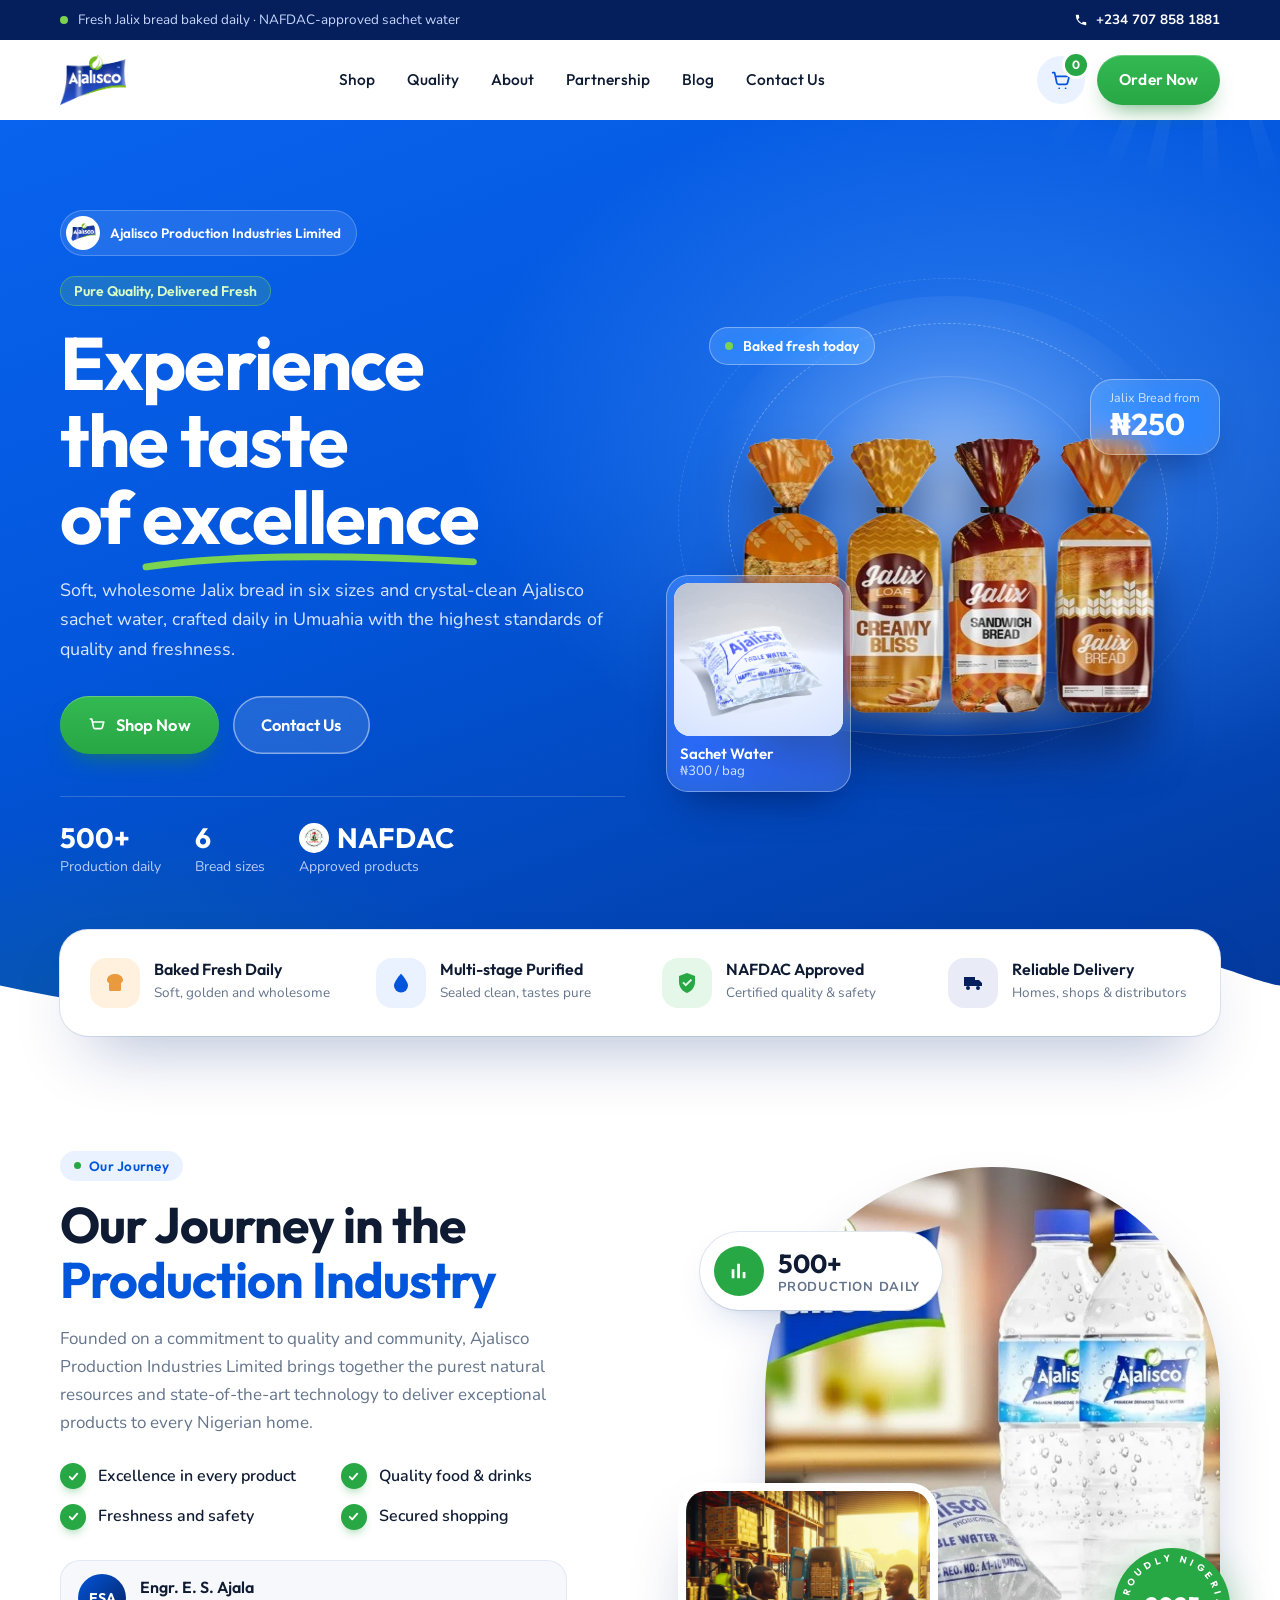
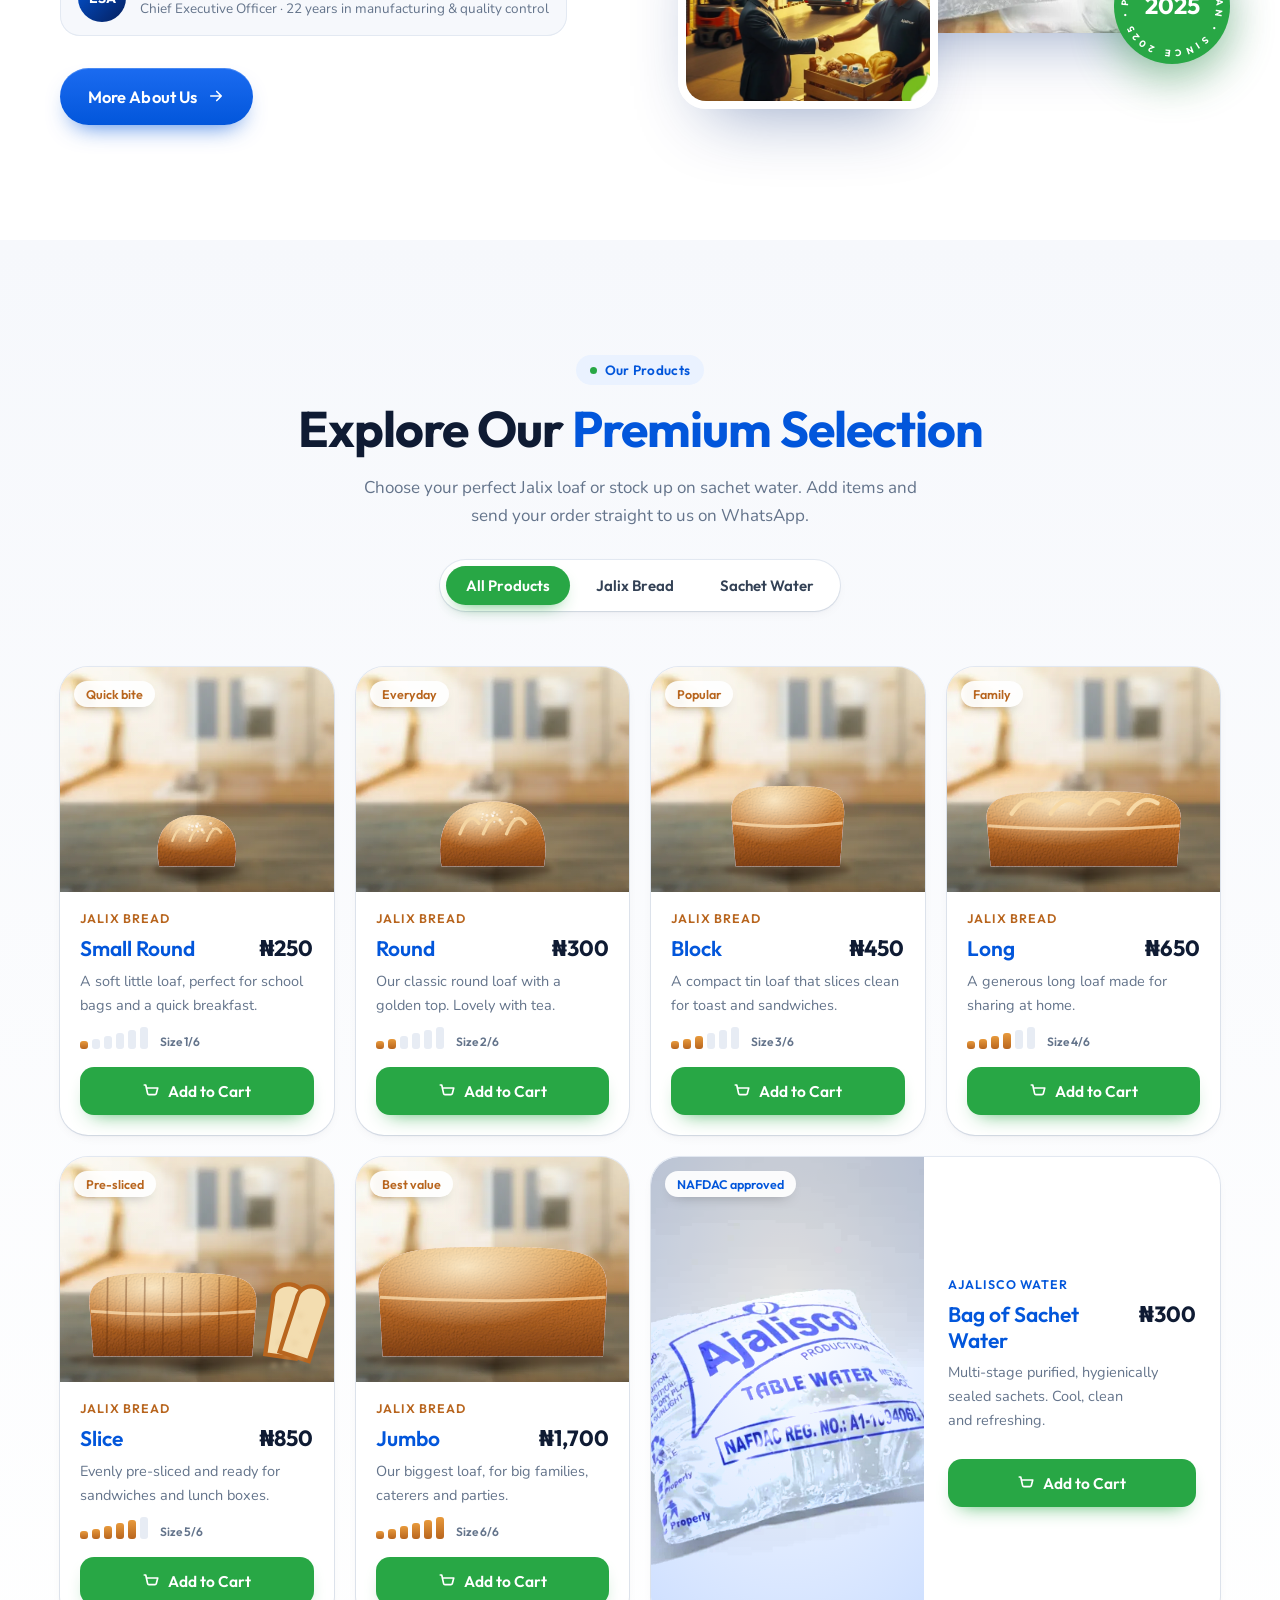
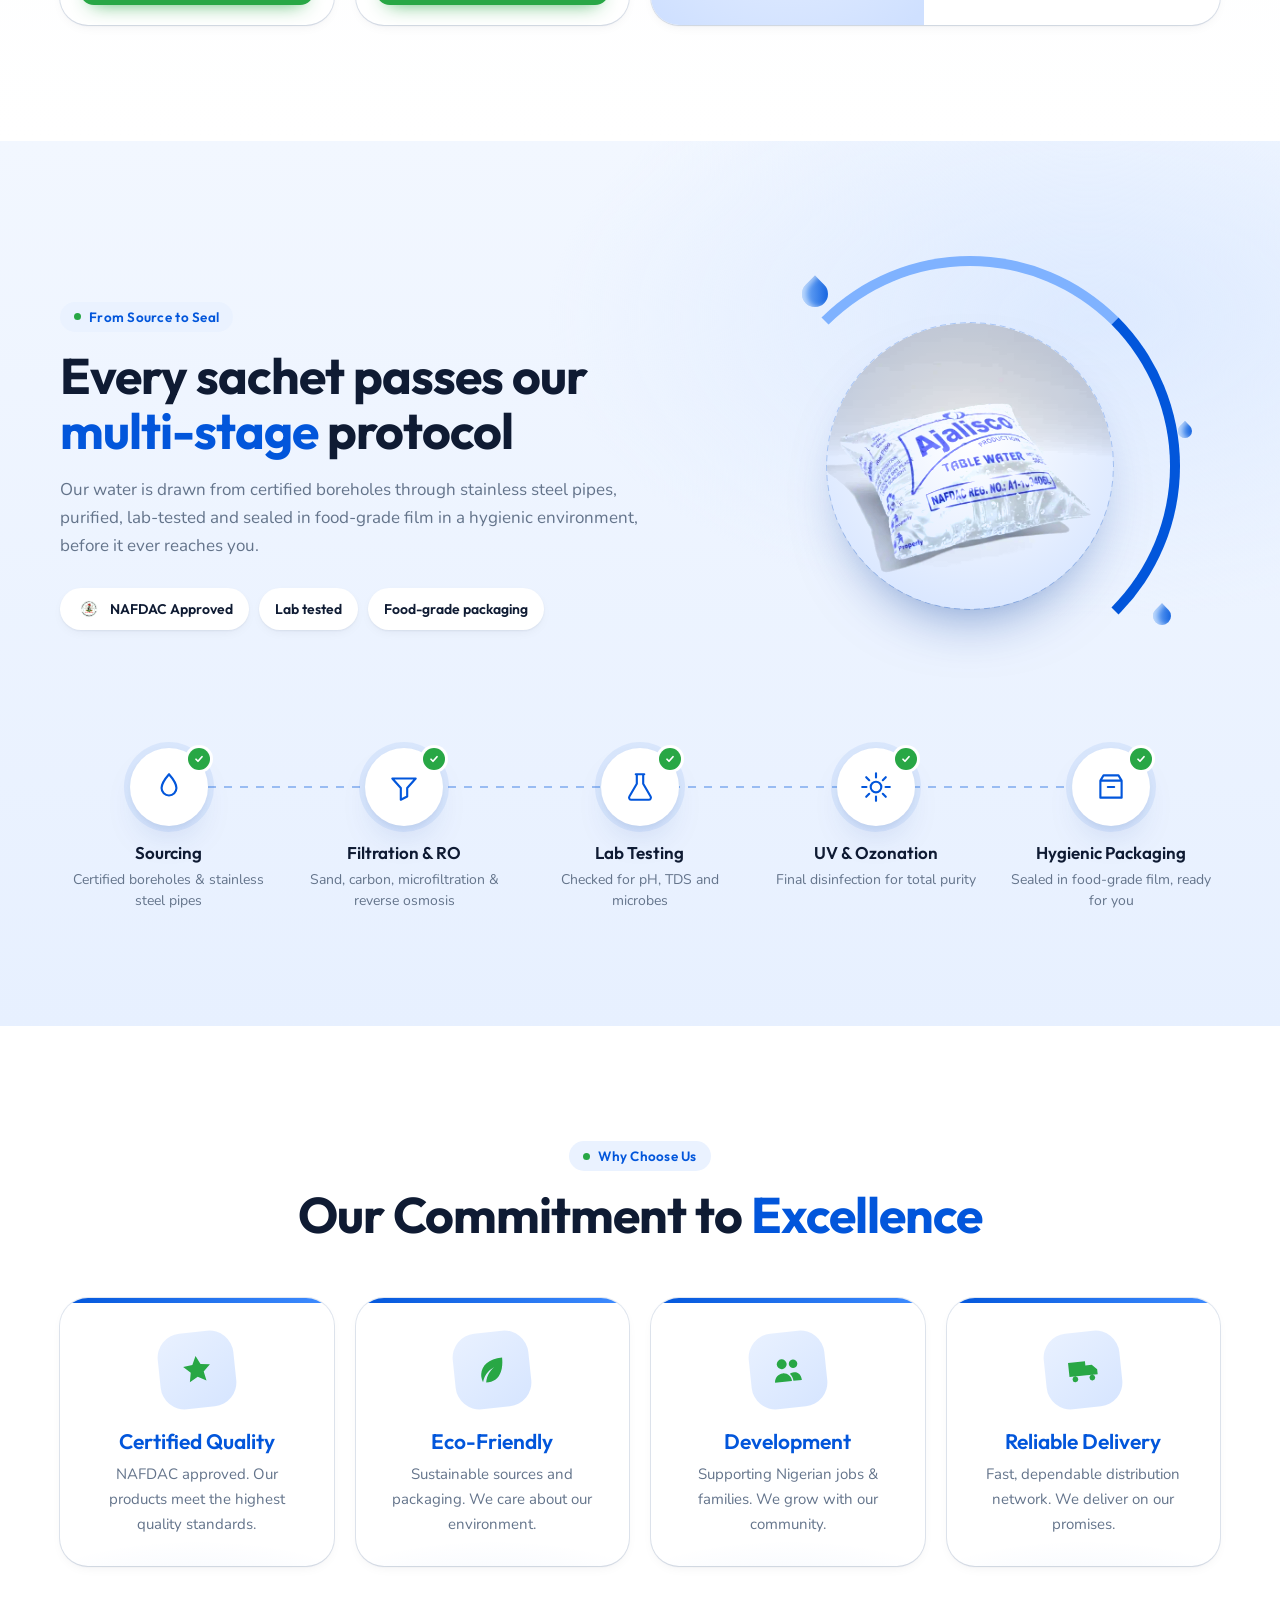
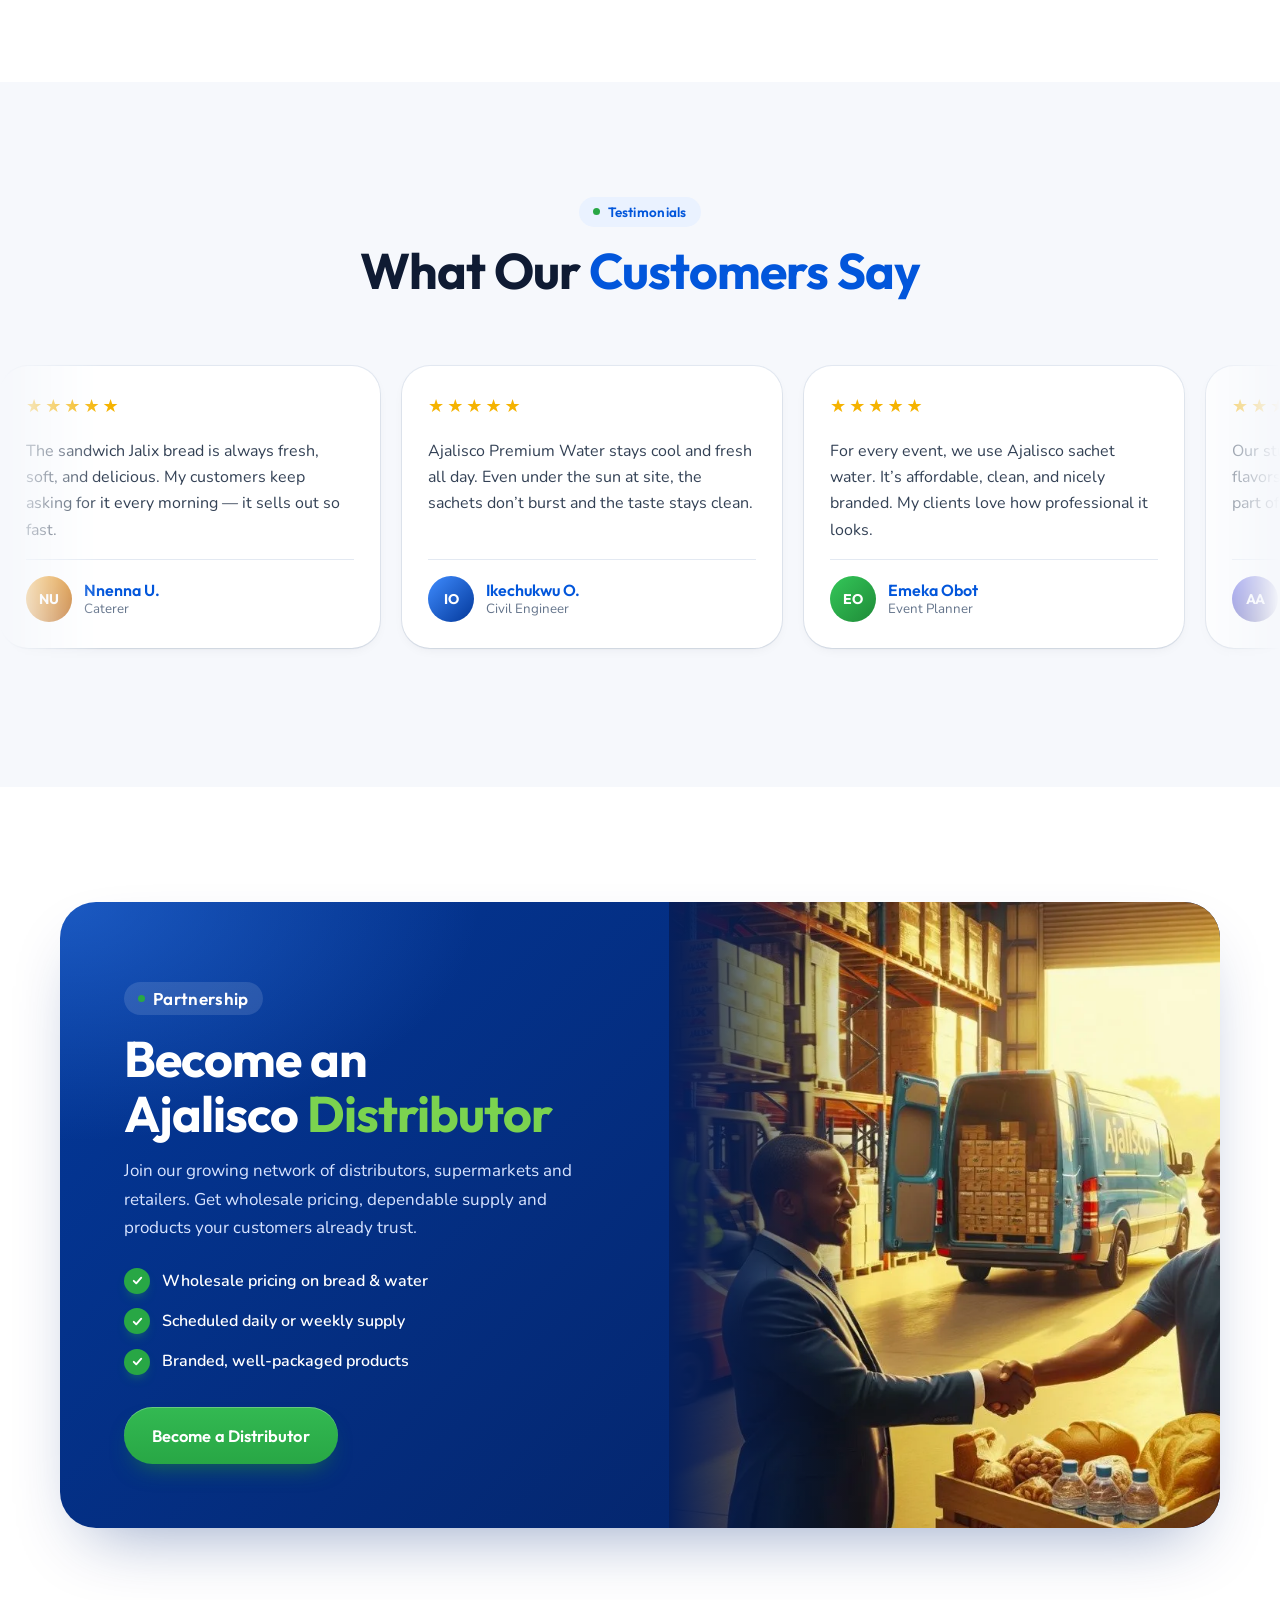
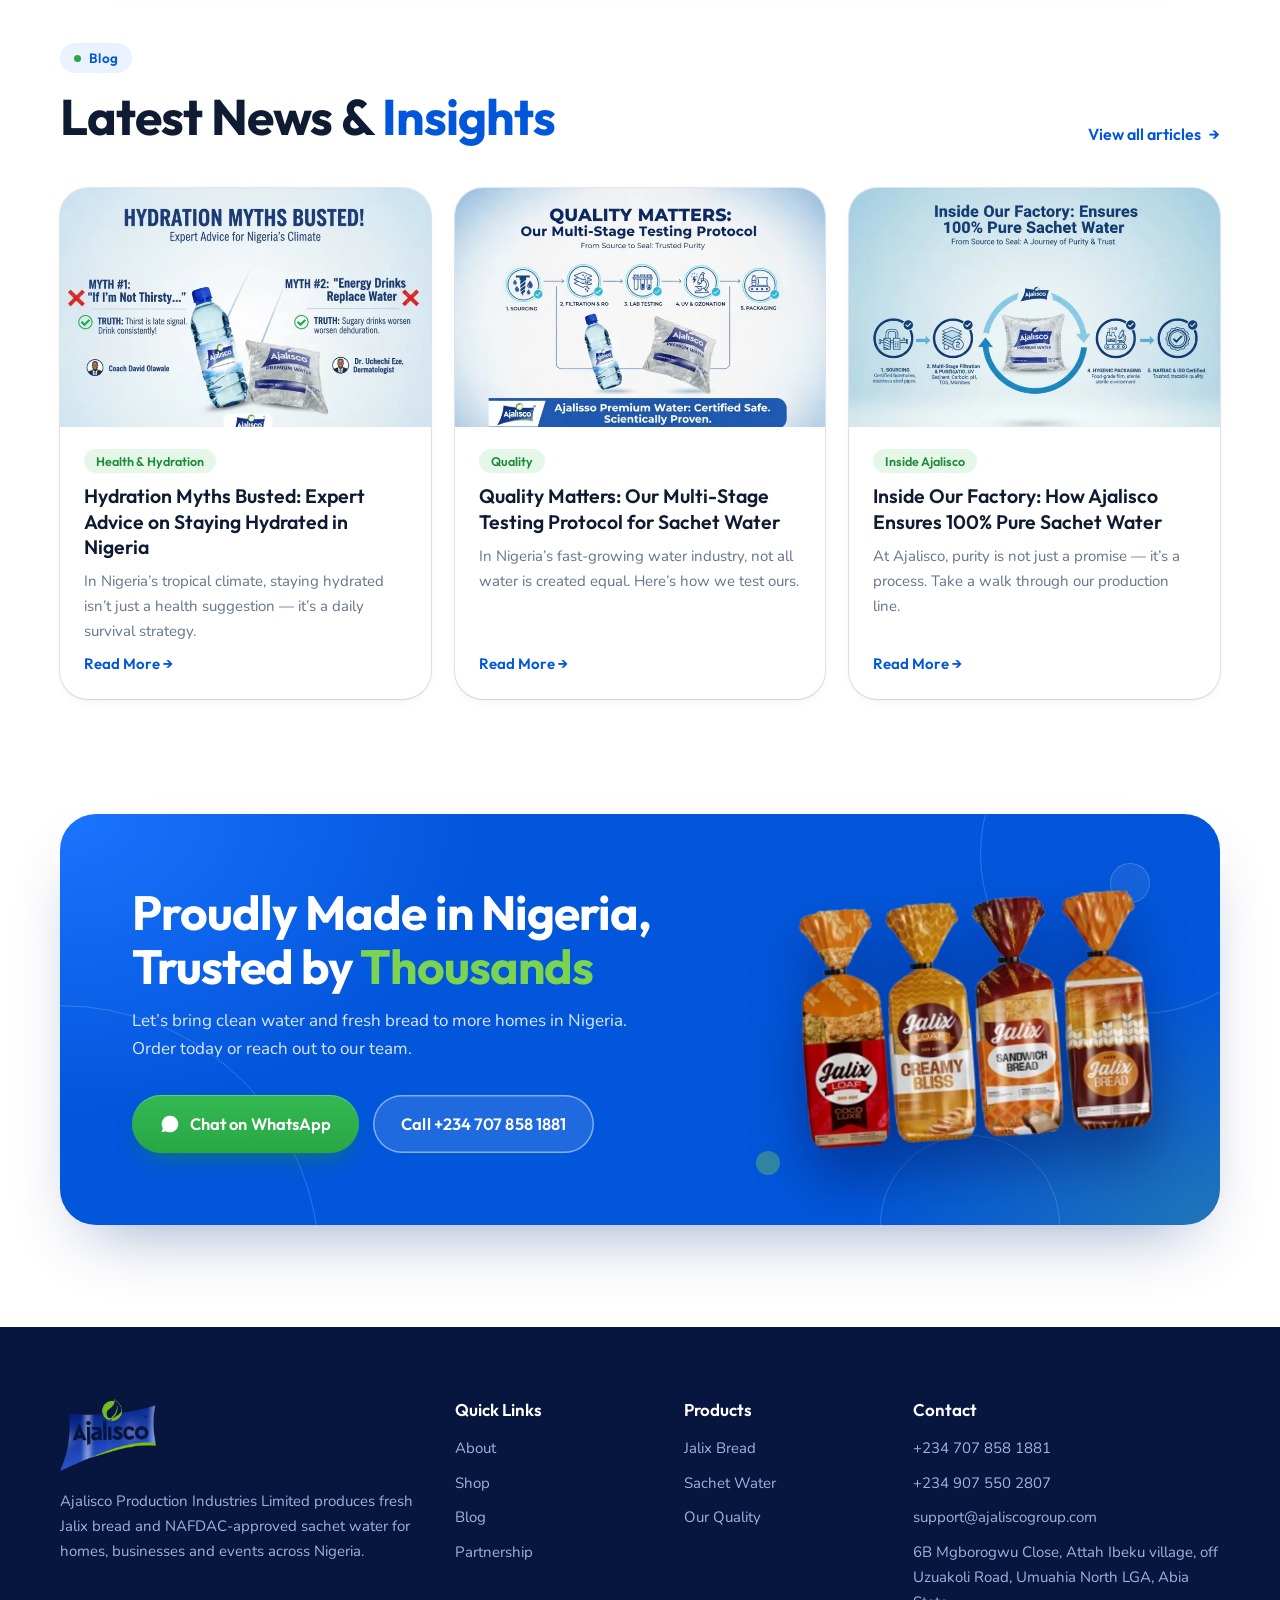
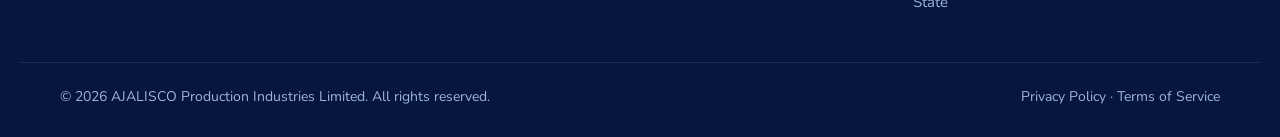
==== index.html @ 4e28567f "Concept 2: familiar Ajalisco layout, elevated design; keep concept 1 at /concept-1/ Co-Authored-By: " ====
<!doctype html>
<html lang="en">
<head>
  <meta charset="utf-8">
  <meta name="viewport" content="width=device-width, initial-scale=1">
  <title>Ajalisco Production Industries Limited — Pure Quality, Delivered Fresh</title>
  <meta name="description" content="Fresh Jalix bread in six sizes and NAFDAC-approved Ajalisco sachet water, produced daily in Umuahia, Abia State.">
  <meta name="theme-color" content="#0256DB">
  <link rel="icon" href="assets/logo-sm.png">
  <link rel="preconnect" href="https://fonts.googleapis.com">
  <link rel="preconnect" href="https://fonts.gstatic.com" crossorigin>
  <link href="https://fonts.googleapis.com/css2?family=Outfit:wght@400;500;600;700;800&family=Nunito:wght@400;500;600;700;800&display=swap" rel="stylesheet">
  <link rel="stylesheet" href="styles.css">
</head>
<body>
  <a class="skip" href="#main">Skip to content</a>

  <!-- Announcement -->
  <div class="topbar">
    <div class="wrap topbar__inner">
      <p><span class="live-dot" aria-hidden="true"></span> Fresh Jalix bread baked daily · NAFDAC-approved sachet water</p>
      <a href="tel:+2347078581881" class="topbar__phone">
        <svg width="14" height="14" viewBox="0 0 24 24" aria-hidden="true"><path fill="currentColor" d="M6.6 10.8a15.1 15.1 0 0 0 6.6 6.6l2.2-2.2c.3-.3.7-.4 1-.2 1.1.4 2.3.6 3.6.6.6 0 1 .4 1 1V20c0 .6-.4 1-1 1A17 17 0 0 1 3 4c0-.6.4-1 1-1h3.5c.6 0 1 .4 1 1 0 1.3.2 2.5.6 3.6.1.3 0 .7-.2 1l-2.3 2.2Z"/></svg>
        +234 707 858 1881
      </a>
    </div>
  </div>

  <!-- Nav -->
  <header class="nav" data-nav>
    <div class="wrap nav__inner">
      <a class="brand" href="#top" aria-label="Ajalisco home"><img src="assets/logo.webp" alt="Ajalisco" width="64" height="48"></a>
      <nav class="nav__links" aria-label="Primary" data-menu>
        <a href="#products">Shop</a>
        <a href="#quality">Quality</a>
        <a href="#about">About</a>
        <a href="#partnership">Partnership</a>
        <a href="#insights">Blog</a>
        <a href="#contact">Contact Us</a>
      </nav>
      <div class="nav__actions">
        <button class="cart-btn" type="button" data-open-order aria-label="Open your order">
          <svg width="22" height="22" viewBox="0 0 24 24" aria-hidden="true"><path fill="none" stroke="currentColor" stroke-width="1.9" stroke-linecap="round" stroke-linejoin="round" d="M3 4h2l2.4 11.2a2 2 0 0 0 2 1.6h7.7a2 2 0 0 0 2-1.5L21 8H6.2M10 21h.01M17 21h.01"/></svg>
          <span class="cart-btn__count" data-count>0</span>
        </button>
        <a class="btn btn--green nav__cta" href="#products">Order Now</a>
        <button class="menu-btn" type="button" aria-label="Open menu" aria-expanded="false" data-menu-btn><span></span><span></span></button>
      </div>
    </div>
  </header>

  <main id="main">
    <!-- HERO -->
    <section class="hero" id="top">
      <div class="hero__bg" aria-hidden="true">
        <div class="hero__rays"></div>
        <div class="bubbles"><i></i><i></i><i></i><i></i><i></i><i></i><i></i><i></i><i></i><i></i><i></i><i></i></div>
      </div>

      <div class="wrap hero__grid">
        <div class="hero__copy">
          <p class="company-pill reveal"><img src="assets/logo-sm.png" alt="" width="28" height="21"> Ajalisco Production Industries Limited</p>
          <p class="tag-pill reveal">Pure Quality, Delivered Fresh</p>
          <h1 class="hero__title reveal">Experience the taste of <span class="swoosh">excellence<svg viewBox="0 0 300 24" preserveAspectRatio="none" aria-hidden="true"><path d="M4 17C70 6 160 3 296 12" fill="none" stroke="#7BD34F" stroke-width="7" stroke-linecap="round"/></svg></span></h1>
          <p class="hero__lede reveal">Soft, wholesome Jalix bread in six sizes and crystal-clean Ajalisco sachet water, crafted daily in Umuahia with the highest standards of quality and freshness.</p>
          <div class="hero__cta reveal">
            <a class="btn btn--green btn--lg" href="#products">
              <svg width="18" height="18" viewBox="0 0 24 24" aria-hidden="true"><path fill="none" stroke="currentColor" stroke-width="2.2" stroke-linecap="round" stroke-linejoin="round" d="M3 4h2l2.4 11.2a2 2 0 0 0 2 1.6h7.7a2 2 0 0 0 2-1.5L21 8H6.2"/></svg>
              Shop Now
            </a>
            <a class="btn btn--glass btn--lg" href="#contact">Contact Us</a>
          </div>
          <dl class="hero__stats reveal">
            <div><dt>500+</dt><dd>Production daily</dd></div>
            <div><dt>6</dt><dd>Bread sizes</dd></div>
            <div><dt><img src="assets/nafdac.png" alt="" width="30" height="30"> NAFDAC</dt><dd>Approved products</dd></div>
          </dl>
        </div>

        <div class="hero__art reveal" aria-hidden="true">
          <div class="halo"><span></span><span></span><span></span></div>
          <div class="podium"></div>
          <img class="hero__loaves" src="assets/loaves.webp" alt="" width="401" height="277">
          <figure class="glass glass--sachet">
            <div class="glass__img"><img src="assets/sachet.webp" alt=""></div>
            <figcaption><b>Sachet Water</b><small>₦300 / bag</small></figcaption>
          </figure>
          <div class="glass glass--price"><small>Jalix Bread from</small><b>₦250</b></div>
          <div class="glass glass--fresh"><span class="live-dot"></span> Baked fresh today</div>
        </div>
      </div>

      <svg class="hero__wave" viewBox="0 0 1440 120" preserveAspectRatio="none" aria-hidden="true"><path d="M0 64c180 40 360 56 560 40S980 18 1180 22s200 30 260 42v56H0Z" fill="#fff"/></svg>
    </section>

    <!-- FEATURE STRIP -->
    <section class="wrap features-wrap" aria-label="Highlights">
      <ul class="features">
        <li class="reveal"><span class="ficon ficon--amber"><svg viewBox="0 0 24 24"><path d="M12 3c-4.5 0-8 2.6-8 6 0 1.4.8 2.4 2 3v6.5c0 .8.7 1.5 1.5 1.5h9c.8 0 1.5-.7 1.5-1.5V12c1.2-.6 2-1.6 2-3 0-3.4-3.5-6-8-6Z"/></svg></span><div><b>Baked Fresh Daily</b><small>Soft, golden and wholesome</small></div></li>
        <li class="reveal"><span class="ficon ficon--blue"><svg viewBox="0 0 24 24"><path d="M12 2.7S5 10.2 5 14.6A7 7 0 0 0 19 14.6C19 10.2 12 2.7 12 2.7Z"/></svg></span><div><b>Multi-stage Purified</b><small>Sealed clean, tastes pure</small></div></li>
        <li class="reveal"><span class="ficon ficon--green"><svg viewBox="0 0 24 24"><path d="M12 2 4 5v6c0 5 3.4 9.4 8 11 4.6-1.6 8-6 8-11V5l-8-3Zm-1.2 13.6-3.5-3.5 1.4-1.4 2.1 2.1 4.9-4.9 1.4 1.4-6.3 6.3Z"/></svg></span><div><b>NAFDAC Approved</b><small>Certified quality &amp; safety</small></div></li>
        <li class="reveal"><span class="ficon ficon--navy"><svg viewBox="0 0 24 24"><path d="M3 6h11v9H3zM14 9h4l3 3v3h-7zM7 19a2 2 0 1 1 0-4 2 2 0 0 1 0 4Zm10 0a2 2 0 1 1 0-4 2 2 0 0 1 0 4Z"/></svg></span><div><b>Reliable Delivery</b><small>Homes, shops &amp; distributors</small></div></li>
      </ul>
    </section>

    <!-- JOURNEY -->
    <section class="section journey" id="about">
      <div class="wrap journey__grid">
        <div class="journey__copy">
          <p class="kicker reveal">Our Journey</p>
          <h2 class="title reveal">Our Journey in the <span class="hl">Production Industry</span></h2>
          <p class="lede reveal">Founded on a commitment to quality and community, Ajalisco Production Industries Limited brings together the purest natural resources and state-of-the-art technology to deliver exceptional products to every Nigerian home.</p>
          <ul class="checks reveal">
            <li>Excellence in every product</li>
            <li>Quality food &amp; drinks</li>
            <li>Freshness and safety</li>
            <li>Secured shopping</li>
          </ul>
          <div class="leader reveal">
            <span class="leader__avatar">ESA</span>
            <p><b>Engr. E. S. Ajala</b><small>Chief Executive Officer · 22 years in manufacturing &amp; quality control</small></p>
          </div>
          <a class="btn btn--blue btn--lg reveal" href="#quality">More About Us
            <svg width="18" height="18" viewBox="0 0 24 24" aria-hidden="true"><path fill="none" stroke="currentColor" stroke-width="2.2" stroke-linecap="round" stroke-linejoin="round" d="M5 12h14m-6-6 6 6-6 6"/></svg>
          </a>
        </div>

        <div class="journey__art reveal">
          <div class="journey__main"><img src="assets/kitchen.webp" alt="Ajalisco bottled and sachet water on a kitchen counter" loading="lazy" width="1080" height="800"></div>
          <div class="journey__sub"><img src="assets/partner.webp" alt="Ajalisco team delivering a crate of bread and water" loading="lazy"></div>
          <div class="stat-card">
            <span class="stat-card__icon"><svg viewBox="0 0 24 24" width="22" height="22" aria-hidden="true"><path fill="currentColor" d="M4 20V10h3v10H4Zm6 0V4h3v16h-3Zm6 0v-7h3v7h-3Z"/></svg></span>
            <p><b>500+</b><small>Production daily</small></p>
          </div>
          <svg class="est-badge" viewBox="0 0 120 120" aria-hidden="true">
            <defs><path id="estPath" d="M60,60 m-45,0 a45,45 0 1,1 90,0 a45,45 0 1,1 -90,0"/></defs>
            <circle cx="60" cy="60" r="59" fill="#28A745"/>
            <text><textPath href="#estPath" textLength="276" lengthAdjust="spacing">PROUDLY NIGERIAN • SINCE 2025 •</textPath></text>
            <text x="60" y="68" text-anchor="middle" class="est-badge__yr">2025</text>
          </svg>
        </div>
      </div>
    </section>

    <!-- PRODUCTS -->
    <section class="section products" id="products">
      <div class="wrap">
        <div class="head-center">
          <p class="kicker kicker--center reveal">Our Products</p>
          <h2 class="title reveal">Explore Our <span class="hl">Premium Selection</span></h2>
          <p class="lede reveal">Choose your perfect Jalix loaf or stock up on sachet water. Add items and send your order straight to us on WhatsApp.</p>
          <div class="tabs reveal" role="tablist" aria-label="Filter products">
            <button role="tab" aria-selected="true" data-filter="all">All Products</button>
            <button role="tab" aria-selected="false" data-filter="bread">Jalix Bread</button>
            <button role="tab" aria-selected="false" data-filter="water">Sachet Water</button>
          </div>
        </div>

        <div class="product-grid" data-products></div>
        <noscript>
          <p class="noscript">Small Round ₦250 · Round ₦300 · Block ₦450 · Long ₦650 · Slice ₦850 · Jumbo ₦1,700 · Bag of sachet water ₦300</p>
        </noscript>
      </div>
    </section>

    <!-- QUALITY / PROCESS -->
    <section class="section quality" id="quality">
      <div class="wrap">
        <div class="quality__grid">
          <div>
            <p class="kicker reveal">From Source to Seal</p>
            <h2 class="title reveal">Every sachet passes our <span class="hl">multi-stage</span> protocol</h2>
            <p class="lede reveal">Our water is drawn from certified boreholes through stainless steel pipes, purified, lab-tested and sealed in food-grade film in a hygienic environment, before it ever reaches you.</p>
            <div class="quality__badges reveal">
              <span><img src="assets/nafdac.png" alt="" width="26" height="26"> NAFDAC Approved</span>
              <span>Lab tested</span>
              <span>Food-grade packaging</span>
            </div>
          </div>
          <div class="quality__visual reveal" aria-hidden="true">
            <div class="orbit"><span></span></div>
            <div class="quality__sachet"><img src="assets/sachet.webp" alt=""></div>
            <span class="drop drop--1"></span><span class="drop drop--2"></span><span class="drop drop--3"></span>
          </div>
        </div>

        <ol class="process">
          <li class="reveal" style="--i:0"><span class="process__icon"><svg viewBox="0 0 32 32"><path d="M16 4s-7 8-7 13a7 7 0 0 0 14 0c0-5-7-13-7-13Z"/></svg></span><b>Sourcing</b><p>Certified boreholes &amp; stainless steel pipes</p></li>
          <li class="reveal" style="--i:1"><span class="process__icon"><svg viewBox="0 0 32 32"><path d="M5 8h22l-8 9v8l-6 3V17Z"/></svg></span><b>Filtration &amp; RO</b><p>Sand, carbon, microfiltration &amp; reverse osmosis</p></li>
          <li class="reveal" style="--i:2"><span class="process__icon"><svg viewBox="0 0 32 32"><path d="M12 4h8M13 4v9L6 25a2 2 0 0 0 1.8 3h16.4a2 2 0 0 0 1.8-3l-7-12V4"/></svg></span><b>Lab Testing</b><p>Checked for pH, TDS and microbes</p></li>
          <li class="reveal" style="--i:3"><span class="process__icon"><svg viewBox="0 0 32 32"><path d="M16 3v4M16 25v4M3 16h4M25 16h4M6.8 6.8l2.8 2.8M22.4 22.4l2.8 2.8M6.8 25.2l2.8-2.8M22.4 9.6l2.8-2.8M16 11a5 5 0 1 0 0 10 5 5 0 0 0 0-10Z"/></svg></span><b>UV &amp; Ozonation</b><p>Final disinfection for total purity</p></li>
          <li class="reveal" style="--i:4"><span class="process__icon"><svg viewBox="0 0 32 32"><path d="M6 10h20v16H6zM6 10l3-5h14l3 5M13 16h6"/></svg></span><b>Hygienic Packaging</b><p>Sealed in food-grade film, ready for you</p></li>
        </ol>
      </div>
    </section>

    <!-- COMMITMENT -->
    <section class="section commitment">
      <div class="wrap">
        <div class="head-center">
          <p class="kicker kicker--center reveal">Why Choose Us</p>
          <h2 class="title reveal">Our Commitment to <span class="hl">Excellence</span></h2>
        </div>
        <div class="values">
          <article class="value reveal" style="--i:0">
            <span class="value__icon"><svg viewBox="0 0 24 24"><path d="m12 2 2.9 6.1 6.6.8-4.9 4.6 1.3 6.6L12 16.8 6.1 20.1l1.3-6.6L2.5 8.9l6.6-.8Z"/></svg></span>
            <h3>Certified Quality</h3>
            <p>NAFDAC approved. Our products meet the highest quality standards.</p>
          </article>
          <article class="value reveal" style="--i:1">
            <span class="value__icon"><svg viewBox="0 0 24 24"><path d="M20 4C9 4 4 9.5 4 16c0 1.4.3 2.7.8 4 1.3-4.6 4.6-8.3 9.2-10-3.8 2.4-6.3 6-7 10.3C15 21 20 15 20 4Z"/></svg></span>
            <h3>Eco-Friendly</h3>
            <p>Sustainable sources and packaging. We care about our environment.</p>
          </article>
          <article class="value reveal" style="--i:2">
            <span class="value__icon"><svg viewBox="0 0 24 24"><path d="M8 11a3.5 3.5 0 1 0 0-7 3.5 3.5 0 0 0 0 7Zm8 0a3 3 0 1 0 0-6 3 3 0 0 0 0 6ZM2 20c0-3.3 2.7-6 6-6s6 2.7 6 6Zm13 0c0-2-.7-3.9-2-5.3.9-.4 1.9-.7 3-.7 3 0 5 2.4 5 6Z"/></svg></span>
            <h3>Development</h3>
            <p>Supporting Nigerian jobs &amp; families. We grow with our community.</p>
          </article>
          <article class="value reveal" style="--i:3">
            <span class="value__icon"><svg viewBox="0 0 24 24"><path d="M2 6h12v10H2zM14 9h4.5L22 12.5V16h-8zM6 20a2 2 0 1 1 0-4 2 2 0 0 1 0 4Zm12 0a2 2 0 1 1 0-4 2 2 0 0 1 0 4Z"/></svg></span>
            <h3>Reliable Delivery</h3>
            <p>Fast, dependable distribution network. We deliver on our promises.</p>
          </article>
        </div>
      </div>
    </section>

    <!-- TESTIMONIALS -->
    <section class="section testimonials">
      <div class="wrap head-center">
        <p class="kicker kicker--center reveal">Testimonials</p>
        <h2 class="title reveal">What Our <span class="hl">Customers Say</span></h2>
      </div>
      <div class="t-marquee" aria-label="Customer testimonials">
        <div class="t-track" data-track>
          <figure class="t-card">
            <div class="stars" aria-label="5 out of 5 stars">★★★★★</div>
            <blockquote>The sandwich Jalix bread is always fresh, soft, and delicious. My customers keep asking for it every morning — it sells out so fast.</blockquote>
            <figcaption><span class="t-av t-av--a">NU</span><span><b>Nnenna U.</b><small>Caterer</small></span></figcaption>
          </figure>
          <figure class="t-card">
            <div class="stars" aria-label="5 out of 5 stars">★★★★★</div>
            <blockquote>Ajalisco Premium Water stays cool and fresh all day. Even under the sun at site, the sachets don’t burst and the taste stays clean.</blockquote>
            <figcaption><span class="t-av t-av--b">IO</span><span><b>Ikechukwu O.</b><small>Civil Engineer</small></span></figcaption>
          </figure>
          <figure class="t-card">
            <div class="stars" aria-label="5 out of 5 stars">★★★★★</div>
            <blockquote>For every event, we use Ajalisco sachet water. It’s affordable, clean, and nicely branded. My clients love how professional it looks.</blockquote>
            <figcaption><span class="t-av t-av--c">EO</span><span><b>Emeka Obot</b><small>Event Planner</small></span></figcaption>
          </figure>
          <figure class="t-card">
            <div class="stars" aria-label="5 out of 5 stars">★★★★★</div>
            <blockquote>Our students and staff enjoy all Jalix bread flavors. Fruit and milk especially go fast. It’s part of our school’s daily breakfast plan.</blockquote>
            <figcaption><span class="t-av t-av--d">AA</span><span><b>Adebayo A.</b><small>School Administrator</small></span></figcaption>
          </figure>
        </div>
      </div>
    </section>

    <!-- PARTNERSHIP -->
    <section class="section partnership" id="partnership">
      <div class="wrap">
        <div class="partner reveal">
          <div class="partner__copy">
            <p class="kicker kicker--light">Partnership</p>
            <h2 class="title title--light">Become an Ajalisco <span class="hl hl--green">Distributor</span></h2>
            <p>Join our growing network of distributors, supermarkets and retailers. Get wholesale pricing, dependable supply and products your customers already trust.</p>
            <ul class="checks checks--light">
              <li>Wholesale pricing on bread &amp; water</li>
              <li>Scheduled daily or weekly supply</li>
              <li>Branded, well-packaged products</li>
            </ul>
            <a class="btn btn--green btn--lg" target="_blank" rel="noopener" href="https://wa.me/2347078581881?text=Hello%20Ajalisco%2C%20I%27d%20like%20to%20become%20a%20distributor.">Become a Distributor</a>
          </div>
          <div class="partner__img"><img src="assets/partner.webp" alt="Ajalisco distributor handshake at the warehouse" loading="lazy"></div>
        </div>
      </div>
    </section>

    <!-- BLOG -->
    <section class="section insights" id="insights">
      <div class="wrap">
        <div class="head-split">
          <div>
            <p class="kicker reveal">Blog</p>
            <h2 class="title reveal">Latest News &amp; <span class="hl">Insights</span></h2>
          </div>
          <a class="link-arrow reveal" href="https://ajaliscogroup.com/" target="_blank" rel="noopener">View all articles <span aria-hidden="true">→</span></a>
        </div>
        <div class="posts">
          <a class="post reveal" style="--i:0" href="https://ajaliscogroup.com/hydration-myths-busted-expert-advice-on-staying-hydrated-in-nigeria/" target="_blank" rel="noopener">
            <div class="post__img"><img src="assets/blog-hydration.webp" alt="" loading="lazy"></div>
            <div class="post__body">
              <span class="post__tag">Health &amp; Hydration</span>
              <h3>Hydration Myths Busted: Expert Advice on Staying Hydrated in Nigeria</h3>
              <p>In Nigeria’s tropical climate, staying hydrated isn’t just a health suggestion — it’s a daily survival strategy.</p>
              <span class="post__more">Read More <span aria-hidden="true">→</span></span>
            </div>
          </a>
          <a class="post reveal" style="--i:1" href="https://ajaliscogroup.com/quality-matters-our-multi%e2%80%91stage-testing-protocol-for-sachet-and-bottled-water/" target="_blank" rel="noopener">
            <div class="post__img"><img src="assets/blog-quality.webp" alt="" loading="lazy"></div>
            <div class="post__body">
              <span class="post__tag">Quality</span>
              <h3>Quality Matters: Our Multi-Stage Testing Protocol for Sachet Water</h3>
              <p>In Nigeria’s fast-growing water industry, not all water is created equal. Here’s how we test ours.</p>
              <span class="post__more">Read More <span aria-hidden="true">→</span></span>
            </div>
          </a>
          <a class="post reveal" style="--i:2" href="https://ajaliscogroup.com/inside-our-factory-how-ajalisco-ensures-100-pure-sachet-water/" target="_blank" rel="noopener">
            <div class="post__img"><img src="assets/blog-factory.webp" alt="" loading="lazy"></div>
            <div class="post__body">
              <span class="post__tag">Inside Ajalisco</span>
              <h3>Inside Our Factory: How Ajalisco Ensures 100% Pure Sachet Water</h3>
              <p>At Ajalisco, purity is not just a promise — it’s a process. Take a walk through our production line.</p>
              <span class="post__more">Read More <span aria-hidden="true">→</span></span>
            </div>
          </a>
        </div>
      </div>
    </section>

    <!-- CTA -->
    <section class="wrap cta-wrap" id="contact">
      <div class="cta reveal">
        <div class="cta__bubbles" aria-hidden="true"><i></i><i></i><i></i><i></i><i></i><i></i></div>
        <div class="cta__copy">
          <h2>Proudly Made in Nigeria, Trusted by <span>Thousands</span></h2>
          <p>Let’s bring clean water and fresh bread to more homes in Nigeria. Order today or reach out to our team.</p>
          <div class="hero__cta">
            <a class="btn btn--green btn--lg" target="_blank" rel="noopener" href="https://wa.me/2347078581881">
              <svg width="20" height="20" viewBox="0 0 24 24" aria-hidden="true"><path fill="currentColor" d="M12 2a10 10 0 0 0-8.6 15.1L2 22l5-1.3A10 10 0 1 0 12 2Zm4.5 12.1c-.2-.1-1.5-.7-1.7-.8-.2-.1-.4-.1-.6.1l-.8 1c-.1.2-.3.2-.5.1a6.7 6.7 0 0 1-3.3-2.9c-.3-.4.3-.4.7-1.3.1-.2 0-.3 0-.4l-.8-1.8c-.2-.5-.4-.4-.6-.4h-.5a1 1 0 0 0-.7.3 3 3 0 0 0-.9 2.2 5.2 5.2 0 0 0 1.1 2.7 11.8 11.8 0 0 0 4.5 4c1.7.7 2.3.8 3.2.6.5-.1 1.5-.6 1.7-1.2.2-.6.2-1.1.2-1.2l-.5-.3Z"/></svg>
              Chat on WhatsApp
            </a>
            <a class="btn btn--glass btn--lg" href="tel:+2347078581881">Call +234 707 858 1881</a>
          </div>
        </div>
        <img class="cta__img" src="assets/loaves.webp" alt="" loading="lazy" aria-hidden="true">
      </div>
    </section>
  </main>

  <footer class="footer">
    <div class="wrap footer__grid">
      <div class="footer__brand">
        <img src="assets/logo.webp" alt="Ajalisco" width="96" height="72" loading="lazy">
        <p>Ajalisco Production Industries Limited produces fresh Jalix bread and NAFDAC-approved sachet water for homes, businesses and events across Nigeria.</p>
      </div>
      <div>
        <h4>Quick Links</h4>
        <ul><li><a href="#about">About</a></li><li><a href="#products">Shop</a></li><li><a href="#insights">Blog</a></li><li><a href="#partnership">Partnership</a></li></ul>
      </div>
      <div>
        <h4>Products</h4>
        <ul><li><a href="#products" data-jump="bread">Jalix Bread</a></li><li><a href="#products" data-jump="water">Sachet Water</a></li><li><a href="#quality">Our Quality</a></li></ul>
      </div>
      <div>
        <h4>Contact</h4>
        <ul class="footer__contact">
          <li><a href="tel:+2347078581881">+234 707 858 1881</a></li>
          <li><a href="tel:+2349075502807">+234 907 550 2807</a></li>
          <li><a href="mailto:support@ajaliscogroup.com">support@ajaliscogroup.com</a></li>
          <li>6B Mgborogwu Close, Attah Ibeku village, off Uzuakoli Road, Umuahia North LGA, Abia State</li>
        </ul>
      </div>
    </div>
    <div class="wrap footer__bottom">
      <p>© <span data-year>2026</span> AJALISCO Production Industries Limited. All rights reserved.</p>
      <p><a href="https://ajaliscogroup.com/privacy-policy" target="_blank" rel="noopener">Privacy Policy</a> · <a href="https://ajaliscogroup.com/terms-of-service" target="_blank" rel="noopener">Terms of Service</a></p>
    </div>
  </footer>

  <!-- Floating cart bar -->
  <div class="orderbar" data-orderbar hidden>
    <span class="orderbar__icon" aria-hidden="true"><svg width="20" height="20" viewBox="0 0 24 24"><path fill="none" stroke="currentColor" stroke-width="2" stroke-linecap="round" stroke-linejoin="round" d="M3 4h2l2.4 11.2a2 2 0 0 0 2 1.6h7.7a2 2 0 0 0 2-1.5L21 8H6.2"/></svg></span>
    <p><b><span data-count>0</span> <span data-items-label>items</span></b><small data-total>₦0</small></p>
    <button class="btn btn--green" type="button" data-open-order>View Cart</button>
  </div>

  <!-- Cart sheet -->
  <dialog class="sheet" data-sheet aria-labelledby="sheetTitle">
    <form method="dialog" class="sheet__inner" data-order-form>
      <div class="sheet__head">
        <h2 id="sheetTitle" tabindex="-1" autofocus>Your Cart</h2>
        <button class="icon-btn" value="close" aria-label="Close">
          <svg width="20" height="20" viewBox="0 0 24 24" aria-hidden="true"><path d="M6 6l12 12M18 6 6 18" stroke="currentColor" stroke-width="2.2" stroke-linecap="round"/></svg>
        </button>
      </div>
      <ul class="sheet__items" data-sheet-items></ul>
      <div class="sheet__empty" data-sheet-empty>
        <p>Your cart is empty.</p>
        <a class="btn btn--blue" href="#products" data-close>Browse products</a>
      </div>
      <div class="sheet__total" data-sheet-total><span>Total</span><b data-total>₦0</b></div>
      <fieldset class="sheet__fields" data-fields>
        <label>Full name<input name="name" autocomplete="name" required placeholder="e.g. Chioma Okafor"></label>
        <label>Phone number<input name="phone" type="tel" autocomplete="tel" required placeholder="080…"></label>
        <label class="full">Delivery address (or pickup)<input name="address" autocomplete="street-address" placeholder="Street, area, town"></label>
      </fieldset>
      <button class="btn btn--whatsapp btn--lg btn--block" type="submit" value="send" data-send>
        <svg width="20" height="20" viewBox="0 0 24 24" aria-hidden="true"><path fill="currentColor" d="M12 2a10 10 0 0 0-8.6 15.1L2 22l5-1.3A10 10 0 1 0 12 2Zm4.5 12.1c-.2-.1-1.5-.7-1.7-.8-.2-.1-.4-.1-.6.1l-.8 1c-.1.2-.3.2-.5.1a6.7 6.7 0 0 1-3.3-2.9c-.3-.4.3-.4.7-1.3.1-.2 0-.3 0-.4l-.8-1.8c-.2-.5-.4-.4-.6-.4h-.5a1 1 0 0 0-.7.3 3 3 0 0 0-.9 2.2 5.2 5.2 0 0 0 1.1 2.7 11.8 11.8 0 0 0 4.5 4c1.7.7 2.3.8 3.2.6.5-.1 1.5-.6 1.7-1.2.2-.6.2-1.1.2-1.2l-.5-.3Z"/></svg>
        Send Order on WhatsApp
      </button>
      <p class="sheet__fine">We’ll confirm availability, delivery and payment with you on WhatsApp.</p>
    </form>
  </dialog>

  <script src="app.js" defer></script>
</body>
</html>
---- styles.css ----
:root {
  --blue: #0256DB;
  --blue-600: #0147BC;
  --blue-700: #03389A;
  --blue-900: #051F5C;
  --sky: #EAF2FF;
  --sky-2: #F4F8FF;
  --green: #28A745;
  --green-600: #1F8B38;
  --lime: #7BD34F;
  --leaf: #56A428;
  --amber: #E89A3C;
  --crust: #B8651E;
  --ink: #0F1B33;
  --ink-2: #334155;
  --muted: #64748B;
  --line: #E3E9F2;
  --bg: #FFFFFF;
  --soft: #F6F8FC;
  --r-sm: 12px;
  --r-md: 20px;
  --r-lg: 28px;
  --shadow-sm: 0 1px 2px rgba(15,27,51,.06), 0 4px 14px -6px rgba(15,27,51,.10);
  --shadow-md: 0 2px 4px rgba(15,27,51,.04), 0 18px 40px -18px rgba(2,56,154,.28);
  --shadow-lg: 0 30px 70px -30px rgba(2,40,120,.45);
  --f-head: "Outfit", system-ui, -apple-system, "Segoe UI", sans-serif;
  --f-body: "Nunito", system-ui, -apple-system, "Segoe UI", sans-serif;
  --ease: cubic-bezier(.2,.8,.2,1);
  color-scheme: light;
}

*, *::before, *::after { box-sizing: border-box; }
html { scroll-behavior: smooth; scroll-padding-top: 90px; }
body { margin: 0; font-family: var(--f-body); font-size: 16px; line-height: 1.65; color: var(--ink-2); background: var(--bg); -webkit-font-smoothing: antialiased; overflow-x: hidden; }
img { max-width: 100%; display: block; }
a { color: inherit; }
h1, h2, h3, h4, p { margin: 0; }
button { font: inherit; color: inherit; cursor: pointer; }
:focus-visible { outline: 3px solid #5B9BFF; outline-offset: 3px; border-radius: 10px; }
[hidden] { display: none !important; }
.wrap { width: min(1240px, 100%); margin-inline: auto; padding-inline: clamp(16px, 4vw, 40px); }
.skip { position: absolute; left: -9999px; z-index: 200; background: var(--ink); color: #fff; padding: 10px 14px; border-radius: 10px; }
.skip:focus { left: 10px; top: 10px; }

/* ---------- Buttons ---------- */
.btn {
  display: inline-flex; align-items: center; justify-content: center; gap: 10px;
  padding: 12px 22px; border-radius: 999px; border: 0; text-decoration: none; white-space: nowrap;
  font-family: var(--f-head); font-weight: 600; font-size: 15.5px; letter-spacing: .005em;
  transition: transform .25s var(--ease), box-shadow .25s var(--ease), background-color .25s;
}
.btn:hover { transform: translateY(-2px); }
.btn:active { transform: translateY(0) scale(.98); }
.btn--lg { padding: 15px 28px; font-size: 16.5px; }
.btn--block { width: 100%; }
.btn--green { background: linear-gradient(180deg, #33B952, var(--green)); color: #fff; box-shadow: inset 0 1px 0 rgba(255,255,255,.25), 0 12px 24px -12px rgba(31,139,56,.8); }
.btn--green:hover { box-shadow: inset 0 1px 0 rgba(255,255,255,.25), 0 18px 30px -12px rgba(31,139,56,.85); }
.btn--blue { background: linear-gradient(180deg, #1B6BF0, var(--blue)); color: #fff; box-shadow: inset 0 1px 0 rgba(255,255,255,.2), 0 12px 24px -12px rgba(2,86,219,.8); }
.btn--glass { background: rgba(255,255,255,.12); color: #fff; box-shadow: inset 0 0 0 1.5px rgba(255,255,255,.45); backdrop-filter: blur(8px); -webkit-backdrop-filter: blur(8px); }
.btn--glass:hover { background: rgba(255,255,255,.2); }
.btn--whatsapp { background: #1FAF5A; color: #fff; box-shadow: 0 14px 28px -14px rgba(31,175,90,.9); }

/* ---------- Topbar & nav ---------- */
.topbar { background: var(--blue-900); color: #C8D8FF; font-size: 13.5px; }
.topbar__inner { display: flex; align-items: center; justify-content: space-between; gap: 16px; min-height: 40px; }
.topbar__inner p { display: flex; align-items: center; gap: 10px; }
.topbar__phone { display: inline-flex; align-items: center; gap: 8px; text-decoration: none; font-weight: 700; color: #fff; }
.live-dot { width: 8px; height: 8px; border-radius: 50%; background: var(--lime); box-shadow: 0 0 0 0 rgba(123,211,79,.7); animation: live 2s infinite; flex: none; display: inline-block; }
@keyframes live { 70% { box-shadow: 0 0 0 8px rgba(123,211,79,0); } 100% { box-shadow: 0 0 0 0 rgba(123,211,79,0); } }

.nav { position: sticky; top: 0; z-index: 60; background: rgba(255,255,255,.9); backdrop-filter: saturate(1.6) blur(16px); -webkit-backdrop-filter: saturate(1.6) blur(16px); transition: box-shadow .3s; }
.nav.is-stuck { box-shadow: 0 1px 0 var(--line), 0 12px 30px -20px rgba(15,27,51,.25); }
.nav__inner { display: flex; align-items: center; gap: 28px; height: 80px; }
.brand img { height: 50px; width: auto; }
.nav__links { display: flex; align-items: center; gap: 4px; margin-inline: auto; }
.nav__links a { position: relative; text-decoration: none; font-family: var(--f-head); font-weight: 500; font-size: 15.5px; color: var(--ink); padding: 8px 14px; border-radius: 999px; transition: color .2s, background .2s; }
.nav__links a:hover { color: var(--blue); background: var(--sky); }
.nav__actions { display: flex; align-items: center; gap: 12px; }
.cart-btn { position: relative; width: 48px; height: 48px; border-radius: 50%; border: 0; background: var(--sky); color: var(--blue); display: grid; place-items: center; transition: background .2s; }
.cart-btn:hover { background: #DCE8FF; }
.cart-btn__count { position: absolute; top: -2px; right: -2px; min-width: 22px; height: 22px; padding: 0 6px; border-radius: 999px; background: var(--green); color: #fff; font: 700 12px/22px var(--f-head); text-align: center; box-shadow: 0 0 0 3px #fff; }
.pop { animation: pop .45s var(--ease); }
@keyframes pop { 35% { scale: 1.25; } }
.menu-btn { display: none; width: 48px; height: 48px; border-radius: 14px; border: 0; background: var(--ink); position: relative; }
.menu-btn span { position: absolute; left: 14px; right: 14px; height: 2px; border-radius: 2px; background: #fff; transition: transform .3s var(--ease), top .3s var(--ease); }
.menu-btn span:first-child { top: 19px; }
.menu-btn span:last-child { top: 27px; }
.nav.is-open .menu-btn span:first-child { top: 23px; transform: rotate(45deg); }
.nav.is-open .menu-btn span:last-child { top: 23px; transform: rotate(-45deg); }

/* ---------- Hero ---------- */
.hero { position: relative; overflow: hidden; color: #fff; isolation: isolate; padding-block: clamp(48px, 7vw, 96px) clamp(120px, 12vw, 170px);
  background:
    radial-gradient(900px 600px at 78% 35%, rgba(88,160,255,.55), transparent 60%),
    radial-gradient(700px 500px at 10% 110%, rgba(40,167,69,.22), transparent 60%),
    linear-gradient(160deg, #0A63EE 0%, var(--blue) 42%, var(--blue-700) 100%);
}
.hero__bg { position: absolute; inset: 0; z-index: -1; pointer-events: none; }
.hero__rays { position: absolute; inset: -20% -10% auto auto; width: 80%; height: 140%;
  background: repeating-conic-gradient(from 200deg at 80% 0%, rgba(255,255,255,.09) 0deg 4deg, transparent 4deg 14deg);
  -webkit-mask-image: radial-gradient(closest-side at 80% 10%, #000, transparent); mask-image: radial-gradient(closest-side at 80% 10%, #000, transparent);
  animation: rays 18s ease-in-out infinite alternate; }
@keyframes rays { to { transform: rotate(6deg) translateX(-3%); } }
.bubbles i { position: absolute; bottom: -60px; width: var(--s); aspect-ratio: 1; border-radius: 50%;
  background: radial-gradient(circle at 32% 28%, rgba(255,255,255,.95) 0 8%, rgba(255,255,255,.18) 22%, rgba(255,255,255,.04) 60%);
  box-shadow: inset 0 0 0 1px rgba(255,255,255,.35), inset -4px -6px 12px rgba(255,255,255,.12);
  animation: rise var(--d) linear infinite; animation-delay: var(--dl); }
.bubbles i:nth-child(1)  { left: 4%;  --s: 26px; --d: 17s; --dl: -3s; }
.bubbles i:nth-child(2)  { left: 13%; --s: 12px; --d: 12s; --dl: -8s; }
.bubbles i:nth-child(3)  { left: 22%; --s: 40px; --d: 22s; --dl: -14s; }
.bubbles i:nth-child(4)  { left: 34%; --s: 16px; --d: 14s; --dl: -2s; }
.bubbles i:nth-child(5)  { left: 46%; --s: 54px; --d: 26s; --dl: -18s; }
.bubbles i:nth-child(6)  { left: 55%; --s: 10px; --d: 11s; --dl: -6s; }
.bubbles i:nth-child(7)  { left: 63%; --s: 30px; --d: 19s; --dl: -11s; }
.bubbles i:nth-child(8)  { left: 72%; --s: 18px; --d: 15s; --dl: -1s; }
.bubbles i:nth-child(9)  { left: 81%; --s: 46px; --d: 24s; --dl: -9s; }
.bubbles i:nth-child(10) { left: 88%; --s: 14px; --d: 13s; --dl: -5s; }
.bubbles i:nth-child(11) { left: 94%; --s: 24px; --d: 18s; --dl: -15s; }
.bubbles i:nth-child(12) { left: 40%; --s: 8px;  --d: 10s; --dl: -4s; }
@keyframes rise { 0% { transform: translate(0, 0); opacity: 0; } 10% { opacity: 1; } 100% { transform: translate(24px, -115vh); opacity: .2; } }

.hero__grid { position: relative; display: grid; grid-template-columns: 1.02fr .98fr; gap: clamp(24px, 4vw, 56px); align-items: center; }
.company-pill { display: inline-flex; align-items: center; gap: 10px; padding: 6px 16px 6px 6px; border-radius: 999px; background: rgba(255,255,255,.1); box-shadow: inset 0 0 0 1px rgba(255,255,255,.22); font: 600 13.5px var(--f-head); }
.company-pill img { width: 34px; height: 34px; object-fit: contain; background: #fff; border-radius: 50%; padding: 4px; }
.tag-pill { width: fit-content; margin-top: 18px; padding: 6px 14px; border-radius: 999px; background: rgba(123,211,79,.18); color: #D9FFC6; box-shadow: inset 0 0 0 1px rgba(123,211,79,.45); font: 600 14px var(--f-head); }
.hero__title { font-family: var(--f-head); font-weight: 700; font-size: clamp(42px, 5.8vw, 76px); line-height: 1.04; letter-spacing: -.025em; color: #fff; margin: 18px 0 20px; text-wrap: balance; }
.swoosh { position: relative; white-space: nowrap; color: #fff; }
.swoosh svg { position: absolute; left: 0; bottom: -.14em; width: 100%; height: .32em; z-index: -1; }
.hero__lede { max-width: 50ch; font-size: clamp(16.5px, 1.4vw, 18.5px); color: #DCE7FF; }
.hero__cta { display: flex; flex-wrap: wrap; gap: 14px; margin-top: 32px; }
.hero__stats { display: flex; flex-wrap: wrap; gap: 14px 34px; margin: 42px 0 0; padding-top: 26px; border-top: 1px solid rgba(255,255,255,.18); }
.hero__stats div { display: grid; gap: 2px; }
.hero__stats dt { display: flex; align-items: center; gap: 8px; font: 700 28px/1.1 var(--f-head); color: #fff; }
.hero__stats dt img { width: 30px; height: 30px; border-radius: 50%; background: #fff; }
.hero__stats dd { margin: 0; font-size: 14px; color: #B9CCF7; }

.hero__art { position: relative; aspect-ratio: 1 / .95; width: 100%; max-width: 600px; justify-self: end; }
.halo { position: absolute; inset: 2% 4% 12% 4%; border-radius: 50%; background: radial-gradient(circle at 50% 45%, rgba(255,255,255,.55), rgba(160,200,255,.25) 38%, transparent 68%); }
.halo span { position: absolute; inset: var(--in); border-radius: 50%; border: 1.5px dashed rgba(255,255,255,.28); animation: spin var(--t) linear infinite; }
.halo span:nth-child(1) { --in: 6%; --t: 60s; }
.halo span:nth-child(2) { --in: 18%; --t: 45s; border-style: solid; border-color: rgba(255,255,255,.14); animation-direction: reverse; }
.halo span:nth-child(3) { --in: -4%; --t: 90s; border-color: rgba(255,255,255,.12); }
@keyframes spin { to { transform: rotate(360deg); } }
.podium { position: absolute; left: 14%; right: 14%; bottom: 13%; height: 13%; border-radius: 50%;
  background: radial-gradient(closest-side, rgba(255,255,255,.55), rgba(255,255,255,.12) 70%, transparent);
  box-shadow: 0 0 0 1px rgba(255,255,255,.25), 0 30px 60px -10px rgba(0,20,80,.6); }
.hero__loaves { position: absolute; left: 50%; bottom: 17%; width: 76%; transform: translateX(-50%); filter: drop-shadow(0 30px 24px rgba(0,20,70,.5)); animation: hover 7s ease-in-out infinite; }
@keyframes hover { 50% { transform: translate(-50%, -10px); } }

.glass { position: absolute; background: rgba(255,255,255,.16); backdrop-filter: blur(14px) saturate(1.4); -webkit-backdrop-filter: blur(14px) saturate(1.4); box-shadow: inset 0 0 0 1px rgba(255,255,255,.35), 0 24px 40px -20px rgba(0,16,70,.6); border-radius: 22px; color: #fff; }
.glass--sachet { left: -2%; bottom: 2%; width: 34%; margin: 0; padding: 8px 8px 12px; animation: float 8s ease-in-out infinite; }
.glass__img { border-radius: 16px; overflow: hidden; background: radial-gradient(90% 80% at 50% 35%, #fff, #D4E2FF); }
.glass__img img { width: 100%; aspect-ratio: 1.1; object-fit: cover; mix-blend-mode: multiply; filter: brightness(1.55) contrast(1.06) saturate(1.2); }
.glass figcaption { display: grid; padding: 8px 6px 0; line-height: 1.25; }
.glass figcaption b { font: 600 15px var(--f-head); }
.glass figcaption small { color: #D5E3FF; }
.glass--price { right: 0; top: 18%; display: grid; padding: 12px 20px; line-height: 1.15; animation: float 7s ease-in-out infinite reverse; }
.glass--price small { font-size: 12.5px; color: #D5E3FF; }
.glass--price b { font: 700 30px var(--f-head); }
.glass--fresh { left: 6%; top: 8%; display: flex; align-items: center; gap: 10px; padding: 10px 16px; font: 600 14px var(--f-head); animation: float 9s ease-in-out infinite; }
@keyframes float { 50% { transform: translateY(-12px); } }
.hero__wave { position: absolute; left: 0; right: 0; bottom: -1px; width: 100%; height: clamp(60px, 8vw, 120px); }

/* ---------- Features ---------- */
.features-wrap { position: relative; z-index: 5; margin-top: clamp(-110px, -8vw, -70px); }
.features { list-style: none; margin: 0; padding: 12px; display: grid; grid-template-columns: repeat(4, 1fr); gap: 8px; background: #fff; border-radius: var(--r-lg); box-shadow: var(--shadow-lg), 0 0 0 1px var(--line); }
.features li { display: flex; align-items: center; gap: 14px; padding: 16px 18px; border-radius: var(--r-md); transition: background .25s; }
.features li:hover { background: var(--soft); }
.features b { display: block; font: 600 16px var(--f-head); color: var(--ink); }
.features small { color: var(--muted); font-size: 13.5px; }
.ficon { flex: none; width: 50px; height: 50px; border-radius: 16px; display: grid; place-items: center; }
.ficon svg { width: 24px; height: 24px; fill: currentColor; }
.ficon--amber { background: #FFF1DE; color: var(--amber); }
.ficon--blue { background: var(--sky); color: var(--blue); }
.ficon--green { background: #E4F7E8; color: var(--green); }
.ficon--navy { background: #E9ECF7; color: var(--blue-900); }

/* ---------- Section commons ---------- */
.section { padding-block: clamp(72px, 9vw, 120px); position: relative; }
.kicker { display: inline-flex; align-items: center; gap: 8px; padding: 6px 14px; border-radius: 999px; background: var(--sky); color: var(--blue); font: 600 13.5px var(--f-head); letter-spacing: .02em; margin-bottom: 16px; }
.kicker::before { content: ""; width: 7px; height: 7px; border-radius: 50%; background: var(--green); }
.kicker--light { background: rgba(255,255,255,.12); color: #fff; }
.title { font-family: var(--f-head); font-weight: 700; font-size: clamp(32px, 4.2vw, 50px); line-height: 1.1; letter-spacing: -.02em; color: var(--ink); text-wrap: balance; }
.title--light { color: #fff; }
.hl { color: var(--blue); position: relative; }
.hl--green { color: var(--lime); }
.lede { margin-top: 18px; font-size: 17px; color: var(--muted); max-width: 58ch; }
.head-center { text-align: center; display: grid; justify-items: center; margin-bottom: clamp(36px, 5vw, 56px); }
.head-center .lede { margin-inline: auto; }
.head-split { display: flex; align-items: end; justify-content: space-between; gap: 20px; flex-wrap: wrap; margin-bottom: 44px; }
.checks { list-style: none; padding: 0; margin: 26px 0 0; display: grid; grid-template-columns: 1fr 1fr; gap: 14px 20px; }
.checks li { display: flex; align-items: center; gap: 12px; font-weight: 600; color: var(--ink); }
.checks li::before { content: ""; flex: none; width: 26px; height: 26px; border-radius: 50%; background: var(--green) url("data:image/svg+xml,%3Csvg xmlns='http://www.w3.org/2000/svg' viewBox='0 0 24 24'%3E%3Cpath d='m6 12.5 4 4 8-9' fill='none' stroke='%23fff' stroke-width='3' stroke-linecap='round' stroke-linejoin='round'/%3E%3C/svg%3E") center/15px no-repeat; box-shadow: 0 6px 12px -6px rgba(40,167,69,.8); }
.checks--light li { color: #fff; }

/* ---------- Journey ---------- */
.journey { padding-top: clamp(80px, 9vw, 120px); }
.journey__grid { display: grid; grid-template-columns: 1fr 1fr; gap: clamp(40px, 6vw, 88px); align-items: center; }
.leader { display: flex; align-items: center; gap: 14px; margin: 30px 0 32px; padding: 14px 18px; border-radius: var(--r-md); background: var(--soft); box-shadow: inset 0 0 0 1px var(--line); width: fit-content; }
.leader__avatar { flex: none; width: 48px; height: 48px; border-radius: 50%; display: grid; place-items: center; background: linear-gradient(135deg, var(--blue), var(--blue-900)); color: #fff; font: 700 14px var(--f-head); }
.leader p { line-height: 1.35; }
.leader b { font-family: var(--f-head); font-weight: 600; color: var(--ink); }
.leader small { display: block; color: var(--muted); font-size: 13.5px; }

.journey__art { position: relative; aspect-ratio: 1 / 1; max-width: 600px; width: 100%; justify-self: end; }
.journey__main { position: absolute; top: 0; right: 0; width: 84%; height: 86%; border-radius: 240px 240px var(--r-lg) var(--r-lg); overflow: hidden; box-shadow: var(--shadow-lg); }
.journey__main img { width: 100%; height: 100%; object-fit: cover; object-position: 60% 50%; }
.journey__sub { position: absolute; left: 0; bottom: 0; width: 48%; aspect-ratio: 1.15; border-radius: var(--r-lg); overflow: hidden; border: 8px solid #fff; box-shadow: var(--shadow-lg); }
.journey__sub img { width: 100%; height: 100%; object-fit: cover; object-position: 70% 40%; }
.stat-card { position: absolute; left: 4%; top: 12%; display: flex; align-items: center; gap: 14px; padding: 14px 22px 14px 14px; background: #fff; border-radius: 999px; box-shadow: var(--shadow-md), 0 0 0 1px var(--line); animation: float 8s ease-in-out infinite; }
.stat-card__icon { width: 50px; height: 50px; border-radius: 50%; display: grid; place-items: center; background: var(--green); color: #fff; }
.stat-card p { line-height: 1.15; }
.stat-card b { font: 700 26px var(--f-head); color: var(--ink); }
.stat-card small { display: block; font-size: 13px; color: var(--muted); text-transform: uppercase; letter-spacing: .06em; font-weight: 700; }
.est-badge { position: absolute; right: -2%; bottom: 8%; width: 118px; filter: drop-shadow(0 14px 22px rgba(31,139,56,.45)); }
.est-badge text { font: 700 9.6px var(--f-head); letter-spacing: .12em; fill: #fff; }
.est-badge textPath { animation: none; }
.est-badge .est-badge__yr { font-size: 24px; letter-spacing: 0; }
.est-badge > text:first-of-type { transform-origin: 60px 60px; animation: spin 24s linear infinite; }

/* ---------- Products ---------- */
.products { background: linear-gradient(180deg, var(--soft), #fff); }
.tabs { display: inline-flex; flex-wrap: wrap; justify-content: center; gap: 6px; margin-top: 30px; padding: 6px; background: #fff; border-radius: 999px; box-shadow: var(--shadow-sm), 0 0 0 1px var(--line); }
.tabs button { border: 0; background: transparent; padding: 10px 20px; border-radius: 999px; font: 600 15px var(--f-head); color: var(--ink-2); transition: background .25s, color .25s; }
.tabs button:hover { color: var(--blue); }
.tabs button[aria-selected="true"] { background: var(--green); color: #fff; box-shadow: 0 8px 18px -10px rgba(40,167,69,.9); }

.product-grid { display: grid; grid-template-columns: repeat(4, 1fr); gap: 22px; }
.card { position: relative; display: flex; flex-direction: column; background: #fff; border-radius: var(--r-lg); overflow: hidden; box-shadow: var(--shadow-sm), 0 0 0 1px var(--line); transition: transform .45s var(--ease), box-shadow .45s var(--ease); }
.card:hover { transform: translateY(-8px); box-shadow: var(--shadow-md), 0 0 0 1px var(--line); }
.card.is-in { box-shadow: var(--shadow-md), 0 0 0 2px var(--green); }
.card__media { position: relative; aspect-ratio: 1.22; overflow: hidden; }
.card__media--bread { background: url("assets/table.webp") center 70% / cover no-repeat; }
.card__media--bread::after { content: ""; position: absolute; inset: 0; background: linear-gradient(180deg, rgba(255,248,235,.25), transparent 40%, rgba(40,20,5,.12)); pointer-events: none; }
.loaf-svg { position: absolute; left: 0; right: 0; bottom: 2%; width: 100%; height: auto; transition: transform .6s var(--ease); z-index: 1; }
.loaf-svg ellipse { filter: blur(3px); }
.card:hover .loaf-svg { transform: translateY(-4px) scale(1.04); }
.card--water { grid-column: span 2; flex-direction: row; }
.card--water .card__media { aspect-ratio: auto; flex: 1.1; min-height: 100%; }
.card--water .card__body { flex: 1; padding: 26px 24px; justify-content: center; }
.card--water .card__desc { flex: none; margin-bottom: 14px; }
.card__media--water { background: radial-gradient(90% 80% at 50% 30%, #FFFFFF, #CFE0FF); }
.card__sachet { position: absolute; inset: 0; }
.card__sachet img { width: 100%; height: 100%; object-fit: cover; mix-blend-mode: multiply; filter: brightness(1.55) contrast(1.06) saturate(1.2); transition: transform .6s var(--ease); }
.card:hover .card__sachet img { transform: scale(1.06) rotate(-2deg); }
.card__badge { position: absolute; z-index: 2; top: 14px; left: 14px; padding: 5px 12px; border-radius: 999px; background: rgba(255,255,255,.92); color: var(--crust); font: 600 12.5px var(--f-head); box-shadow: 0 6px 14px -8px rgba(0,0,0,.35); }
.card__badge--blue { color: var(--blue); }
.card__body { display: flex; flex-direction: column; gap: 8px; padding: 18px 20px 20px; flex: 1; }
.card__cat { font: 600 12.5px var(--f-head); letter-spacing: .08em; text-transform: uppercase; color: var(--crust); }
.card__cat--blue { color: var(--blue); }
.card__row { display: flex; align-items: baseline; justify-content: space-between; gap: 10px; }
.card h3 { font: 600 21px/1.2 var(--f-head); color: var(--blue); }
.card__price { font: 700 22px var(--f-head); color: var(--ink); white-space: nowrap; }
.card__price--blue { color: var(--ink); }
.card__desc { font-size: 14.5px; color: var(--muted); flex: 1; text-wrap: pretty; }
.meter { display: flex; align-items: end; gap: 4px; height: 22px; margin: 2px 0 6px; }
.meter i { width: 8px; border-radius: 3px; background: #E7ECF4; }
.meter i.on { background: linear-gradient(180deg, var(--amber), var(--crust)); }
.meter span { margin-left: 8px; font: 600 12px var(--f-head); color: var(--muted); }
.card__ctrl { margin-top: 4px; }
.add { width: 100%; height: 48px; display: inline-flex; align-items: center; justify-content: center; gap: 8px; border: 0; border-radius: 14px; background: var(--green); color: #fff; font: 600 15.5px var(--f-head); transition: background .2s, transform .2s var(--ease); box-shadow: 0 10px 20px -12px rgba(40,167,69,.9); }
.add:hover { background: var(--green-600); }
.add:active { transform: scale(.98); }
.qty { display: grid; grid-template-columns: 44px 1fr 44px; align-items: center; height: 48px; padding: 3px; border-radius: 14px; background: #E8F7EC; box-shadow: inset 0 0 0 1.5px rgba(40,167,69,.4); }
.qty button { height: 42px; border: 0; border-radius: 11px; background: #fff; color: var(--green-600); font: 600 22px/1 var(--f-head); box-shadow: 0 2px 6px -2px rgba(15,27,51,.2); }
.qty button:active { transform: scale(.92); }
.qty output { text-align: center; font: 600 15px var(--f-head); color: var(--green-600); }
.noscript { text-align: center; font-size: 18px; }

/* ---------- Quality ---------- */
.quality { background: radial-gradient(900px 500px at 85% 20%, #DDEAFF, transparent 60%), linear-gradient(180deg, #F2F7FF, #E7F0FF); overflow: hidden; }
.quality__grid { display: grid; grid-template-columns: 1.1fr .9fr; gap: 48px; align-items: center; }
.quality__badges { display: flex; flex-wrap: wrap; gap: 10px; margin-top: 28px; }
.quality__badges span { display: inline-flex; align-items: center; gap: 8px; padding: 8px 16px; border-radius: 999px; background: #fff; box-shadow: var(--shadow-sm); font: 600 14px var(--f-head); color: var(--ink); }
.quality__badges img { width: 26px; height: 26px; border-radius: 50%; }
.quality__visual { position: relative; aspect-ratio: 1; max-width: 420px; width: 100%; justify-self: center; }
.orbit { position: absolute; inset: 0; border-radius: 50%; border: 10px solid transparent; border-top-color: #7FB2FF; border-right-color: var(--blue); animation: spin 14s linear infinite; }
.orbit span { position: absolute; inset: 14%; border-radius: 50%; border: 2px dashed rgba(2,86,219,.25); }
.quality__sachet { position: absolute; inset: 16%; border-radius: 50%; overflow: hidden; background: radial-gradient(circle at 50% 40%, #fff, #CFE0FF); box-shadow: 0 30px 60px -30px rgba(2,56,154,.6); }
.quality__sachet img { width: 100%; height: 100%; object-fit: cover; mix-blend-mode: multiply; filter: brightness(1.55) contrast(1.06) saturate(1.2); }
.drop { position: absolute; width: 26px; height: 26px; border-radius: 50% 0 50% 50%; transform: rotate(-45deg); background: linear-gradient(135deg, #8FC1FF, var(--blue)); box-shadow: inset 3px 3px 5px rgba(255,255,255,.5); animation: float 6s ease-in-out infinite; }
.drop--1 { top: 6%; left: 10%; }
.drop--2 { bottom: 12%; right: 2%; width: 18px; height: 18px; animation-delay: -2s; }
.drop--3 { top: 40%; right: -3%; width: 14px; height: 14px; animation-delay: -4s; }

.process { list-style: none; padding: 0; margin: clamp(48px, 6vw, 72px) 0 0; display: grid; grid-template-columns: repeat(5, 1fr); gap: 18px; position: relative; }
.process::before { content: ""; position: absolute; top: 38px; left: 10%; right: 10%; height: 2px; background: repeating-linear-gradient(90deg, rgba(2,86,219,.35) 0 8px, transparent 8px 16px); background-size: 16px 2px; animation: dash 1.2s linear infinite; }
@keyframes dash { to { background-position: 16px 0; } }
.process li { position: relative; text-align: center; display: grid; justify-items: center; align-content: start; gap: 6px; padding: 0 6px; }
.process__icon { position: relative; width: 78px; height: 78px; border-radius: 50%; display: grid; place-items: center; background: #fff; color: var(--blue); box-shadow: 0 0 0 6px rgba(2,86,219,.08), var(--shadow-md); margin-bottom: 10px; }
.process__icon::after { content: ""; position: absolute; right: -2px; top: 0; width: 22px; height: 22px; border-radius: 50%; background: var(--green) url("data:image/svg+xml,%3Csvg xmlns='http://www.w3.org/2000/svg' viewBox='0 0 24 24'%3E%3Cpath d='m6 12.5 4 4 8-9' fill='none' stroke='%23fff' stroke-width='3.4' stroke-linecap='round' stroke-linejoin='round'/%3E%3C/svg%3E") center/12px no-repeat; box-shadow: 0 0 0 3px #fff; }
.process__icon svg { width: 34px; height: 34px; fill: none; stroke: currentColor; stroke-width: 2; stroke-linecap: round; stroke-linejoin: round; }
.process b { font: 600 17px var(--f-head); color: var(--ink); }
.process p { font-size: 14px; color: var(--muted); line-height: 1.5; }

/* ---------- Values ---------- */
.values { display: grid; grid-template-columns: repeat(4, 1fr); gap: 22px; }
.value { position: relative; padding: 34px 26px 30px; border-radius: var(--r-lg); background: #fff; box-shadow: var(--shadow-sm), 0 0 0 1px var(--line); text-align: center; overflow: hidden; transition: transform .45s var(--ease), box-shadow .45s var(--ease); }
.value::before { content: ""; position: absolute; inset: 0 0 auto; height: 5px; background: linear-gradient(90deg, var(--blue), #3F8CFF); }
.value::after { content: ""; position: absolute; inset: auto -30% -60% -30%; height: 70%; border-radius: 50%; background: radial-gradient(closest-side, rgba(2,86,219,.08), transparent); transition: transform .5s var(--ease); }
.value:hover { transform: translateY(-8px); box-shadow: var(--shadow-md), 0 0 0 1px var(--line); }
.value:hover::after { transform: translateY(-30%); }
.value__icon { width: 76px; height: 76px; margin: 0 auto 20px; border-radius: 24px; display: grid; place-items: center; background: linear-gradient(145deg, #E9F1FF, #D6E5FF); color: var(--green); transform: rotate(-6deg); transition: transform .45s var(--ease); }
.value:hover .value__icon { transform: rotate(0) scale(1.05); }
.value__icon svg { width: 34px; height: 34px; fill: currentColor; }
.value h3 { font: 600 21px var(--f-head); color: var(--blue); margin-bottom: 8px; }
.value p { font-size: 15px; color: var(--muted); }

/* ---------- Testimonials ---------- */
.testimonials { background: var(--soft); overflow: hidden; }
.t-marquee { -webkit-mask-image: linear-gradient(90deg, transparent, #000 8%, #000 92%, transparent); mask-image: linear-gradient(90deg, transparent, #000 8%, #000 92%, transparent); }
.t-track { display: flex; gap: 22px; width: max-content; padding-block: 12px 24px; animation: marquee 50s linear infinite; }
.t-marquee:hover .t-track { animation-play-state: paused; }
@keyframes marquee { to { transform: translateX(calc(-50% - 11px)); } }
.t-card { margin: 0; width: 380px; padding: 26px; border-radius: var(--r-lg); background: #fff; box-shadow: var(--shadow-sm), 0 0 0 1px var(--line); display: flex; flex-direction: column; gap: 16px; }
.stars { color: #F5B301; letter-spacing: 3px; font-size: 18px; }
.t-card blockquote { margin: 0; flex: 1; font-size: 16px; color: var(--ink-2); }
.t-card figcaption { display: flex; align-items: center; gap: 12px; padding-top: 16px; border-top: 1px solid var(--line); line-height: 1.3; }
.t-card b { font: 600 16px var(--f-head); color: var(--blue); }
.t-card small { display: block; color: var(--muted); }
.t-av { width: 46px; height: 46px; border-radius: 50%; display: grid; place-items: center; color: #fff; font: 700 14px var(--f-head); }
.t-av--a { background: linear-gradient(135deg, #F59E0B, #B8651E); }
.t-av--b { background: linear-gradient(135deg, #3F8CFF, var(--blue-700)); }
.t-av--c { background: linear-gradient(135deg, #34C759, var(--green-600)); }
.t-av--d { background: linear-gradient(135deg, #6366F1, #312E81); }

/* ---------- Partnership ---------- */
.partner { display: grid; grid-template-columns: 1.05fr .95fr; border-radius: 36px; overflow: hidden; background: radial-gradient(700px 400px at 0% 0%, rgba(63,140,255,.4), transparent 60%), linear-gradient(135deg, var(--blue-700), var(--blue-900)); box-shadow: var(--shadow-lg); }
.partner__copy { padding: clamp(32px, 5vw, 64px); color: #D7E3FF; }
.partner__copy > p { margin-top: 16px; font-size: 17px; max-width: 48ch; }
.partner__copy .checks { grid-template-columns: 1fr; margin-bottom: 32px; }
.partner__img { position: relative; min-height: 360px; }
.partner__img { overflow: hidden; }
.partner__img img { position: absolute; inset: 0; width: 100%; height: 100%; object-fit: cover; object-position: 55% 35%; transform: scale(1.1); transform-origin: 30% 20%; }
.partner__img::before { content: ""; position: absolute; inset: 0; z-index: 1; background: linear-gradient(90deg, var(--blue-900), transparent 35%); }

/* ---------- Blog ---------- */
.insights { padding-top: 0; }
.link-arrow { font: 600 16px var(--f-head); color: var(--blue); text-decoration: none; display: inline-flex; gap: 8px; }
.link-arrow span { transition: transform .25s var(--ease); }
.link-arrow:hover span { transform: translateX(4px); }
.posts { display: grid; grid-template-columns: repeat(3, 1fr); gap: 24px; }
.post { display: flex; flex-direction: column; text-decoration: none; border-radius: var(--r-lg); overflow: hidden; background: #fff; box-shadow: var(--shadow-sm), 0 0 0 1px var(--line); transition: transform .45s var(--ease), box-shadow .45s var(--ease); }
.post:hover { transform: translateY(-6px); box-shadow: var(--shadow-md), 0 0 0 1px var(--line); }
.post__img { aspect-ratio: 1.55; overflow: hidden; background: var(--sky); }
.post__img img { width: 100%; height: 100%; object-fit: cover; object-position: top; transition: transform .7s var(--ease); }
.post:hover .post__img img { transform: scale(1.06); }
.post__body { padding: 22px 24px 26px; display: flex; flex-direction: column; gap: 10px; flex: 1; }
.post__tag { width: fit-content; padding: 4px 12px; border-radius: 999px; background: #E4F7E8; color: var(--green-600); font: 600 12.5px var(--f-head); }
.post h3 { font: 600 19.5px/1.3 var(--f-head); color: var(--ink); }
.post p { font-size: 15px; color: var(--muted); flex: 1; }
.post__more { font: 600 15px var(--f-head); color: var(--blue); }

/* ---------- CTA ---------- */
.cta-wrap { padding-bottom: clamp(64px, 8vw, 110px); }
.cta { position: relative; overflow: hidden; isolation: isolate; border-radius: 36px; padding: clamp(36px, 6vw, 72px); display: grid; grid-template-columns: 1.3fr .7fr; align-items: center; gap: 24px; color: #DCE7FF;
  background: radial-gradient(600px 400px at 100% 100%, rgba(123,211,79,.25), transparent 60%), radial-gradient(700px 500px at 0% 0%, #1B74FF, transparent 60%), var(--blue); box-shadow: var(--shadow-lg); }
.cta h2 { font: 700 clamp(30px, 4vw, 48px)/1.12 var(--f-head); color: #fff; letter-spacing: -.02em; text-wrap: balance; }
.cta h2 span { color: var(--lime); }
.cta p { margin-top: 14px; font-size: 17px; max-width: 52ch; }
.cta__img { width: 100%; max-width: 380px; justify-self: end; filter: drop-shadow(0 30px 30px rgba(0,20,80,.5)); transform: rotate(-4deg); }
.cta__bubbles { position: absolute; inset: 0; z-index: -1; }
.cta__bubbles i { position: absolute; border-radius: 50%; border: 1.5px solid rgba(255,255,255,.18); }
.cta__bubbles i:nth-child(1) { width: 320px; height: 320px; right: -80px; top: -120px; }
.cta__bubbles i:nth-child(2) { width: 180px; height: 180px; right: 160px; bottom: -90px; }
.cta__bubbles i:nth-child(3) { width: 40px; height: 40px; right: 6%; top: 12%; background: rgba(255,255,255,.08); }
.cta__bubbles i:nth-child(4) { width: 16px; height: 16px; left: 8%; bottom: 18%; background: rgba(255,255,255,.2); }
.cta__bubbles i:nth-child(5) { width: 520px; height: 520px; left: -260px; bottom: -300px; }
.cta__bubbles i:nth-child(6) { width: 24px; height: 24px; left: 60%; bottom: 12%; background: rgba(123,211,79,.4); border: 0; }

/* ---------- Footer ---------- */
.footer { background: #06163F; color: #9FB3E0; padding-top: 72px; }
.footer__grid { display: grid; grid-template-columns: 1.5fr .8fr .8fr 1.3fr; gap: 40px; padding-bottom: 48px; }
.footer__brand img { width: 96px; height: auto; margin-bottom: 18px; }
.footer__brand p { max-width: 40ch; font-size: 15px; }
.footer h4 { font: 600 17px var(--f-head); color: #fff; margin-bottom: 16px; }
.footer ul { list-style: none; padding: 0; margin: 0; display: grid; gap: 10px; font-size: 15px; }
.footer a { text-decoration: none; transition: color .2s; }
.footer a:hover { color: #fff; }
.footer__bottom { display: flex; flex-wrap: wrap; justify-content: space-between; gap: 10px 24px; padding-block: 22px 28px; border-top: 1px solid rgba(255,255,255,.1); font-size: 14px; }
body.has-cart .footer__bottom { padding-bottom: 110px; }

/* ---------- Cart bar & sheet ---------- */
.orderbar { position: fixed; z-index: 70; right: 24px; bottom: max(20px, env(safe-area-inset-bottom)); display: flex; align-items: center; gap: 14px; padding: 8px 8px 8px 10px; border-radius: 20px; background: var(--ink); color: #fff; box-shadow: 0 24px 50px -16px rgba(5,31,92,.7); animation: up .5s var(--ease); }
.orderbar__icon { width: 42px; height: 42px; border-radius: 14px; display: grid; place-items: center; background: rgba(255,255,255,.1); }
.orderbar p { line-height: 1.2; font-family: var(--f-head); }
.orderbar small { display: block; color: var(--lime); font-weight: 600; font-size: 14px; }
@keyframes up { from { translate: 0 140%; } }

.sheet { border: 0; padding: 0; width: min(520px, calc(100% - 24px)); max-height: calc(100dvh - 24px); border-radius: 28px; color: var(--ink-2); background: #fff; box-shadow: 0 40px 90px -30px rgba(5,31,92,.6); }
.sheet::backdrop { background: rgba(5,22,63,.5); backdrop-filter: blur(4px); }
.sheet[open] { animation: sheetIn .35s var(--ease); }
@keyframes sheetIn { from { opacity: 0; transform: translateY(24px) scale(.98); } }
.sheet__inner { padding: 24px; display: grid; gap: 16px; }
.sheet__head { display: flex; align-items: center; justify-content: space-between; }
.sheet__head h2 { font: 700 26px var(--f-head); color: var(--ink); outline: none; }
.icon-btn { width: 42px; height: 42px; border: 0; border-radius: 50%; background: var(--soft); display: grid; place-items: center; }
.sheet__items { list-style: none; margin: 0; padding: 0; display: grid; gap: 10px; }
.sheet__items li { display: grid; grid-template-columns: 44px 1fr 150px; align-items: center; gap: 12px; padding: 10px; border-radius: 16px; background: var(--soft); }
.sheet__thumb { width: 44px; height: 44px; border-radius: 12px; display: grid; place-items: center; background: #FFF1DE; font-size: 22px; }
.sheet__thumb.is-water { background: var(--sky); }
.sheet__name { font: 600 15.5px/1.3 var(--f-head); color: var(--ink); }
.sheet__name small { display: block; font-family: var(--f-body); font-weight: 500; font-size: 13px; color: var(--muted); }
.sheet__name small b { color: var(--ink); }
.sheet__items .add { height: 42px; font-size: 14px; }
.sheet__items .qty { height: 42px; grid-template-columns: 38px 1fr 38px; }
.sheet__items .qty button { height: 36px; font-size: 19px; }
.sheet__items .qty output { font-size: 13.5px; }
.sheet__empty { display: grid; justify-items: center; gap: 14px; padding: 20px 0; text-align: center; }
.sheet__total { display: flex; justify-content: space-between; align-items: baseline; padding-top: 14px; border-top: 1px dashed var(--line); font: 600 16px var(--f-head); }
.sheet__total b { font-size: 30px; color: var(--ink); }
.sheet__fields { border: 0; padding: 0; margin: 0; display: grid; grid-template-columns: 1fr 1fr; gap: 12px; }
.sheet__fields label { display: grid; gap: 6px; font: 600 13.5px var(--f-head); color: var(--ink); }
.sheet__fields .full { grid-column: 1 / -1; }
.sheet__fields input { font: 500 16px var(--f-body); padding: 12px 14px; border-radius: 12px; border: 1.5px solid var(--line); background: #fff; color: var(--ink); }
.sheet__fields input:focus { outline: none; border-color: var(--blue); box-shadow: 0 0 0 4px rgba(2,86,219,.14); }
.sheet__fine { text-align: center; font-size: 13px; color: var(--muted); }

/* ---------- Reveal ---------- */
.reveal { opacity: 0; transform: translateY(24px); transition: opacity .8s var(--ease), transform .8s var(--ease); transition-delay: calc(var(--i, 0) * 80ms); }
.reveal.in { opacity: 1; transform: none; }
.card.reveal.in:hover, .value.reveal.in:hover { transform: translateY(-8px); }
.post.reveal.in:hover { transform: translateY(-6px); }

/* ---------- Responsive ---------- */
@media (max-width: 1100px) {
  .product-grid { grid-template-columns: repeat(3, 1fr); }
  .card--water { grid-column: span 3; }
  .features { grid-template-columns: repeat(2, 1fr); }
  .values { grid-template-columns: repeat(2, 1fr); }
  .footer__grid { grid-template-columns: 1fr 1fr; }
}
@media (max-width: 960px) {
  .nav__links { position: absolute; top: 100%; left: 0; right: 0; margin: 0; flex-direction: column; align-items: stretch; gap: 2px; padding: 10px 16px 18px; background: #fff; box-shadow: 0 20px 40px -20px rgba(15,27,51,.3); border-top: 1px solid var(--line); transform: translateY(-8px); opacity: 0; visibility: hidden; transition: all .3s var(--ease); }
  .nav.is-open .nav__links { transform: none; opacity: 1; visibility: visible; }
  .nav__links a { padding: 14px 16px; border-radius: 12px; font-size: 17px; }
  .menu-btn { display: block; }
  .nav__inner { justify-content: space-between; }
  .hero__grid, .journey__grid, .quality__grid, .partner, .cta { grid-template-columns: 1fr; }
  .hero__art { justify-self: center; max-width: 520px; }
  .journey__art { justify-self: center; }
  .process { grid-template-columns: repeat(3, 1fr); row-gap: 36px; }
  .process::before { display: none; }
  .posts { grid-template-columns: 1fr 1fr; }
  .partner__img { min-height: 300px; order: -1; }
  .partner__img::before { background: linear-gradient(0deg, var(--blue-900), transparent 40%); }
  .cta__img { justify-self: start; max-width: 300px; }
}
@media (max-width: 640px) {
  .topbar__inner p { display: none; }
  .topbar__inner { justify-content: center; }
  .nav__inner { height: 68px; gap: 12px; }
  .brand img { height: 42px; }
  .nav__cta { display: none; }
  .hero { padding-top: 36px; }
  .hero__cta .btn { flex: 1 1 auto; }
  .hero__stats { gap: 14px 22px; }
  .hero__stats dt { font-size: 22px; }
  .glass--price b { font-size: 22px; }
  .glass--fresh { font-size: 12.5px; padding: 8px 12px; }
  .features { grid-template-columns: 1fr; padding: 8px; }
  .features li { padding: 12px; }
  .checks { grid-template-columns: 1fr; }
  .tabs { flex-wrap: nowrap; gap: 2px; padding: 4px; }
  .tabs button { padding: 9px 13px; font-size: 13.5px; white-space: nowrap; }
  .product-grid { grid-template-columns: 1fr 1fr; gap: 12px; }
  .card { border-radius: 20px; }
  .card__badge { top: 8px; left: 8px; font-size: 10.5px; padding: 3px 8px; }
  .card__body { padding: 12px 12px 14px; gap: 4px; }
  .card__cat { font-size: 10.5px; }
  .card__row { flex-direction: column; align-items: flex-start; gap: 0; }
  .card h3 { font-size: 17px; }
  .card__price { font-size: 18px; }
  .card__desc { display: none; }
  .meter i { width: 6px; }
  .meter span { font-size: 10.5px; margin-left: 4px; }
  .add { height: 42px; font-size: 14px; border-radius: 12px; }
  .add svg { display: none; }
  .qty { height: 42px; grid-template-columns: 34px 1fr 34px; border-radius: 12px; }
  .qty button { height: 36px; font-size: 18px; border-radius: 9px; }
  .qty output { font-size: 12.5px; }
  .card--water { grid-column: 1 / -1; flex-direction: column; }
  .card--water .card__media { aspect-ratio: 1.8; flex: none; min-height: 0; }
  .card--water .card__body { padding: 14px; }
  .card--water .card__desc { display: block; }
  .values { grid-template-columns: 1fr 1fr; gap: 12px; }
  .value { padding: 24px 14px 20px; }
  .value__icon { width: 58px; height: 58px; border-radius: 18px; }
  .value__icon svg { width: 26px; height: 26px; }
  .value h3 { font-size: 17px; }
  .value p { font-size: 13.5px; }
  .process { grid-template-columns: 1fr 1fr; }
  .t-card { width: 300px; padding: 22px; }
  .posts { grid-template-columns: 1fr; }
  .footer__grid { grid-template-columns: 1fr; gap: 28px; }
  .orderbar { left: 16px; right: 16px; }
  .orderbar .btn { margin-left: auto; }
  .sheet { width: 100%; max-width: 100%; margin: auto 0 0; border-radius: 26px 26px 0 0; max-height: 92dvh; }
  .sheet__items li { grid-template-columns: 40px 1fr; }
  .sheet__items .card__ctrl, .sheet__items .qty, .sheet__items .add { grid-column: 1 / -1; }
  .sheet__fields { grid-template-columns: 1fr; }
  .journey__art { aspect-ratio: .95; }
  .est-badge { width: 92px; right: 0; bottom: 4%; }
  .stat-card { padding: 10px 16px 10px 10px; }
  .stat-card b { font-size: 20px; }
  .stat-card__icon { width: 40px; height: 40px; }
}

@media (prefers-reduced-motion: reduce) {
  *, *::before, *::after { animation: none !important; transition: none !important; scroll-behavior: auto !important; }
  .reveal { opacity: 1; transform: none; }
}
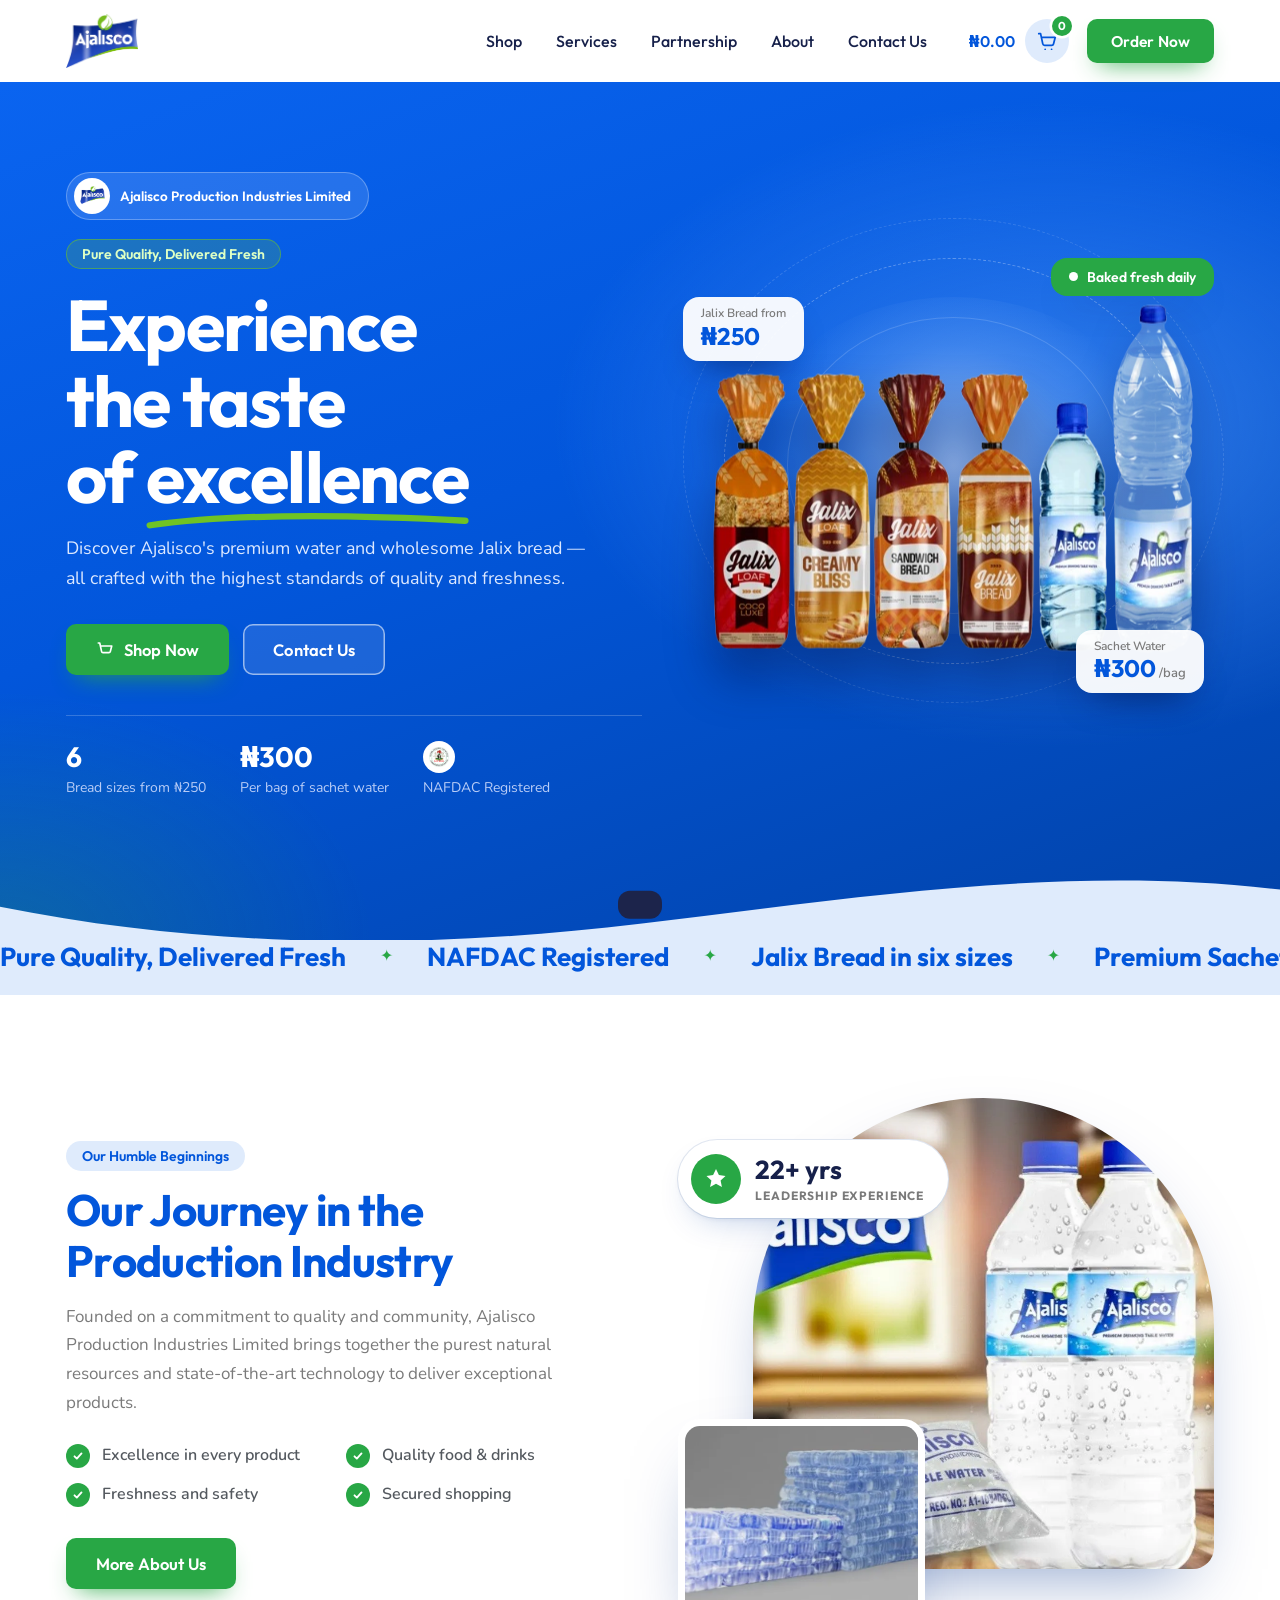
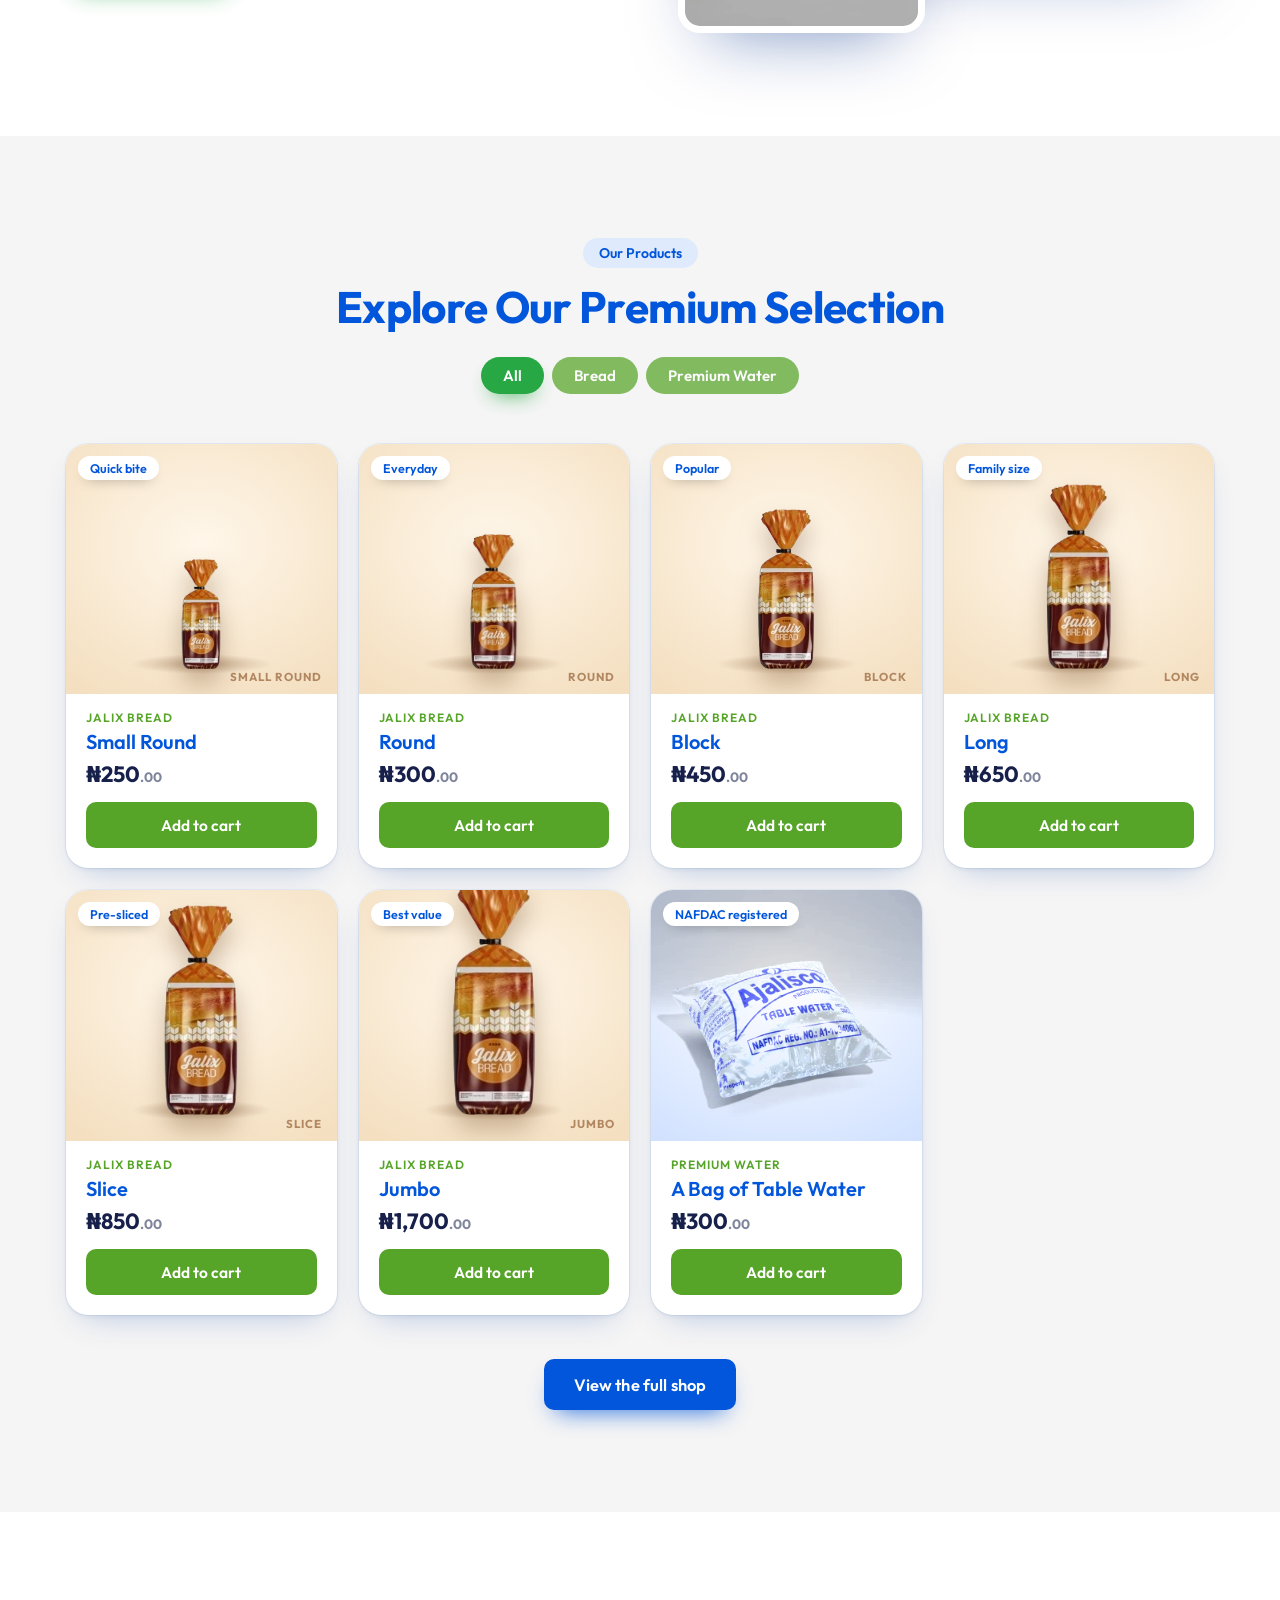
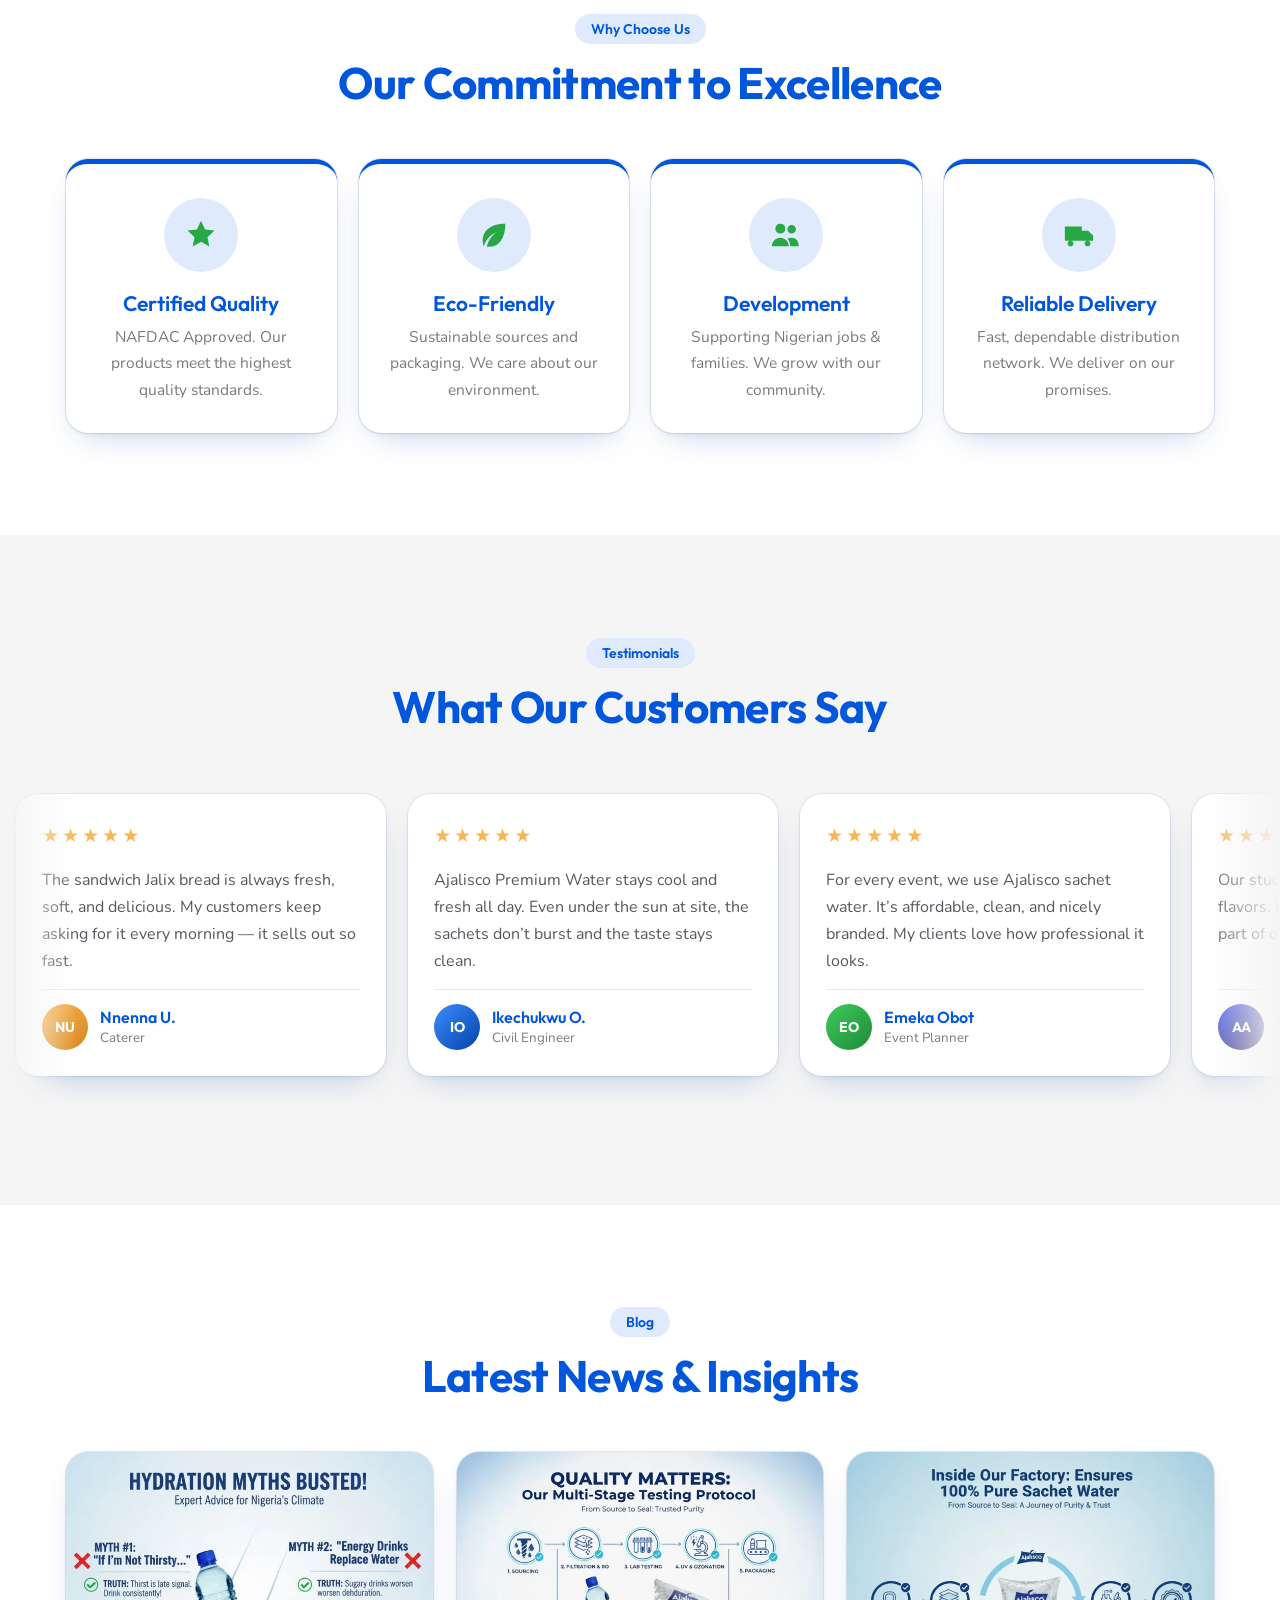
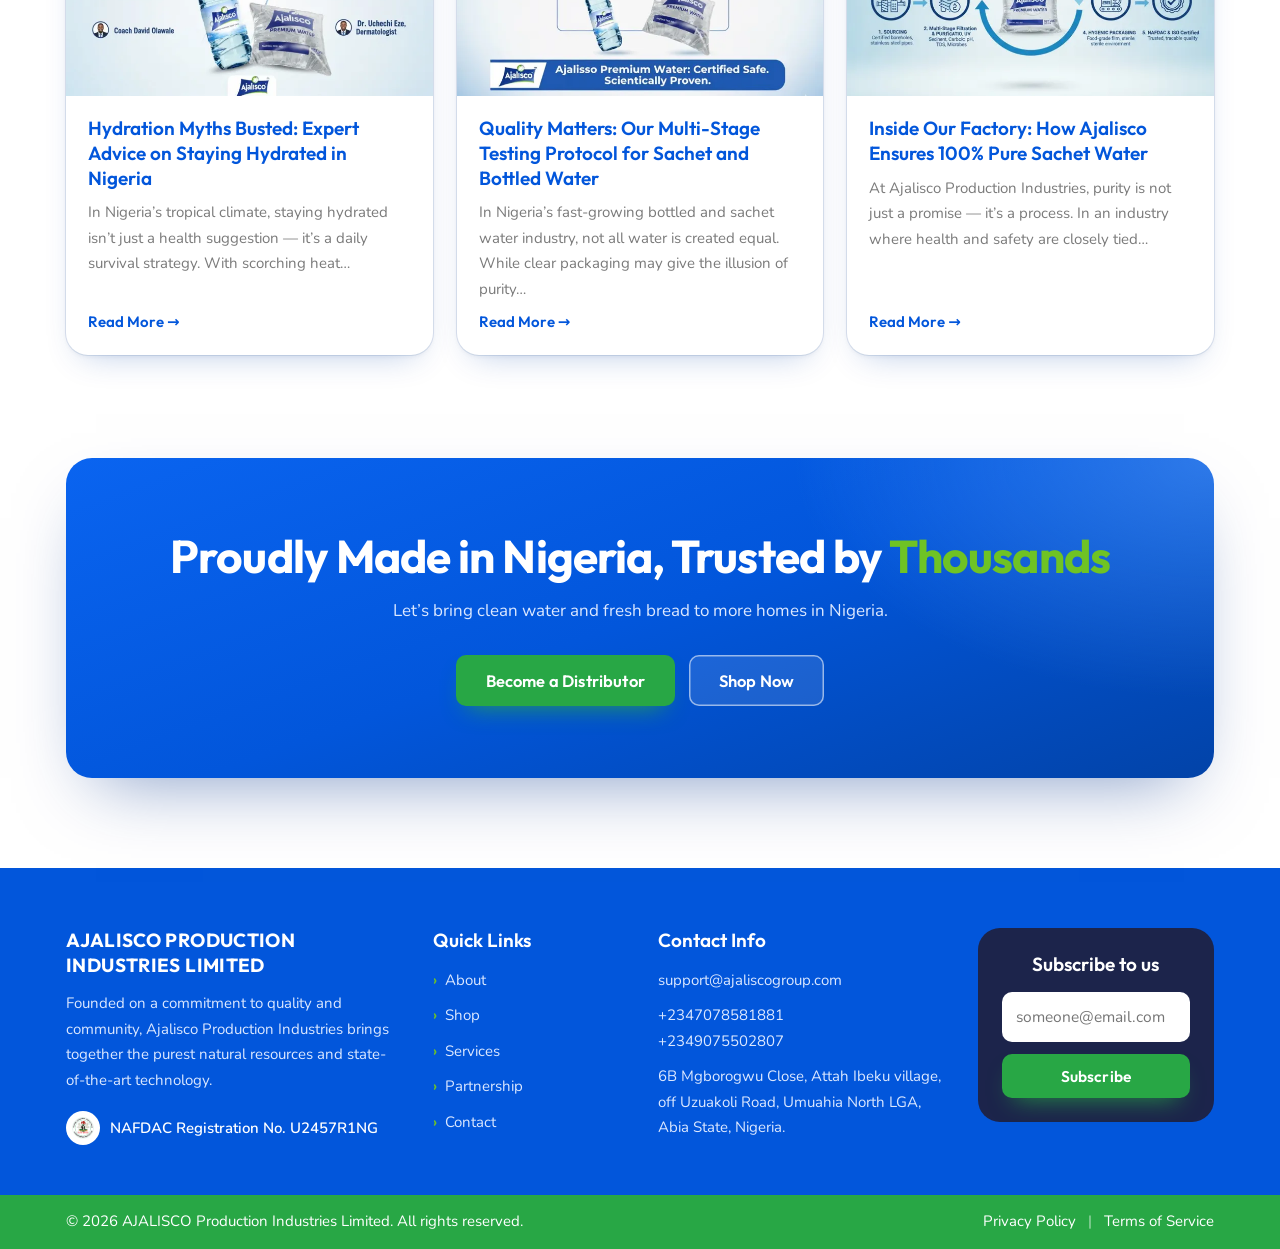
==== commit 8fc2a955: "Rebuild site to mirror ajaliscogroup.com page by page with the brand blue and green Shop, Services, " ====
--- a/index.html
+++ b/index.html
@@ -4,398 +4,470 @@
   <meta charset="utf-8">
   <meta name="viewport" content="width=device-width, initial-scale=1">
   <title>Ajalisco Production Industries Limited — Pure Quality, Delivered Fresh</title>
-  <meta name="description" content="Fresh Jalix bread in six sizes and NAFDAC-approved Ajalisco sachet water, produced daily in Umuahia, Abia State.">
+  <meta name="description" content="Ajalisco Production Industries Limited — fresh Jalix bread in six sizes and NAFDAC-registered premium sachet water, produced in Umuahia, Abia State, Nigeria.">
   <meta name="theme-color" content="#0256DB">
+  <meta property="og:title" content="Ajalisco — Pure Quality, Delivered Fresh">
+  <meta property="og:description" content="Fresh Jalix bread and premium sachet water from Umuahia.">
+  <meta property="og:image" content="assets/lineup.webp">
   <link rel="icon" href="assets/logo-sm.png">
-  <link rel="preconnect" href="https://fonts.googleapis.com">
-  <link rel="preconnect" href="https://fonts.gstatic.com" crossorigin>
-  <link href="https://fonts.googleapis.com/css2?family=Outfit:wght@400;500;600;700;800&family=Nunito:wght@400;500;600;700;800&display=swap" rel="stylesheet">
+  <link rel="preload" href="assets/fonts/outfit-latin.woff2" as="font" type="font/woff2" crossorigin>
+  <link rel="stylesheet" href="fonts.css">
   <link rel="stylesheet" href="styles.css">
+  <script>document.documentElement.className = "js";</script>
 </head>
 <body>
   <a class="skip" href="#main">Skip to content</a>
-
-  <!-- Announcement -->
-  <div class="topbar">
-    <div class="wrap topbar__inner">
-      <p><span class="live-dot" aria-hidden="true"></span> Fresh Jalix bread baked daily · NAFDAC-approved sachet water</p>
-      <a href="tel:+2347078581881" class="topbar__phone">
-        <svg width="14" height="14" viewBox="0 0 24 24" aria-hidden="true"><path fill="currentColor" d="M6.6 10.8a15.1 15.1 0 0 0 6.6 6.6l2.2-2.2c.3-.3.7-.4 1-.2 1.1.4 2.3.6 3.6.6.6 0 1 .4 1 1V20c0 .6-.4 1-1 1A17 17 0 0 1 3 4c0-.6.4-1 1-1h3.5c.6 0 1 .4 1 1 0 1.3.2 2.5.6 3.6.1.3 0 .7-.2 1l-2.3 2.2Z"/></svg>
-        +234 707 858 1881
-      </a>
+  <div class="progress" id="progress" aria-hidden="true"></div>
+
+  <!-- Loader -->
+  <div class="loader" id="loader" aria-hidden="true">
+    <div class="loader__box">
+      <img src="assets/logo.webp" alt="" width="120" height="90">
+      <div class="loader__bar"><i id="loaderBar"></i></div>
+      <p><span id="loaderNum">0</span>%</p>
     </div>
   </div>
 
-  <!-- Nav -->
-  <header class="nav" data-nav>
+  <!-- Header -->
+  <header class="nav" id="nav">
     <div class="wrap nav__inner">
-      <a class="brand" href="#top" aria-label="Ajalisco home"><img src="assets/logo.webp" alt="Ajalisco" width="64" height="48"></a>
-      <nav class="nav__links" aria-label="Primary" data-menu>
-        <a href="#products">Shop</a>
-        <a href="#quality">Quality</a>
-        <a href="#about">About</a>
-        <a href="#partnership">Partnership</a>
-        <a href="#insights">Blog</a>
-        <a href="#contact">Contact Us</a>
+      <a class="brand" href="#/" aria-label="Ajalisco — home"><img src="assets/logo.webp" alt="Ajalisco" width="66" height="50"></a>
+      <nav class="nav__links" id="navLinks" aria-label="Primary">
+        <a href="#/shop" data-route="shop">Shop</a>
+        <a href="#/services" data-route="services">Services</a>
+        <a href="#/partnership" data-route="partnership">Partnership</a>
+        <a href="#/about" data-route="about">About</a>
+        <a href="#/contact" data-route="contact">Contact Us</a>
+        <a class="nav__mobile-cta" href="#/shop">Order Now</a>
       </nav>
       <div class="nav__actions">
-        <button class="cart-btn" type="button" data-open-order aria-label="Open your order">
-          <svg width="22" height="22" viewBox="0 0 24 24" aria-hidden="true"><path fill="none" stroke="currentColor" stroke-width="1.9" stroke-linecap="round" stroke-linejoin="round" d="M3 4h2l2.4 11.2a2 2 0 0 0 2 1.6h7.7a2 2 0 0 0 2-1.5L21 8H6.2M10 21h.01M17 21h.01"/></svg>
-          <span class="cart-btn__count" data-count>0</span>
+        <button class="cart-btn" type="button" data-open-cart aria-label="Open cart">
+          <span class="cart-btn__total" data-total>₦0.00</span>
+          <span class="cart-btn__icon">
+            <svg width="22" height="22" viewBox="0 0 24 24" aria-hidden="true"><path fill="none" stroke="currentColor" stroke-width="1.9" stroke-linecap="round" stroke-linejoin="round" d="M3 4h2l2.4 11.2a2 2 0 0 0 2 1.6h7.7a2 2 0 0 0 2-1.5L21 8H6.2M10 21h.01M17 21h.01"/></svg>
+            <b data-count>0</b>
+          </span>
         </button>
-        <a class="btn btn--green nav__cta" href="#products">Order Now</a>
-        <button class="menu-btn" type="button" aria-label="Open menu" aria-expanded="false" data-menu-btn><span></span><span></span></button>
+        <a class="btn btn--green nav__cta" href="#/shop">Order Now</a>
+        <button class="burger" id="burger" type="button" aria-label="Open menu" aria-expanded="false"><span></span><span></span></button>
       </div>
     </div>
   </header>
 
   <main id="main">
-    <!-- HERO -->
-    <section class="hero" id="top">
-      <div class="hero__bg" aria-hidden="true">
-        <div class="hero__rays"></div>
-        <div class="bubbles"><i></i><i></i><i></i><i></i><i></i><i></i><i></i><i></i><i></i><i></i><i></i><i></i></div>
-      </div>
-
-      <div class="wrap hero__grid">
-        <div class="hero__copy">
-          <p class="company-pill reveal"><img src="assets/logo-sm.png" alt="" width="28" height="21"> Ajalisco Production Industries Limited</p>
-          <p class="tag-pill reveal">Pure Quality, Delivered Fresh</p>
-          <h1 class="hero__title reveal">Experience the taste of <span class="swoosh">excellence<svg viewBox="0 0 300 24" preserveAspectRatio="none" aria-hidden="true"><path d="M4 17C70 6 160 3 296 12" fill="none" stroke="#7BD34F" stroke-width="7" stroke-linecap="round"/></svg></span></h1>
-          <p class="hero__lede reveal">Soft, wholesome Jalix bread in six sizes and crystal-clean Ajalisco sachet water, crafted daily in Umuahia with the highest standards of quality and freshness.</p>
-          <div class="hero__cta reveal">
-            <a class="btn btn--green btn--lg" href="#products">
-              <svg width="18" height="18" viewBox="0 0 24 24" aria-hidden="true"><path fill="none" stroke="currentColor" stroke-width="2.2" stroke-linecap="round" stroke-linejoin="round" d="M3 4h2l2.4 11.2a2 2 0 0 0 2 1.6h7.7a2 2 0 0 0 2-1.5L21 8H6.2"/></svg>
-              Shop Now
+
+    <!-- ================= HOME ================= -->
+    <section class="page" id="page-home" data-title="Ajalisco Production Industries Limited — Pure Quality, Delivered Fresh">
+      <div class="hero">
+        <div class="bubbles" aria-hidden="true"><i></i><i></i><i></i><i></i><i></i><i></i><i></i><i></i><i></i><i></i></div>
+        <div class="wrap hero__grid">
+          <div class="hero__copy">
+            <p class="brand-pill rv"><img src="assets/logo-sm.png" alt="" width="30" height="23"> Ajalisco Production Industries Limited</p>
+            <p class="tag-pill rv">Pure Quality, Delivered Fresh</p>
+            <h1 class="hero__title rv">Experience the taste of <span class="swoosh">excellence<svg viewBox="0 0 300 24" preserveAspectRatio="none" aria-hidden="true"><path d="M4 17C70 6 160 3 296 12" fill="none" stroke="#6FC324" stroke-width="7" stroke-linecap="round"/></svg></span></h1>
+            <p class="hero__lede rv">Discover Ajalisco's premium water and wholesome Jalix bread — all crafted with the highest standards of quality and freshness.</p>
+            <div class="btn-row rv">
+              <a class="btn btn--green btn--lg" href="#/shop">
+                <svg width="18" height="18" viewBox="0 0 24 24" aria-hidden="true"><path fill="none" stroke="currentColor" stroke-width="2.2" stroke-linecap="round" stroke-linejoin="round" d="M3 4h2l2.4 11.2a2 2 0 0 0 2 1.6h7.7a2 2 0 0 0 2-1.5L21 8H6.2"/></svg>
+                Shop Now</a>
+              <a class="btn btn--ghost-light btn--lg" href="#/contact">Contact Us</a>
+            </div>
+            <dl class="hero__facts rv">
+              <div><dt>6</dt><dd>Bread sizes from ₦250</dd></div>
+              <div><dt>₦300</dt><dd>Per bag of sachet water</dd></div>
+              <div><dt><img src="assets/nafdac.png" alt="" width="30" height="30"></dt><dd>NAFDAC Registered</dd></div>
+            </dl>
+          </div>
+          <div class="hero__art rv" aria-hidden="true">
+            <div class="rings"><i></i><i></i><i></i></div>
+            <div class="glow"></div>
+            <img class="hero__lineup" src="assets/lineup.webp" alt="" width="600" height="349">
+            <div class="chip chip--a"><small>Jalix Bread from</small><b>₦250</b></div>
+            <div class="chip chip--b"><span class="dot"></span> Baked fresh daily</div>
+            <div class="chip chip--c"><small>Sachet Water</small><b>₦300<em>/bag</em></b></div>
+          </div>
+        </div>
+        <svg class="hero__wave" viewBox="0 0 1440 90" preserveAspectRatio="none" aria-hidden="true"><path d="M0 50c240 50 480 50 720 20S1200 0 1440 30v60H0Z" fill="#DFEBFC"/></svg>
+      </div>
+
+      <div class="ticker" aria-hidden="true">
+        <div class="ticker__track">
+          <span>Pure Quality, Delivered Fresh</span><i>✦</i><span>NAFDAC Registered</span><i>✦</i><span>Jalix Bread in six sizes</span><i>✦</i><span>Premium Sachet Water</span><i>✦</i><span>Proudly Made in Nigeria</span><i>✦</i>
+        </div>
+      </div>
+
+      <section class="section journey">
+        <div class="wrap journey__grid">
+          <div class="journey__copy">
+            <p class="kicker rv">Our Humble Beginnings</p>
+            <h2 class="title rv">Our Journey in the Production Industry</h2>
+            <p class="lede rv">Founded on a commitment to quality and community, Ajalisco Production Industries Limited brings together the purest natural resources and state-of-the-art technology to deliver exceptional products.</p>
+            <ul class="ticks rv">
+              <li>Excellence in every product</li>
+              <li>Quality food &amp; drinks</li>
+              <li>Freshness and safety</li>
+              <li>Secured shopping</li>
+            </ul>
+            <a class="btn btn--green btn--lg rv" href="#/about">More About Us</a>
+          </div>
+          <div class="journey__art rv">
+            <div class="journey__main"><img src="assets/kitchen.webp" alt="Ajalisco bottled water and sachet on a kitchen counter" loading="lazy" width="1080" height="800"></div>
+            <div class="journey__sub"><img src="assets/stacks.webp" alt="Stacked bags of Ajalisco sachet water" loading="lazy"></div>
+            <div class="stat"><span class="stat__icon"><svg viewBox="0 0 24 24" width="24" height="24" aria-hidden="true"><path fill="currentColor" d="m12 2 2.9 6.1 6.6.8-4.9 4.6 1.3 6.6L12 16.8 6.1 20.1l1.3-6.6L2.5 8.9l6.6-.8Z"/></svg></span><p><b>22+ yrs</b><small>Leadership experience</small></p></div>
+          </div>
+        </div>
+      </section>
+
+      <section class="section section--gray" id="home-products">
+        <div class="wrap">
+          <div class="head-center">
+            <p class="kicker kicker--center rv">Our Products</p>
+            <h2 class="title rv">Explore Our Premium Selection</h2>
+            <div class="tabs rv" role="tablist" aria-label="Filter products" data-tabs="home">
+              <button role="tab" aria-selected="true" data-filter="all">All</button>
+              <button role="tab" aria-selected="false" data-filter="bread">Bread</button>
+              <button role="tab" aria-selected="false" data-filter="water">Premium Water</button>
+            </div>
+          </div>
+          <div class="grid" data-grid="home"></div>
+          <div class="center rv"><a class="btn btn--blue btn--lg" href="#/shop">View the full shop</a></div>
+        </div>
+      </section>
+
+      <section class="section">
+        <div class="wrap">
+          <div class="head-center">
+            <p class="kicker kicker--center rv">Why Choose Us</p>
+            <h2 class="title rv">Our Commitment to Excellence</h2>
+          </div>
+          <div class="values">
+            <article class="value rv" style="--i:0"><span class="value__icon"><svg viewBox="0 0 24 24"><path d="m12 2 2.9 6.1 6.6.8-4.9 4.6 1.3 6.6L12 16.8 6.1 20.1l1.3-6.6L2.5 8.9l6.6-.8Z"/></svg></span><h3>Certified Quality</h3><p>NAFDAC Approved. Our products meet the highest quality standards.</p></article>
+            <article class="value rv" style="--i:1"><span class="value__icon"><svg viewBox="0 0 24 24"><path d="M20 4C9 4 4 9.5 4 16c0 1.4.3 2.7.8 4 1.3-4.6 4.6-8.3 9.2-10-3.8 2.4-6.3 6-7 10.3C15 21 20 15 20 4Z"/></svg></span><h3>Eco-Friendly</h3><p>Sustainable sources and packaging. We care about our environment.</p></article>
+            <article class="value rv" style="--i:2"><span class="value__icon"><svg viewBox="0 0 24 24"><path d="M8 11a3.5 3.5 0 1 0 0-7 3.5 3.5 0 0 0 0 7Zm8 0a3 3 0 1 0 0-6 3 3 0 0 0 0 6ZM2 20c0-3.3 2.7-6 6-6s6 2.7 6 6Zm13 0c0-2-.7-3.9-2-5.3.9-.4 1.9-.7 3-.7 3 0 5 2.4 5 6Z"/></svg></span><h3>Development</h3><p>Supporting Nigerian jobs &amp; families. We grow with our community.</p></article>
+            <article class="value rv" style="--i:3"><span class="value__icon"><svg viewBox="0 0 24 24"><path d="M2 6h12v10H2zM14 9h4.5L22 12.5V16h-8zM6 20a2 2 0 1 1 0-4 2 2 0 0 1 0 4Zm12 0a2 2 0 1 1 0-4 2 2 0 0 1 0 4Z"/></svg></span><h3>Reliable Delivery</h3><p>Fast, dependable distribution network. We deliver on our promises.</p></article>
+          </div>
+        </div>
+      </section>
+
+      <section class="section section--gray">
+        <div class="head-center wrap">
+          <p class="kicker kicker--center rv">Testimonials</p>
+          <h2 class="title rv">What Our Customers Say</h2>
+        </div>
+        <div class="reviews" aria-label="Customer testimonials">
+          <div class="reviews__track" id="reviewsTrack">
+            <figure class="review"><div class="stars" aria-label="5 out of 5 stars">★★★★★</div><blockquote>The sandwich Jalix bread is always fresh, soft, and delicious. My customers keep asking for it every morning — it sells out so fast.</blockquote><figcaption><span class="av av--1">NU</span><span><b>Nnenna U.</b><small>Caterer</small></span></figcaption></figure>
+            <figure class="review"><div class="stars" aria-label="5 out of 5 stars">★★★★★</div><blockquote>Ajalisco Premium Water stays cool and fresh all day. Even under the sun at site, the sachets don’t burst and the taste stays clean.</blockquote><figcaption><span class="av av--2">IO</span><span><b>Ikechukwu O.</b><small>Civil Engineer</small></span></figcaption></figure>
+            <figure class="review"><div class="stars" aria-label="5 out of 5 stars">★★★★★</div><blockquote>For every event, we use Ajalisco sachet water. It’s affordable, clean, and nicely branded. My clients love how professional it looks.</blockquote><figcaption><span class="av av--3">EO</span><span><b>Emeka Obot</b><small>Event Planner</small></span></figcaption></figure>
+            <figure class="review"><div class="stars" aria-label="5 out of 5 stars">★★★★★</div><blockquote>Our students and staff enjoy all Jalix bread flavors. Fruit and milk especially go fast. It’s part of our school’s daily breakfast plan.</blockquote><figcaption><span class="av av--4">AA</span><span><b>Adebayo A.</b><small>School Administrator</small></span></figcaption></figure>
+          </div>
+        </div>
+      </section>
+
+      <section class="section">
+        <div class="wrap">
+          <div class="head-center">
+            <p class="kicker kicker--center rv">Blog</p>
+            <h2 class="title rv">Latest News &amp; Insights</h2>
+          </div>
+          <div class="posts">
+            <a class="post rv" style="--i:0" href="https://ajaliscogroup.com/hydration-myths-busted-expert-advice-on-staying-hydrated-in-nigeria/" target="_blank" rel="noopener">
+              <div class="post__img"><img src="assets/blog-hydration.webp" alt="" loading="lazy"></div>
+              <div class="post__body"><h3>Hydration Myths Busted: Expert Advice on Staying Hydrated in Nigeria</h3><p>In Nigeria’s tropical climate, staying hydrated isn’t just a health suggestion — it’s a daily survival strategy. With scorching heat…</p><span class="more">Read More <b aria-hidden="true">→</b></span></div>
             </a>
-            <a class="btn btn--glass btn--lg" href="#contact">Contact Us</a>
-          </div>
-          <dl class="hero__stats reveal">
-            <div><dt>500+</dt><dd>Production daily</dd></div>
-            <div><dt>6</dt><dd>Bread sizes</dd></div>
-            <div><dt><img src="assets/nafdac.png" alt="" width="30" height="30"> NAFDAC</dt><dd>Approved products</dd></div>
-          </dl>
-        </div>
-
-        <div class="hero__art reveal" aria-hidden="true">
-          <div class="halo"><span></span><span></span><span></span></div>
-          <div class="podium"></div>
-          <img class="hero__loaves" src="assets/loaves.webp" alt="" width="401" height="277">
-          <figure class="glass glass--sachet">
-            <div class="glass__img"><img src="assets/sachet.webp" alt=""></div>
-            <figcaption><b>Sachet Water</b><small>₦300 / bag</small></figcaption>
-          </figure>
-          <div class="glass glass--price"><small>Jalix Bread from</small><b>₦250</b></div>
-          <div class="glass glass--fresh"><span class="live-dot"></span> Baked fresh today</div>
-        </div>
-      </div>
-
-      <svg class="hero__wave" viewBox="0 0 1440 120" preserveAspectRatio="none" aria-hidden="true"><path d="M0 64c180 40 360 56 560 40S980 18 1180 22s200 30 260 42v56H0Z" fill="#fff"/></svg>
-    </section>
-
-    <!-- FEATURE STRIP -->
-    <section class="wrap features-wrap" aria-label="Highlights">
-      <ul class="features">
-        <li class="reveal"><span class="ficon ficon--amber"><svg viewBox="0 0 24 24"><path d="M12 3c-4.5 0-8 2.6-8 6 0 1.4.8 2.4 2 3v6.5c0 .8.7 1.5 1.5 1.5h9c.8 0 1.5-.7 1.5-1.5V12c1.2-.6 2-1.6 2-3 0-3.4-3.5-6-8-6Z"/></svg></span><div><b>Baked Fresh Daily</b><small>Soft, golden and wholesome</small></div></li>
-        <li class="reveal"><span class="ficon ficon--blue"><svg viewBox="0 0 24 24"><path d="M12 2.7S5 10.2 5 14.6A7 7 0 0 0 19 14.6C19 10.2 12 2.7 12 2.7Z"/></svg></span><div><b>Multi-stage Purified</b><small>Sealed clean, tastes pure</small></div></li>
-        <li class="reveal"><span class="ficon ficon--green"><svg viewBox="0 0 24 24"><path d="M12 2 4 5v6c0 5 3.4 9.4 8 11 4.6-1.6 8-6 8-11V5l-8-3Zm-1.2 13.6-3.5-3.5 1.4-1.4 2.1 2.1 4.9-4.9 1.4 1.4-6.3 6.3Z"/></svg></span><div><b>NAFDAC Approved</b><small>Certified quality &amp; safety</small></div></li>
-        <li class="reveal"><span class="ficon ficon--navy"><svg viewBox="0 0 24 24"><path d="M3 6h11v9H3zM14 9h4l3 3v3h-7zM7 19a2 2 0 1 1 0-4 2 2 0 0 1 0 4Zm10 0a2 2 0 1 1 0-4 2 2 0 0 1 0 4Z"/></svg></span><div><b>Reliable Delivery</b><small>Homes, shops &amp; distributors</small></div></li>
-      </ul>
-    </section>
-
-    <!-- JOURNEY -->
-    <section class="section journey" id="about">
-      <div class="wrap journey__grid">
-        <div class="journey__copy">
-          <p class="kicker reveal">Our Journey</p>
-          <h2 class="title reveal">Our Journey in the <span class="hl">Production Industry</span></h2>
-          <p class="lede reveal">Founded on a commitment to quality and community, Ajalisco Production Industries Limited brings together the purest natural resources and state-of-the-art technology to deliver exceptional products to every Nigerian home.</p>
-          <ul class="checks reveal">
-            <li>Excellence in every product</li>
-            <li>Quality food &amp; drinks</li>
-            <li>Freshness and safety</li>
-            <li>Secured shopping</li>
-          </ul>
-          <div class="leader reveal">
-            <span class="leader__avatar">ESA</span>
-            <p><b>Engr. E. S. Ajala</b><small>Chief Executive Officer · 22 years in manufacturing &amp; quality control</small></p>
-          </div>
-          <a class="btn btn--blue btn--lg reveal" href="#quality">More About Us
-            <svg width="18" height="18" viewBox="0 0 24 24" aria-hidden="true"><path fill="none" stroke="currentColor" stroke-width="2.2" stroke-linecap="round" stroke-linejoin="round" d="M5 12h14m-6-6 6 6-6 6"/></svg>
-          </a>
-        </div>
-
-        <div class="journey__art reveal">
-          <div class="journey__main"><img src="assets/kitchen.webp" alt="Ajalisco bottled and sachet water on a kitchen counter" loading="lazy" width="1080" height="800"></div>
-          <div class="journey__sub"><img src="assets/partner.webp" alt="Ajalisco team delivering a crate of bread and water" loading="lazy"></div>
-          <div class="stat-card">
-            <span class="stat-card__icon"><svg viewBox="0 0 24 24" width="22" height="22" aria-hidden="true"><path fill="currentColor" d="M4 20V10h3v10H4Zm6 0V4h3v16h-3Zm6 0v-7h3v7h-3Z"/></svg></span>
-            <p><b>500+</b><small>Production daily</small></p>
-          </div>
-          <svg class="est-badge" viewBox="0 0 120 120" aria-hidden="true">
-            <defs><path id="estPath" d="M60,60 m-45,0 a45,45 0 1,1 90,0 a45,45 0 1,1 -90,0"/></defs>
-            <circle cx="60" cy="60" r="59" fill="#28A745"/>
-            <text><textPath href="#estPath" textLength="276" lengthAdjust="spacing">PROUDLY NIGERIAN • SINCE 2025 •</textPath></text>
-            <text x="60" y="68" text-anchor="middle" class="est-badge__yr">2025</text>
-          </svg>
-        </div>
-      </div>
-    </section>
-
-    <!-- PRODUCTS -->
-    <section class="section products" id="products">
-      <div class="wrap">
-        <div class="head-center">
-          <p class="kicker kicker--center reveal">Our Products</p>
-          <h2 class="title reveal">Explore Our <span class="hl">Premium Selection</span></h2>
-          <p class="lede reveal">Choose your perfect Jalix loaf or stock up on sachet water. Add items and send your order straight to us on WhatsApp.</p>
-          <div class="tabs reveal" role="tablist" aria-label="Filter products">
-            <button role="tab" aria-selected="true" data-filter="all">All Products</button>
-            <button role="tab" aria-selected="false" data-filter="bread">Jalix Bread</button>
-            <button role="tab" aria-selected="false" data-filter="water">Sachet Water</button>
-          </div>
-        </div>
-
-        <div class="product-grid" data-products></div>
-        <noscript>
-          <p class="noscript">Small Round ₦250 · Round ₦300 · Block ₦450 · Long ₦650 · Slice ₦850 · Jumbo ₦1,700 · Bag of sachet water ₦300</p>
-        </noscript>
-      </div>
-    </section>
-
-    <!-- QUALITY / PROCESS -->
-    <section class="section quality" id="quality">
-      <div class="wrap">
-        <div class="quality__grid">
-          <div>
-            <p class="kicker reveal">From Source to Seal</p>
-            <h2 class="title reveal">Every sachet passes our <span class="hl">multi-stage</span> protocol</h2>
-            <p class="lede reveal">Our water is drawn from certified boreholes through stainless steel pipes, purified, lab-tested and sealed in food-grade film in a hygienic environment, before it ever reaches you.</p>
-            <div class="quality__badges reveal">
-              <span><img src="assets/nafdac.png" alt="" width="26" height="26"> NAFDAC Approved</span>
-              <span>Lab tested</span>
-              <span>Food-grade packaging</span>
+            <a class="post rv" style="--i:1" href="https://ajaliscogroup.com/quality-matters-our-multi%e2%80%91stage-testing-protocol-for-sachet-and-bottled-water/" target="_blank" rel="noopener">
+              <div class="post__img"><img src="assets/blog-quality.webp" alt="" loading="lazy"></div>
+              <div class="post__body"><h3>Quality Matters: Our Multi-Stage Testing Protocol for Sachet and Bottled Water</h3><p>In Nigeria’s fast-growing bottled and sachet water industry, not all water is created equal. While clear packaging may give the illusion of purity…</p><span class="more">Read More <b aria-hidden="true">→</b></span></div>
+            </a>
+            <a class="post rv" style="--i:2" href="https://ajaliscogroup.com/inside-our-factory-how-ajalisco-ensures-100-pure-sachet-water/" target="_blank" rel="noopener">
+              <div class="post__img"><img src="assets/blog-factory.webp" alt="" loading="lazy"></div>
+              <div class="post__body"><h3>Inside Our Factory: How Ajalisco Ensures 100% Pure Sachet Water</h3><p>At Ajalisco Production Industries, purity is not just a promise — it’s a process. In an industry where health and safety are closely tied…</p><span class="more">Read More <b aria-hidden="true">→</b></span></div>
+            </a>
+          </div>
+        </div>
+      </section>
+
+      <section class="wrap cta-wrap" data-cta='{"primary":["Become a Distributor","#/partnership"],"secondary":["Shop Now","#/shop"]}'></section>
+    </section>
+
+    <!-- ================= SHOP ================= -->
+    <section class="page" id="page-shop" data-title="Shop — Ajalisco Production Industries Limited">
+      <div class="banner"><div class="bubbles bubbles--sm" aria-hidden="true"><i></i><i></i><i></i><i></i><i></i><i></i></div><div class="wrap"><h1>Shop</h1><p>Discover our premium products and exclusive offers</p></div></div>
+      <section class="section section--tight">
+        <div class="wrap">
+          <div class="shopbar">
+            <p class="shopbar__count" id="shopCount">Showing all 7 results</p>
+            <div class="tabs tabs--sm" role="tablist" aria-label="Filter products" data-tabs="shop">
+              <button role="tab" aria-selected="true" data-filter="all">All</button>
+              <button role="tab" aria-selected="false" data-filter="bread">Bread</button>
+              <button role="tab" aria-selected="false" data-filter="water">Premium Water</button>
             </div>
-          </div>
-          <div class="quality__visual reveal" aria-hidden="true">
-            <div class="orbit"><span></span></div>
-            <div class="quality__sachet"><img src="assets/sachet.webp" alt=""></div>
-            <span class="drop drop--1"></span><span class="drop drop--2"></span><span class="drop drop--3"></span>
-          </div>
-        </div>
-
-        <ol class="process">
-          <li class="reveal" style="--i:0"><span class="process__icon"><svg viewBox="0 0 32 32"><path d="M16 4s-7 8-7 13a7 7 0 0 0 14 0c0-5-7-13-7-13Z"/></svg></span><b>Sourcing</b><p>Certified boreholes &amp; stainless steel pipes</p></li>
-          <li class="reveal" style="--i:1"><span class="process__icon"><svg viewBox="0 0 32 32"><path d="M5 8h22l-8 9v8l-6 3V17Z"/></svg></span><b>Filtration &amp; RO</b><p>Sand, carbon, microfiltration &amp; reverse osmosis</p></li>
-          <li class="reveal" style="--i:2"><span class="process__icon"><svg viewBox="0 0 32 32"><path d="M12 4h8M13 4v9L6 25a2 2 0 0 0 1.8 3h16.4a2 2 0 0 0 1.8-3l-7-12V4"/></svg></span><b>Lab Testing</b><p>Checked for pH, TDS and microbes</p></li>
-          <li class="reveal" style="--i:3"><span class="process__icon"><svg viewBox="0 0 32 32"><path d="M16 3v4M16 25v4M3 16h4M25 16h4M6.8 6.8l2.8 2.8M22.4 22.4l2.8 2.8M6.8 25.2l2.8-2.8M22.4 9.6l2.8-2.8M16 11a5 5 0 1 0 0 10 5 5 0 0 0 0-10Z"/></svg></span><b>UV &amp; Ozonation</b><p>Final disinfection for total purity</p></li>
-          <li class="reveal" style="--i:4"><span class="process__icon"><svg viewBox="0 0 32 32"><path d="M6 10h20v16H6zM6 10l3-5h14l3 5M13 16h6"/></svg></span><b>Hygienic Packaging</b><p>Sealed in food-grade film, ready for you</p></li>
-        </ol>
-      </div>
-    </section>
-
-    <!-- COMMITMENT -->
-    <section class="section commitment">
-      <div class="wrap">
-        <div class="head-center">
-          <p class="kicker kicker--center reveal">Why Choose Us</p>
-          <h2 class="title reveal">Our Commitment to <span class="hl">Excellence</span></h2>
-        </div>
-        <div class="values">
-          <article class="value reveal" style="--i:0">
-            <span class="value__icon"><svg viewBox="0 0 24 24"><path d="m12 2 2.9 6.1 6.6.8-4.9 4.6 1.3 6.6L12 16.8 6.1 20.1l1.3-6.6L2.5 8.9l6.6-.8Z"/></svg></span>
-            <h3>Certified Quality</h3>
-            <p>NAFDAC approved. Our products meet the highest quality standards.</p>
-          </article>
-          <article class="value reveal" style="--i:1">
-            <span class="value__icon"><svg viewBox="0 0 24 24"><path d="M20 4C9 4 4 9.5 4 16c0 1.4.3 2.7.8 4 1.3-4.6 4.6-8.3 9.2-10-3.8 2.4-6.3 6-7 10.3C15 21 20 15 20 4Z"/></svg></span>
-            <h3>Eco-Friendly</h3>
-            <p>Sustainable sources and packaging. We care about our environment.</p>
-          </article>
-          <article class="value reveal" style="--i:2">
-            <span class="value__icon"><svg viewBox="0 0 24 24"><path d="M8 11a3.5 3.5 0 1 0 0-7 3.5 3.5 0 0 0 0 7Zm8 0a3 3 0 1 0 0-6 3 3 0 0 0 0 6ZM2 20c0-3.3 2.7-6 6-6s6 2.7 6 6Zm13 0c0-2-.7-3.9-2-5.3.9-.4 1.9-.7 3-.7 3 0 5 2.4 5 6Z"/></svg></span>
-            <h3>Development</h3>
-            <p>Supporting Nigerian jobs &amp; families. We grow with our community.</p>
-          </article>
-          <article class="value reveal" style="--i:3">
-            <span class="value__icon"><svg viewBox="0 0 24 24"><path d="M2 6h12v10H2zM14 9h4.5L22 12.5V16h-8zM6 20a2 2 0 1 1 0-4 2 2 0 0 1 0 4Zm12 0a2 2 0 1 1 0-4 2 2 0 0 1 0 4Z"/></svg></span>
-            <h3>Reliable Delivery</h3>
-            <p>Fast, dependable distribution network. We deliver on our promises.</p>
-          </article>
-        </div>
-      </div>
-    </section>
-
-    <!-- TESTIMONIALS -->
-    <section class="section testimonials">
-      <div class="wrap head-center">
-        <p class="kicker kicker--center reveal">Testimonials</p>
-        <h2 class="title reveal">What Our <span class="hl">Customers Say</span></h2>
-      </div>
-      <div class="t-marquee" aria-label="Customer testimonials">
-        <div class="t-track" data-track>
-          <figure class="t-card">
-            <div class="stars" aria-label="5 out of 5 stars">★★★★★</div>
-            <blockquote>The sandwich Jalix bread is always fresh, soft, and delicious. My customers keep asking for it every morning — it sells out so fast.</blockquote>
-            <figcaption><span class="t-av t-av--a">NU</span><span><b>Nnenna U.</b><small>Caterer</small></span></figcaption>
-          </figure>
-          <figure class="t-card">
-            <div class="stars" aria-label="5 out of 5 stars">★★★★★</div>
-            <blockquote>Ajalisco Premium Water stays cool and fresh all day. Even under the sun at site, the sachets don’t burst and the taste stays clean.</blockquote>
-            <figcaption><span class="t-av t-av--b">IO</span><span><b>Ikechukwu O.</b><small>Civil Engineer</small></span></figcaption>
-          </figure>
-          <figure class="t-card">
-            <div class="stars" aria-label="5 out of 5 stars">★★★★★</div>
-            <blockquote>For every event, we use Ajalisco sachet water. It’s affordable, clean, and nicely branded. My clients love how professional it looks.</blockquote>
-            <figcaption><span class="t-av t-av--c">EO</span><span><b>Emeka Obot</b><small>Event Planner</small></span></figcaption>
-          </figure>
-          <figure class="t-card">
-            <div class="stars" aria-label="5 out of 5 stars">★★★★★</div>
-            <blockquote>Our students and staff enjoy all Jalix bread flavors. Fruit and milk especially go fast. It’s part of our school’s daily breakfast plan.</blockquote>
-            <figcaption><span class="t-av t-av--d">AA</span><span><b>Adebayo A.</b><small>School Administrator</small></span></figcaption>
-          </figure>
-        </div>
-      </div>
-    </section>
-
-    <!-- PARTNERSHIP -->
-    <section class="section partnership" id="partnership">
-      <div class="wrap">
-        <div class="partner reveal">
-          <div class="partner__copy">
-            <p class="kicker kicker--light">Partnership</p>
-            <h2 class="title title--light">Become an Ajalisco <span class="hl hl--green">Distributor</span></h2>
-            <p>Join our growing network of distributors, supermarkets and retailers. Get wholesale pricing, dependable supply and products your customers already trust.</p>
-            <ul class="checks checks--light">
-              <li>Wholesale pricing on bread &amp; water</li>
-              <li>Scheduled daily or weekly supply</li>
-              <li>Branded, well-packaged products</li>
+            <label class="select"><span class="sr">Sort products</span>
+              <select id="shopSort">
+                <option value="default">Default sorting</option>
+                <option value="low">Sort by price: low to high</option>
+                <option value="high">Sort by price: high to low</option>
+              </select>
+            </label>
+          </div>
+          <div class="grid grid--shop" data-grid="shop"></div>
+          <noscript><p class="center">Small Round ₦250 · Round ₦300 · Block ₦450 · Long ₦650 · Slice ₦850 · Jumbo ₦1,700 · Bag of table water ₦300. Order on WhatsApp: +234 707 858 1881</p></noscript>
+        </div>
+      </section>
+    </section>
+
+    <!-- ================= SERVICES ================= -->
+    <section class="page" id="page-services" data-title="Services — Ajalisco Production Industries Limited">
+      <div class="banner"><div class="bubbles bubbles--sm" aria-hidden="true"><i></i><i></i><i></i><i></i><i></i><i></i></div><div class="wrap"><h1>Services</h1><p>What we make, and how we make it</p></div></div>
+
+      <section class="section section--tight">
+        <div class="wrap">
+          <div class="head-center">
+            <p class="kicker kicker--center rv">What We Produce</p>
+            <h2 class="title rv">Explore our diverse range of quality products.</h2>
+          </div>
+          <div class="cards2">
+            <a class="mini rv" href="#/shop" data-filter-link="water"><span class="mini__icon mini__icon--blue"><svg viewBox="0 0 24 24"><path d="M12 2.7S5 10.2 5 14.6A7 7 0 0 0 19 14.6C19 10.2 12 2.7 12 2.7Z"/></svg></span><h3>Premium Water</h3><p>NAFDAC certified pure drinking water, available for homes and businesses.</p></a>
+            <a class="mini rv" style="--i:1" href="#/shop" data-filter-link="bread"><span class="mini__icon"><svg viewBox="0 0 24 24"><path d="M12 3c-4.5 0-8 2.6-8 6 0 1.4.8 2.4 2 3v6.5c0 .8.7 1.5 1.5 1.5h9c.8 0 1.5-.7 1.5-1.5V12c1.2-.6 2-1.6 2-3 0-3.4-3.5-6-8-6Z"/></svg></span><h3>Jalix Bread</h3><p>A wide variety of bread flavors, from classic white to whole wheat and more.</p></a>
+          </div>
+        </div>
+      </section>
+
+      <section class="section section--gray split-sec">
+        <div class="wrap split">
+          <div class="split__copy">
+            <p class="kicker rv">Premium Water</p>
+            <h2 class="title title--md rv">Premium Sachet Water</h2>
+            <p class="lede rv">Our water undergoes multi-stage filtration, UV treatment, and ozone disinfection to guarantee purity. Packaged in hygienic sachets for your convenience and safety.</p>
+            <ul class="ticks ticks--1 rv">
+              <li>Reverse Osmosis Filtration</li>
+              <li>UV &amp; Ozone Treatment</li>
+              <li>Hygienic Cold-room Storage</li>
             </ul>
-            <a class="btn btn--green btn--lg" target="_blank" rel="noopener" href="https://wa.me/2347078581881?text=Hello%20Ajalisco%2C%20I%27d%20like%20to%20become%20a%20distributor.">Become a Distributor</a>
-          </div>
-          <div class="partner__img"><img src="assets/partner.webp" alt="Ajalisco distributor handshake at the warehouse" loading="lazy"></div>
-        </div>
-      </div>
-    </section>
-
-    <!-- BLOG -->
-    <section class="section insights" id="insights">
-      <div class="wrap">
-        <div class="head-split">
-          <div>
-            <p class="kicker reveal">Blog</p>
-            <h2 class="title reveal">Latest News &amp; <span class="hl">Insights</span></h2>
-          </div>
-          <a class="link-arrow reveal" href="https://ajaliscogroup.com/" target="_blank" rel="noopener">View all articles <span aria-hidden="true">→</span></a>
-        </div>
-        <div class="posts">
-          <a class="post reveal" style="--i:0" href="https://ajaliscogroup.com/hydration-myths-busted-expert-advice-on-staying-hydrated-in-nigeria/" target="_blank" rel="noopener">
-            <div class="post__img"><img src="assets/blog-hydration.webp" alt="" loading="lazy"></div>
-            <div class="post__body">
-              <span class="post__tag">Health &amp; Hydration</span>
-              <h3>Hydration Myths Busted: Expert Advice on Staying Hydrated in Nigeria</h3>
-              <p>In Nigeria’s tropical climate, staying hydrated isn’t just a health suggestion — it’s a daily survival strategy.</p>
-              <span class="post__more">Read More <span aria-hidden="true">→</span></span>
-            </div>
-          </a>
-          <a class="post reveal" style="--i:1" href="https://ajaliscogroup.com/quality-matters-our-multi%e2%80%91stage-testing-protocol-for-sachet-and-bottled-water/" target="_blank" rel="noopener">
-            <div class="post__img"><img src="assets/blog-quality.webp" alt="" loading="lazy"></div>
-            <div class="post__body">
-              <span class="post__tag">Quality</span>
-              <h3>Quality Matters: Our Multi-Stage Testing Protocol for Sachet Water</h3>
-              <p>In Nigeria’s fast-growing water industry, not all water is created equal. Here’s how we test ours.</p>
-              <span class="post__more">Read More <span aria-hidden="true">→</span></span>
-            </div>
-          </a>
-          <a class="post reveal" style="--i:2" href="https://ajaliscogroup.com/inside-our-factory-how-ajalisco-ensures-100-pure-sachet-water/" target="_blank" rel="noopener">
-            <div class="post__img"><img src="assets/blog-factory.webp" alt="" loading="lazy"></div>
-            <div class="post__body">
-              <span class="post__tag">Inside Ajalisco</span>
-              <h3>Inside Our Factory: How Ajalisco Ensures 100% Pure Sachet Water</h3>
-              <p>At Ajalisco, purity is not just a promise — it’s a process. Take a walk through our production line.</p>
-              <span class="post__more">Read More <span aria-hidden="true">→</span></span>
-            </div>
-          </a>
-        </div>
-      </div>
-    </section>
-
-    <!-- CTA -->
-    <section class="wrap cta-wrap" id="contact">
-      <div class="cta reveal">
-        <div class="cta__bubbles" aria-hidden="true"><i></i><i></i><i></i><i></i><i></i><i></i></div>
-        <div class="cta__copy">
-          <h2>Proudly Made in Nigeria, Trusted by <span>Thousands</span></h2>
-          <p>Let’s bring clean water and fresh bread to more homes in Nigeria. Order today or reach out to our team.</p>
-          <div class="hero__cta">
-            <a class="btn btn--green btn--lg" target="_blank" rel="noopener" href="https://wa.me/2347078581881">
-              <svg width="20" height="20" viewBox="0 0 24 24" aria-hidden="true"><path fill="currentColor" d="M12 2a10 10 0 0 0-8.6 15.1L2 22l5-1.3A10 10 0 1 0 12 2Zm4.5 12.1c-.2-.1-1.5-.7-1.7-.8-.2-.1-.4-.1-.6.1l-.8 1c-.1.2-.3.2-.5.1a6.7 6.7 0 0 1-3.3-2.9c-.3-.4.3-.4.7-1.3.1-.2 0-.3 0-.4l-.8-1.8c-.2-.5-.4-.4-.6-.4h-.5a1 1 0 0 0-.7.3 3 3 0 0 0-.9 2.2 5.2 5.2 0 0 0 1.1 2.7 11.8 11.8 0 0 0 4.5 4c1.7.7 2.3.8 3.2.6.5-.1 1.5-.6 1.7-1.2.2-.6.2-1.1.2-1.2l-.5-.3Z"/></svg>
-              Chat on WhatsApp
-            </a>
-            <a class="btn btn--glass btn--lg" href="tel:+2347078581881">Call +234 707 858 1881</a>
-          </div>
-        </div>
-        <img class="cta__img" src="assets/loaves.webp" alt="" loading="lazy" aria-hidden="true">
-      </div>
-    </section>
+            <a class="btn btn--green btn--lg rv" href="#/shop" data-filter-link="water">Shop Water</a>
+          </div>
+          <div class="split__media rv"><img src="assets/stacks.webp" alt="Stacked bags of Ajalisco sachet water" loading="lazy"></div>
+        </div>
+      </section>
+
+      <section class="section">
+        <div class="wrap">
+          <div class="head-center">
+            <p class="kicker kicker--center rv">Jalix Bread</p>
+            <h2 class="title rv">Discover Your New Favorite</h2>
+          </div>
+          <div class="flavours">
+            <figure class="flavour rv"><img src="assets/flavour-sandwich.webp" alt="Jalix Sandwich Bread" loading="lazy"><figcaption>Sandwich Bread</figcaption></figure>
+            <figure class="flavour rv" style="--i:1"><img src="assets/flavour-chocolate.webp" alt="Jalix Chocolate Bread" loading="lazy"><figcaption>Chocolate Bread</figcaption></figure>
+            <figure class="flavour rv" style="--i:2"><img src="assets/flavour-creamy.webp" alt="Jalix Creamy Bliss bread" loading="lazy"><figcaption>Creamy Bliss</figcaption></figure>
+            <figure class="flavour rv" style="--i:3"><img src="assets/flavour-cocoluxe.webp" alt="Jalix Cocoluxe Bread" loading="lazy"><figcaption>Cocoluxe Bread</figcaption></figure>
+          </div>
+          <div class="center rv"><a class="btn btn--green btn--lg" href="#/shop" data-filter-link="bread">Shop Bread</a></div>
+        </div>
+      </section>
+
+      <section class="wrap cta-wrap" data-cta='{"primary":["Become a Distributor","#/partnership"],"secondary":["Request a Custom Order →","#/contact"]}'></section>
+    </section>
+
+    <!-- ================= PARTNERSHIP ================= -->
+    <section class="page" id="page-partnership" data-title="Partnership Hub — Ajalisco Production Industries Limited">
+      <div class="banner"><div class="bubbles bubbles--sm" aria-hidden="true"><i></i><i></i><i></i><i></i><i></i><i></i></div><div class="wrap"><h1>Partnership Hub</h1><p>Grow with Ajalisco</p></div></div>
+      <section class="section section--tight">
+        <div class="wrap two">
+          <div class="two__copy">
+            <p class="kicker rv">Why Partner with Us?</p>
+            <p class="lede lede--dark rv">At Ajalisco Production Industries, we believe in mutual growth. Our partners are the heartbeat of our distribution system—bringing Jalix Bread and Ajalisco Water to communities near and far. Whether you’re a supermarket owner, a small shop vendor, or a logistics company, there’s room to thrive with us.</p>
+            <ul class="ticks ticks--1 rv">
+              <li>Reliable Supply Chain</li>
+              <li>Attractive Margins</li>
+              <li>Marketing Support</li>
+              <li>Bulk Order Access</li>
+            </ul>
+            <div class="reach rv"><h3>Reach Out Lets Discuss</h3><p>Get all the details on pricing, logistics, and benefits.</p></div>
+            <ol class="how rv">
+              <li><b>1</b><span>Send us your details</span></li>
+              <li><b>2</b><span>We discuss pricing &amp; logistics</span></li>
+              <li><b>3</b><span>You start supplying your community</span></li>
+            </ol>
+          </div>
+          <div class="formcard rv">
+            <h2>Tell us about you and your business</h2>
+            <p class="formcard__sub">We’ll get back to you within 2 business days.</p>
+            <form class="form" data-form="partnership" novalidate>
+              <div class="field"><input id="pName" name="name" type="text" placeholder=" " autocomplete="name" required><label for="pName">Full Name</label></div>
+              <div class="field"><input id="pEmail" name="email" type="email" placeholder=" " autocomplete="email" required><label for="pEmail">Email</label></div>
+              <div class="field"><input id="pPhone" name="phone" type="tel" placeholder=" " autocomplete="tel" required><label for="pPhone">Phone Number</label></div>
+              <div class="field"><input id="pBiz" name="business" type="text" placeholder=" " autocomplete="organization"><label for="pBiz">Business Name</label></div>
+              <div class="field"><input id="pLoc" name="location" type="text" placeholder=" " required><label for="pLoc">Location (Town/State)</label></div>
+              <div class="field"><textarea id="pMsg" name="message" placeholder=" " rows="3"></textarea><label for="pMsg">Message</label></div>
+              <label class="agree"><input type="checkbox" name="agree" checked> <span>I agree to receive updates from Ajalisco.</span></label>
+              <button class="btn btn--green btn--lg btn--block" type="submit">Send Partnership Request</button>
+              <p class="form__hint">Your request opens in WhatsApp so we can reply quickly. Prefer email? <a href="mailto:support@ajaliscogroup.com">support@ajaliscogroup.com</a></p>
+            </form>
+          </div>
+        </div>
+      </section>
+      <section class="wrap cta-wrap" data-cta='{"primary":["Explore Our Products","#/shop"]}'></section>
+    </section>
+
+    <!-- ================= ABOUT ================= -->
+    <section class="page" id="page-about" data-title="About Us — Ajalisco Production Industries Limited">
+      <div class="banner"><div class="bubbles bubbles--sm" aria-hidden="true"><i></i><i></i><i></i><i></i><i></i><i></i></div><div class="wrap"><h1>About Us</h1><p>Pure quality, delivered fresh — since 2025</p></div></div>
+
+      <section class="section section--tight">
+        <div class="wrap split">
+          <div class="split__copy">
+            <p class="kicker rv">Our Humble Beginnings</p>
+            <h2 class="title title--md rv">Our Journey in the Production Industry</h2>
+            <p class="lede rv">Founded in 2025, Ajalisco started as a humble sachet water factory in Nigeria, driven by a big dream to provide quality hydration. Today, we have grown into a trusted brand known for delivering clean water and wholesome bread. Our products are crafted with honesty, hygiene, and care, dedicated to serving our community with integrity. Our continuous growth reflects our unwavering commitment to quality and the well-being of the people we serve.</p>
+          </div>
+          <div class="split__media split__media--round rv"><img src="assets/kitchen.webp" alt="Ajalisco bottled water and sachet water" loading="lazy"></div>
+        </div>
+      </section>
+
+      <section class="section section--gray">
+        <div class="wrap mv">
+          <article class="mvcard rv"><span class="mvcard__icon"><svg viewBox="0 0 24 24"><path d="M12 2a7 7 0 0 0-4 12.7V18h8v-3.3A7 7 0 0 0 12 2Zm-2 18h4v2h-4Z"/></svg></span><h3>Mission</h3><p>To produce safe, high-quality consumables—including sachet water and wholesome bread—that nourish and delight families across Nigeria.</p></article>
+          <article class="mvcard rv" style="--i:1"><span class="mvcard__icon"><svg viewBox="0 0 24 24"><path d="M12 5C6.5 5 2.7 9 1.5 12c1.2 3 5 7 10.5 7s9.3-4 10.5-7C21.3 9 17.5 5 12 5Zm0 11a4 4 0 1 1 0-8 4 4 0 0 1 0 8Zm0-2.2a1.8 1.8 0 1 0 0-3.6 1.8 1.8 0 0 0 0 3.6Z"/></svg></span><h3>Vision</h3><p>To be Nigeria’s most trusted producer of high-quality, affordable, and nutritious products—delivering refreshment, health, and happiness to every home. We aspire to expand our reach, uphold the highest standards of hygiene and integrity, and positively impact the communities we serve through innovation and excellence.</p></article>
+        </div>
+      </section>
+
+      <section class="section">
+        <div class="wrap">
+          <div class="head-center"><p class="kicker kicker--center rv">Values</p><h2 class="title rv">Our Core Values</h2></div>
+          <div class="cvals">
+            <article class="cval rv"><h3>Quality &amp; Safety</h3><p>We are committed to producing products that meet the highest standards of safety, hygiene, and quality to ensure our customers receive only the best.</p></article>
+            <article class="cval rv" style="--i:1"><h3>Honesty &amp; Transparency</h3><p>Honesty and transparency guide everything we do, from sourcing ingredients to delivering our products to your hands.</p></article>
+            <article class="cval rv" style="--i:2"><h3>Customer Focus</h3><p>Our customers are at the heart of our business. We strive to exceed expectations and foster trust through consistent excellence.</p></article>
+            <article class="cval rv"><h3>Innovation</h3><p>We continuously seek ways to improve our products and processes, embracing new ideas to serve our community better.</p></article>
+            <article class="cval rv" style="--i:1"><h3>Sustainability</h3><p>We are dedicated to environmentally responsible practices that promote the well-being of our planet and future generations.</p></article>
+            <article class="cval rv" style="--i:2"><h3>Community Impact</h3><p>Our growth is intertwined with the well-being of our community. We aim to contribute positively through our products and practices.</p></article>
+          </div>
+        </div>
+      </section>
+
+      <section class="section section--gray">
+        <div class="wrap">
+          <div class="head-center"><p class="kicker kicker--center rv">Meet the Team</p><h2 class="title rv">Experienced professionals delivering quality</h2></div>
+          <div class="team">
+            <article class="member rv"><div class="member__img"><img src="assets/team-ceo.webp" alt="Engr. E. S. Ajala" loading="lazy"></div><div class="member__body"><h3>Engr. E. S. Ajala</h3><p class="role">Chief Executive Officer (CEO)</p><p>A certified Mechanical Engineer with 22 years of experience in manufacturing, process optimization, maintenance, and quality control. Under his visionary leadership, the company has evolved from a small sachet water producer to a trusted Nigerian brand. Committed to innovation, quality, and community development, Engr. Ajala emphasizes integrity, teamwork, and continuous improvement to drive sustainable growth.</p></div></article>
+            <article class="member rv" style="--i:1"><div class="member__img"><img src="assets/team-emily.webp" alt="Emily Jennifer" loading="lazy"></div><div class="member__body"><h3>Emily Jennifer</h3><p class="role">General Manager</p><p>The driving force behind Ajalisco Production Industries Ltd, overseeing production of sachet water and bread. With a strong focus on quality, hygiene, and innovation, she ensures that every product meets the highest standards. Her background in Science Laboratory Technology and Microbiology enables her to uphold strict safety and quality protocols, reaffirming our commitment to delivering trustworthy products to our community.</p></div></article>
+            <article class="member rv" style="--i:2"><div class="member__img"><img src="assets/team-joshua.webp" alt="Joshua Etok" loading="lazy"></div><div class="member__body"><h3>Joshua Etok</h3><p class="role">Head of Operations</p><p>A Mechanical and Aerospace Engineering graduate with a B.Eng in Mechanical Engineering. With a hands-on approach and strong foundation in technical systems, he oversees operations, streamlines processes, and ensures product quality. Driven by excellence, innovation, and efficiency, Joshua plays a key role in scaling the company’s production, logistics, and customer satisfaction.</p></div></article>
+          </div>
+        </div>
+      </section>
+
+      <section class="section">
+        <div class="wrap">
+          <div class="head-center"><p class="kicker kicker--center rv">Certifications &amp; Compliance</p><h2 class="title rv">Verified credentials and regulatory approvals</h2></div>
+          <div class="certs">
+            <figure class="cert rv"><img src="assets/cac.webp" alt="Certificate of incorporation — Ajalisco Production Industries Ltd" loading="lazy"><figcaption>Corporate Affairs Commission<small>Certificate of Incorporation</small></figcaption></figure>
+            <figure class="cert cert--nafdac rv" style="--i:1"><img src="assets/nafdac.png" alt="NAFDAC" loading="lazy"><figcaption>NAFDAC Registered<small>Registration No. U2457R1NG</small></figcaption></figure>
+          </div>
+        </div>
+      </section>
+
+      <section class="wrap cta-wrap" data-cta='{"primary":["Become a Distributor","#/partnership"]}'></section>
+    </section>
+
+    <!-- ================= CONTACT ================= -->
+    <section class="page" id="page-contact" data-title="Contact Us — Ajalisco Production Industries Limited">
+      <div class="banner"><div class="bubbles bubbles--sm" aria-hidden="true"><i></i><i></i><i></i><i></i><i></i><i></i></div><div class="wrap"><h1>Contact Us</h1><p>We’d love to hear from you</p></div></div>
+      <section class="section section--tight">
+        <div class="wrap two two--contact">
+          <aside class="info rv">
+            <h2>Our Contact Information</h2>
+            <div class="info__row"><span class="info__icon"><svg viewBox="0 0 24 24"><path d="M12 21s7-5.6 7-11a7 7 0 1 0-14 0c0 5.4 7 11 7 11Zm0-8.4a2.6 2.6 0 1 1 0-5.2 2.6 2.6 0 0 1 0 5.2Z"/></svg></span><div><h3>Address</h3><p>6B Mgborogwu Close, Attah Ibeku village, off Uzuakoli Road, Umuahia North LGA, Abia State, Nigeria.</p><a class="link" target="_blank" rel="noopener" href="https://www.google.com/maps/search/?api=1&query=6B+Mgborogwu+Close+Attah+Ibeku+Umuahia+Abia+State+Nigeria">Open in Google Maps →</a></div></div>
+            <div class="info__row"><span class="info__icon"><svg viewBox="0 0 24 24"><path d="M6.6 10.8a15.1 15.1 0 0 0 6.6 6.6l2.2-2.2c.3-.3.7-.4 1-.2 1.1.4 2.3.6 3.6.6.6 0 1 .4 1 1V20c0 .6-.4 1-1 1A17 17 0 0 1 3 4c0-.6.4-1 1-1h3.5c.6 0 1 .4 1 1 0 1.3.2 2.5.6 3.6.1.3 0 .7-.2 1l-2.3 2.2Z"/></svg></span><div><h3>Phone</h3><p><a href="tel:+2347078581881">+234 707 858 1881</a><br><a href="tel:+2349075502807">+234 907 550 2807</a></p></div></div>
+            <div class="info__row"><span class="info__icon"><svg viewBox="0 0 24 24"><path d="M3 5h18v14H3zM3 6l9 7 9-7" fill="none" stroke="currentColor" stroke-width="2" stroke-linejoin="round"/></svg></span><div><h3>Email</h3><p><a href="mailto:support@ajaliscogroup.com">support@ajaliscogroup.com</a></p></div></div>
+            <div class="info__row"><span class="info__icon"><svg viewBox="0 0 24 24"><path d="M12 2a10 10 0 1 0 0 20 10 10 0 0 0 0-20Zm1 5v5.4l3.8 2.3-.8 1.3-4.5-2.7V7Z"/></svg></span><div><h3>Office Hours</h3><p>Monday – Saturday: 8AM – 6PM</p></div></div>
+            <a class="btn btn--whatsapp btn--block" target="_blank" rel="noopener" href="https://wa.me/2347078581881">Chat with us on WhatsApp</a>
+          </aside>
+          <div class="formcard rv" style="--i:1">
+            <h2>Send us a message</h2>
+            <p class="formcard__sub">Questions, bulk orders or custom requests — we reply as soon as we can.</p>
+            <form class="form" data-form="contact" novalidate>
+              <div class="field"><input id="cName" name="name" type="text" placeholder=" " autocomplete="name" required><label for="cName">Full Name</label></div>
+              <div class="field"><input id="cEmail" name="email" type="email" placeholder=" " autocomplete="email" required><label for="cEmail">Email</label></div>
+              <div class="field"><input id="cPhone" name="phone" type="tel" placeholder=" " autocomplete="tel" required><label for="cPhone">Phone Number</label></div>
+              <div class="field"><input id="cBiz" name="business" type="text" placeholder=" " autocomplete="organization"><label for="cBiz">Business Name</label></div>
+              <div class="field"><input id="cInq" name="inquiry" type="text" placeholder=" "><label for="cInq">Inquire About Our Products</label></div>
+              <div class="field"><textarea id="cMsg" name="message" placeholder=" " rows="4" required></textarea><label for="cMsg">Message</label></div>
+              <label class="agree"><input type="checkbox" name="agree" checked> <span>I agree to receive updates from Ajalisco.</span></label>
+              <button class="btn btn--green btn--lg btn--block" type="submit">Send a message</button>
+              <p class="form__hint">Your message opens in WhatsApp. Prefer email? <a href="mailto:support@ajaliscogroup.com">support@ajaliscogroup.com</a></p>
+            </form>
+          </div>
+        </div>
+      </section>
+    </section>
+
   </main>
 
+  <!-- Footer -->
   <footer class="footer">
     <div class="wrap footer__grid">
-      <div class="footer__brand">
-        <img src="assets/logo.webp" alt="Ajalisco" width="96" height="72" loading="lazy">
-        <p>Ajalisco Production Industries Limited produces fresh Jalix bread and NAFDAC-approved sachet water for homes, businesses and events across Nigeria.</p>
+      <div class="footer__about">
+        <h2>AJALISCO PRODUCTION INDUSTRIES LIMITED</h2>
+        <p>Founded on a commitment to quality and community, Ajalisco Production Industries brings together the purest natural resources and state-of-the-art technology.</p>
+        <p class="footer__reg"><img src="assets/nafdac.png" alt="" width="34" height="34"> NAFDAC Registration No. U2457R1NG</p>
       </div>
       <div>
-        <h4>Quick Links</h4>
-        <ul><li><a href="#about">About</a></li><li><a href="#products">Shop</a></li><li><a href="#insights">Blog</a></li><li><a href="#partnership">Partnership</a></li></ul>
+        <h3>Quick Links</h3>
+        <ul class="footer__links">
+          <li><a href="#/about">About</a></li><li><a href="#/shop">Shop</a></li><li><a href="#/services">Services</a></li><li><a href="#/partnership">Partnership</a></li><li><a href="#/contact">Contact</a></li>
+        </ul>
       </div>
       <div>
-        <h4>Products</h4>
-        <ul><li><a href="#products" data-jump="bread">Jalix Bread</a></li><li><a href="#products" data-jump="water">Sachet Water</a></li><li><a href="#quality">Our Quality</a></li></ul>
-      </div>
-      <div>
-        <h4>Contact</h4>
+        <h3>Contact Info</h3>
         <ul class="footer__contact">
-          <li><a href="tel:+2347078581881">+234 707 858 1881</a></li>
-          <li><a href="tel:+2349075502807">+234 907 550 2807</a></li>
           <li><a href="mailto:support@ajaliscogroup.com">support@ajaliscogroup.com</a></li>
-          <li>6B Mgborogwu Close, Attah Ibeku village, off Uzuakoli Road, Umuahia North LGA, Abia State</li>
+          <li><a href="tel:+2347078581881">+2347078581881</a><br><a href="tel:+2349075502807">+2349075502807</a></li>
+          <li>6B Mgborogwu Close, Attah Ibeku village, off Uzuakoli Road, Umuahia North LGA, Abia State, Nigeria.</li>
         </ul>
       </div>
+      <form class="subscribe" data-form="subscribe" novalidate>
+        <h3>Subscribe to us</h3>
+        <label class="sr" for="subEmail">Email address</label>
+        <input id="subEmail" name="email" type="email" placeholder="someone@email.com" autocomplete="email" required>
+        <button class="btn btn--green btn--block" type="submit">Subscribe</button>
+      </form>
     </div>
-    <div class="wrap footer__bottom">
-      <p>© <span data-year>2026</span> AJALISCO Production Industries Limited. All rights reserved.</p>
-      <p><a href="https://ajaliscogroup.com/privacy-policy" target="_blank" rel="noopener">Privacy Policy</a> · <a href="https://ajaliscogroup.com/terms-of-service" target="_blank" rel="noopener">Terms of Service</a></p>
+    <div class="footer__bar">
+      <div class="wrap footer__bar-in">
+        <p>© <span id="year">2026</span> AJALISCO Production Industries Limited. All rights reserved.</p>
+        <p><a href="https://ajaliscogroup.com/privacy-policy" target="_blank" rel="noopener">Privacy Policy</a> <i>|</i> <a href="https://ajaliscogroup.com/terms-of-service" target="_blank" rel="noopener">Terms of Service</a></p>
+      </div>
     </div>
   </footer>
 
   <!-- Floating cart bar -->
   <div class="orderbar" data-orderbar hidden>
     <span class="orderbar__icon" aria-hidden="true"><svg width="20" height="20" viewBox="0 0 24 24"><path fill="none" stroke="currentColor" stroke-width="2" stroke-linecap="round" stroke-linejoin="round" d="M3 4h2l2.4 11.2a2 2 0 0 0 2 1.6h7.7a2 2 0 0 0 2-1.5L21 8H6.2"/></svg></span>
-    <p><b><span data-count>0</span> <span data-items-label>items</span></b><small data-total>₦0</small></p>
-    <button class="btn btn--green" type="button" data-open-order>View Cart</button>
+    <p><b><span data-count>0</span> <span data-items-label>items</span></b><small data-total>₦0.00</small></p>
+    <button class="btn btn--green" type="button" data-open-cart>View Cart</button>
   </div>
+
+  <!-- Product modal -->
+  <dialog class="modal" id="productModal" aria-labelledby="pmTitle">
+    <button class="modal__close" type="button" data-close aria-label="Close"><svg width="18" height="18" viewBox="0 0 24 24" aria-hidden="true"><path d="M6 6l12 12M18 6 6 18" stroke="currentColor" stroke-width="2.4" stroke-linecap="round"/></svg></button>
+    <div class="modal__inner" id="pmBody"></div>
+  </dialog>
 
   <!-- Cart sheet -->
   <dialog class="sheet" data-sheet aria-labelledby="sheetTitle">
     <form method="dialog" class="sheet__inner" data-order-form>
       <div class="sheet__head">
         <h2 id="sheetTitle" tabindex="-1" autofocus>Your Cart</h2>
-        <button class="icon-btn" value="close" aria-label="Close">
-          <svg width="20" height="20" viewBox="0 0 24 24" aria-hidden="true"><path d="M6 6l12 12M18 6 6 18" stroke="currentColor" stroke-width="2.2" stroke-linecap="round"/></svg>
-        </button>
+        <button class="icon-btn" value="close" aria-label="Close"><svg width="20" height="20" viewBox="0 0 24 24" aria-hidden="true"><path d="M6 6l12 12M18 6 6 18" stroke="currentColor" stroke-width="2.2" stroke-linecap="round"/></svg></button>
       </div>
       <ul class="sheet__items" data-sheet-items></ul>
-      <div class="sheet__empty" data-sheet-empty>
-        <p>Your cart is empty.</p>
-        <a class="btn btn--blue" href="#products" data-close>Browse products</a>
-      </div>
-      <div class="sheet__total" data-sheet-total><span>Total</span><b data-total>₦0</b></div>
+      <div class="sheet__empty" data-sheet-empty><p>Your cart is empty.</p><a class="btn btn--blue" href="#/shop" data-close>Browse the shop</a></div>
+      <div class="sheet__total" data-sheet-total><span>Total</span><b data-total>₦0.00</b></div>
       <fieldset class="sheet__fields" data-fields>
-        <label>Full name<input name="name" autocomplete="name" required placeholder="e.g. Chioma Okafor"></label>
-        <label>Phone number<input name="phone" type="tel" autocomplete="tel" required placeholder="080…"></label>
-        <label class="full">Delivery address (or pickup)<input name="address" autocomplete="street-address" placeholder="Street, area, town"></label>
+        <div class="field"><input id="oName" name="name" type="text" placeholder=" " autocomplete="name" required><label for="oName">Full name</label></div>
+        <div class="field"><input id="oPhone" name="phone" type="tel" placeholder=" " autocomplete="tel" required><label for="oPhone">Phone number</label></div>
+        <div class="field full"><input id="oAddr" name="address" type="text" placeholder=" " autocomplete="street-address"><label for="oAddr">Delivery address (or pickup)</label></div>
       </fieldset>
       <button class="btn btn--whatsapp btn--lg btn--block" type="submit" value="send" data-send>
         <svg width="20" height="20" viewBox="0 0 24 24" aria-hidden="true"><path fill="currentColor" d="M12 2a10 10 0 0 0-8.6 15.1L2 22l5-1.3A10 10 0 1 0 12 2Zm4.5 12.1c-.2-.1-1.5-.7-1.7-.8-.2-.1-.4-.1-.6.1l-.8 1c-.1.2-.3.2-.5.1a6.7 6.7 0 0 1-3.3-2.9c-.3-.4.3-.4.7-1.3.1-.2 0-.3 0-.4l-.8-1.8c-.2-.5-.4-.4-.6-.4h-.5a1 1 0 0 0-.7.3 3 3 0 0 0-.9 2.2 5.2 5.2 0 0 0 1.1 2.7 11.8 11.8 0 0 0 4.5 4c1.7.7 2.3.8 3.2.6.5-.1 1.5-.6 1.7-1.2.2-.6.2-1.1.2-1.2l-.5-.3Z"/></svg>
@@ -405,6 +477,9 @@
     </form>
   </dialog>
 
+  <div class="toast" id="toast" role="status" aria-live="polite"></div>
+  <button class="totop" id="toTop" type="button" aria-label="Back to top"><svg width="18" height="18" viewBox="0 0 24 24" aria-hidden="true"><path d="M12 19V5M6 11l6-6 6 6" fill="none" stroke="currentColor" stroke-width="2.4" stroke-linecap="round" stroke-linejoin="round"/></svg></button>
+
   <script src="app.js" defer></script>
 </body>
 </html>
--- a/fonts.css
+++ b/fonts.css
@@ -0,0 +1,144 @@
+/* Nunito latin-ext */
+@font-face {
+  font-family: 'Nunito';
+  font-style: normal;
+  font-weight: 400;
+  font-display: swap;
+  src: url(assets/fonts/nunito-latin-ext.woff2) format('woff2');
+  unicode-range: U+0100-02BA, U+02BD-02C5, U+02C7-02CC, U+02CE-02D7, U+02DD-02FF, U+0304, U+0308, U+0329, U+1D00-1DBF, U+1E00-1E9F, U+1EF2-1EFF, U+2020, U+20A0-20AB, U+20AD-20C0, U+2113, U+2C60-2C7F, U+A720-A7FF;
+}
+/* Nunito latin */
+@font-face {
+  font-family: 'Nunito';
+  font-style: normal;
+  font-weight: 400;
+  font-display: swap;
+  src: url(assets/fonts/nunito-latin.woff2) format('woff2');
+  unicode-range: U+0000-00FF, U+0131, U+0152-0153, U+02BB-02BC, U+02C6, U+02DA, U+02DC, U+0304, U+0308, U+0329, U+2000-206F, U+20AC, U+2122, U+2191, U+2193, U+2212, U+2215, U+FEFF, U+FFFD;
+}
+/* Nunito latin-ext */
+@font-face {
+  font-family: 'Nunito';
+  font-style: normal;
+  font-weight: 500;
+  font-display: swap;
+  src: url(assets/fonts/nunito-latin-ext.woff2) format('woff2');
+  unicode-range: U+0100-02BA, U+02BD-02C5, U+02C7-02CC, U+02CE-02D7, U+02DD-02FF, U+0304, U+0308, U+0329, U+1D00-1DBF, U+1E00-1E9F, U+1EF2-1EFF, U+2020, U+20A0-20AB, U+20AD-20C0, U+2113, U+2C60-2C7F, U+A720-A7FF;
+}
+/* Nunito latin */
+@font-face {
+  font-family: 'Nunito';
+  font-style: normal;
+  font-weight: 500;
+  font-display: swap;
+  src: url(assets/fonts/nunito-latin.woff2) format('woff2');
+  unicode-range: U+0000-00FF, U+0131, U+0152-0153, U+02BB-02BC, U+02C6, U+02DA, U+02DC, U+0304, U+0308, U+0329, U+2000-206F, U+20AC, U+2122, U+2191, U+2193, U+2212, U+2215, U+FEFF, U+FFFD;
+}
+/* Nunito latin-ext */
+@font-face {
+  font-family: 'Nunito';
+  font-style: normal;
+  font-weight: 600;
+  font-display: swap;
+  src: url(assets/fonts/nunito-latin-ext.woff2) format('woff2');
+  unicode-range: U+0100-02BA, U+02BD-02C5, U+02C7-02CC, U+02CE-02D7, U+02DD-02FF, U+0304, U+0308, U+0329, U+1D00-1DBF, U+1E00-1E9F, U+1EF2-1EFF, U+2020, U+20A0-20AB, U+20AD-20C0, U+2113, U+2C60-2C7F, U+A720-A7FF;
+}
+/* Nunito latin */
+@font-face {
+  font-family: 'Nunito';
+  font-style: normal;
+  font-weight: 600;
+  font-display: swap;
+  src: url(assets/fonts/nunito-latin.woff2) format('woff2');
+  unicode-range: U+0000-00FF, U+0131, U+0152-0153, U+02BB-02BC, U+02C6, U+02DA, U+02DC, U+0304, U+0308, U+0329, U+2000-206F, U+20AC, U+2122, U+2191, U+2193, U+2212, U+2215, U+FEFF, U+FFFD;
+}
+/* Nunito latin-ext */
+@font-face {
+  font-family: 'Nunito';
+  font-style: normal;
+  font-weight: 700;
+  font-display: swap;
+  src: url(assets/fonts/nunito-latin-ext.woff2) format('woff2');
+  unicode-range: U+0100-02BA, U+02BD-02C5, U+02C7-02CC, U+02CE-02D7, U+02DD-02FF, U+0304, U+0308, U+0329, U+1D00-1DBF, U+1E00-1E9F, U+1EF2-1EFF, U+2020, U+20A0-20AB, U+20AD-20C0, U+2113, U+2C60-2C7F, U+A720-A7FF;
+}
+/* Nunito latin */
+@font-face {
+  font-family: 'Nunito';
+  font-style: normal;
+  font-weight: 700;
+  font-display: swap;
+  src: url(assets/fonts/nunito-latin.woff2) format('woff2');
+  unicode-range: U+0000-00FF, U+0131, U+0152-0153, U+02BB-02BC, U+02C6, U+02DA, U+02DC, U+0304, U+0308, U+0329, U+2000-206F, U+20AC, U+2122, U+2191, U+2193, U+2212, U+2215, U+FEFF, U+FFFD;
+}
+/* Outfit latin-ext */
+@font-face {
+  font-family: 'Outfit';
+  font-style: normal;
+  font-weight: 400;
+  font-display: swap;
+  src: url(assets/fonts/outfit-latin-ext.woff2) format('woff2');
+  unicode-range: U+0100-02BA, U+02BD-02C5, U+02C7-02CC, U+02CE-02D7, U+02DD-02FF, U+0304, U+0308, U+0329, U+1D00-1DBF, U+1E00-1E9F, U+1EF2-1EFF, U+2020, U+20A0-20AB, U+20AD-20C0, U+2113, U+2C60-2C7F, U+A720-A7FF;
+}
+/* Outfit latin */
+@font-face {
+  font-family: 'Outfit';
+  font-style: normal;
+  font-weight: 400;
+  font-display: swap;
+  src: url(assets/fonts/outfit-latin.woff2) format('woff2');
+  unicode-range: U+0000-00FF, U+0131, U+0152-0153, U+02BB-02BC, U+02C6, U+02DA, U+02DC, U+0304, U+0308, U+0329, U+2000-206F, U+20AC, U+2122, U+2191, U+2193, U+2212, U+2215, U+FEFF, U+FFFD;
+}
+/* Outfit latin-ext */
+@font-face {
+  font-family: 'Outfit';
+  font-style: normal;
+  font-weight: 500;
+  font-display: swap;
+  src: url(assets/fonts/outfit-latin-ext.woff2) format('woff2');
+  unicode-range: U+0100-02BA, U+02BD-02C5, U+02C7-02CC, U+02CE-02D7, U+02DD-02FF, U+0304, U+0308, U+0329, U+1D00-1DBF, U+1E00-1E9F, U+1EF2-1EFF, U+2020, U+20A0-20AB, U+20AD-20C0, U+2113, U+2C60-2C7F, U+A720-A7FF;
+}
+/* Outfit latin */
+@font-face {
+  font-family: 'Outfit';
+  font-style: normal;
+  font-weight: 500;
+  font-display: swap;
+  src: url(assets/fonts/outfit-latin.woff2) format('woff2');
+  unicode-range: U+0000-00FF, U+0131, U+0152-0153, U+02BB-02BC, U+02C6, U+02DA, U+02DC, U+0304, U+0308, U+0329, U+2000-206F, U+20AC, U+2122, U+2191, U+2193, U+2212, U+2215, U+FEFF, U+FFFD;
+}
+/* Outfit latin-ext */
+@font-face {
+  font-family: 'Outfit';
+  font-style: normal;
+  font-weight: 600;
+  font-display: swap;
+  src: url(assets/fonts/outfit-latin-ext.woff2) format('woff2');
+  unicode-range: U+0100-02BA, U+02BD-02C5, U+02C7-02CC, U+02CE-02D7, U+02DD-02FF, U+0304, U+0308, U+0329, U+1D00-1DBF, U+1E00-1E9F, U+1EF2-1EFF, U+2020, U+20A0-20AB, U+20AD-20C0, U+2113, U+2C60-2C7F, U+A720-A7FF;
+}
+/* Outfit latin */
+@font-face {
+  font-family: 'Outfit';
+  font-style: normal;
+  font-weight: 600;
+  font-display: swap;
+  src: url(assets/fonts/outfit-latin.woff2) format('woff2');
+  unicode-range: U+0000-00FF, U+0131, U+0152-0153, U+02BB-02BC, U+02C6, U+02DA, U+02DC, U+0304, U+0308, U+0329, U+2000-206F, U+20AC, U+2122, U+2191, U+2193, U+2212, U+2215, U+FEFF, U+FFFD;
+}
+/* Outfit latin-ext */
+@font-face {
+  font-family: 'Outfit';
+  font-style: normal;
+  font-weight: 700;
+  font-display: swap;
+  src: url(assets/fonts/outfit-latin-ext.woff2) format('woff2');
+  unicode-range: U+0100-02BA, U+02BD-02C5, U+02C7-02CC, U+02CE-02D7, U+02DD-02FF, U+0304, U+0308, U+0329, U+1D00-1DBF, U+1E00-1E9F, U+1EF2-1EFF, U+2020, U+20A0-20AB, U+20AD-20C0, U+2113, U+2C60-2C7F, U+A720-A7FF;
+}
+/* Outfit latin */
+@font-face {
+  font-family: 'Outfit';
+  font-style: normal;
+  font-weight: 700;
+  font-display: swap;
+  src: url(assets/fonts/outfit-latin.woff2) format('woff2');
+  unicode-range: U+0000-00FF, U+0131, U+0152-0153, U+02BB-02BC, U+02C6, U+02DA, U+02DC, U+0304, U+0308, U+0329, U+2000-206F, U+20AC, U+2122, U+2191, U+2193, U+2212, U+2215, U+FEFF, U+FFFD;
+}
--- a/styles.css
+++ b/styles.css
@@ -1,512 +1,533 @@
+/* Ajalisco — brand colours taken from ajaliscogroup.com's own stylesheets */
 :root {
   --blue: #0256DB;
-  --blue-600: #0147BC;
-  --blue-700: #03389A;
-  --blue-900: #051F5C;
-  --sky: #EAF2FF;
-  --sky-2: #F4F8FF;
+  --blue-d: #0243A8;
+  --blue-dd: #012F7E;
+  --navy: #1C244B;
   --green: #28A745;
-  --green-600: #1F8B38;
-  --lime: #7BD34F;
+  --green-d: #1E8A38;
   --leaf: #56A428;
-  --amber: #E89A3C;
-  --crust: #B8651E;
-  --ink: #0F1B33;
-  --ink-2: #334155;
-  --muted: #64748B;
+  --lime: #6FC324;
+  --sky: #DFEBFC;
+  --sky-2: #AAD0F0;
+  --gray: #F5F5F5;
+  --amber: #F7B650;
+  --text: #54595F;
+  --muted: #7A7A7A;
+  --ink: #16204A;
   --line: #E3E9F2;
-  --bg: #FFFFFF;
-  --soft: #F6F8FC;
-  --r-sm: 12px;
-  --r-md: 20px;
-  --r-lg: 28px;
-  --shadow-sm: 0 1px 2px rgba(15,27,51,.06), 0 4px 14px -6px rgba(15,27,51,.10);
-  --shadow-md: 0 2px 4px rgba(15,27,51,.04), 0 18px 40px -18px rgba(2,56,154,.28);
-  --shadow-lg: 0 30px 70px -30px rgba(2,40,120,.45);
+  --r: 14px;
+  --r-lg: 22px;
+  --sh: 0 2px 4px rgba(28,36,75,.05), 0 14px 34px -16px rgba(2,67,168,.30);
+  --sh-lg: 0 30px 70px -30px rgba(2,50,140,.5);
   --f-head: "Outfit", system-ui, -apple-system, "Segoe UI", sans-serif;
   --f-body: "Nunito", system-ui, -apple-system, "Segoe UI", sans-serif;
   --ease: cubic-bezier(.2,.8,.2,1);
   color-scheme: light;
 }
-
 *, *::before, *::after { box-sizing: border-box; }
 html { scroll-behavior: smooth; scroll-padding-top: 90px; }
-body { margin: 0; font-family: var(--f-body); font-size: 16px; line-height: 1.65; color: var(--ink-2); background: var(--bg); -webkit-font-smoothing: antialiased; overflow-x: hidden; }
+body { margin: 0; font: 400 16px/1.7 var(--f-body); color: var(--text); background: #fff; -webkit-font-smoothing: antialiased; overflow-x: hidden; }
+body.no-scroll { overflow: hidden; }
 img { max-width: 100%; display: block; }
 a { color: inherit; }
-h1, h2, h3, h4, p { margin: 0; }
-button { font: inherit; color: inherit; cursor: pointer; }
-:focus-visible { outline: 3px solid #5B9BFF; outline-offset: 3px; border-radius: 10px; }
+h1, h2, h3, h4, p, ul, ol, dl, dd, figure { margin: 0; }
+ul, ol { padding: 0; list-style: none; }
+button, input, select, textarea { font: inherit; color: inherit; }
+button { cursor: pointer; }
+:focus-visible { outline: 3px solid #6FA6FF; outline-offset: 3px; border-radius: 8px; }
 [hidden] { display: none !important; }
-.wrap { width: min(1240px, 100%); margin-inline: auto; padding-inline: clamp(16px, 4vw, 40px); }
-.skip { position: absolute; left: -9999px; z-index: 200; background: var(--ink); color: #fff; padding: 10px 14px; border-radius: 10px; }
+.sr { position: absolute; width: 1px; height: 1px; overflow: hidden; clip: rect(0 0 0 0); white-space: nowrap; }
+.wrap { width: min(1220px, 100%); margin-inline: auto; padding-inline: clamp(16px, 4vw, 36px); }
+.center { text-align: center; margin-top: 44px; }
+.skip { position: absolute; left: -9999px; z-index: 300; background: var(--ink); color: #fff; padding: 10px 14px; border-radius: 10px; }
 .skip:focus { left: 10px; top: 10px; }
+.progress { position: fixed; z-index: 250; top: 0; left: 0; height: 3px; width: 0; background: linear-gradient(90deg, var(--green), var(--lime)); }
+
+/* ---------- Loader ---------- */
+.loader { position: fixed; inset: 0; z-index: 400; display: grid; place-items: center; background: #fff; transition: opacity .6s var(--ease), visibility .6s; }
+.loader.done { opacity: 0; visibility: hidden; }
+.loader__box { display: grid; justify-items: center; gap: 18px; }
+.loader__box img { width: 120px; height: auto; animation: loaderPulse 1.4s ease-in-out infinite; }
+.loader__bar { width: 220px; height: 5px; border-radius: 9px; background: var(--sky); overflow: hidden; }
+.loader__bar i { display: block; height: 100%; width: 0; border-radius: 9px; background: linear-gradient(90deg, var(--blue), var(--green)); transition: width .1s linear; }
+.loader p { font: 600 13px var(--f-head); letter-spacing: .2em; color: var(--blue); }
+@keyframes loaderPulse { 50% { transform: scale(1.07); } }
 
 /* ---------- Buttons ---------- */
-.btn {
-  display: inline-flex; align-items: center; justify-content: center; gap: 10px;
-  padding: 12px 22px; border-radius: 999px; border: 0; text-decoration: none; white-space: nowrap;
-  font-family: var(--f-head); font-weight: 600; font-size: 15.5px; letter-spacing: .005em;
-  transition: transform .25s var(--ease), box-shadow .25s var(--ease), background-color .25s;
-}
+.btn { display: inline-flex; align-items: center; justify-content: center; gap: 10px; padding: 12px 24px; border: 0; border-radius: 10px; text-decoration: none; white-space: nowrap; font: 600 15.5px var(--f-head); letter-spacing: .01em; color: #fff; transition: transform .25s var(--ease), box-shadow .25s var(--ease), background-color .25s; }
 .btn:hover { transform: translateY(-2px); }
-.btn:active { transform: translateY(0) scale(.98); }
-.btn--lg { padding: 15px 28px; font-size: 16.5px; }
+.btn:active { transform: scale(.98); }
+.btn--lg { padding: 15px 30px; font-size: 16.5px; }
 .btn--block { width: 100%; }
-.btn--green { background: linear-gradient(180deg, #33B952, var(--green)); color: #fff; box-shadow: inset 0 1px 0 rgba(255,255,255,.25), 0 12px 24px -12px rgba(31,139,56,.8); }
-.btn--green:hover { box-shadow: inset 0 1px 0 rgba(255,255,255,.25), 0 18px 30px -12px rgba(31,139,56,.85); }
-.btn--blue { background: linear-gradient(180deg, #1B6BF0, var(--blue)); color: #fff; box-shadow: inset 0 1px 0 rgba(255,255,255,.2), 0 12px 24px -12px rgba(2,86,219,.8); }
-.btn--glass { background: rgba(255,255,255,.12); color: #fff; box-shadow: inset 0 0 0 1.5px rgba(255,255,255,.45); backdrop-filter: blur(8px); -webkit-backdrop-filter: blur(8px); }
-.btn--glass:hover { background: rgba(255,255,255,.2); }
-.btn--whatsapp { background: #1FAF5A; color: #fff; box-shadow: 0 14px 28px -14px rgba(31,175,90,.9); }
-
-/* ---------- Topbar & nav ---------- */
-.topbar { background: var(--blue-900); color: #C8D8FF; font-size: 13.5px; }
-.topbar__inner { display: flex; align-items: center; justify-content: space-between; gap: 16px; min-height: 40px; }
-.topbar__inner p { display: flex; align-items: center; gap: 10px; }
-.topbar__phone { display: inline-flex; align-items: center; gap: 8px; text-decoration: none; font-weight: 700; color: #fff; }
-.live-dot { width: 8px; height: 8px; border-radius: 50%; background: var(--lime); box-shadow: 0 0 0 0 rgba(123,211,79,.7); animation: live 2s infinite; flex: none; display: inline-block; }
-@keyframes live { 70% { box-shadow: 0 0 0 8px rgba(123,211,79,0); } 100% { box-shadow: 0 0 0 0 rgba(123,211,79,0); } }
-
-.nav { position: sticky; top: 0; z-index: 60; background: rgba(255,255,255,.9); backdrop-filter: saturate(1.6) blur(16px); -webkit-backdrop-filter: saturate(1.6) blur(16px); transition: box-shadow .3s; }
-.nav.is-stuck { box-shadow: 0 1px 0 var(--line), 0 12px 30px -20px rgba(15,27,51,.25); }
-.nav__inner { display: flex; align-items: center; gap: 28px; height: 80px; }
-.brand img { height: 50px; width: auto; }
-.nav__links { display: flex; align-items: center; gap: 4px; margin-inline: auto; }
-.nav__links a { position: relative; text-decoration: none; font-family: var(--f-head); font-weight: 500; font-size: 15.5px; color: var(--ink); padding: 8px 14px; border-radius: 999px; transition: color .2s, background .2s; }
-.nav__links a:hover { color: var(--blue); background: var(--sky); }
-.nav__actions { display: flex; align-items: center; gap: 12px; }
-.cart-btn { position: relative; width: 48px; height: 48px; border-radius: 50%; border: 0; background: var(--sky); color: var(--blue); display: grid; place-items: center; transition: background .2s; }
-.cart-btn:hover { background: #DCE8FF; }
-.cart-btn__count { position: absolute; top: -2px; right: -2px; min-width: 22px; height: 22px; padding: 0 6px; border-radius: 999px; background: var(--green); color: #fff; font: 700 12px/22px var(--f-head); text-align: center; box-shadow: 0 0 0 3px #fff; }
+.btn--green { background: var(--green); box-shadow: 0 12px 24px -12px rgba(40,167,69,.9); }
+.btn--green:hover { background: var(--green-d); }
+.btn--blue { background: var(--blue); box-shadow: 0 12px 24px -12px rgba(2,86,219,.9); }
+.btn--blue:hover { background: var(--blue-d); }
+.btn--ghost-light { background: rgba(255,255,255,.1); box-shadow: inset 0 0 0 1.5px rgba(255,255,255,.55); }
+.btn--ghost-light:hover { background: rgba(255,255,255,.2); }
+.btn--whatsapp { background: #1FAF5A; box-shadow: 0 12px 24px -14px rgba(31,175,90,.9); }
+.btn-row { display: flex; flex-wrap: wrap; gap: 14px; margin-top: 30px; }
+.btn-row--center { justify-content: center; }
+
+/* ---------- Header ---------- */
+.nav { position: sticky; top: 0; z-index: 120; background: rgba(255,255,255,.94); backdrop-filter: saturate(1.5) blur(14px); -webkit-backdrop-filter: saturate(1.5) blur(14px); transition: box-shadow .3s; }
+.nav.is-stuck { box-shadow: 0 1px 0 var(--line), 0 12px 30px -22px rgba(28,36,75,.4); }
+.nav__inner { display: flex; align-items: center; gap: 24px; height: 82px; }
+.brand img { height: 54px; width: auto; }
+.nav__links { display: flex; align-items: center; gap: 6px; margin-left: auto; }
+.nav__links a { position: relative; text-decoration: none; padding: 8px 14px; font: 500 16px var(--f-head); color: var(--ink); transition: color .2s; }
+.nav__links a:not(.nav__mobile-cta)::after { content: ""; position: absolute; left: 14px; right: 14px; bottom: 2px; height: 2.5px; border-radius: 2px; background: var(--green); transform: scaleX(0); transform-origin: left; transition: transform .35s var(--ease); }
+.nav__links a:hover { color: var(--blue); }
+.nav__links a:hover::after, .nav__links a.active::after { transform: scaleX(1); }
+.nav__links a.active { color: var(--blue); }
+.nav__mobile-cta { display: none; }
+.nav__actions { display: flex; align-items: center; gap: 14px; }
+.cart-btn { display: inline-flex; align-items: center; gap: 10px; border: 0; background: none; padding: 6px 4px; font: 600 15.5px var(--f-head); color: var(--blue); }
+.cart-btn__icon { position: relative; display: grid; place-items: center; width: 44px; height: 44px; border-radius: 50%; background: var(--sky); transition: background .2s; }
+.cart-btn:hover .cart-btn__icon { background: var(--sky-2); }
+.cart-btn__icon b { position: absolute; top: -3px; right: -3px; min-width: 20px; height: 20px; padding: 0 5px; border-radius: 10px; background: var(--green); color: #fff; font: 700 11.5px/20px var(--f-head); text-align: center; box-shadow: 0 0 0 2.5px #fff; }
 .pop { animation: pop .45s var(--ease); }
-@keyframes pop { 35% { scale: 1.25; } }
-.menu-btn { display: none; width: 48px; height: 48px; border-radius: 14px; border: 0; background: var(--ink); position: relative; }
-.menu-btn span { position: absolute; left: 14px; right: 14px; height: 2px; border-radius: 2px; background: #fff; transition: transform .3s var(--ease), top .3s var(--ease); }
-.menu-btn span:first-child { top: 19px; }
-.menu-btn span:last-child { top: 27px; }
-.nav.is-open .menu-btn span:first-child { top: 23px; transform: rotate(45deg); }
-.nav.is-open .menu-btn span:last-child { top: 23px; transform: rotate(-45deg); }
+@keyframes pop { 35% { scale: 1.2; } }
+.burger { display: none; width: 46px; height: 46px; border: 0; border-radius: 12px; background: var(--blue); position: relative; }
+.burger span { position: absolute; left: 13px; right: 13px; height: 2.5px; border-radius: 2px; background: #fff; transition: transform .3s var(--ease), top .3s var(--ease); }
+.burger span:first-child { top: 17px; } .burger span:last-child { top: 27px; }
+.nav.is-open .burger span:first-child { top: 22px; transform: rotate(45deg); }
+.nav.is-open .burger span:last-child { top: 22px; transform: rotate(-45deg); }
+
+/* ---------- Bubbles (shared) ---------- */
+.bubbles { position: absolute; inset: 0; overflow: hidden; pointer-events: none; }
+.bubbles i { position: absolute; bottom: -70px; width: var(--s); aspect-ratio: 1; border-radius: 50%; background: radial-gradient(circle at 32% 28%, rgba(255,255,255,.95) 0 7%, rgba(255,255,255,.2) 22%, rgba(255,255,255,.05) 62%); box-shadow: inset 0 0 0 1px rgba(255,255,255,.4); animation: rise var(--d) linear infinite; animation-delay: var(--dl); }
+.bubbles i:nth-child(1) { left: 5%; --s: 30px; --d: 17s; --dl: -3s; }
+.bubbles i:nth-child(2) { left: 14%; --s: 12px; --d: 12s; --dl: -8s; }
+.bubbles i:nth-child(3) { left: 24%; --s: 46px; --d: 23s; --dl: -14s; }
+.bubbles i:nth-child(4) { left: 37%; --s: 16px; --d: 14s; --dl: -2s; }
+.bubbles i:nth-child(5) { left: 49%; --s: 60px; --d: 27s; --dl: -18s; }
+.bubbles i:nth-child(6) { left: 58%; --s: 10px; --d: 11s; --dl: -6s; }
+.bubbles i:nth-child(7) { left: 67%; --s: 34px; --d: 20s; --dl: -11s; }
+.bubbles i:nth-child(8) { left: 78%; --s: 18px; --d: 15s; --dl: -1s; }
+.bubbles i:nth-child(9) { left: 87%; --s: 50px; --d: 25s; --dl: -9s; }
+.bubbles i:nth-child(10) { left: 95%; --s: 14px; --d: 13s; --dl: -5s; }
+.bubbles--sm i { --s: 20px; }
+.bubbles--sm i:nth-child(n+7) { display: none; }
+@keyframes rise { 0% { transform: translate(0, 0); opacity: 0; } 10% { opacity: 1; } 100% { transform: translate(24px, -120vh); opacity: .2; } }
 
 /* ---------- Hero ---------- */
-.hero { position: relative; overflow: hidden; color: #fff; isolation: isolate; padding-block: clamp(48px, 7vw, 96px) clamp(120px, 12vw, 170px);
-  background:
-    radial-gradient(900px 600px at 78% 35%, rgba(88,160,255,.55), transparent 60%),
-    radial-gradient(700px 500px at 10% 110%, rgba(40,167,69,.22), transparent 60%),
-    linear-gradient(160deg, #0A63EE 0%, var(--blue) 42%, var(--blue-700) 100%);
-}
-.hero__bg { position: absolute; inset: 0; z-index: -1; pointer-events: none; }
-.hero__rays { position: absolute; inset: -20% -10% auto auto; width: 80%; height: 140%;
-  background: repeating-conic-gradient(from 200deg at 80% 0%, rgba(255,255,255,.09) 0deg 4deg, transparent 4deg 14deg);
-  -webkit-mask-image: radial-gradient(closest-side at 80% 10%, #000, transparent); mask-image: radial-gradient(closest-side at 80% 10%, #000, transparent);
-  animation: rays 18s ease-in-out infinite alternate; }
-@keyframes rays { to { transform: rotate(6deg) translateX(-3%); } }
-.bubbles i { position: absolute; bottom: -60px; width: var(--s); aspect-ratio: 1; border-radius: 50%;
-  background: radial-gradient(circle at 32% 28%, rgba(255,255,255,.95) 0 8%, rgba(255,255,255,.18) 22%, rgba(255,255,255,.04) 60%);
-  box-shadow: inset 0 0 0 1px rgba(255,255,255,.35), inset -4px -6px 12px rgba(255,255,255,.12);
-  animation: rise var(--d) linear infinite; animation-delay: var(--dl); }
-.bubbles i:nth-child(1)  { left: 4%;  --s: 26px; --d: 17s; --dl: -3s; }
-.bubbles i:nth-child(2)  { left: 13%; --s: 12px; --d: 12s; --dl: -8s; }
-.bubbles i:nth-child(3)  { left: 22%; --s: 40px; --d: 22s; --dl: -14s; }
-.bubbles i:nth-child(4)  { left: 34%; --s: 16px; --d: 14s; --dl: -2s; }
-.bubbles i:nth-child(5)  { left: 46%; --s: 54px; --d: 26s; --dl: -18s; }
-.bubbles i:nth-child(6)  { left: 55%; --s: 10px; --d: 11s; --dl: -6s; }
-.bubbles i:nth-child(7)  { left: 63%; --s: 30px; --d: 19s; --dl: -11s; }
-.bubbles i:nth-child(8)  { left: 72%; --s: 18px; --d: 15s; --dl: -1s; }
-.bubbles i:nth-child(9)  { left: 81%; --s: 46px; --d: 24s; --dl: -9s; }
-.bubbles i:nth-child(10) { left: 88%; --s: 14px; --d: 13s; --dl: -5s; }
-.bubbles i:nth-child(11) { left: 94%; --s: 24px; --d: 18s; --dl: -15s; }
-.bubbles i:nth-child(12) { left: 40%; --s: 8px;  --d: 10s; --dl: -4s; }
-@keyframes rise { 0% { transform: translate(0, 0); opacity: 0; } 10% { opacity: 1; } 100% { transform: translate(24px, -115vh); opacity: .2; } }
-
-.hero__grid { position: relative; display: grid; grid-template-columns: 1.02fr .98fr; gap: clamp(24px, 4vw, 56px); align-items: center; }
-.company-pill { display: inline-flex; align-items: center; gap: 10px; padding: 6px 16px 6px 6px; border-radius: 999px; background: rgba(255,255,255,.1); box-shadow: inset 0 0 0 1px rgba(255,255,255,.22); font: 600 13.5px var(--f-head); }
-.company-pill img { width: 34px; height: 34px; object-fit: contain; background: #fff; border-radius: 50%; padding: 4px; }
-.tag-pill { width: fit-content; margin-top: 18px; padding: 6px 14px; border-radius: 999px; background: rgba(123,211,79,.18); color: #D9FFC6; box-shadow: inset 0 0 0 1px rgba(123,211,79,.45); font: 600 14px var(--f-head); }
-.hero__title { font-family: var(--f-head); font-weight: 700; font-size: clamp(42px, 5.8vw, 76px); line-height: 1.04; letter-spacing: -.025em; color: #fff; margin: 18px 0 20px; text-wrap: balance; }
-.swoosh { position: relative; white-space: nowrap; color: #fff; }
-.swoosh svg { position: absolute; left: 0; bottom: -.14em; width: 100%; height: .32em; z-index: -1; }
-.hero__lede { max-width: 50ch; font-size: clamp(16.5px, 1.4vw, 18.5px); color: #DCE7FF; }
-.hero__cta { display: flex; flex-wrap: wrap; gap: 14px; margin-top: 32px; }
-.hero__stats { display: flex; flex-wrap: wrap; gap: 14px 34px; margin: 42px 0 0; padding-top: 26px; border-top: 1px solid rgba(255,255,255,.18); }
-.hero__stats div { display: grid; gap: 2px; }
-.hero__stats dt { display: flex; align-items: center; gap: 8px; font: 700 28px/1.1 var(--f-head); color: #fff; }
-.hero__stats dt img { width: 30px; height: 30px; border-radius: 50%; background: #fff; }
-.hero__stats dd { margin: 0; font-size: 14px; color: #B9CCF7; }
-
-.hero__art { position: relative; aspect-ratio: 1 / .95; width: 100%; max-width: 600px; justify-self: end; }
-.halo { position: absolute; inset: 2% 4% 12% 4%; border-radius: 50%; background: radial-gradient(circle at 50% 45%, rgba(255,255,255,.55), rgba(160,200,255,.25) 38%, transparent 68%); }
-.halo span { position: absolute; inset: var(--in); border-radius: 50%; border: 1.5px dashed rgba(255,255,255,.28); animation: spin var(--t) linear infinite; }
-.halo span:nth-child(1) { --in: 6%; --t: 60s; }
-.halo span:nth-child(2) { --in: 18%; --t: 45s; border-style: solid; border-color: rgba(255,255,255,.14); animation-direction: reverse; }
-.halo span:nth-child(3) { --in: -4%; --t: 90s; border-color: rgba(255,255,255,.12); }
+.page { display: none; }
+.page.active { display: block; animation: pageIn .6s var(--ease); }
+@keyframes pageIn { from { opacity: 0; transform: translateY(14px); } }
+.hero { position: relative; overflow: hidden; color: #fff; isolation: isolate; padding-block: clamp(48px, 7vw, 90px) clamp(96px, 11vw, 150px);
+  background: radial-gradient(800px 520px at 82% 40%, rgba(90,160,255,.55), transparent 62%), radial-gradient(600px 400px at 0% 100%, rgba(40,167,69,.25), transparent 62%), linear-gradient(160deg, #0A64F0 0%, var(--blue) 45%, var(--blue-d) 100%); }
+.hero__grid { position: relative; display: grid; grid-template-columns: 1.05fr .95fr; gap: clamp(24px, 4vw, 56px); align-items: center; }
+.brand-pill { display: inline-flex; align-items: center; gap: 10px; padding: 6px 18px 6px 8px; border-radius: 999px; background: rgba(255,255,255,.12); box-shadow: inset 0 0 0 1px rgba(255,255,255,.28); font: 600 13.5px var(--f-head); }
+.brand-pill img { width: 36px; height: 36px; padding: 5px; border-radius: 50%; background: #fff; object-fit: contain; }
+.tag-pill { display: block; width: fit-content; margin-top: 16px; padding: 6px 16px; border-radius: 999px; background: rgba(111,195,36,.2); color: #DDFFC4; box-shadow: inset 0 0 0 1px rgba(111,195,36,.55); font: 600 14px var(--f-head); }
+.hero__title { margin: 18px 0 18px; font: 700 clamp(42px, 5.6vw, 76px)/1.06 var(--f-head); letter-spacing: -.025em; text-wrap: balance; }
+.swoosh { position: relative; white-space: nowrap; }
+.swoosh svg { position: absolute; left: 0; bottom: -.14em; width: 100%; height: .3em; z-index: -1; }
+.hero__lede { max-width: 48ch; font-size: clamp(16.5px, 1.4vw, 19px); color: #DCE8FF; }
+.hero__facts { display: flex; flex-wrap: wrap; gap: 14px 34px; margin-top: 40px; padding-top: 24px; border-top: 1px solid rgba(255,255,255,.2); }
+.hero__facts div { display: grid; gap: 2px; }
+.hero__facts dt { display: flex; align-items: center; height: 34px; font: 700 28px/1 var(--f-head); }
+.hero__facts dt img { width: 32px; height: 32px; border-radius: 50%; background: #fff; }
+.hero__facts dd { font-size: 14px; color: #B9CDF7; }
+.hero__art { position: relative; aspect-ratio: 1 / .95; width: 100%; max-width: 580px; justify-self: end; }
+.rings i { position: absolute; border-radius: 50%; border: 1.5px dashed rgba(255,255,255,.3); animation: spin var(--t) linear infinite; }
+.rings i:nth-child(1) { inset: 4% 6% 14% 6%; --t: 70s; }
+.rings i:nth-child(2) { inset: 16% 18% 24% 18%; --t: 50s; border-style: solid; border-color: rgba(255,255,255,.16); animation-direction: reverse; }
+.rings i:nth-child(3) { inset: -4% -2% 6% -2%; --t: 100s; border-color: rgba(255,255,255,.14); }
 @keyframes spin { to { transform: rotate(360deg); } }
-.podium { position: absolute; left: 14%; right: 14%; bottom: 13%; height: 13%; border-radius: 50%;
-  background: radial-gradient(closest-side, rgba(255,255,255,.55), rgba(255,255,255,.12) 70%, transparent);
-  box-shadow: 0 0 0 1px rgba(255,255,255,.25), 0 30px 60px -10px rgba(0,20,80,.6); }
-.hero__loaves { position: absolute; left: 50%; bottom: 17%; width: 76%; transform: translateX(-50%); filter: drop-shadow(0 30px 24px rgba(0,20,70,.5)); animation: hover 7s ease-in-out infinite; }
-@keyframes hover { 50% { transform: translate(-50%, -10px); } }
-
-.glass { position: absolute; background: rgba(255,255,255,.16); backdrop-filter: blur(14px) saturate(1.4); -webkit-backdrop-filter: blur(14px) saturate(1.4); box-shadow: inset 0 0 0 1px rgba(255,255,255,.35), 0 24px 40px -20px rgba(0,16,70,.6); border-radius: 22px; color: #fff; }
-.glass--sachet { left: -2%; bottom: 2%; width: 34%; margin: 0; padding: 8px 8px 12px; animation: float 8s ease-in-out infinite; }
-.glass__img { border-radius: 16px; overflow: hidden; background: radial-gradient(90% 80% at 50% 35%, #fff, #D4E2FF); }
-.glass__img img { width: 100%; aspect-ratio: 1.1; object-fit: cover; mix-blend-mode: multiply; filter: brightness(1.55) contrast(1.06) saturate(1.2); }
-.glass figcaption { display: grid; padding: 8px 6px 0; line-height: 1.25; }
-.glass figcaption b { font: 600 15px var(--f-head); }
-.glass figcaption small { color: #D5E3FF; }
-.glass--price { right: 0; top: 18%; display: grid; padding: 12px 20px; line-height: 1.15; animation: float 7s ease-in-out infinite reverse; }
-.glass--price small { font-size: 12.5px; color: #D5E3FF; }
-.glass--price b { font: 700 30px var(--f-head); }
-.glass--fresh { left: 6%; top: 8%; display: flex; align-items: center; gap: 10px; padding: 10px 16px; font: 600 14px var(--f-head); animation: float 9s ease-in-out infinite; }
-@keyframes float { 50% { transform: translateY(-12px); } }
-.hero__wave { position: absolute; left: 0; right: 0; bottom: -1px; width: 100%; height: clamp(60px, 8vw, 120px); }
-
-/* ---------- Features ---------- */
-.features-wrap { position: relative; z-index: 5; margin-top: clamp(-110px, -8vw, -70px); }
-.features { list-style: none; margin: 0; padding: 12px; display: grid; grid-template-columns: repeat(4, 1fr); gap: 8px; background: #fff; border-radius: var(--r-lg); box-shadow: var(--shadow-lg), 0 0 0 1px var(--line); }
-.features li { display: flex; align-items: center; gap: 14px; padding: 16px 18px; border-radius: var(--r-md); transition: background .25s; }
-.features li:hover { background: var(--soft); }
-.features b { display: block; font: 600 16px var(--f-head); color: var(--ink); }
-.features small { color: var(--muted); font-size: 13.5px; }
-.ficon { flex: none; width: 50px; height: 50px; border-radius: 16px; display: grid; place-items: center; }
-.ficon svg { width: 24px; height: 24px; fill: currentColor; }
-.ficon--amber { background: #FFF1DE; color: var(--amber); }
-.ficon--blue { background: var(--sky); color: var(--blue); }
-.ficon--green { background: #E4F7E8; color: var(--green); }
-.ficon--navy { background: #E9ECF7; color: var(--blue-900); }
-
-/* ---------- Section commons ---------- */
-.section { padding-block: clamp(72px, 9vw, 120px); position: relative; }
-.kicker { display: inline-flex; align-items: center; gap: 8px; padding: 6px 14px; border-radius: 999px; background: var(--sky); color: var(--blue); font: 600 13.5px var(--f-head); letter-spacing: .02em; margin-bottom: 16px; }
-.kicker::before { content: ""; width: 7px; height: 7px; border-radius: 50%; background: var(--green); }
-.kicker--light { background: rgba(255,255,255,.12); color: #fff; }
-.title { font-family: var(--f-head); font-weight: 700; font-size: clamp(32px, 4.2vw, 50px); line-height: 1.1; letter-spacing: -.02em; color: var(--ink); text-wrap: balance; }
-.title--light { color: #fff; }
-.hl { color: var(--blue); position: relative; }
-.hl--green { color: var(--lime); }
-.lede { margin-top: 18px; font-size: 17px; color: var(--muted); max-width: 58ch; }
-.head-center { text-align: center; display: grid; justify-items: center; margin-bottom: clamp(36px, 5vw, 56px); }
-.head-center .lede { margin-inline: auto; }
-.head-split { display: flex; align-items: end; justify-content: space-between; gap: 20px; flex-wrap: wrap; margin-bottom: 44px; }
-.checks { list-style: none; padding: 0; margin: 26px 0 0; display: grid; grid-template-columns: 1fr 1fr; gap: 14px 20px; }
-.checks li { display: flex; align-items: center; gap: 12px; font-weight: 600; color: var(--ink); }
-.checks li::before { content: ""; flex: none; width: 26px; height: 26px; border-radius: 50%; background: var(--green) url("data:image/svg+xml,%3Csvg xmlns='http://www.w3.org/2000/svg' viewBox='0 0 24 24'%3E%3Cpath d='m6 12.5 4 4 8-9' fill='none' stroke='%23fff' stroke-width='3' stroke-linecap='round' stroke-linejoin='round'/%3E%3C/svg%3E") center/15px no-repeat; box-shadow: 0 6px 12px -6px rgba(40,167,69,.8); }
-.checks--light li { color: #fff; }
-
-/* ---------- Journey ---------- */
-.journey { padding-top: clamp(80px, 9vw, 120px); }
-.journey__grid { display: grid; grid-template-columns: 1fr 1fr; gap: clamp(40px, 6vw, 88px); align-items: center; }
-.leader { display: flex; align-items: center; gap: 14px; margin: 30px 0 32px; padding: 14px 18px; border-radius: var(--r-md); background: var(--soft); box-shadow: inset 0 0 0 1px var(--line); width: fit-content; }
-.leader__avatar { flex: none; width: 48px; height: 48px; border-radius: 50%; display: grid; place-items: center; background: linear-gradient(135deg, var(--blue), var(--blue-900)); color: #fff; font: 700 14px var(--f-head); }
-.leader p { line-height: 1.35; }
-.leader b { font-family: var(--f-head); font-weight: 600; color: var(--ink); }
-.leader small { display: block; color: var(--muted); font-size: 13.5px; }
-
-.journey__art { position: relative; aspect-ratio: 1 / 1; max-width: 600px; width: 100%; justify-self: end; }
-.journey__main { position: absolute; top: 0; right: 0; width: 84%; height: 86%; border-radius: 240px 240px var(--r-lg) var(--r-lg); overflow: hidden; box-shadow: var(--shadow-lg); }
-.journey__main img { width: 100%; height: 100%; object-fit: cover; object-position: 60% 50%; }
-.journey__sub { position: absolute; left: 0; bottom: 0; width: 48%; aspect-ratio: 1.15; border-radius: var(--r-lg); overflow: hidden; border: 8px solid #fff; box-shadow: var(--shadow-lg); }
-.journey__sub img { width: 100%; height: 100%; object-fit: cover; object-position: 70% 40%; }
-.stat-card { position: absolute; left: 4%; top: 12%; display: flex; align-items: center; gap: 14px; padding: 14px 22px 14px 14px; background: #fff; border-radius: 999px; box-shadow: var(--shadow-md), 0 0 0 1px var(--line); animation: float 8s ease-in-out infinite; }
-.stat-card__icon { width: 50px; height: 50px; border-radius: 50%; display: grid; place-items: center; background: var(--green); color: #fff; }
-.stat-card p { line-height: 1.15; }
-.stat-card b { font: 700 26px var(--f-head); color: var(--ink); }
-.stat-card small { display: block; font-size: 13px; color: var(--muted); text-transform: uppercase; letter-spacing: .06em; font-weight: 700; }
-.est-badge { position: absolute; right: -2%; bottom: 8%; width: 118px; filter: drop-shadow(0 14px 22px rgba(31,139,56,.45)); }
-.est-badge text { font: 700 9.6px var(--f-head); letter-spacing: .12em; fill: #fff; }
-.est-badge textPath { animation: none; }
-.est-badge .est-badge__yr { font-size: 24px; letter-spacing: 0; }
-.est-badge > text:first-of-type { transform-origin: 60px 60px; animation: spin 24s linear infinite; }
-
-/* ---------- Products ---------- */
-.products { background: linear-gradient(180deg, var(--soft), #fff); }
-.tabs { display: inline-flex; flex-wrap: wrap; justify-content: center; gap: 6px; margin-top: 30px; padding: 6px; background: #fff; border-radius: 999px; box-shadow: var(--shadow-sm), 0 0 0 1px var(--line); }
-.tabs button { border: 0; background: transparent; padding: 10px 20px; border-radius: 999px; font: 600 15px var(--f-head); color: var(--ink-2); transition: background .25s, color .25s; }
-.tabs button:hover { color: var(--blue); }
-.tabs button[aria-selected="true"] { background: var(--green); color: #fff; box-shadow: 0 8px 18px -10px rgba(40,167,69,.9); }
-
-.product-grid { display: grid; grid-template-columns: repeat(4, 1fr); gap: 22px; }
-.card { position: relative; display: flex; flex-direction: column; background: #fff; border-radius: var(--r-lg); overflow: hidden; box-shadow: var(--shadow-sm), 0 0 0 1px var(--line); transition: transform .45s var(--ease), box-shadow .45s var(--ease); }
-.card:hover { transform: translateY(-8px); box-shadow: var(--shadow-md), 0 0 0 1px var(--line); }
-.card.is-in { box-shadow: var(--shadow-md), 0 0 0 2px var(--green); }
-.card__media { position: relative; aspect-ratio: 1.22; overflow: hidden; }
-.card__media--bread { background: url("assets/table.webp") center 70% / cover no-repeat; }
-.card__media--bread::after { content: ""; position: absolute; inset: 0; background: linear-gradient(180deg, rgba(255,248,235,.25), transparent 40%, rgba(40,20,5,.12)); pointer-events: none; }
-.loaf-svg { position: absolute; left: 0; right: 0; bottom: 2%; width: 100%; height: auto; transition: transform .6s var(--ease); z-index: 1; }
-.loaf-svg ellipse { filter: blur(3px); }
-.card:hover .loaf-svg { transform: translateY(-4px) scale(1.04); }
-.card--water { grid-column: span 2; flex-direction: row; }
-.card--water .card__media { aspect-ratio: auto; flex: 1.1; min-height: 100%; }
-.card--water .card__body { flex: 1; padding: 26px 24px; justify-content: center; }
-.card--water .card__desc { flex: none; margin-bottom: 14px; }
-.card__media--water { background: radial-gradient(90% 80% at 50% 30%, #FFFFFF, #CFE0FF); }
-.card__sachet { position: absolute; inset: 0; }
-.card__sachet img { width: 100%; height: 100%; object-fit: cover; mix-blend-mode: multiply; filter: brightness(1.55) contrast(1.06) saturate(1.2); transition: transform .6s var(--ease); }
-.card:hover .card__sachet img { transform: scale(1.06) rotate(-2deg); }
-.card__badge { position: absolute; z-index: 2; top: 14px; left: 14px; padding: 5px 12px; border-radius: 999px; background: rgba(255,255,255,.92); color: var(--crust); font: 600 12.5px var(--f-head); box-shadow: 0 6px 14px -8px rgba(0,0,0,.35); }
-.card__badge--blue { color: var(--blue); }
-.card__body { display: flex; flex-direction: column; gap: 8px; padding: 18px 20px 20px; flex: 1; }
-.card__cat { font: 600 12.5px var(--f-head); letter-spacing: .08em; text-transform: uppercase; color: var(--crust); }
-.card__cat--blue { color: var(--blue); }
-.card__row { display: flex; align-items: baseline; justify-content: space-between; gap: 10px; }
-.card h3 { font: 600 21px/1.2 var(--f-head); color: var(--blue); }
-.card__price { font: 700 22px var(--f-head); color: var(--ink); white-space: nowrap; }
-.card__price--blue { color: var(--ink); }
-.card__desc { font-size: 14.5px; color: var(--muted); flex: 1; text-wrap: pretty; }
-.meter { display: flex; align-items: end; gap: 4px; height: 22px; margin: 2px 0 6px; }
-.meter i { width: 8px; border-radius: 3px; background: #E7ECF4; }
-.meter i.on { background: linear-gradient(180deg, var(--amber), var(--crust)); }
-.meter span { margin-left: 8px; font: 600 12px var(--f-head); color: var(--muted); }
-.card__ctrl { margin-top: 4px; }
-.add { width: 100%; height: 48px; display: inline-flex; align-items: center; justify-content: center; gap: 8px; border: 0; border-radius: 14px; background: var(--green); color: #fff; font: 600 15.5px var(--f-head); transition: background .2s, transform .2s var(--ease); box-shadow: 0 10px 20px -12px rgba(40,167,69,.9); }
-.add:hover { background: var(--green-600); }
+.glow { position: absolute; inset: 12% 10% 20%; border-radius: 50%; background: radial-gradient(circle, rgba(255,255,255,.5), rgba(160,200,255,.2) 45%, transparent 70%); }
+.hero__lineup { position: absolute; left: 50%; top: 50%; width: 92%; transform: translate(-50%, -52%); filter: drop-shadow(0 30px 24px rgba(0,20,80,.45)); animation: hover 7s ease-in-out infinite; }
+@keyframes hover { 50% { transform: translate(-50%, -56%); } }
+.chip { position: absolute; display: grid; padding: 10px 18px; line-height: 1.15; border-radius: 16px; background: rgba(255,255,255,.95); color: var(--ink); box-shadow: 0 20px 34px -18px rgba(0,20,80,.7); animation: float 7s ease-in-out infinite; }
+.chip small { font-size: 12px; color: var(--muted); font-weight: 600; }
+.chip b { font: 700 24px var(--f-head); color: var(--blue); }
+.chip b em { font: 600 13px var(--f-body); font-style: normal; color: var(--muted); margin-left: 3px; }
+.chip--a { left: -2%; top: 12%; }
+.chip--b { display: flex; align-items: center; gap: 9px; right: 0; top: 4%; font: 600 14px var(--f-head); background: var(--green); color: #fff; animation-delay: -2s; }
+.chip--b .dot { width: 9px; height: 9px; border-radius: 50%; background: #fff; animation: live 2s infinite; }
+.chip--c { right: 2%; bottom: 8%; animation-delay: -4s; }
+@keyframes float { 50% { transform: translateY(-11px); } }
+@keyframes live { 70% { box-shadow: 0 0 0 8px rgba(255,255,255,0); } 0% { box-shadow: 0 0 0 0 rgba(255,255,255,.7); } }
+.hero__wave { position: absolute; left: 0; right: 0; bottom: -1px; width: 100%; height: clamp(50px, 6vw, 90px); }
+
+.ticker { background: var(--sky); overflow: hidden; padding: 0 0 22px; }
+.ticker__track { display: flex; width: max-content; gap: 34px; align-items: center; animation: marquee 40s linear infinite; }
+.ticker span { font: 700 clamp(18px, 2.2vw, 26px) var(--f-head); color: var(--blue); white-space: nowrap; }
+.ticker i { font-style: normal; color: var(--green); }
+@keyframes marquee { to { transform: translateX(-50%); } }
+
+/* ---------- Sections ---------- */
+.section { padding-block: clamp(64px, 8vw, 110px); position: relative; }
+.section--tight { padding-block: clamp(40px, 5vw, 70px) clamp(64px, 8vw, 100px); }
+.section--gray { background: var(--gray); }
+.kicker { display: inline-block; padding: 6px 16px; border-radius: 999px; background: var(--sky); color: var(--blue); font: 600 14px var(--f-head); margin-bottom: 14px; }
+.kicker--center { margin-inline: auto; }
+.title { font: 700 clamp(30px, 3.6vw, 44px)/1.15 var(--f-head); letter-spacing: -.015em; color: var(--blue); text-wrap: balance; }
+.title--md { font-size: clamp(28px, 3.2vw, 38px); }
+.lede { margin-top: 16px; font-size: 17px; color: var(--muted); text-align: left; max-width: 60ch; }
+.lede--dark { color: var(--text); margin-top: 6px; }
+.head-center { text-align: center; display: grid; justify-items: center; margin-bottom: clamp(30px, 4vw, 50px); }
+.ticks { display: grid; grid-template-columns: 1fr 1fr; gap: 12px 24px; margin: 24px 0 30px; }
+.ticks--1 { grid-template-columns: 1fr; gap: 10px; }
+.ticks li { display: flex; align-items: center; gap: 12px; font-weight: 600; color: var(--text); }
+.ticks li::before { content: ""; flex: none; width: 24px; height: 24px; border-radius: 50%; background: var(--green) url("data:image/svg+xml,%3Csvg xmlns='http://www.w3.org/2000/svg' viewBox='0 0 24 24'%3E%3Cpath d='m6 12.5 4 4 8-9' fill='none' stroke='%23fff' stroke-width='3.2' stroke-linecap='round' stroke-linejoin='round'/%3E%3C/svg%3E") center/14px no-repeat; }
+
+/* journey */
+.journey__grid { display: grid; grid-template-columns: 1fr 1fr; gap: clamp(36px, 6vw, 84px); align-items: center; }
+.journey__art { position: relative; aspect-ratio: 1; max-width: 560px; width: 100%; justify-self: end; }
+.journey__main { position: absolute; top: 0; right: 0; width: 86%; height: 88%; border-radius: 240px 240px var(--r-lg) var(--r-lg); overflow: hidden; box-shadow: var(--sh-lg); }
+.journey__main img { width: 100%; height: 100%; object-fit: cover; object-position: 62% 50%; }
+.journey__sub { position: absolute; left: 0; bottom: 0; width: 46%; aspect-ratio: 1.15; border-radius: var(--r-lg); overflow: hidden; border: 7px solid #fff; box-shadow: var(--sh-lg); }
+.journey__sub img { width: 100%; height: 100%; object-fit: cover; }
+.stat { position: absolute; left: 0; top: 8%; display: flex; align-items: center; gap: 14px; padding: 13px 24px 13px 13px; border-radius: 999px; background: #fff; box-shadow: var(--sh), 0 0 0 1px var(--line); animation: float 8s ease-in-out infinite; }
+.stat__icon { width: 50px; height: 50px; border-radius: 50%; display: grid; place-items: center; background: var(--green); color: #fff; }
+.stat p { line-height: 1.15; }
+.stat b { font: 700 26px var(--f-head); color: var(--ink); display: block; }
+.stat small { font: 700 12px var(--f-head); text-transform: uppercase; letter-spacing: .07em; color: var(--muted); }
+
+/* tabs */
+.tabs { display: inline-flex; flex-wrap: wrap; justify-content: center; gap: 8px; margin-top: 24px; }
+.tabs button { border: 0; padding: 9px 22px; border-radius: 999px; background: var(--leaf); color: #fff; font: 600 15px var(--f-head); opacity: .72; transition: opacity .2s, transform .2s, background .2s; }
+.tabs button:hover { opacity: 1; transform: translateY(-1px); }
+.tabs button[aria-selected="true"] { opacity: 1; background: var(--green); box-shadow: 0 10px 20px -10px rgba(40,167,69,.9); }
+.tabs--sm { margin: 0; }
+
+/* product grid */
+.grid { display: grid; grid-template-columns: repeat(4, 1fr); gap: 22px; }
+.card { display: flex; flex-direction: column; border-radius: var(--r-lg); background: #fff; overflow: hidden; box-shadow: var(--sh), 0 0 0 1px var(--line); transition: transform .4s var(--ease), box-shadow .4s var(--ease); }
+.card:hover { transform: translateY(-8px); box-shadow: 0 30px 50px -28px rgba(2,67,168,.55), 0 0 0 1px var(--line); }
+.card.is-in { box-shadow: var(--sh), 0 0 0 2px var(--green); }
+.card__open { position: relative; display: block; padding: 0; border: 0; background: none; width: 100%; }
+.badge { position: absolute; z-index: 2; top: 12px; left: 12px; padding: 4px 12px; border-radius: 999px; background: #fff; color: var(--blue); font: 600 12.5px var(--f-head); box-shadow: 0 6px 14px -8px rgba(0,0,0,.4); }
+.badge--static { position: static; display: inline-block; width: fit-content; margin-bottom: 10px; background: var(--sky); box-shadow: none; }
+.media { position: relative; aspect-ratio: 1.08; overflow: hidden; }
+.media--bread { background: radial-gradient(80% 70% at 50% 40%, #FFF7EA, #F4DFC0); }
+.media--bread::before { content: ""; position: absolute; left: 24%; right: 24%; bottom: 8%; height: 8%; border-radius: 50%; background: radial-gradient(closest-side, rgba(90,45,10,.35), transparent); }
+.pack { position: absolute; left: 50%; bottom: 10%; width: auto; max-width: none; transform: translateX(-50%); filter: drop-shadow(0 14px 12px rgba(90,45,10,.3)); transition: transform .5s var(--ease); }
+.card:hover .pack { transform: translateX(-50%) translateY(-6px) rotate(-2deg); }
+.media__size { position: absolute; right: 14px; bottom: 10px; font: 700 11.5px var(--f-head); letter-spacing: .09em; text-transform: uppercase; color: rgba(120,60,15,.55); }
+.media--water { background: radial-gradient(90% 80% at 50% 35%, #fff, #CFE0FF); }
+.media--water img { width: 100%; height: 100%; object-fit: cover; mix-blend-mode: multiply; filter: brightness(1.5) contrast(1.06) saturate(1.2); transition: transform .5s var(--ease); }
+.card:hover .media--water img { transform: scale(1.06); }
+.card__body { display: flex; flex-direction: column; gap: 4px; padding: 16px 20px 20px; flex: 1; }
+.card__cat { font: 600 12px var(--f-head); letter-spacing: .08em; text-transform: uppercase; color: var(--leaf); }
+.card h3 { font: 600 20px/1.25 var(--f-head); color: var(--blue); }
+.linkbtn { padding: 0; border: 0; background: none; text-align: left; font: inherit; color: inherit; }
+.linkbtn:hover { text-decoration: underline; text-underline-offset: 3px; }
+.card__price { font: 700 22px var(--f-head); color: var(--ink); margin: 2px 0 10px; }
+.card__price small, .pm__price small { font-size: .62em; opacity: .55; }
+.card__ctrl { margin-top: auto; }
+.add { width: 100%; height: 46px; border: 0; border-radius: 10px; background: var(--leaf); color: #fff; font: 600 15.5px var(--f-head); transition: background .2s, transform .2s var(--ease); }
+.add:hover { background: #468C1F; }
 .add:active { transform: scale(.98); }
-.qty { display: grid; grid-template-columns: 44px 1fr 44px; align-items: center; height: 48px; padding: 3px; border-radius: 14px; background: #E8F7EC; box-shadow: inset 0 0 0 1.5px rgba(40,167,69,.4); }
-.qty button { height: 42px; border: 0; border-radius: 11px; background: #fff; color: var(--green-600); font: 600 22px/1 var(--f-head); box-shadow: 0 2px 6px -2px rgba(15,27,51,.2); }
+.qty { display: grid; grid-template-columns: 44px 1fr 44px; align-items: center; height: 46px; padding: 3px; border-radius: 10px; background: #EAF6E2; box-shadow: inset 0 0 0 1.5px rgba(86,164,40,.5); }
+.qty button { height: 40px; border: 0; border-radius: 8px; background: #fff; color: var(--leaf); font: 600 22px/1 var(--f-head); box-shadow: 0 2px 6px -2px rgba(28,36,75,.25); }
 .qty button:active { transform: scale(.92); }
-.qty output { text-align: center; font: 600 15px var(--f-head); color: var(--green-600); }
-.noscript { text-align: center; font-size: 18px; }
-
-/* ---------- Quality ---------- */
-.quality { background: radial-gradient(900px 500px at 85% 20%, #DDEAFF, transparent 60%), linear-gradient(180deg, #F2F7FF, #E7F0FF); overflow: hidden; }
-.quality__grid { display: grid; grid-template-columns: 1.1fr .9fr; gap: 48px; align-items: center; }
-.quality__badges { display: flex; flex-wrap: wrap; gap: 10px; margin-top: 28px; }
-.quality__badges span { display: inline-flex; align-items: center; gap: 8px; padding: 8px 16px; border-radius: 999px; background: #fff; box-shadow: var(--shadow-sm); font: 600 14px var(--f-head); color: var(--ink); }
-.quality__badges img { width: 26px; height: 26px; border-radius: 50%; }
-.quality__visual { position: relative; aspect-ratio: 1; max-width: 420px; width: 100%; justify-self: center; }
-.orbit { position: absolute; inset: 0; border-radius: 50%; border: 10px solid transparent; border-top-color: #7FB2FF; border-right-color: var(--blue); animation: spin 14s linear infinite; }
-.orbit span { position: absolute; inset: 14%; border-radius: 50%; border: 2px dashed rgba(2,86,219,.25); }
-.quality__sachet { position: absolute; inset: 16%; border-radius: 50%; overflow: hidden; background: radial-gradient(circle at 50% 40%, #fff, #CFE0FF); box-shadow: 0 30px 60px -30px rgba(2,56,154,.6); }
-.quality__sachet img { width: 100%; height: 100%; object-fit: cover; mix-blend-mode: multiply; filter: brightness(1.55) contrast(1.06) saturate(1.2); }
-.drop { position: absolute; width: 26px; height: 26px; border-radius: 50% 0 50% 50%; transform: rotate(-45deg); background: linear-gradient(135deg, #8FC1FF, var(--blue)); box-shadow: inset 3px 3px 5px rgba(255,255,255,.5); animation: float 6s ease-in-out infinite; }
-.drop--1 { top: 6%; left: 10%; }
-.drop--2 { bottom: 12%; right: 2%; width: 18px; height: 18px; animation-delay: -2s; }
-.drop--3 { top: 40%; right: -3%; width: 14px; height: 14px; animation-delay: -4s; }
-
-.process { list-style: none; padding: 0; margin: clamp(48px, 6vw, 72px) 0 0; display: grid; grid-template-columns: repeat(5, 1fr); gap: 18px; position: relative; }
-.process::before { content: ""; position: absolute; top: 38px; left: 10%; right: 10%; height: 2px; background: repeating-linear-gradient(90deg, rgba(2,86,219,.35) 0 8px, transparent 8px 16px); background-size: 16px 2px; animation: dash 1.2s linear infinite; }
-@keyframes dash { to { background-position: 16px 0; } }
-.process li { position: relative; text-align: center; display: grid; justify-items: center; align-content: start; gap: 6px; padding: 0 6px; }
-.process__icon { position: relative; width: 78px; height: 78px; border-radius: 50%; display: grid; place-items: center; background: #fff; color: var(--blue); box-shadow: 0 0 0 6px rgba(2,86,219,.08), var(--shadow-md); margin-bottom: 10px; }
-.process__icon::after { content: ""; position: absolute; right: -2px; top: 0; width: 22px; height: 22px; border-radius: 50%; background: var(--green) url("data:image/svg+xml,%3Csvg xmlns='http://www.w3.org/2000/svg' viewBox='0 0 24 24'%3E%3Cpath d='m6 12.5 4 4 8-9' fill='none' stroke='%23fff' stroke-width='3.4' stroke-linecap='round' stroke-linejoin='round'/%3E%3C/svg%3E") center/12px no-repeat; box-shadow: 0 0 0 3px #fff; }
-.process__icon svg { width: 34px; height: 34px; fill: none; stroke: currentColor; stroke-width: 2; stroke-linecap: round; stroke-linejoin: round; }
-.process b { font: 600 17px var(--f-head); color: var(--ink); }
-.process p { font-size: 14px; color: var(--muted); line-height: 1.5; }
-
-/* ---------- Values ---------- */
+.qty output { text-align: center; font: 600 15px var(--f-head); color: #3A7A17; }
+.skel { aspect-ratio: .78; border-radius: var(--r-lg); background: linear-gradient(100deg, #eef2f8 30%, #f8fafd 45%, #eef2f8 60%) 0 0 / 250% 100%; animation: skel 1s linear infinite; }
+@keyframes skel { to { background-position: -150% 0; } }
+
+/* shop bar */
+.shopbar { display: flex; flex-wrap: wrap; align-items: center; justify-content: space-between; gap: 14px 24px; margin-bottom: 28px; }
+.shopbar__count { font-weight: 600; color: var(--muted); }
+.select select { appearance: none; padding: 10px 40px 10px 16px; border: 1.5px solid var(--line); border-radius: 10px; background: #fff url("data:image/svg+xml,%3Csvg xmlns='http://www.w3.org/2000/svg' viewBox='0 0 24 24'%3E%3Cpath d='m6 9 6 6 6-6' fill='none' stroke='%230256DB' stroke-width='2.4' stroke-linecap='round'/%3E%3C/svg%3E") right 12px center / 18px no-repeat; color: var(--ink); font: 500 15px var(--f-body); }
+.select select:focus { outline: none; border-color: var(--blue); box-shadow: 0 0 0 4px rgba(2,86,219,.14); }
+
+/* values */
 .values { display: grid; grid-template-columns: repeat(4, 1fr); gap: 22px; }
-.value { position: relative; padding: 34px 26px 30px; border-radius: var(--r-lg); background: #fff; box-shadow: var(--shadow-sm), 0 0 0 1px var(--line); text-align: center; overflow: hidden; transition: transform .45s var(--ease), box-shadow .45s var(--ease); }
-.value::before { content: ""; position: absolute; inset: 0 0 auto; height: 5px; background: linear-gradient(90deg, var(--blue), #3F8CFF); }
-.value::after { content: ""; position: absolute; inset: auto -30% -60% -30%; height: 70%; border-radius: 50%; background: radial-gradient(closest-side, rgba(2,86,219,.08), transparent); transition: transform .5s var(--ease); }
-.value:hover { transform: translateY(-8px); box-shadow: var(--shadow-md), 0 0 0 1px var(--line); }
-.value:hover::after { transform: translateY(-30%); }
-.value__icon { width: 76px; height: 76px; margin: 0 auto 20px; border-radius: 24px; display: grid; place-items: center; background: linear-gradient(145deg, #E9F1FF, #D6E5FF); color: var(--green); transform: rotate(-6deg); transition: transform .45s var(--ease); }
-.value:hover .value__icon { transform: rotate(0) scale(1.05); }
+.value { text-align: center; padding: 34px 24px 30px; border-radius: var(--r-lg); background: #fff; border-top: 5px solid var(--blue); box-shadow: var(--sh), 0 0 0 1px var(--line); transition: transform .4s var(--ease); }
+.value:hover { transform: translateY(-8px); }
+.value__icon { width: 74px; height: 74px; margin: 0 auto 18px; border-radius: 50%; display: grid; place-items: center; background: var(--sky); color: var(--green); transition: transform .4s var(--ease), background .3s; }
+.value:hover .value__icon { transform: scale(1.08) rotate(-6deg); background: var(--sky-2); }
 .value__icon svg { width: 34px; height: 34px; fill: currentColor; }
 .value h3 { font: 600 21px var(--f-head); color: var(--blue); margin-bottom: 8px; }
-.value p { font-size: 15px; color: var(--muted); }
-
-/* ---------- Testimonials ---------- */
-.testimonials { background: var(--soft); overflow: hidden; }
-.t-marquee { -webkit-mask-image: linear-gradient(90deg, transparent, #000 8%, #000 92%, transparent); mask-image: linear-gradient(90deg, transparent, #000 8%, #000 92%, transparent); }
-.t-track { display: flex; gap: 22px; width: max-content; padding-block: 12px 24px; animation: marquee 50s linear infinite; }
-.t-marquee:hover .t-track { animation-play-state: paused; }
-@keyframes marquee { to { transform: translateX(calc(-50% - 11px)); } }
-.t-card { margin: 0; width: 380px; padding: 26px; border-radius: var(--r-lg); background: #fff; box-shadow: var(--shadow-sm), 0 0 0 1px var(--line); display: flex; flex-direction: column; gap: 16px; }
-.stars { color: #F5B301; letter-spacing: 3px; font-size: 18px; }
-.t-card blockquote { margin: 0; flex: 1; font-size: 16px; color: var(--ink-2); }
-.t-card figcaption { display: flex; align-items: center; gap: 12px; padding-top: 16px; border-top: 1px solid var(--line); line-height: 1.3; }
-.t-card b { font: 600 16px var(--f-head); color: var(--blue); }
-.t-card small { display: block; color: var(--muted); }
-.t-av { width: 46px; height: 46px; border-radius: 50%; display: grid; place-items: center; color: #fff; font: 700 14px var(--f-head); }
-.t-av--a { background: linear-gradient(135deg, #F59E0B, #B8651E); }
-.t-av--b { background: linear-gradient(135deg, #3F8CFF, var(--blue-700)); }
-.t-av--c { background: linear-gradient(135deg, #34C759, var(--green-600)); }
-.t-av--d { background: linear-gradient(135deg, #6366F1, #312E81); }
-
-/* ---------- Partnership ---------- */
-.partner { display: grid; grid-template-columns: 1.05fr .95fr; border-radius: 36px; overflow: hidden; background: radial-gradient(700px 400px at 0% 0%, rgba(63,140,255,.4), transparent 60%), linear-gradient(135deg, var(--blue-700), var(--blue-900)); box-shadow: var(--shadow-lg); }
-.partner__copy { padding: clamp(32px, 5vw, 64px); color: #D7E3FF; }
-.partner__copy > p { margin-top: 16px; font-size: 17px; max-width: 48ch; }
-.partner__copy .checks { grid-template-columns: 1fr; margin-bottom: 32px; }
-.partner__img { position: relative; min-height: 360px; }
-.partner__img { overflow: hidden; }
-.partner__img img { position: absolute; inset: 0; width: 100%; height: 100%; object-fit: cover; object-position: 55% 35%; transform: scale(1.1); transform-origin: 30% 20%; }
-.partner__img::before { content: ""; position: absolute; inset: 0; z-index: 1; background: linear-gradient(90deg, var(--blue-900), transparent 35%); }
-
-/* ---------- Blog ---------- */
-.insights { padding-top: 0; }
-.link-arrow { font: 600 16px var(--f-head); color: var(--blue); text-decoration: none; display: inline-flex; gap: 8px; }
-.link-arrow span { transition: transform .25s var(--ease); }
-.link-arrow:hover span { transform: translateX(4px); }
+.value p { font-size: 15.5px; color: var(--muted); }
+
+/* reviews */
+.reviews { overflow: hidden; margin-top: 4px; -webkit-mask-image: linear-gradient(90deg, transparent, #000 6%, #000 94%, transparent); mask-image: linear-gradient(90deg, transparent, #000 6%, #000 94%, transparent); }
+.reviews__track { display: flex; gap: 22px; width: max-content; padding: 12px 16px 26px; animation: marquee 55s linear infinite; }
+.reviews:hover .reviews__track { animation-play-state: paused; }
+.review { width: 370px; padding: 26px; border-radius: var(--r-lg); background: #fff; box-shadow: var(--sh), 0 0 0 1px var(--line); display: flex; flex-direction: column; gap: 14px; }
+.stars { color: var(--amber); font-size: 19px; letter-spacing: 3px; }
+.review blockquote { margin: 0; flex: 1; font-size: 16px; color: var(--text); }
+.review figcaption { display: flex; align-items: center; gap: 12px; padding-top: 14px; border-top: 1px solid var(--line); line-height: 1.3; }
+.review b { display: block; font: 600 16px var(--f-head); color: var(--blue); }
+.review small { color: var(--muted); }
+.av { width: 46px; height: 46px; flex: none; display: grid; place-items: center; border-radius: 50%; color: #fff; font: 700 14px var(--f-head); }
+.av--1 { background: linear-gradient(135deg, #F7B650, #D9861E); } .av--2 { background: linear-gradient(135deg, #3F8CFF, var(--blue-d)); }
+.av--3 { background: linear-gradient(135deg, #3ECB5B, var(--green-d)); } .av--4 { background: linear-gradient(135deg, #5B6BFF, #31245B); }
+
+/* posts */
 .posts { display: grid; grid-template-columns: repeat(3, 1fr); gap: 24px; }
-.post { display: flex; flex-direction: column; text-decoration: none; border-radius: var(--r-lg); overflow: hidden; background: #fff; box-shadow: var(--shadow-sm), 0 0 0 1px var(--line); transition: transform .45s var(--ease), box-shadow .45s var(--ease); }
-.post:hover { transform: translateY(-6px); box-shadow: var(--shadow-md), 0 0 0 1px var(--line); }
-.post__img { aspect-ratio: 1.55; overflow: hidden; background: var(--sky); }
-.post__img img { width: 100%; height: 100%; object-fit: cover; object-position: top; transition: transform .7s var(--ease); }
+.post { display: flex; flex-direction: column; text-decoration: none; border-radius: var(--r-lg); overflow: hidden; background: #fff; box-shadow: var(--sh), 0 0 0 1px var(--line); transition: transform .4s var(--ease); }
+.post:hover { transform: translateY(-7px); }
+.post__img { aspect-ratio: 1.5; overflow: hidden; background: var(--sky); }
+.post__img img { width: 100%; height: 100%; object-fit: cover; object-position: top; transition: transform .6s var(--ease); }
 .post:hover .post__img img { transform: scale(1.06); }
-.post__body { padding: 22px 24px 26px; display: flex; flex-direction: column; gap: 10px; flex: 1; }
-.post__tag { width: fit-content; padding: 4px 12px; border-radius: 999px; background: #E4F7E8; color: var(--green-600); font: 600 12.5px var(--f-head); }
-.post h3 { font: 600 19.5px/1.3 var(--f-head); color: var(--ink); }
-.post p { font-size: 15px; color: var(--muted); flex: 1; }
-.post__more { font: 600 15px var(--f-head); color: var(--blue); }
-
-/* ---------- CTA ---------- */
-.cta-wrap { padding-bottom: clamp(64px, 8vw, 110px); }
-.cta { position: relative; overflow: hidden; isolation: isolate; border-radius: 36px; padding: clamp(36px, 6vw, 72px); display: grid; grid-template-columns: 1.3fr .7fr; align-items: center; gap: 24px; color: #DCE7FF;
-  background: radial-gradient(600px 400px at 100% 100%, rgba(123,211,79,.25), transparent 60%), radial-gradient(700px 500px at 0% 0%, #1B74FF, transparent 60%), var(--blue); box-shadow: var(--shadow-lg); }
-.cta h2 { font: 700 clamp(30px, 4vw, 48px)/1.12 var(--f-head); color: #fff; letter-spacing: -.02em; text-wrap: balance; }
+.post__body { display: flex; flex-direction: column; gap: 10px; padding: 20px 22px 24px; flex: 1; }
+.post h3 { font: 600 19px/1.3 var(--f-head); color: var(--blue); }
+.post p { flex: 1; font-size: 15px; color: var(--muted); }
+.more { font: 600 15px var(--f-head); color: var(--blue); }
+.more b { display: inline-block; transition: transform .25s var(--ease); }
+.post:hover .more b { transform: translateX(5px); }
+
+/* CTA */
+.cta-wrap { padding-bottom: clamp(56px, 7vw, 96px); }
+.cta { position: relative; overflow: hidden; isolation: isolate; text-align: center; padding: clamp(40px, 6vw, 72px) clamp(20px, 5vw, 60px); border-radius: 26px; color: #DCE8FF; background: radial-gradient(700px 400px at 100% 0%, rgba(90,160,255,.5), transparent 60%), linear-gradient(160deg, #0A64F0, var(--blue) 50%, var(--blue-d)); box-shadow: var(--sh-lg); }
+.cta .bubbles { z-index: -1; }
+.cta h2 { font: 700 clamp(28px, 4vw, 46px)/1.15 var(--f-head); color: #fff; letter-spacing: -.02em; text-wrap: balance; }
 .cta h2 span { color: var(--lime); }
-.cta p { margin-top: 14px; font-size: 17px; max-width: 52ch; }
-.cta__img { width: 100%; max-width: 380px; justify-self: end; filter: drop-shadow(0 30px 30px rgba(0,20,80,.5)); transform: rotate(-4deg); }
-.cta__bubbles { position: absolute; inset: 0; z-index: -1; }
-.cta__bubbles i { position: absolute; border-radius: 50%; border: 1.5px solid rgba(255,255,255,.18); }
-.cta__bubbles i:nth-child(1) { width: 320px; height: 320px; right: -80px; top: -120px; }
-.cta__bubbles i:nth-child(2) { width: 180px; height: 180px; right: 160px; bottom: -90px; }
-.cta__bubbles i:nth-child(3) { width: 40px; height: 40px; right: 6%; top: 12%; background: rgba(255,255,255,.08); }
-.cta__bubbles i:nth-child(4) { width: 16px; height: 16px; left: 8%; bottom: 18%; background: rgba(255,255,255,.2); }
-.cta__bubbles i:nth-child(5) { width: 520px; height: 520px; left: -260px; bottom: -300px; }
-.cta__bubbles i:nth-child(6) { width: 24px; height: 24px; left: 60%; bottom: 12%; background: rgba(123,211,79,.4); border: 0; }
-
-/* ---------- Footer ---------- */
-.footer { background: #06163F; color: #9FB3E0; padding-top: 72px; }
-.footer__grid { display: grid; grid-template-columns: 1.5fr .8fr .8fr 1.3fr; gap: 40px; padding-bottom: 48px; }
-.footer__brand img { width: 96px; height: auto; margin-bottom: 18px; }
-.footer__brand p { max-width: 40ch; font-size: 15px; }
-.footer h4 { font: 600 17px var(--f-head); color: #fff; margin-bottom: 16px; }
-.footer ul { list-style: none; padding: 0; margin: 0; display: grid; gap: 10px; font-size: 15px; }
+.cta p { margin: 14px auto 0; max-width: 52ch; font-size: 17px; }
+
+/* banner */
+.banner { position: relative; overflow: hidden; isolation: isolate; text-align: center; color: #fff; padding: clamp(46px, 6vw, 80px) 0; background: radial-gradient(700px 300px at 85% 0%, rgba(90,160,255,.5), transparent 60%), linear-gradient(160deg, #0A64F0, var(--blue) 55%, var(--blue-d)); }
+.banner .bubbles { z-index: -1; }
+.banner h1 { font: 700 clamp(30px, 4.4vw, 52px) var(--f-head); letter-spacing: .06em; text-transform: uppercase; }
+.banner h1::after { content: ""; display: block; width: 64px; height: 4px; margin: 14px auto 0; border-radius: 3px; background: var(--lime); }
+.banner p { margin-top: 14px; font-size: 18px; color: #D6E4FF; }
+
+/* services */
+.cards2 { display: grid; grid-template-columns: repeat(2, 1fr); gap: 22px; max-width: 900px; margin-inline: auto; }
+.mini { display: block; text-decoration: none; padding: 28px 26px; border-radius: var(--r-lg); background: #fff; border-left: 5px solid var(--green); box-shadow: var(--sh), 0 0 0 1px var(--line); transition: transform .4s var(--ease); }
+.mini:hover { transform: translateY(-6px); }
+.mini__icon { display: grid; place-items: center; width: 54px; height: 54px; margin-bottom: 14px; border-radius: 16px; background: #E4F7E8; color: var(--green); }
+.mini__icon--blue { background: var(--sky); color: var(--blue); }
+.mini__icon svg { width: 28px; height: 28px; fill: currentColor; }
+.mini h3 { font: 600 22px var(--f-head); color: var(--blue); margin-bottom: 6px; }
+.mini p { color: var(--muted); }
+.split { display: grid; grid-template-columns: 1fr 1fr; gap: clamp(30px, 5vw, 70px); align-items: center; }
+.split__media img { width: 100%; border-radius: var(--r-lg); box-shadow: var(--sh-lg); }
+.split__media--round img { border-radius: 200px 200px var(--r-lg) var(--r-lg); aspect-ratio: 1; object-fit: cover; object-position: 60% 50%; }
+.split-sec .split__media img { aspect-ratio: 1.3; object-fit: cover; }
+.flavours { display: grid; grid-template-columns: repeat(4, 1fr); gap: 20px; }
+.flavour { border-radius: var(--r-lg); overflow: hidden; background: #fff; box-shadow: var(--sh), 0 0 0 1px var(--line); transition: transform .4s var(--ease); }
+.flavour:hover { transform: translateY(-8px); }
+.flavour img { width: 100%; aspect-ratio: .95; object-fit: cover; transition: transform .6s var(--ease); }
+.flavour:hover img { transform: scale(1.05); }
+.flavour figcaption { padding: 14px 10px 16px; text-align: center; font: 600 18px var(--f-head); color: var(--blue); background: #fff; position: relative; }
+
+/* forms */
+.two { display: grid; grid-template-columns: 1.05fr .95fr; gap: clamp(30px, 5vw, 64px); align-items: start; }
+.two--contact { grid-template-columns: .9fr 1.1fr; }
+.reach { margin-top: 26px; padding: 22px 24px; border-radius: var(--r); background: var(--sky); border-left: 5px solid var(--blue); }
+.reach h3 { font: 600 22px var(--f-head); color: var(--blue); margin-bottom: 4px; }
+.how { display: grid; gap: 12px; margin-top: 26px; counter-reset: h; }
+.how li { display: flex; align-items: center; gap: 14px; font-weight: 600; color: var(--ink); }
+.how b { flex: none; width: 34px; height: 34px; display: grid; place-items: center; border-radius: 50%; background: var(--green); color: #fff; font: 700 15px var(--f-head); }
+.formcard { padding: clamp(24px, 3.5vw, 38px); border-radius: var(--r-lg); background: #fff; box-shadow: var(--sh-lg), 0 0 0 1px var(--line); }
+.formcard h2 { font: 700 26px/1.2 var(--f-head); color: var(--blue); }
+.formcard__sub { color: var(--muted); margin: 4px 0 22px; }
+.field { position: relative; margin-bottom: 16px; }
+.field input, .field textarea { width: 100%; padding: 20px 16px 8px; border: 1.5px solid #D5DCE8; border-radius: 10px; background: #fff; color: var(--ink); font: 500 16px var(--f-body); transition: border-color .25s, box-shadow .25s; }
+.field textarea { resize: vertical; min-height: 96px; }
+.field label { position: absolute; left: 16px; top: 15px; color: var(--muted); font-size: 15.5px; pointer-events: none; transform-origin: left top; transition: transform .25s var(--ease), color .25s; }
+.field input:focus, .field textarea:focus { outline: none; border-color: var(--blue); box-shadow: 0 0 0 4px rgba(2,86,219,.13); }
+.field input:focus + label, .field input:not(:placeholder-shown) + label, .field textarea:focus + label, .field textarea:not(:placeholder-shown) + label { transform: translateY(-9px) scale(.78); color: var(--blue); }
+.field.invalid input, .field.invalid textarea { border-color: #D93B3B; box-shadow: 0 0 0 4px rgba(217,59,59,.12); }
+.field.invalid label { color: #D93B3B; }
+.agree { display: flex; align-items: center; gap: 10px; margin: 4px 0 18px; font-size: 14.5px; }
+.agree input { width: 18px; height: 18px; accent-color: var(--green); }
+.form__hint { margin-top: 12px; text-align: center; font-size: 13.5px; color: var(--muted); }
+.form__hint a, .link { color: var(--blue); font-weight: 600; }
+.info { padding: clamp(24px, 3.5vw, 36px); border-radius: var(--r-lg); background: var(--sky); }
+.info h2 { font: 700 26px var(--f-head); color: var(--blue); margin-bottom: 22px; }
+.info__row { display: flex; gap: 16px; margin-bottom: 22px; }
+.info__icon { flex: none; display: grid; place-items: center; width: 46px; height: 46px; border-radius: 50%; background: #fff; color: var(--green); box-shadow: var(--sh); }
+.info__icon svg { width: 22px; height: 22px; fill: currentColor; }
+.info h3 { font: 600 19px var(--f-head); color: var(--blue); }
+.info p { color: var(--text); }
+.info a { text-decoration: none; }
+.info a:hover { text-decoration: underline; }
+.link { display: inline-block; margin-top: 4px; font-size: 14.5px; }
+
+/* about */
+.mv { display: grid; grid-template-columns: repeat(2, 1fr); gap: 24px; }
+.mvcard { padding: 32px 30px; border-radius: var(--r-lg); background: #fff; box-shadow: var(--sh), 0 0 0 1px var(--line); }
+.mvcard__icon { display: grid; place-items: center; width: 60px; height: 60px; margin-bottom: 14px; border-radius: 50%; background: var(--leaf); color: #fff; }
+.mvcard__icon svg { width: 28px; height: 28px; fill: currentColor; }
+.mvcard h3 { font: 700 26px var(--f-head); color: var(--blue); margin-bottom: 8px; }
+.cvals { display: grid; grid-template-columns: repeat(3, 1fr); gap: 20px; }
+.cval { padding: 24px 24px 24px 26px; border-radius: var(--r); background: #fff; border-left: 5px solid var(--green); box-shadow: var(--sh), 0 0 0 1px var(--line); transition: transform .4s var(--ease); }
+.cval:hover { transform: translateY(-6px); }
+.cval h3 { font: 600 20px var(--f-head); color: var(--blue); margin-bottom: 6px; }
+.cval p { font-size: 15.5px; color: var(--muted); }
+.team { display: grid; grid-template-columns: repeat(3, 1fr); gap: 24px; }
+.member { display: flex; flex-direction: column; border-radius: var(--r-lg); background: #fff; overflow: hidden; box-shadow: var(--sh), 0 0 0 1px var(--line); transition: transform .4s var(--ease); }
+.member:hover { transform: translateY(-8px); }
+.member__img { aspect-ratio: 1.1; overflow: hidden; background: var(--sky); }
+.member__img img { width: 100%; height: 100%; object-fit: cover; object-position: 50% 20%; transition: transform .6s var(--ease); }
+.member:hover .member__img img { transform: scale(1.05); }
+.member__body { padding: 22px 24px 26px; }
+.member h3 { font: 700 22px var(--f-head); color: var(--blue); }
+.role { margin-bottom: 10px; font: 600 14px var(--f-head); color: var(--leaf); letter-spacing: .04em; text-transform: uppercase; }
+.member__body p:last-child { font-size: 15px; color: var(--muted); }
+.certs { display: flex; flex-wrap: wrap; justify-content: center; align-items: stretch; gap: 24px; }
+.cert { display: flex; flex-direction: column; align-items: center; gap: 12px; padding: 20px; width: min(320px, 100%); border-radius: var(--r-lg); background: #fff; box-shadow: var(--sh), 0 0 0 1px var(--line); text-align: center; }
+.cert img { width: 100%; max-height: 380px; object-fit: contain; border-radius: 8px; }
+.cert--nafdac { justify-content: center; }
+.cert--nafdac img { width: 150px; }
+.cert figcaption { font: 600 18px var(--f-head); color: var(--blue); line-height: 1.3; }
+.cert small { display: block; font: 500 14.5px var(--f-body); color: var(--muted); }
+
+/* footer */
+.footer { background: var(--blue); color: #DCE8FF; }
+.footer__grid { display: grid; grid-template-columns: 1.4fr .8fr 1.2fr 1fr; gap: 36px; padding-block: 60px 50px; }
+.footer h2 { font: 700 19px/1.3 var(--f-head); letter-spacing: .02em; color: #fff; margin-bottom: 14px; }
+.footer h3 { font: 600 19px var(--f-head); color: #fff; margin-bottom: 16px; }
+.footer p, .footer li { font-size: 15px; }
+.footer__reg { display: flex; align-items: center; gap: 10px; margin-top: 18px; font-weight: 600; color: #fff; }
+.footer__reg img { border-radius: 50%; background: #fff; }
+.footer__links, .footer__contact { display: grid; gap: 10px; }
 .footer a { text-decoration: none; transition: color .2s; }
-.footer a:hover { color: #fff; }
-.footer__bottom { display: flex; flex-wrap: wrap; justify-content: space-between; gap: 10px 24px; padding-block: 22px 28px; border-top: 1px solid rgba(255,255,255,.1); font-size: 14px; }
-body.has-cart .footer__bottom { padding-bottom: 110px; }
-
-/* ---------- Cart bar & sheet ---------- */
-.orderbar { position: fixed; z-index: 70; right: 24px; bottom: max(20px, env(safe-area-inset-bottom)); display: flex; align-items: center; gap: 14px; padding: 8px 8px 8px 10px; border-radius: 20px; background: var(--ink); color: #fff; box-shadow: 0 24px 50px -16px rgba(5,31,92,.7); animation: up .5s var(--ease); }
-.orderbar__icon { width: 42px; height: 42px; border-radius: 14px; display: grid; place-items: center; background: rgba(255,255,255,.1); }
+.footer a:hover { color: #C6F29B; }
+.footer__links a::before { content: "›"; margin-right: 8px; color: var(--lime); font-weight: 700; }
+.subscribe { align-self: start; padding: 24px; border-radius: var(--r-lg); background: var(--navy); }
+.subscribe h3 { text-align: center; }
+.subscribe input { width: 100%; margin-bottom: 12px; padding: 12px 14px; border: 0; border-radius: 10px; background: #fff; color: var(--ink); font-size: 15.5px; }
+.subscribe input:focus { outline: 3px solid var(--lime); }
+.footer__bar { background: var(--green); color: #fff; }
+.footer__bar-in { display: flex; flex-wrap: wrap; justify-content: space-between; gap: 6px 24px; padding-block: 14px; font-size: 14px; }
+.footer__bar i { margin-inline: 8px; font-style: normal; opacity: .6; }
+body.has-cart .footer__bar-in { padding-bottom: 96px; }
+
+/* order bar / dialogs / toast */
+.orderbar { position: fixed; z-index: 150; right: 24px; bottom: max(20px, env(safe-area-inset-bottom)); display: flex; align-items: center; gap: 14px; padding: 8px 8px 8px 10px; border-radius: 16px; background: var(--navy); color: #fff; box-shadow: 0 24px 50px -16px rgba(1,30,90,.75); animation: up .5s var(--ease); }
+.orderbar__icon { display: grid; place-items: center; width: 42px; height: 42px; border-radius: 12px; background: rgba(255,255,255,.12); }
 .orderbar p { line-height: 1.2; font-family: var(--f-head); }
 .orderbar small { display: block; color: var(--lime); font-weight: 600; font-size: 14px; }
 @keyframes up { from { translate: 0 140%; } }
-
-.sheet { border: 0; padding: 0; width: min(520px, calc(100% - 24px)); max-height: calc(100dvh - 24px); border-radius: 28px; color: var(--ink-2); background: #fff; box-shadow: 0 40px 90px -30px rgba(5,31,92,.6); }
-.sheet::backdrop { background: rgba(5,22,63,.5); backdrop-filter: blur(4px); }
-.sheet[open] { animation: sheetIn .35s var(--ease); }
+.totop { position: fixed; z-index: 140; left: 20px; bottom: 22px; width: 46px; height: 46px; display: grid; place-items: center; border: 0; border-radius: 50%; background: var(--blue); color: #fff; box-shadow: 0 14px 26px -12px rgba(1,30,90,.8); opacity: 0; transform: translateY(16px); pointer-events: none; transition: opacity .3s, transform .4s var(--ease); }
+.totop.show { opacity: 1; transform: none; pointer-events: auto; }
+.toast { position: fixed; z-index: 500; left: 50%; bottom: 26px; translate: -50% 160%; max-width: calc(100% - 32px); padding: 14px 22px; border-radius: 12px; background: var(--navy); color: #fff; font-weight: 600; box-shadow: 0 24px 50px -16px rgba(0,0,0,.6); transition: translate .5s var(--ease); }
+.toast.show { translate: -50% 0; }
+.toast.err { background: #B93131; }
+.toast.ok { border-bottom: 3px solid var(--lime); }
+
+dialog { color: var(--text); }
+.modal { width: min(880px, calc(100% - 24px)); max-height: calc(100dvh - 24px); padding: 0; border: 0; border-radius: 24px; background: #fff; box-shadow: 0 40px 90px -30px rgba(1,30,90,.7); overflow: auto; }
+.modal::backdrop, .sheet::backdrop { background: rgba(10,22,60,.55); backdrop-filter: blur(4px); }
+.modal[open], .sheet[open] { animation: sheetIn .35s var(--ease); }
 @keyframes sheetIn { from { opacity: 0; transform: translateY(24px) scale(.98); } }
-.sheet__inner { padding: 24px; display: grid; gap: 16px; }
+.modal__close { position: absolute; z-index: 5; top: 14px; right: 14px; width: 42px; height: 42px; display: grid; place-items: center; border: 0; border-radius: 50%; background: var(--gray); }
+.modal__inner { display: grid; grid-template-columns: 1fr 1fr; }
+.pm__media .media { height: 100%; min-height: 380px; aspect-ratio: auto; }
+.pm__info { display: flex; flex-direction: column; gap: 6px; padding: 38px 34px 34px; }
+.pm__info h2 { font: 700 30px/1.15 var(--f-head); color: var(--blue); }
+.pm__price { font: 700 28px var(--f-head); color: var(--ink); }
+.pm__desc { margin: 6px 0 12px; }
+.pm__meta { display: grid; gap: 6px; margin-top: 10px; font-size: 14.5px; color: var(--muted); }
+.pm__meta li::before { content: "✓"; margin-right: 8px; color: var(--green); font-weight: 800; }
+.pm__info .btn { margin-top: 8px; }
+
+.sheet { width: min(520px, calc(100% - 24px)); max-height: calc(100dvh - 24px); padding: 0; border: 0; border-radius: 26px; background: #fff; box-shadow: 0 40px 90px -30px rgba(1,30,90,.7); }
+.sheet__inner { display: grid; gap: 14px; padding: 24px; }
 .sheet__head { display: flex; align-items: center; justify-content: space-between; }
-.sheet__head h2 { font: 700 26px var(--f-head); color: var(--ink); outline: none; }
-.icon-btn { width: 42px; height: 42px; border: 0; border-radius: 50%; background: var(--soft); display: grid; place-items: center; }
-.sheet__items { list-style: none; margin: 0; padding: 0; display: grid; gap: 10px; }
-.sheet__items li { display: grid; grid-template-columns: 44px 1fr 150px; align-items: center; gap: 12px; padding: 10px; border-radius: 16px; background: var(--soft); }
-.sheet__thumb { width: 44px; height: 44px; border-radius: 12px; display: grid; place-items: center; background: #FFF1DE; font-size: 22px; }
+.sheet__head h2 { font: 700 26px var(--f-head); color: var(--blue); outline: none; }
+.icon-btn { display: grid; place-items: center; width: 42px; height: 42px; border: 0; border-radius: 50%; background: var(--gray); }
+.icon-btn:focus:not(:focus-visible) { outline: none; }
+.sheet__items { display: grid; gap: 10px; }
+.sheet__items li { display: grid; grid-template-columns: 46px 1fr 150px; align-items: center; gap: 12px; padding: 10px; border-radius: 14px; background: var(--gray); }
+.sheet__thumb { display: grid; place-items: center; width: 46px; height: 46px; overflow: hidden; border-radius: 12px; background: #FBEBD2; }
+.sheet__thumb img { height: 40px; width: auto; }
 .sheet__thumb.is-water { background: var(--sky); }
+.sheet__thumb.is-water img { width: 100%; height: 100%; object-fit: cover; mix-blend-mode: multiply; filter: brightness(1.5); }
 .sheet__name { font: 600 15.5px/1.3 var(--f-head); color: var(--ink); }
-.sheet__name small { display: block; font-family: var(--f-body); font-weight: 500; font-size: 13px; color: var(--muted); }
+.sheet__name small { display: block; font: 500 13px var(--f-body); color: var(--muted); }
 .sheet__name small b { color: var(--ink); }
-.sheet__items .add { height: 42px; font-size: 14px; }
-.sheet__items .qty { height: 42px; grid-template-columns: 38px 1fr 38px; }
-.sheet__items .qty button { height: 36px; font-size: 19px; }
-.sheet__items .qty output { font-size: 13.5px; }
-.sheet__empty { display: grid; justify-items: center; gap: 14px; padding: 20px 0; text-align: center; }
-.sheet__total { display: flex; justify-content: space-between; align-items: baseline; padding-top: 14px; border-top: 1px dashed var(--line); font: 600 16px var(--f-head); }
-.sheet__total b { font-size: 30px; color: var(--ink); }
-.sheet__fields { border: 0; padding: 0; margin: 0; display: grid; grid-template-columns: 1fr 1fr; gap: 12px; }
-.sheet__fields label { display: grid; gap: 6px; font: 600 13.5px var(--f-head); color: var(--ink); }
+.sheet__items .add, .sheet__items .qty { height: 40px; font-size: 14px; }
+.sheet__items .qty { grid-template-columns: 36px 1fr 36px; }
+.sheet__items .qty button { height: 34px; font-size: 18px; }
+.qty__lbl { display: inline; }
+.sheet__items .qty__lbl { display: none; }
+.sheet__empty { display: grid; justify-items: center; gap: 14px; padding: 22px 0; text-align: center; }
+.sheet__total { display: flex; align-items: baseline; justify-content: space-between; padding-top: 14px; border-top: 1px dashed var(--line); font: 600 16px var(--f-head); }
+.sheet__total b { font-size: 30px; color: var(--blue); }
+.sheet__fields { display: grid; grid-template-columns: 1fr 1fr; gap: 0 12px; margin: 0; padding: 0; border: 0; }
+.sheet__fields .field { margin-bottom: 12px; }
 .sheet__fields .full { grid-column: 1 / -1; }
-.sheet__fields input { font: 500 16px var(--f-body); padding: 12px 14px; border-radius: 12px; border: 1.5px solid var(--line); background: #fff; color: var(--ink); }
-.sheet__fields input:focus { outline: none; border-color: var(--blue); box-shadow: 0 0 0 4px rgba(2,86,219,.14); }
 .sheet__fine { text-align: center; font-size: 13px; color: var(--muted); }
-
-/* ---------- Reveal ---------- */
-.reveal { opacity: 0; transform: translateY(24px); transition: opacity .8s var(--ease), transform .8s var(--ease); transition-delay: calc(var(--i, 0) * 80ms); }
-.reveal.in { opacity: 1; transform: none; }
-.card.reveal.in:hover, .value.reveal.in:hover { transform: translateY(-8px); }
-.post.reveal.in:hover { transform: translateY(-6px); }
-
-/* ---------- Responsive ---------- */
+.sheet .btn--whatsapp { position: sticky; bottom: 10px; z-index: 2; }
+
+/* reveal */
+.js .rv { opacity: 0; transform: translateY(24px); transition: opacity .8s var(--ease), transform .8s var(--ease); transition-delay: calc(var(--i, 0) * 80ms); }
+.js .rv.in { opacity: 1; transform: none; }
+.js .card.rv.in:hover, .js .value.rv.in:hover, .js .member.rv.in:hover, .js .post.rv.in:hover, .js .flavour.rv.in:hover, .js .mini.rv.in:hover, .js .cval.rv.in:hover { transform: translateY(-8px); }
+
+/* responsive */
 @media (max-width: 1100px) {
-  .product-grid { grid-template-columns: repeat(3, 1fr); }
-  .card--water { grid-column: span 3; }
-  .features { grid-template-columns: repeat(2, 1fr); }
+  .grid { grid-template-columns: repeat(3, 1fr); }
   .values { grid-template-columns: repeat(2, 1fr); }
   .footer__grid { grid-template-columns: 1fr 1fr; }
+  .flavours { grid-template-columns: repeat(2, 1fr); }
+  .cvals, .team { grid-template-columns: repeat(2, 1fr); }
 }
 @media (max-width: 960px) {
-  .nav__links { position: absolute; top: 100%; left: 0; right: 0; margin: 0; flex-direction: column; align-items: stretch; gap: 2px; padding: 10px 16px 18px; background: #fff; box-shadow: 0 20px 40px -20px rgba(15,27,51,.3); border-top: 1px solid var(--line); transform: translateY(-8px); opacity: 0; visibility: hidden; transition: all .3s var(--ease); }
-  .nav.is-open .nav__links { transform: none; opacity: 1; visibility: visible; }
-  .nav__links a { padding: 14px 16px; border-radius: 12px; font-size: 17px; }
-  .menu-btn { display: block; }
-  .nav__inner { justify-content: space-between; }
-  .hero__grid, .journey__grid, .quality__grid, .partner, .cta { grid-template-columns: 1fr; }
-  .hero__art { justify-self: center; max-width: 520px; }
+  .nav__links { position: absolute; top: 100%; left: 0; right: 0; margin: 0; flex-direction: column; align-items: stretch; gap: 0; padding: 8px 16px 18px; background: #fff; border-top: 1px solid var(--line); box-shadow: 0 24px 40px -20px rgba(28,36,75,.35); opacity: 0; visibility: hidden; transform: translateY(-8px); transition: all .3s var(--ease); }
+  .nav.is-open .nav__links { opacity: 1; visibility: visible; transform: none; }
+  .nav__links a { padding: 15px 14px; font-size: 18px; border-bottom: 1px solid var(--line); }
+  .nav__links a::after { display: none; }
+  .nav__links .nav__mobile-cta { display: block; margin-top: 14px; padding: 14px; border: 0; border-radius: 10px; background: var(--green); color: #fff; text-align: center; }
+  .burger { display: block; }
+  .nav__cta { display: none; }
+  .nav__actions { margin-left: auto; }
+  .hero__grid, .journey__grid, .split, .two, .two--contact, .mv { grid-template-columns: 1fr; }
+  .hero__art { justify-self: center; max-width: 480px; }
   .journey__art { justify-self: center; }
-  .process { grid-template-columns: repeat(3, 1fr); row-gap: 36px; }
-  .process::before { display: none; }
   .posts { grid-template-columns: 1fr 1fr; }
-  .partner__img { min-height: 300px; order: -1; }
-  .partner__img::before { background: linear-gradient(0deg, var(--blue-900), transparent 40%); }
-  .cta__img { justify-self: start; max-width: 300px; }
+  .modal__inner { grid-template-columns: 1fr; }
+  .pm__media .media { min-height: 0; aspect-ratio: 1.3; }
 }
 @media (max-width: 640px) {
-  .topbar__inner p { display: none; }
-  .topbar__inner { justify-content: center; }
-  .nav__inner { height: 68px; gap: 12px; }
-  .brand img { height: 42px; }
-  .nav__cta { display: none; }
-  .hero { padding-top: 36px; }
-  .hero__cta .btn { flex: 1 1 auto; }
-  .hero__stats { gap: 14px 22px; }
-  .hero__stats dt { font-size: 22px; }
-  .glass--price b { font-size: 22px; }
-  .glass--fresh { font-size: 12.5px; padding: 8px 12px; }
-  .features { grid-template-columns: 1fr; padding: 8px; }
-  .features li { padding: 12px; }
-  .checks { grid-template-columns: 1fr; }
-  .tabs { flex-wrap: nowrap; gap: 2px; padding: 4px; }
-  .tabs button { padding: 9px 13px; font-size: 13.5px; white-space: nowrap; }
-  .product-grid { grid-template-columns: 1fr 1fr; gap: 12px; }
-  .card { border-radius: 20px; }
-  .card__badge { top: 8px; left: 8px; font-size: 10.5px; padding: 3px 8px; }
-  .card__body { padding: 12px 12px 14px; gap: 4px; }
+  .nav__inner { height: 70px; gap: 12px; }
+  .brand img { height: 46px; }
+  .cart-btn__total { font-size: 14px; }
+  .hero__facts { display: grid; grid-template-columns: repeat(3, auto); justify-content: space-between; gap: 12px; }
+  .hero__facts dt { font-size: 22px; }
+  .hero__facts dd { font-size: 12.5px; }
+  .btn-row .btn { flex: 1 1 auto; }
+  .chip b { font-size: 19px; }
+  .chip--a { left: 0; top: 6%; }
+  .ticks { grid-template-columns: 1fr; }
+  .grid { grid-template-columns: 1fr 1fr; gap: 12px; }
+  .card { border-radius: 18px; }
+  .badge { top: 8px; left: 8px; padding: 3px 9px; font-size: 10.5px; }
+  .card__body { padding: 12px 12px 14px; }
   .card__cat { font-size: 10.5px; }
-  .card__row { flex-direction: column; align-items: flex-start; gap: 0; }
-  .card h3 { font-size: 17px; }
-  .card__price { font-size: 18px; }
-  .card__desc { display: none; }
-  .meter i { width: 6px; }
-  .meter span { font-size: 10.5px; margin-left: 4px; }
-  .add { height: 42px; font-size: 14px; border-radius: 12px; }
-  .add svg { display: none; }
-  .qty { height: 42px; grid-template-columns: 34px 1fr 34px; border-radius: 12px; }
-  .qty button { height: 36px; font-size: 18px; border-radius: 9px; }
-  .qty output { font-size: 12.5px; }
-  .card--water { grid-column: 1 / -1; flex-direction: column; }
-  .card--water .card__media { aspect-ratio: 1.8; flex: none; min-height: 0; }
-  .card--water .card__body { padding: 14px; }
-  .card--water .card__desc { display: block; }
+  .card h3 { font-size: 16.5px; }
+  .card__price { font-size: 18px; margin-bottom: 8px; }
+  .add, .qty { height: 42px; font-size: 14px; }
+  .qty { grid-template-columns: 34px 1fr 34px; }
+  .qty button { height: 36px; font-size: 18px; }
+  .qty__lbl { display: none; }
+  .tabs button { padding: 8px 16px; font-size: 14px; }
+  .shopbar { justify-content: center; }
   .values { grid-template-columns: 1fr 1fr; gap: 12px; }
   .value { padding: 24px 14px 20px; }
-  .value__icon { width: 58px; height: 58px; border-radius: 18px; }
-  .value__icon svg { width: 26px; height: 26px; }
+  .value__icon { width: 58px; height: 58px; }
   .value h3 { font-size: 17px; }
   .value p { font-size: 13.5px; }
-  .process { grid-template-columns: 1fr 1fr; }
-  .t-card { width: 300px; padding: 22px; }
-  .posts { grid-template-columns: 1fr; }
-  .footer__grid { grid-template-columns: 1fr; gap: 28px; }
-  .orderbar { left: 16px; right: 16px; }
+  .review { width: 300px; padding: 22px; }
+  .posts, .cards2, .cvals, .team { grid-template-columns: 1fr; }
+  .flavours { gap: 12px; }
+  .flavour figcaption { font-size: 15px; }
+  .footer__grid { grid-template-columns: 1fr; padding-block: 44px 34px; gap: 28px; }
+  .orderbar { left: 16px; right: 16px; bottom: 16px; }
   .orderbar .btn { margin-left: auto; }
-  .sheet { width: 100%; max-width: 100%; margin: auto 0 0; border-radius: 26px 26px 0 0; max-height: 92dvh; }
-  .sheet__items li { grid-template-columns: 40px 1fr; }
-  .sheet__items .card__ctrl, .sheet__items .qty, .sheet__items .add { grid-column: 1 / -1; }
+  .totop { display: none; }
+  .modal { border-radius: 22px 22px 0 0; margin: auto 0 0; width: 100%; max-width: 100%; }
+  .pm__info { padding: 22px 20px 24px; }
+  .sheet { width: 100%; max-width: 100%; margin: auto 0 0; border-radius: 24px 24px 0 0; max-height: 92dvh; }
+  .sheet__inner { padding: 20px 16px 16px; gap: 12px; }
+  .sheet__items li { grid-template-columns: 42px 1fr 118px; gap: 10px; }
+  .sheet__thumb { width: 42px; height: 42px; }
   .sheet__fields { grid-template-columns: 1fr; }
-  .journey__art { aspect-ratio: .95; }
-  .est-badge { width: 92px; right: 0; bottom: 4%; }
-  .stat-card { padding: 10px 16px 10px 10px; }
-  .stat-card b { font-size: 20px; }
-  .stat-card__icon { width: 40px; height: 40px; }
+  .stat { padding: 10px 18px 10px 10px; }
+  .stat b { font-size: 20px; }
+  .stat__icon { width: 40px; height: 40px; }
 }
-
 @media (prefers-reduced-motion: reduce) {
   *, *::before, *::after { animation: none !important; transition: none !important; scroll-behavior: auto !important; }
-  .reveal { opacity: 1; transform: none; }
+  .js .rv { opacity: 1; transform: none; }
 }
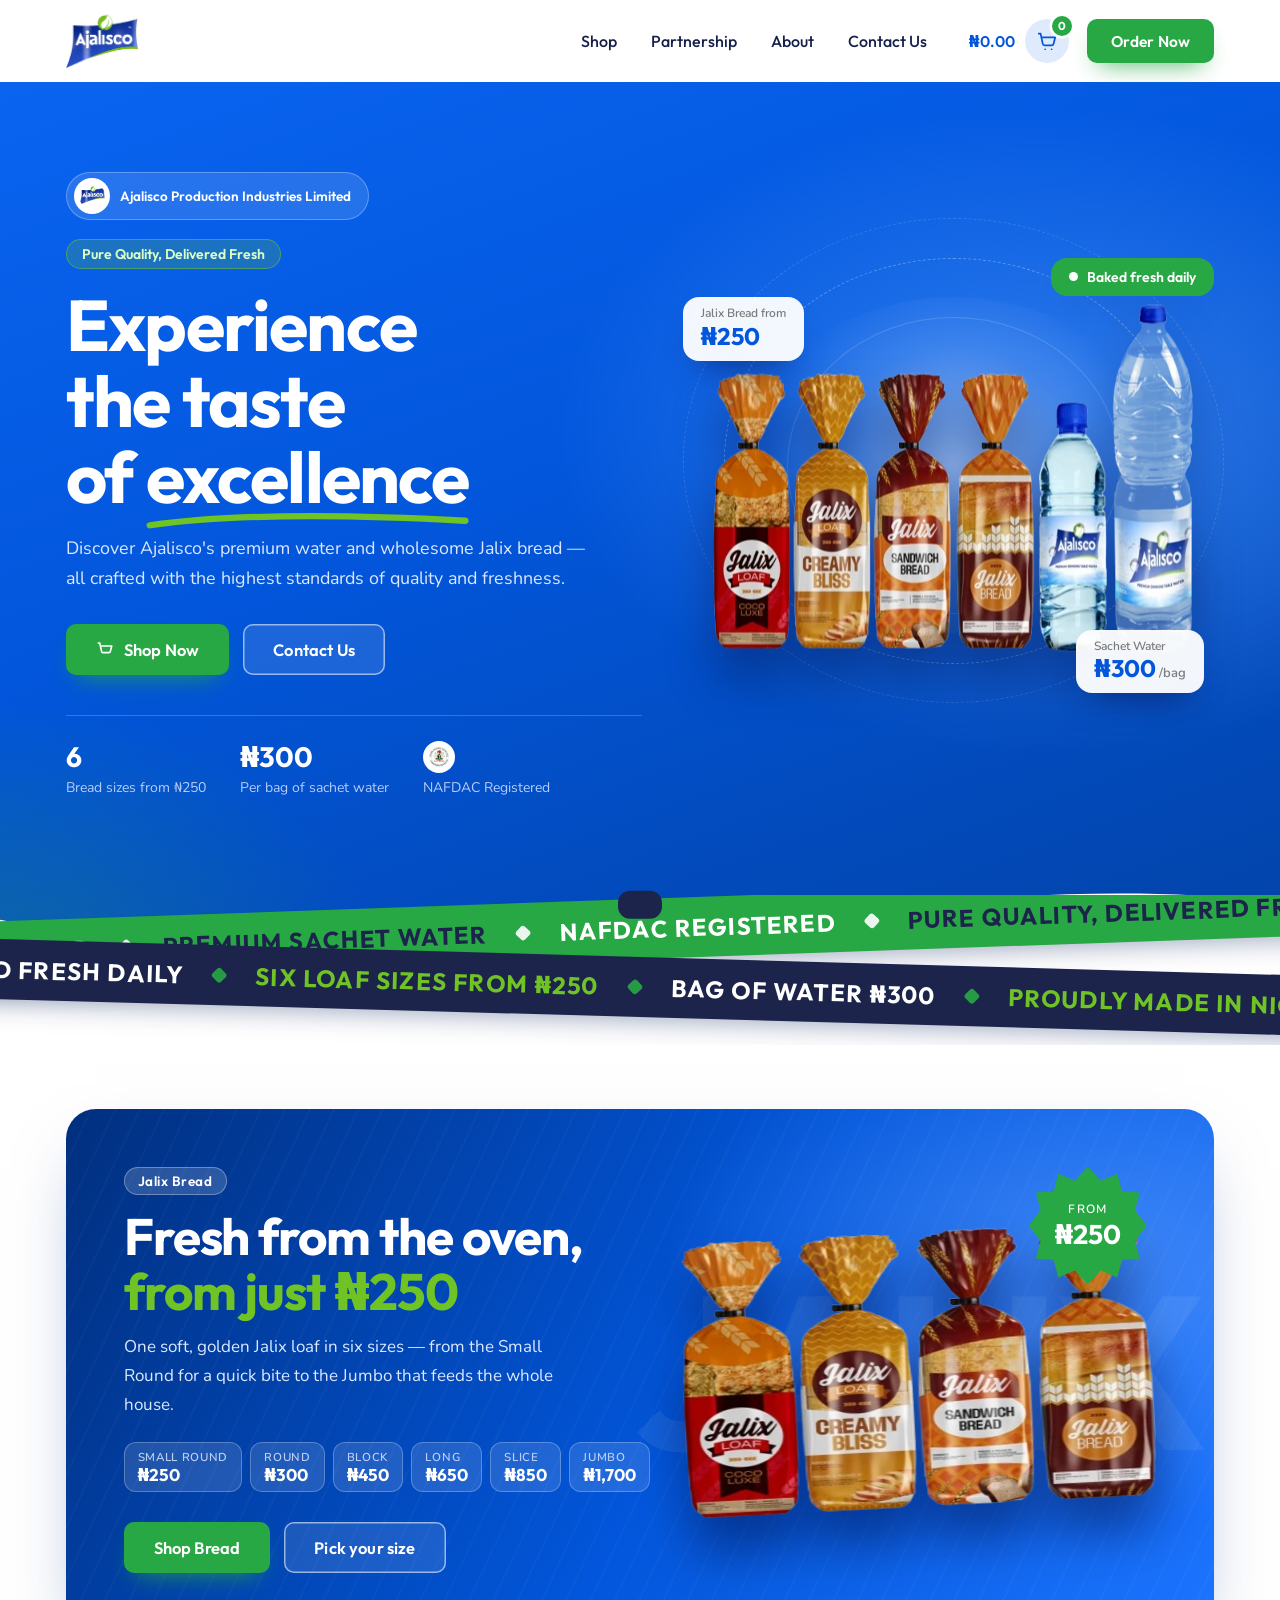
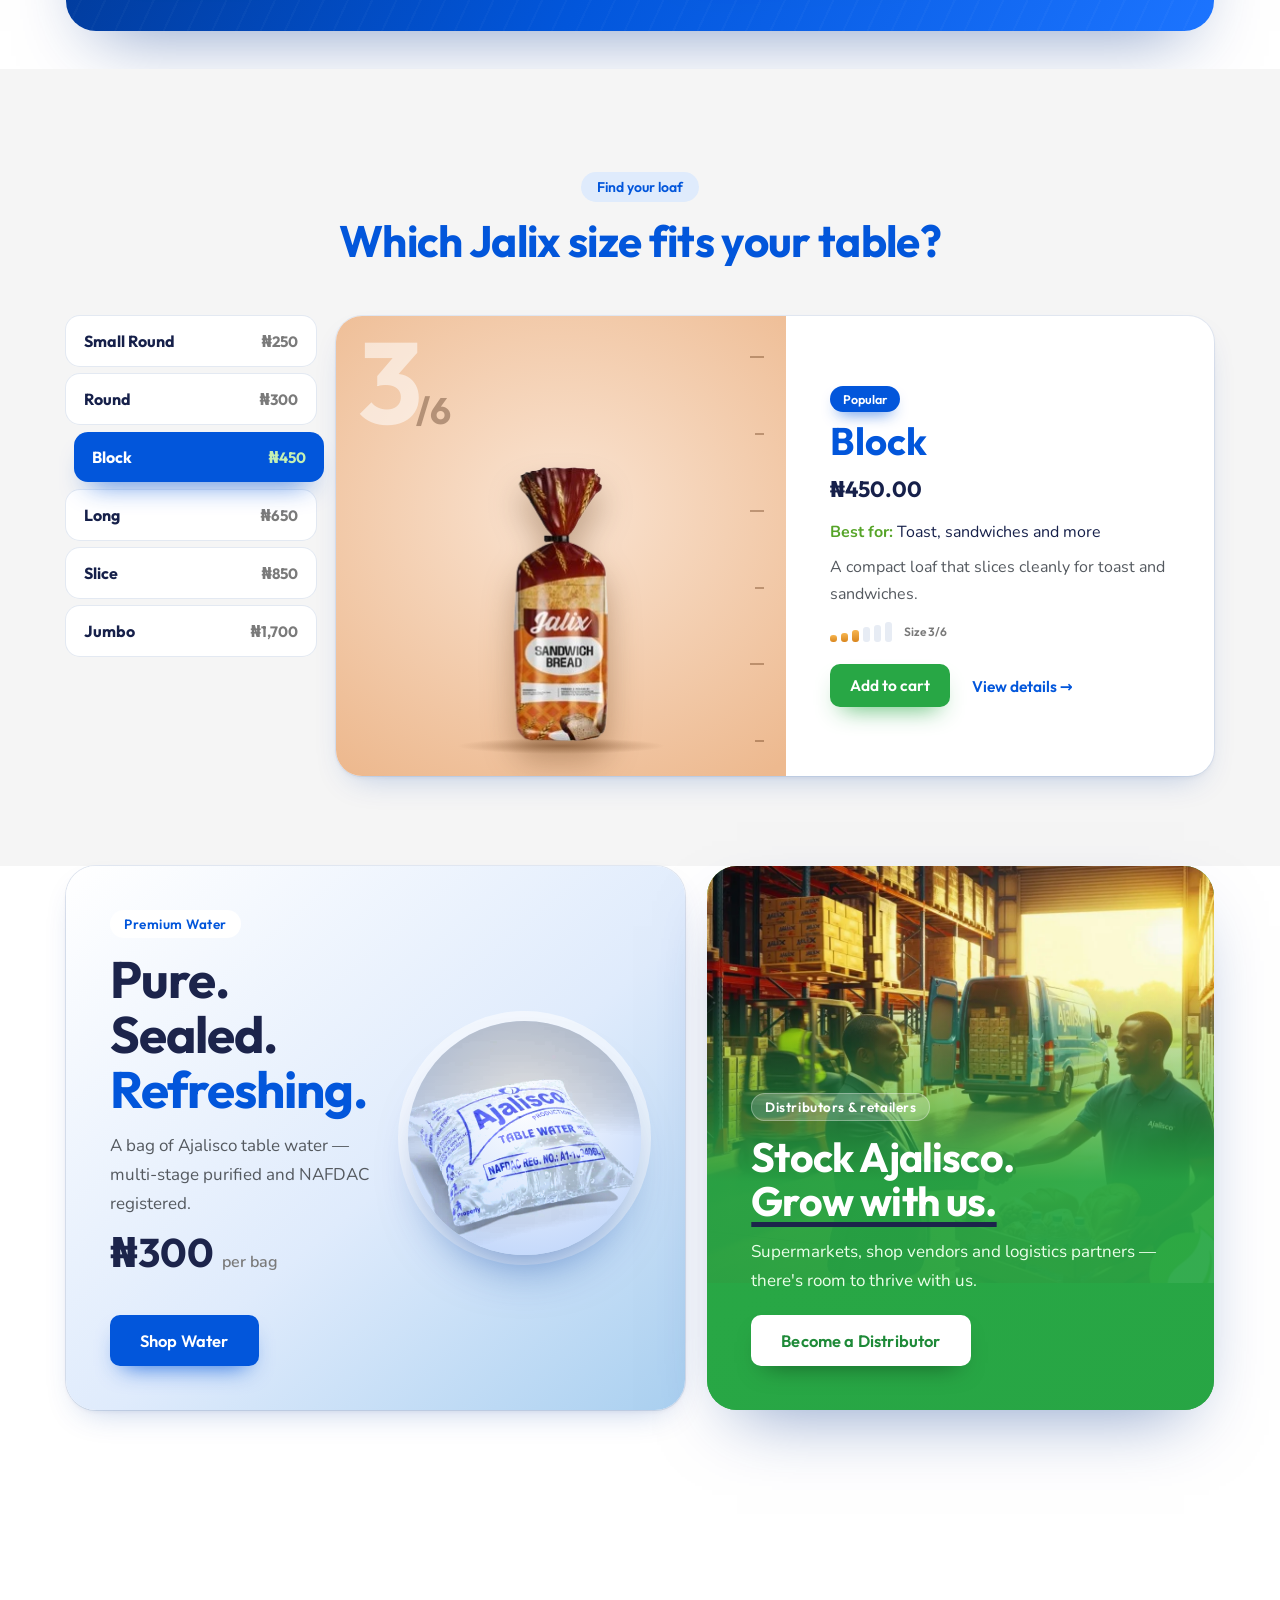
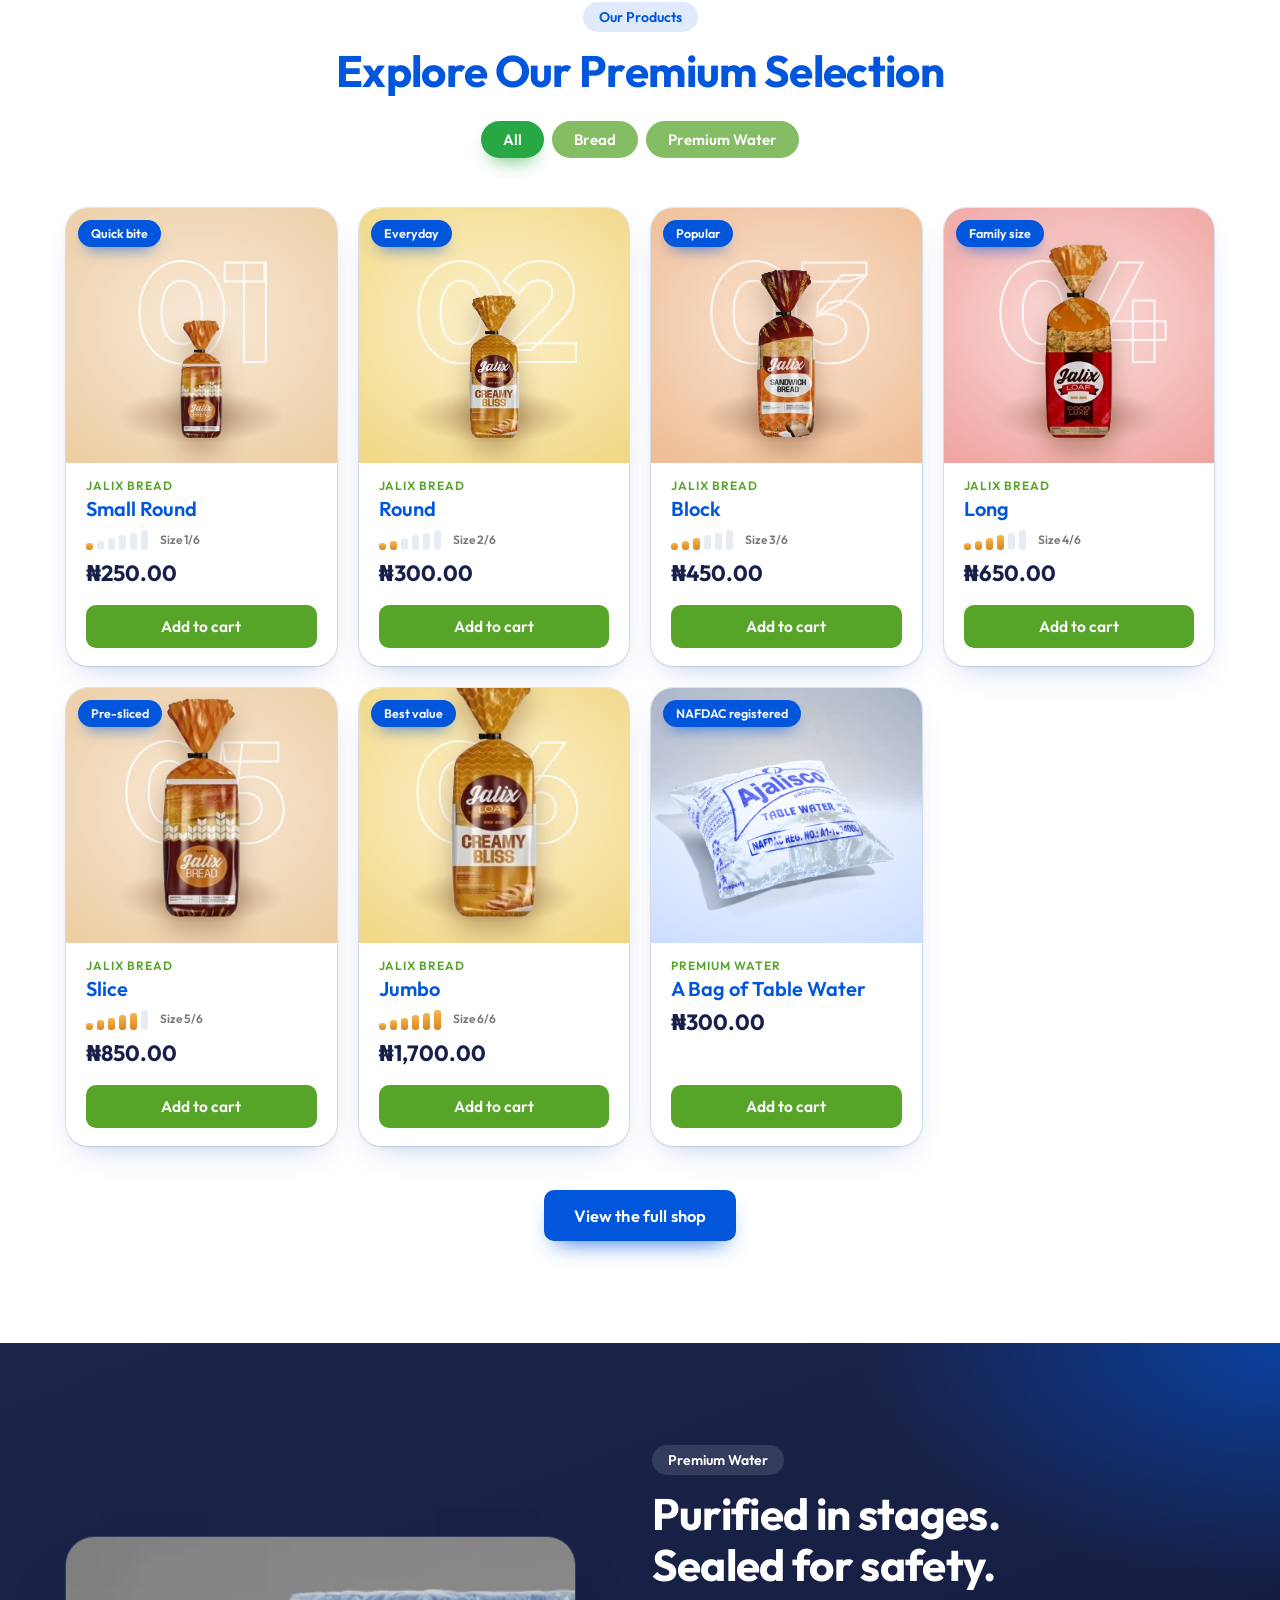
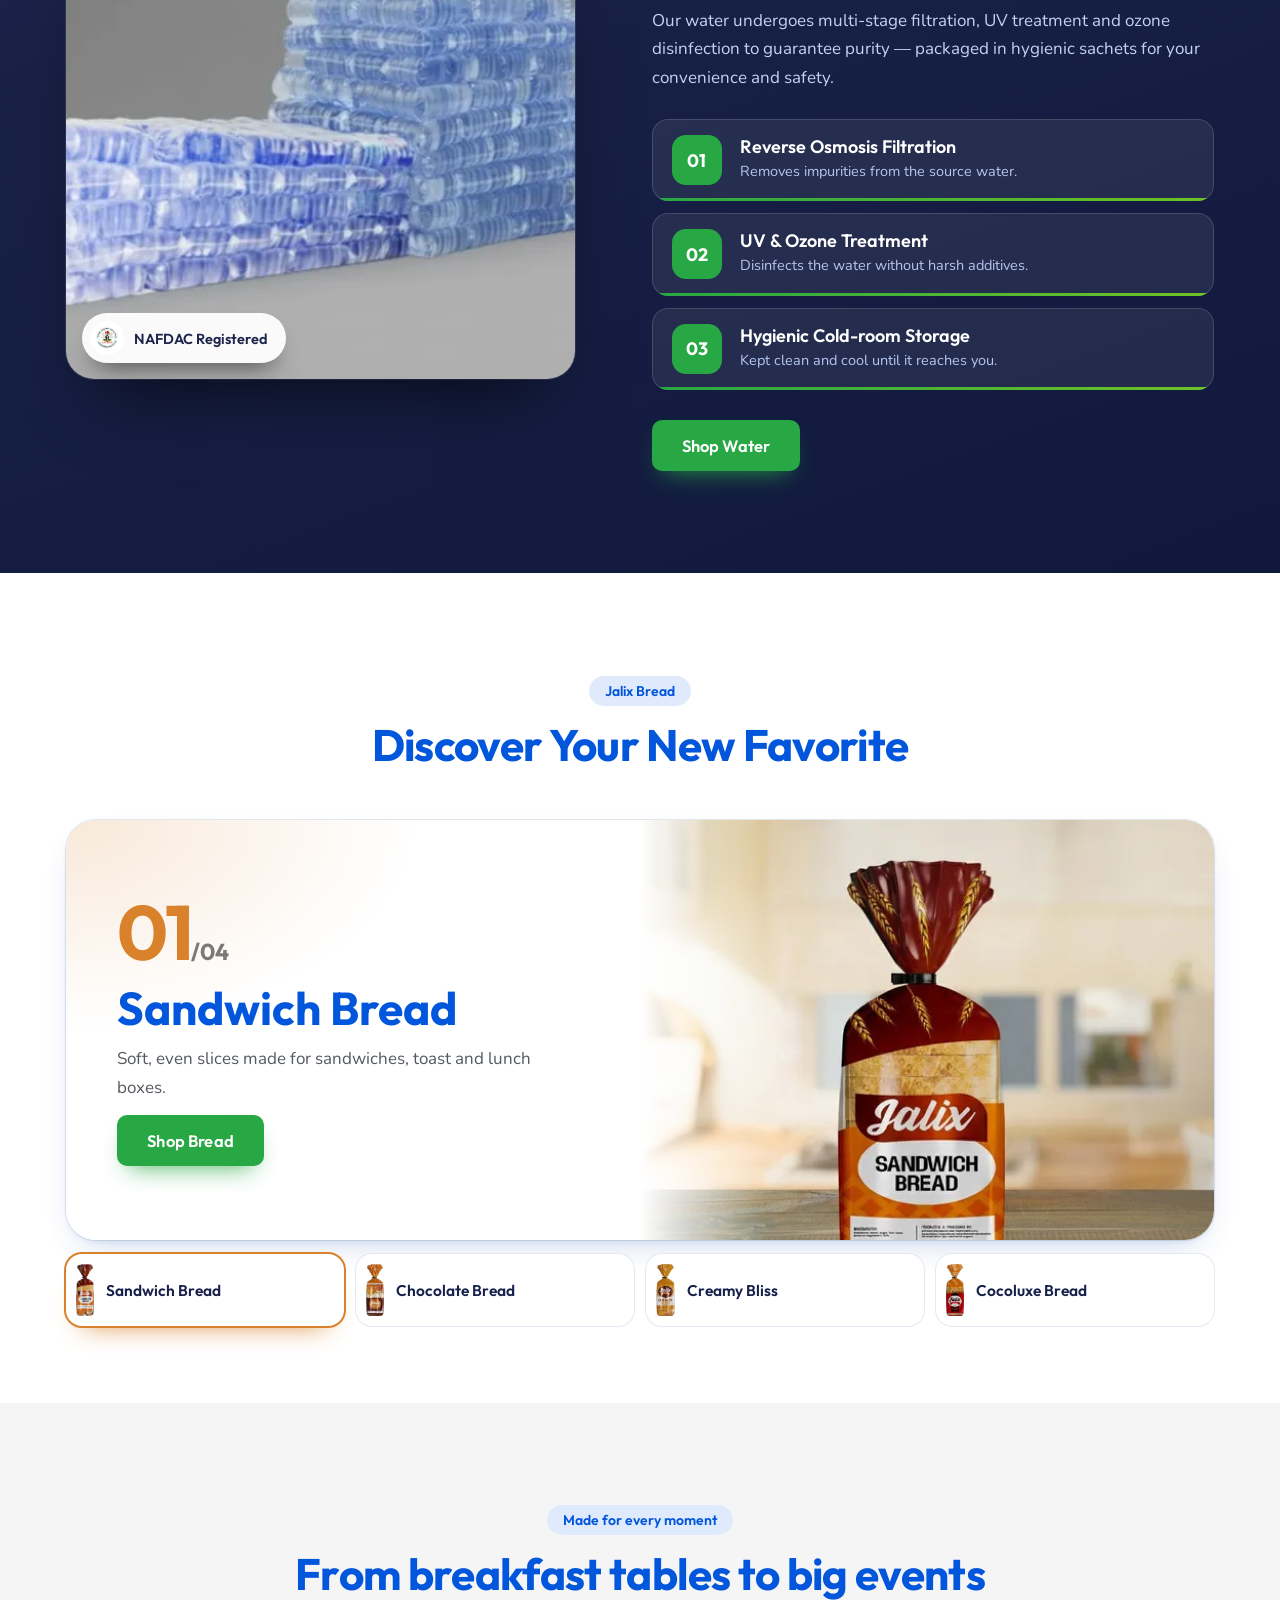
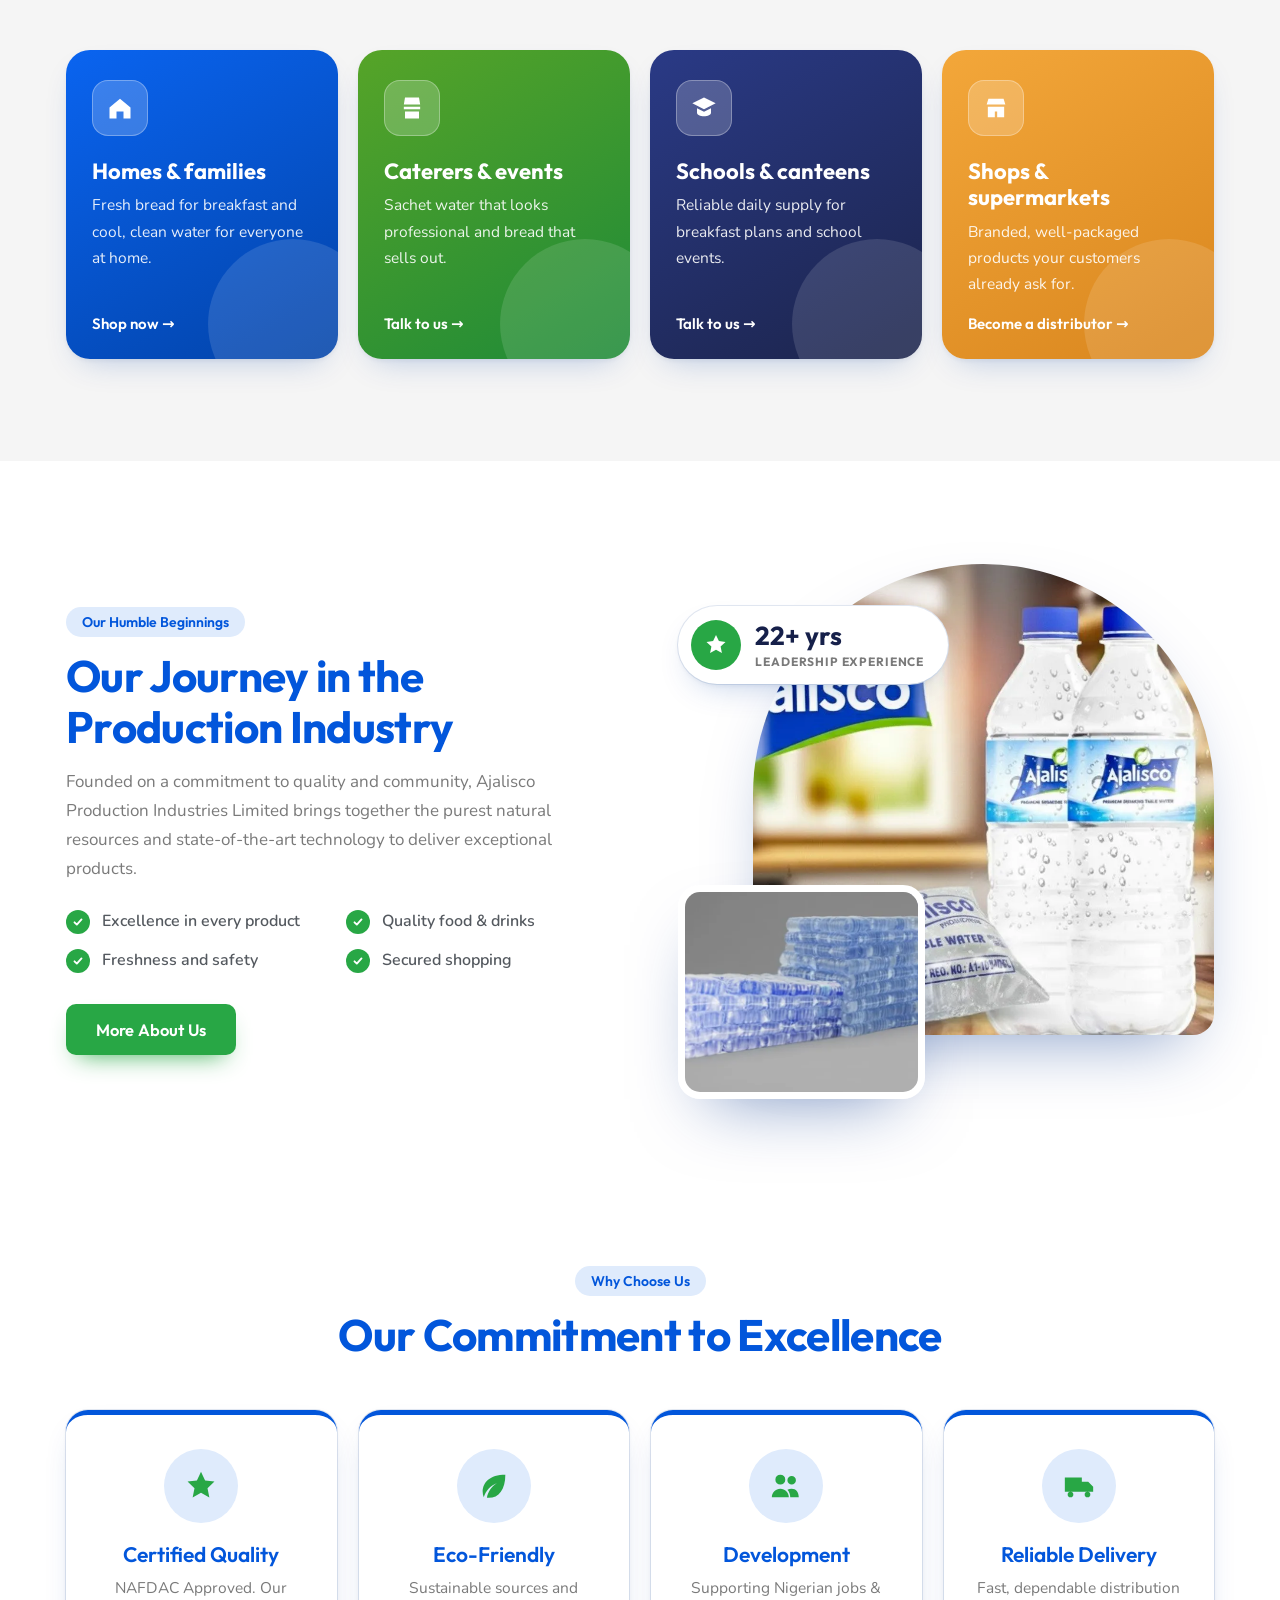
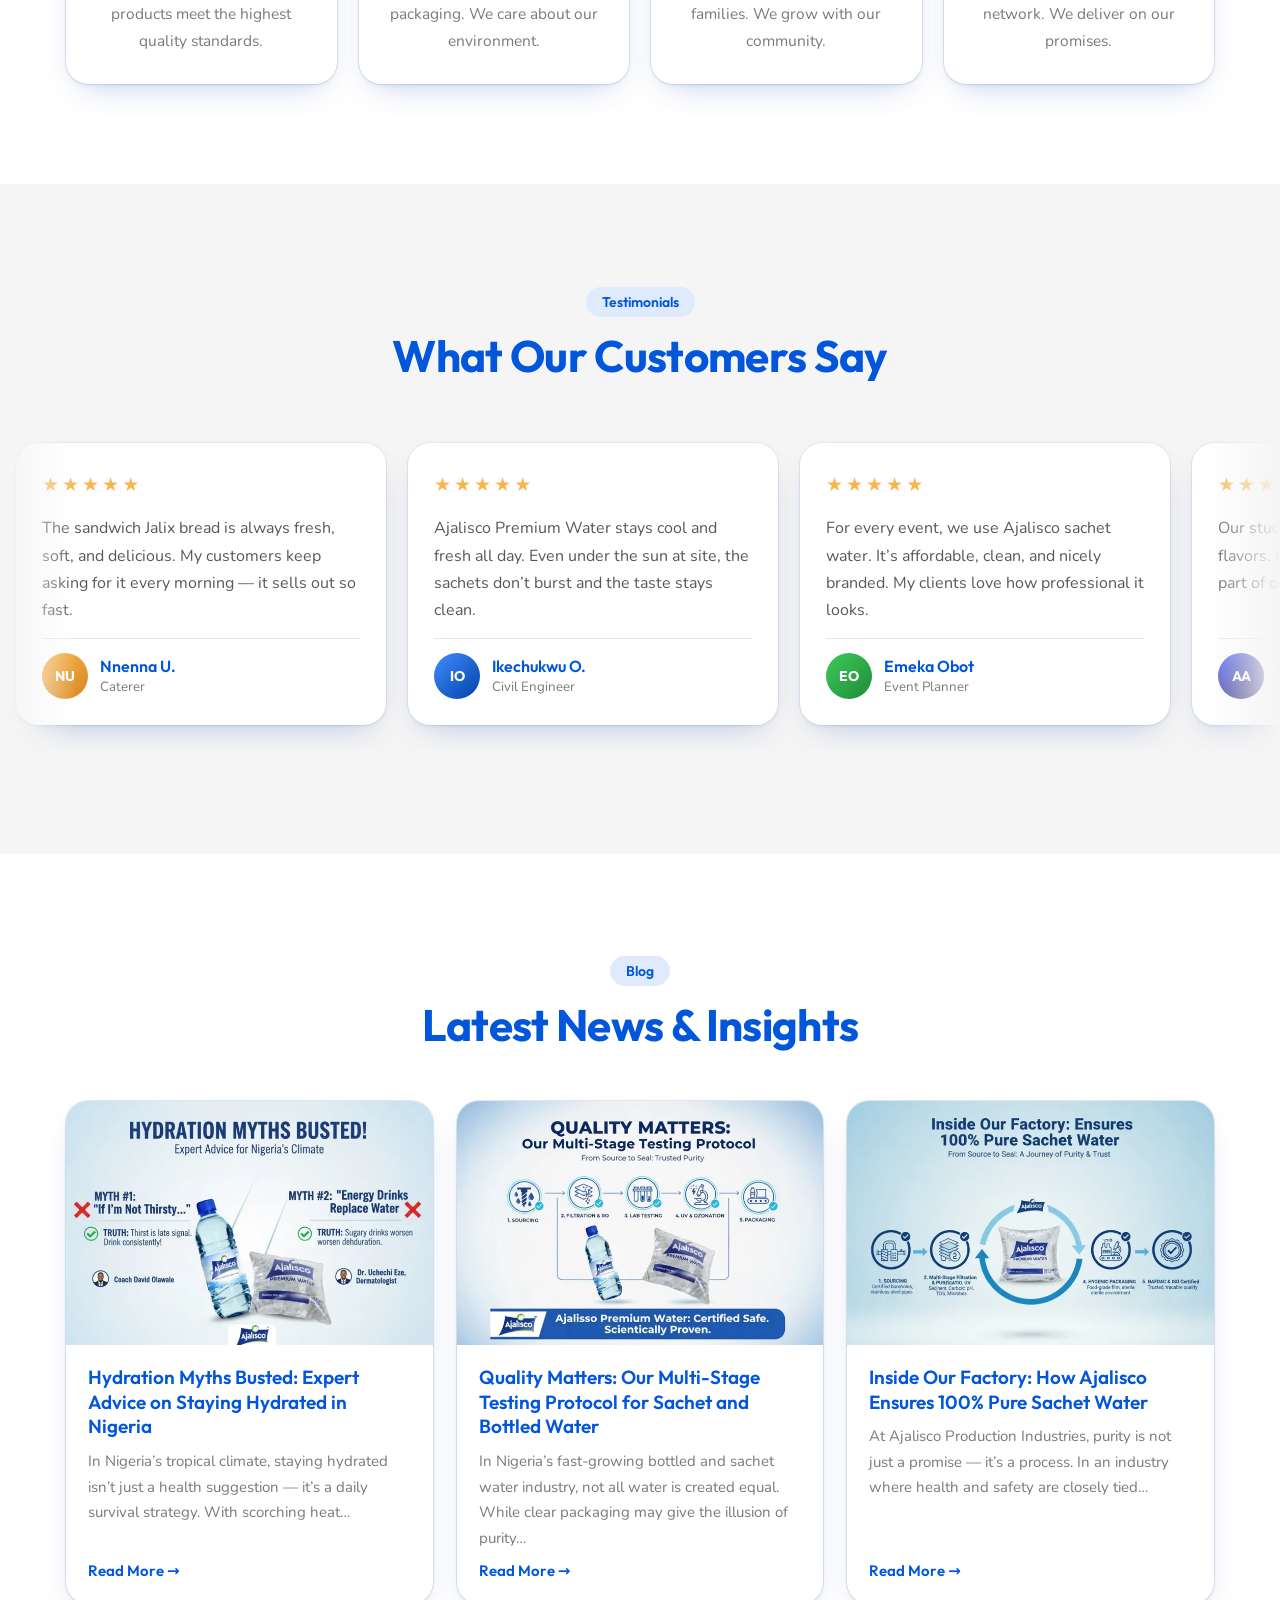
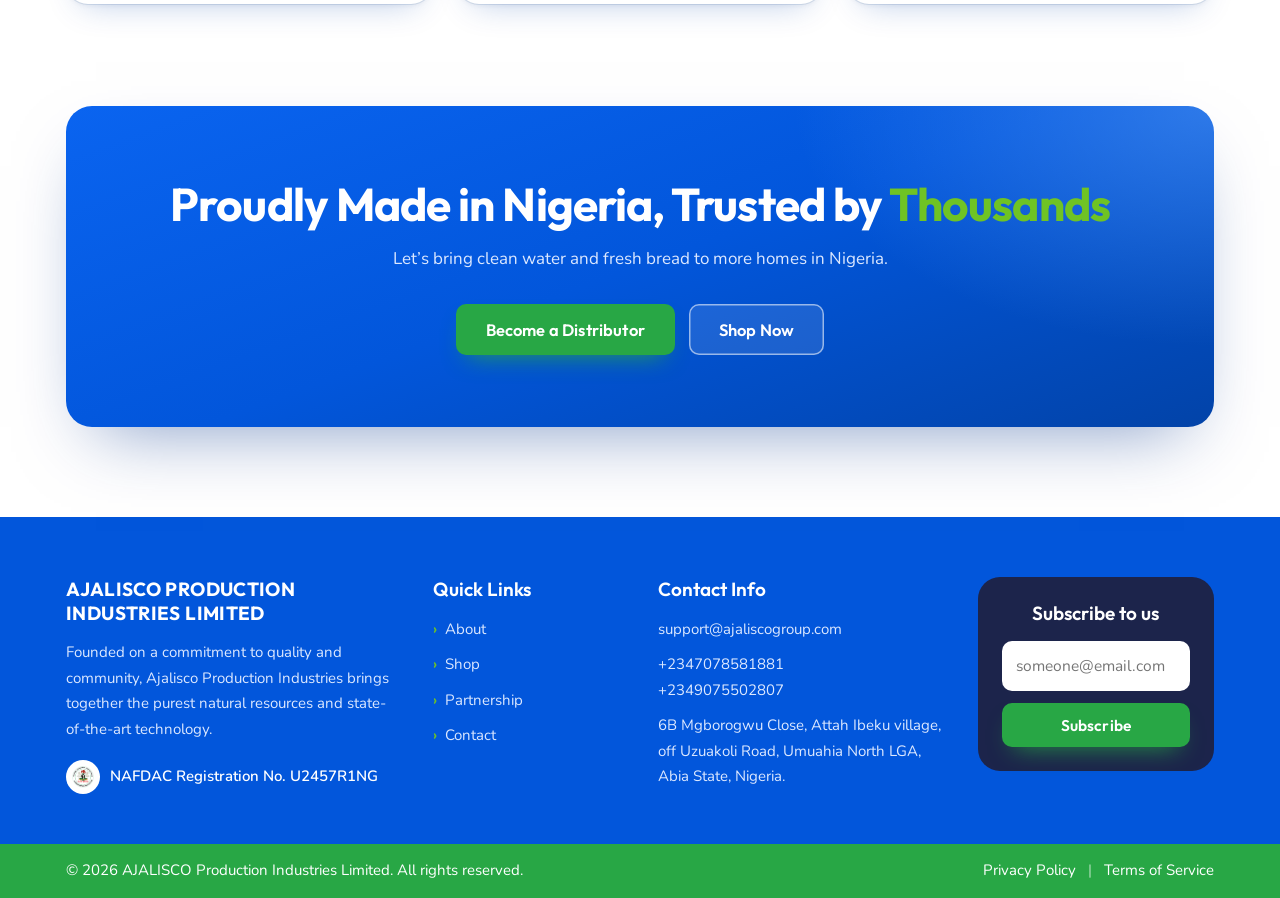
==== commit 4a36c72e: "Redesign: standard WooCommerce cart, homepage advert banners, remove Services page - Add to cart now" ====
--- a/index.html
+++ b/index.html
@@ -34,14 +34,13 @@
       <a class="brand" href="#/" aria-label="Ajalisco — home"><img src="assets/logo.webp" alt="Ajalisco" width="66" height="50"></a>
       <nav class="nav__links" id="navLinks" aria-label="Primary">
         <a href="#/shop" data-route="shop">Shop</a>
-        <a href="#/services" data-route="services">Services</a>
         <a href="#/partnership" data-route="partnership">Partnership</a>
         <a href="#/about" data-route="about">About</a>
         <a href="#/contact" data-route="contact">Contact Us</a>
         <a class="nav__mobile-cta" href="#/shop">Order Now</a>
       </nav>
       <div class="nav__actions">
-        <button class="cart-btn" type="button" data-open-cart aria-label="Open cart">
+        <button class="cart-btn" type="button" data-open-cart aria-label="View your shopping cart">
           <span class="cart-btn__total" data-total>₦0.00</span>
           <span class="cart-btn__icon">
             <svg width="22" height="22" viewBox="0 0 24 24" aria-hidden="true"><path fill="none" stroke="currentColor" stroke-width="1.9" stroke-linecap="round" stroke-linejoin="round" d="M3 4h2l2.4 11.2a2 2 0 0 0 2 1.6h7.7a2 2 0 0 0 2-1.5L21 8H6.2M10 21h.01M17 21h.01"/></svg>
@@ -58,6 +57,8 @@
 
     <!-- ================= HOME ================= -->
     <section class="page" id="page-home" data-title="Ajalisco Production Industries Limited — Pure Quality, Delivered Fresh">
+
+      <!-- Hero -->
       <div class="hero">
         <div class="bubbles" aria-hidden="true"><i></i><i></i><i></i><i></i><i></i><i></i><i></i><i></i><i></i><i></i></div>
         <div class="wrap hero__grid">
@@ -67,9 +68,7 @@
             <h1 class="hero__title rv">Experience the taste of <span class="swoosh">excellence<svg viewBox="0 0 300 24" preserveAspectRatio="none" aria-hidden="true"><path d="M4 17C70 6 160 3 296 12" fill="none" stroke="#6FC324" stroke-width="7" stroke-linecap="round"/></svg></span></h1>
             <p class="hero__lede rv">Discover Ajalisco's premium water and wholesome Jalix bread — all crafted with the highest standards of quality and freshness.</p>
             <div class="btn-row rv">
-              <a class="btn btn--green btn--lg" href="#/shop">
-                <svg width="18" height="18" viewBox="0 0 24 24" aria-hidden="true"><path fill="none" stroke="currentColor" stroke-width="2.2" stroke-linecap="round" stroke-linejoin="round" d="M3 4h2l2.4 11.2a2 2 0 0 0 2 1.6h7.7a2 2 0 0 0 2-1.5L21 8H6.2"/></svg>
-                Shop Now</a>
+              <a class="btn btn--green btn--lg" href="#/shop"><svg width="18" height="18" viewBox="0 0 24 24" aria-hidden="true"><path fill="none" stroke="currentColor" stroke-width="2.2" stroke-linecap="round" stroke-linejoin="round" d="M3 4h2l2.4 11.2a2 2 0 0 0 2 1.6h7.7a2 2 0 0 0 2-1.5L21 8H6.2"/></svg> Shop Now</a>
               <a class="btn btn--ghost-light btn--lg" href="#/contact">Contact Us</a>
             </div>
             <dl class="hero__facts rv">
@@ -87,15 +86,153 @@
             <div class="chip chip--c"><small>Sachet Water</small><b>₦300<em>/bag</em></b></div>
           </div>
         </div>
-        <svg class="hero__wave" viewBox="0 0 1440 90" preserveAspectRatio="none" aria-hidden="true"><path d="M0 50c240 50 480 50 720 20S1200 0 1440 30v60H0Z" fill="#DFEBFC"/></svg>
-      </div>
-
-      <div class="ticker" aria-hidden="true">
-        <div class="ticker__track">
-          <span>Pure Quality, Delivered Fresh</span><i>✦</i><span>NAFDAC Registered</span><i>✦</i><span>Jalix Bread in six sizes</span><i>✦</i><span>Premium Sachet Water</span><i>✦</i><span>Proudly Made in Nigeria</span><i>✦</i>
-        </div>
-      </div>
-
+        <svg class="hero__wave" viewBox="0 0 1440 90" preserveAspectRatio="none" aria-hidden="true"><path d="M0 50c240 50 480 50 720 20S1200 0 1440 30v60H0Z" fill="#fff"/></svg>
+      </div>
+
+      <!-- Crossing ticker tapes -->
+      <div class="tapes" aria-hidden="true">
+        <div class="tape tape--green"><div class="tape__track">
+          <span>Jalix Bread</span><i></i><span>Premium Sachet Water</span><i></i><span>NAFDAC Registered</span><i></i><span>Pure Quality, Delivered Fresh</span><i></i>
+          <span>Jalix Bread</span><i></i><span>Premium Sachet Water</span><i></i><span>NAFDAC Registered</span><i></i><span>Pure Quality, Delivered Fresh</span><i></i>
+        </div></div>
+        <div class="tape tape--navy"><div class="tape__track tape__track--rev">
+          <span>Baked fresh daily</span><i></i><span>Six loaf sizes from ₦250</span><i></i><span>Bag of water ₦300</span><i></i><span>Proudly made in Nigeria</span><i></i>
+          <span>Baked fresh daily</span><i></i><span>Six loaf sizes from ₦250</span><i></i><span>Bag of water ₦300</span><i></i><span>Proudly made in Nigeria</span><i></i>
+        </div></div>
+      </div>
+
+      <!-- Advert banner: Bread -->
+      <section class="section section--ads">
+        <div class="wrap">
+          <article class="ad ad--bread rv">
+            <div class="ad__copy">
+              <p class="ad__kicker">Jalix Bread</p>
+              <h2 class="ad__title">Fresh from the oven,<br><em>from just ₦250</em></h2>
+              <p class="ad__text">One soft, golden Jalix loaf in six sizes — from the Small Round for a quick bite to the Jumbo that feeds the whole house.</p>
+              <ul class="price-chips">
+                <li><b>Small Round</b>₦250</li><li><b>Round</b>₦300</li><li><b>Block</b>₦450</li><li><b>Long</b>₦650</li><li><b>Slice</b>₦850</li><li><b>Jumbo</b>₦1,700</li>
+              </ul>
+              <div class="btn-row"><a class="btn btn--green btn--lg" href="#/shop" data-filter-link="bread">Shop Bread</a><a class="btn btn--ghost-light btn--lg" href="#size-picker" data-scroll="size-picker">Pick your size</a></div>
+            </div>
+            <div class="ad__art" aria-hidden="true">
+              <span class="ad__ghost">JALIX</span>
+              <img src="assets/loaves.webp" alt="" width="401" height="277" loading="lazy">
+              <span class="burst"><small>From</small><b>₦250</b></span>
+            </div>
+          </article>
+        </div>
+      </section>
+
+      <!-- Size picker -->
+      <section class="section section--gray picker-sec" id="size-picker">
+        <div class="wrap">
+          <div class="head-center">
+            <p class="kicker kicker--center rv">Find your loaf</p>
+            <h2 class="title rv">Which Jalix size fits your table?</h2>
+          </div>
+          <div class="picker rv woocommerce" id="picker">
+            <div class="picker__sizes" role="tablist" aria-label="Loaf size" id="pickerSizes"></div>
+            <div class="picker__stage" id="pickerStage"></div>
+          </div>
+        </div>
+      </section>
+
+      <!-- Advert banners: Water + Distributor -->
+      <section class="section section--ads section--ads2">
+        <div class="wrap ads2">
+          <article class="ad ad--water rv">
+            <div class="bubbles bubbles--sm" aria-hidden="true"><i></i><i></i><i></i><i></i><i></i><i></i></div>
+            <div class="ad__copy">
+              <p class="ad__kicker ad__kicker--blue">Premium Water</p>
+              <h2 class="ad__title ad__title--dark">Pure. Sealed.<br><em>Refreshing.</em></h2>
+              <p class="ad__text ad__text--dark">A bag of Ajalisco table water — multi-stage purified and NAFDAC registered.</p>
+              <p class="ad__price">₦300 <small>per bag</small></p>
+              <a class="btn btn--blue btn--lg" href="#/shop" data-filter-link="water">Shop Water</a>
+            </div>
+            <div class="ad__art ad__art--water" aria-hidden="true"><div class="orb"><img src="assets/sachet.webp" alt="" loading="lazy"></div></div>
+          </article>
+          <article class="ad ad--partner rv" style="--i:1">
+            <div class="ad__copy">
+              <p class="ad__kicker ad__kicker--light">Distributors &amp; retailers</p>
+              <h2 class="ad__title">Stock Ajalisco.<br><em>Grow with us.</em></h2>
+              <p class="ad__text">Supermarkets, shop vendors and logistics partners — there's room to thrive with us.</p>
+              <a class="btn btn--white btn--lg" href="#/partnership">Become a Distributor</a>
+            </div>
+            <div class="ad__art ad__art--photo" aria-hidden="true"><img src="assets/partner.webp" alt="" loading="lazy"></div>
+          </article>
+        </div>
+      </section>
+
+      <!-- Product grid (WooCommerce-style loop) -->
+      <section class="section" id="home-products">
+        <div class="wrap">
+          <div class="head-center">
+            <p class="kicker kicker--center rv">Our Products</p>
+            <h2 class="title rv">Explore Our Premium Selection</h2>
+            <div class="tabs rv" role="tablist" aria-label="Filter products" data-tabs="home">
+              <button role="tab" aria-selected="true" data-filter="all">All</button>
+              <button role="tab" aria-selected="false" data-filter="bread">Bread</button>
+              <button role="tab" aria-selected="false" data-filter="water">Premium Water</button>
+            </div>
+          </div>
+          <div class="woocommerce" data-grid="home"></div>
+          <div class="center rv"><a class="btn btn--blue btn--lg" href="#/shop">View the full shop</a></div>
+        </div>
+      </section>
+
+      <!-- Brand marketing: water purification (from the old Services page) -->
+      <section class="section section--navy purify">
+        <div class="bubbles bubbles--sm" aria-hidden="true"><i></i><i></i><i></i><i></i><i></i><i></i></div>
+        <div class="wrap purify__grid">
+          <div class="purify__media rv">
+            <img src="assets/stacks.webp" alt="Stacked bags of Ajalisco sachet water" loading="lazy">
+            <span class="nafdac-tag"><img src="assets/nafdac.png" alt="" width="34" height="34"> NAFDAC Registered</span>
+          </div>
+          <div class="purify__copy">
+            <p class="kicker kicker--dark rv">Premium Water</p>
+            <h2 class="title title--light rv">Purified in stages.<br>Sealed for safety.</h2>
+            <p class="lede lede--light rv">Our water undergoes multi-stage filtration, UV treatment and ozone disinfection to guarantee purity — packaged in hygienic sachets for your convenience and safety.</p>
+            <ol class="stages">
+              <li class="rv"><span class="stages__n">01</span><div><b>Reverse Osmosis Filtration</b><small>Removes impurities from the source water.</small></div></li>
+              <li class="rv" style="--i:1"><span class="stages__n">02</span><div><b>UV &amp; Ozone Treatment</b><small>Disinfects the water without harsh additives.</small></div></li>
+              <li class="rv" style="--i:2"><span class="stages__n">03</span><div><b>Hygienic Cold-room Storage</b><small>Kept clean and cool until it reaches you.</small></div></li>
+            </ol>
+            <a class="btn btn--green btn--lg rv" href="#/shop" data-filter-link="water">Shop Water</a>
+          </div>
+        </div>
+      </section>
+
+      <!-- Brand marketing: flavours (from the old Services page) -->
+      <section class="section flavours-sec">
+        <div class="wrap">
+          <div class="head-center">
+            <p class="kicker kicker--center rv">Jalix Bread</p>
+            <h2 class="title rv">Discover Your New Favorite</h2>
+          </div>
+          <div class="fl rv" id="fl">
+            <div class="fl__stage" id="flStage"></div>
+            <div class="fl__nav" id="flNav" role="tablist" aria-label="Choose a flavour"></div>
+          </div>
+        </div>
+      </section>
+
+      <!-- Brand marketing: who we serve -->
+      <section class="section section--gray serve">
+        <div class="wrap">
+          <div class="head-center">
+            <p class="kicker kicker--center rv">Made for every moment</p>
+            <h2 class="title rv">From breakfast tables to big events</h2>
+          </div>
+          <div class="serve__grid">
+            <a class="tile tile--a rv" href="#/shop"><span class="tile__icon"><svg viewBox="0 0 24 24"><path d="M3 11.5 12 4l9 7.5V21h-6v-6H9v6H3Z"/></svg></span><h3>Homes &amp; families</h3><p>Fresh bread for breakfast and cool, clean water for everyone at home.</p><span class="more">Shop now <b aria-hidden="true">→</b></span></a>
+            <a class="tile tile--b rv" style="--i:1" href="#/contact"><span class="tile__icon"><svg viewBox="0 0 24 24"><path d="M6 3h12l1 6H5Zm-1 8h14v2H5Zm1 4h12v6H6Z"/></svg></span><h3>Caterers &amp; events</h3><p>Sachet water that looks professional and bread that sells out.</p><span class="more">Talk to us <b aria-hidden="true">→</b></span></a>
+            <a class="tile tile--c rv" style="--i:2" href="#/contact"><span class="tile__icon"><svg viewBox="0 0 24 24"><path d="m12 3 10 5-10 5L2 8Zm-6 9.2 6 3 6-3V16c0 1.7-2.7 3-6 3s-6-1.3-6-3Z"/></svg></span><h3>Schools &amp; canteens</h3><p>Reliable daily supply for breakfast plans and school events.</p><span class="more">Talk to us <b aria-hidden="true">→</b></span></a>
+            <a class="tile tile--d rv" style="--i:3" href="#/partnership"><span class="tile__icon"><svg viewBox="0 0 24 24"><path d="M4 9h16l-1.5-5h-13Zm1 2v9h6v-5h2v5h6v-9Z"/></svg></span><h3>Shops &amp; supermarkets</h3><p>Branded, well-packaged products your customers already ask for.</p><span class="more">Become a distributor <b aria-hidden="true">→</b></span></a>
+          </div>
+        </div>
+      </section>
+
+      <!-- Journey + values -->
       <section class="section journey">
         <div class="wrap journey__grid">
           <div class="journey__copy">
@@ -118,23 +255,7 @@
         </div>
       </section>
 
-      <section class="section section--gray" id="home-products">
-        <div class="wrap">
-          <div class="head-center">
-            <p class="kicker kicker--center rv">Our Products</p>
-            <h2 class="title rv">Explore Our Premium Selection</h2>
-            <div class="tabs rv" role="tablist" aria-label="Filter products" data-tabs="home">
-              <button role="tab" aria-selected="true" data-filter="all">All</button>
-              <button role="tab" aria-selected="false" data-filter="bread">Bread</button>
-              <button role="tab" aria-selected="false" data-filter="water">Premium Water</button>
-            </div>
-          </div>
-          <div class="grid" data-grid="home"></div>
-          <div class="center rv"><a class="btn btn--blue btn--lg" href="#/shop">View the full shop</a></div>
-        </div>
-      </section>
-
-      <section class="section">
+      <section class="section section--tight">
         <div class="wrap">
           <div class="head-center">
             <p class="kicker kicker--center rv">Why Choose Us</p>
@@ -149,6 +270,7 @@
         </div>
       </section>
 
+      <!-- Testimonials -->
       <section class="section section--gray">
         <div class="head-center wrap">
           <p class="kicker kicker--center rv">Testimonials</p>
@@ -164,6 +286,7 @@
         </div>
       </section>
 
+      <!-- Blog -->
       <section class="section">
         <div class="wrap">
           <div class="head-center">
@@ -190,83 +313,43 @@
       <section class="wrap cta-wrap" data-cta='{"primary":["Become a Distributor","#/partnership"],"secondary":["Shop Now","#/shop"]}'></section>
     </section>
 
-    <!-- ================= SHOP ================= -->
+    <!-- ================= SHOP (WooCommerce-style) ================= -->
     <section class="page" id="page-shop" data-title="Shop — Ajalisco Production Industries Limited">
       <div class="banner"><div class="bubbles bubbles--sm" aria-hidden="true"><i></i><i></i><i></i><i></i><i></i><i></i></div><div class="wrap"><h1>Shop</h1><p>Discover our premium products and exclusive offers</p></div></div>
       <section class="section section--tight">
-        <div class="wrap">
+        <div class="wrap woocommerce">
+          <nav class="woocommerce-breadcrumb" aria-label="Breadcrumb"><a href="#/">Home</a> <span>/</span> Shop</nav>
           <div class="shopbar">
-            <p class="shopbar__count" id="shopCount">Showing all 7 results</p>
-            <div class="tabs tabs--sm" role="tablist" aria-label="Filter products" data-tabs="shop">
+            <p class="woocommerce-result-count" id="shopCount">Showing all 7 results</p>
+            <div class="tabs tabs--sm" role="tablist" aria-label="Product categories" data-tabs="shop">
               <button role="tab" aria-selected="true" data-filter="all">All</button>
               <button role="tab" aria-selected="false" data-filter="bread">Bread</button>
               <button role="tab" aria-selected="false" data-filter="water">Premium Water</button>
             </div>
-            <label class="select"><span class="sr">Sort products</span>
-              <select id="shopSort">
-                <option value="default">Default sorting</option>
-                <option value="low">Sort by price: low to high</option>
-                <option value="high">Sort by price: high to low</option>
+            <form class="woocommerce-ordering" onsubmit="return false">
+              <select class="orderby" id="shopSort" aria-label="Shop order">
+                <option value="menu_order">Default sorting</option>
+                <option value="price">Sort by price: low to high</option>
+                <option value="price-desc">Sort by price: high to low</option>
               </select>
-            </label>
-          </div>
-          <div class="grid grid--shop" data-grid="shop"></div>
-          <noscript><p class="center">Small Round ₦250 · Round ₦300 · Block ₦450 · Long ₦650 · Slice ₦850 · Jumbo ₦1,700 · Bag of table water ₦300. Order on WhatsApp: +234 707 858 1881</p></noscript>
-        </div>
-      </section>
-    </section>
-
-    <!-- ================= SERVICES ================= -->
-    <section class="page" id="page-services" data-title="Services — Ajalisco Production Industries Limited">
-      <div class="banner"><div class="bubbles bubbles--sm" aria-hidden="true"><i></i><i></i><i></i><i></i><i></i><i></i></div><div class="wrap"><h1>Services</h1><p>What we make, and how we make it</p></div></div>
-
-      <section class="section section--tight">
-        <div class="wrap">
-          <div class="head-center">
-            <p class="kicker kicker--center rv">What We Produce</p>
-            <h2 class="title rv">Explore our diverse range of quality products.</h2>
-          </div>
-          <div class="cards2">
-            <a class="mini rv" href="#/shop" data-filter-link="water"><span class="mini__icon mini__icon--blue"><svg viewBox="0 0 24 24"><path d="M12 2.7S5 10.2 5 14.6A7 7 0 0 0 19 14.6C19 10.2 12 2.7 12 2.7Z"/></svg></span><h3>Premium Water</h3><p>NAFDAC certified pure drinking water, available for homes and businesses.</p></a>
-            <a class="mini rv" style="--i:1" href="#/shop" data-filter-link="bread"><span class="mini__icon"><svg viewBox="0 0 24 24"><path d="M12 3c-4.5 0-8 2.6-8 6 0 1.4.8 2.4 2 3v6.5c0 .8.7 1.5 1.5 1.5h9c.8 0 1.5-.7 1.5-1.5V12c1.2-.6 2-1.6 2-3 0-3.4-3.5-6-8-6Z"/></svg></span><h3>Jalix Bread</h3><p>A wide variety of bread flavors, from classic white to whole wheat and more.</p></a>
-          </div>
-        </div>
-      </section>
-
-      <section class="section section--gray split-sec">
-        <div class="wrap split">
-          <div class="split__copy">
-            <p class="kicker rv">Premium Water</p>
-            <h2 class="title title--md rv">Premium Sachet Water</h2>
-            <p class="lede rv">Our water undergoes multi-stage filtration, UV treatment, and ozone disinfection to guarantee purity. Packaged in hygienic sachets for your convenience and safety.</p>
-            <ul class="ticks ticks--1 rv">
-              <li>Reverse Osmosis Filtration</li>
-              <li>UV &amp; Ozone Treatment</li>
-              <li>Hygienic Cold-room Storage</li>
-            </ul>
-            <a class="btn btn--green btn--lg rv" href="#/shop" data-filter-link="water">Shop Water</a>
-          </div>
-          <div class="split__media rv"><img src="assets/stacks.webp" alt="Stacked bags of Ajalisco sachet water" loading="lazy"></div>
-        </div>
-      </section>
-
-      <section class="section">
-        <div class="wrap">
-          <div class="head-center">
-            <p class="kicker kicker--center rv">Jalix Bread</p>
-            <h2 class="title rv">Discover Your New Favorite</h2>
-          </div>
-          <div class="flavours">
-            <figure class="flavour rv"><img src="assets/flavour-sandwich.webp" alt="Jalix Sandwich Bread" loading="lazy"><figcaption>Sandwich Bread</figcaption></figure>
-            <figure class="flavour rv" style="--i:1"><img src="assets/flavour-chocolate.webp" alt="Jalix Chocolate Bread" loading="lazy"><figcaption>Chocolate Bread</figcaption></figure>
-            <figure class="flavour rv" style="--i:2"><img src="assets/flavour-creamy.webp" alt="Jalix Creamy Bliss bread" loading="lazy"><figcaption>Creamy Bliss</figcaption></figure>
-            <figure class="flavour rv" style="--i:3"><img src="assets/flavour-cocoluxe.webp" alt="Jalix Cocoluxe Bread" loading="lazy"><figcaption>Cocoluxe Bread</figcaption></figure>
-          </div>
-          <div class="center rv"><a class="btn btn--green btn--lg" href="#/shop" data-filter-link="bread">Shop Bread</a></div>
-        </div>
-      </section>
-
-      <section class="wrap cta-wrap" data-cta='{"primary":["Become a Distributor","#/partnership"],"secondary":["Request a Custom Order →","#/contact"]}'></section>
+            </form>
+          </div>
+          <div data-grid="shop"></div>
+          <noscript><p class="center">Small Round ₦250 · Round ₦300 · Block ₦450 · Long ₦650 · Slice ₦850 · Jumbo ₦1,700 · Bag of table water ₦300.</p></noscript>
+        </div>
+      </section>
+    </section>
+
+    <!-- ================= SINGLE PRODUCT ================= -->
+    <section class="page" id="page-product" data-title="Product — Ajalisco Production Industries Limited">
+      <div class="banner banner--sm"><div class="bubbles bubbles--sm" aria-hidden="true"><i></i><i></i><i></i><i></i><i></i><i></i></div><div class="wrap"><h1 id="pTitleBanner">Product</h1></div></div>
+      <section class="section section--tight"><div class="wrap woocommerce" id="productView"></div></section>
+    </section>
+
+    <!-- ================= CART ================= -->
+    <section class="page" id="page-cart" data-title="Cart — Ajalisco Production Industries Limited">
+      <div class="banner banner--sm"><div class="bubbles bubbles--sm" aria-hidden="true"><i></i><i></i><i></i><i></i><i></i><i></i></div><div class="wrap"><h1>Cart</h1></div></div>
+      <section class="section section--tight"><div class="wrap woocommerce" id="cartView"></div></section>
     </section>
 
     <!-- ================= PARTNERSHIP ================= -->
@@ -415,7 +498,7 @@
       <div>
         <h3>Quick Links</h3>
         <ul class="footer__links">
-          <li><a href="#/about">About</a></li><li><a href="#/shop">Shop</a></li><li><a href="#/services">Services</a></li><li><a href="#/partnership">Partnership</a></li><li><a href="#/contact">Contact</a></li>
+          <li><a href="#/about">About</a></li><li><a href="#/shop">Shop</a></li><li><a href="#/partnership">Partnership</a></li><li><a href="#/contact">Contact</a></li>
         </ul>
       </div>
       <div>
@@ -441,40 +524,10 @@
     </div>
   </footer>
 
-  <!-- Floating cart bar -->
-  <div class="orderbar" data-orderbar hidden>
-    <span class="orderbar__icon" aria-hidden="true"><svg width="20" height="20" viewBox="0 0 24 24"><path fill="none" stroke="currentColor" stroke-width="2" stroke-linecap="round" stroke-linejoin="round" d="M3 4h2l2.4 11.2a2 2 0 0 0 2 1.6h7.7a2 2 0 0 0 2-1.5L21 8H6.2"/></svg></span>
-    <p><b><span data-count>0</span> <span data-items-label>items</span></b><small data-total>₦0.00</small></p>
-    <button class="btn btn--green" type="button" data-open-cart>View Cart</button>
-  </div>
-
-  <!-- Product modal -->
-  <dialog class="modal" id="productModal" aria-labelledby="pmTitle">
-    <button class="modal__close" type="button" data-close aria-label="Close"><svg width="18" height="18" viewBox="0 0 24 24" aria-hidden="true"><path d="M6 6l12 12M18 6 6 18" stroke="currentColor" stroke-width="2.4" stroke-linecap="round"/></svg></button>
-    <div class="modal__inner" id="pmBody"></div>
-  </dialog>
-
-  <!-- Cart sheet -->
-  <dialog class="sheet" data-sheet aria-labelledby="sheetTitle">
-    <form method="dialog" class="sheet__inner" data-order-form>
-      <div class="sheet__head">
-        <h2 id="sheetTitle" tabindex="-1" autofocus>Your Cart</h2>
-        <button class="icon-btn" value="close" aria-label="Close"><svg width="20" height="20" viewBox="0 0 24 24" aria-hidden="true"><path d="M6 6l12 12M18 6 6 18" stroke="currentColor" stroke-width="2.2" stroke-linecap="round"/></svg></button>
-      </div>
-      <ul class="sheet__items" data-sheet-items></ul>
-      <div class="sheet__empty" data-sheet-empty><p>Your cart is empty.</p><a class="btn btn--blue" href="#/shop" data-close>Browse the shop</a></div>
-      <div class="sheet__total" data-sheet-total><span>Total</span><b data-total>₦0.00</b></div>
-      <fieldset class="sheet__fields" data-fields>
-        <div class="field"><input id="oName" name="name" type="text" placeholder=" " autocomplete="name" required><label for="oName">Full name</label></div>
-        <div class="field"><input id="oPhone" name="phone" type="tel" placeholder=" " autocomplete="tel" required><label for="oPhone">Phone number</label></div>
-        <div class="field full"><input id="oAddr" name="address" type="text" placeholder=" " autocomplete="street-address"><label for="oAddr">Delivery address (or pickup)</label></div>
-      </fieldset>
-      <button class="btn btn--whatsapp btn--lg btn--block" type="submit" value="send" data-send>
-        <svg width="20" height="20" viewBox="0 0 24 24" aria-hidden="true"><path fill="currentColor" d="M12 2a10 10 0 0 0-8.6 15.1L2 22l5-1.3A10 10 0 1 0 12 2Zm4.5 12.1c-.2-.1-1.5-.7-1.7-.8-.2-.1-.4-.1-.6.1l-.8 1c-.1.2-.3.2-.5.1a6.7 6.7 0 0 1-3.3-2.9c-.3-.4.3-.4.7-1.3.1-.2 0-.3 0-.4l-.8-1.8c-.2-.5-.4-.4-.6-.4h-.5a1 1 0 0 0-.7.3 3 3 0 0 0-.9 2.2 5.2 5.2 0 0 0 1.1 2.7 11.8 11.8 0 0 0 4.5 4c1.7.7 2.3.8 3.2.6.5-.1 1.5-.6 1.7-1.2.2-.6.2-1.1.2-1.2l-.5-.3Z"/></svg>
-        Send Order on WhatsApp
-      </button>
-      <p class="sheet__fine">We’ll confirm availability, delivery and payment with you on WhatsApp.</p>
-    </form>
+  <!-- Mini cart (WooCommerce mini-cart pattern) -->
+  <dialog class="minicart woocommerce" id="miniCart" aria-labelledby="mcTitle">
+    <div class="minicart__head"><h2 id="mcTitle" tabindex="-1">Shopping cart</h2><button class="icon-btn" type="button" data-close aria-label="Close cart"><svg width="20" height="20" viewBox="0 0 24 24" aria-hidden="true"><path d="M6 6l12 12M18 6 6 18" stroke="currentColor" stroke-width="2.2" stroke-linecap="round"/></svg></button></div>
+    <div class="minicart__body" id="mcBody"></div>
   </dialog>
 
   <div class="toast" id="toast" role="status" aria-live="polite"></div>
--- a/styles.css
+++ b/styles.css
@@ -531,3 +531,351 @@
   *, *::before, *::after { animation: none !important; transition: none !important; scroll-behavior: auto !important; }
   .js .rv { opacity: 1; transform: none; }
 }
+
+/* =====================================================================
+   V2 — WooCommerce-style shop, advert banners, tapes, brand marketing
+   (class names follow WooCommerce so this CSS can move into Elementor)
+   ===================================================================== */
+.btn--white { background: #fff; color: var(--green-d); box-shadow: 0 12px 26px -14px rgba(0,0,0,.5); }
+.btn--white:hover { background: #F2FFF5; }
+.hero { padding-bottom: clamp(110px, 12vw, 160px); }
+
+/* ---------- Crossing ticker tapes ---------- */
+.tapes { position: relative; z-index: 6; height: 150px; margin-top: -58px; overflow: hidden; pointer-events: none; }
+.tape { position: absolute; left: -6%; width: 112%; padding: 15px 0; overflow: hidden; box-shadow: 0 16px 30px -18px rgba(1,30,90,.55); }
+.tape--green { top: 4px; background: var(--green); transform: rotate(-2deg); }
+.tape--navy { top: 62px; background: var(--navy); transform: rotate(1.6deg); }
+.tape__track { display: flex; align-items: center; gap: 30px; width: max-content; animation: marquee 46s linear infinite; }
+.tape__track--rev { animation-direction: reverse; animation-duration: 54s; }
+.tape span { font: 700 clamp(17px, 1.9vw, 24px) var(--f-head); letter-spacing: .05em; text-transform: uppercase; color: #fff; white-space: nowrap; }
+.tape--green span:nth-of-type(even) { color: var(--navy); }
+.tape--navy span:nth-of-type(even) { color: var(--lime); }
+.tape i { flex: none; width: 12px; height: 12px; background: #fff; opacity: .9; transform: rotate(45deg); border-radius: 3px; }
+.tape--navy i { background: var(--green); }
+
+/* ---------- Advert banners ---------- */
+.section--ads { padding-block: clamp(36px, 5vw, 70px) clamp(24px, 3vw, 40px); }
+.ad { position: relative; overflow: hidden; isolation: isolate; display: grid; align-items: center; border-radius: 30px; color: #fff; }
+.ad__kicker { display: inline-block; padding: 5px 14px; border-radius: 999px; background: rgba(255,255,255,.16); box-shadow: inset 0 0 0 1px rgba(255,255,255,.3); font: 600 13.5px var(--f-head); letter-spacing: .04em; margin-bottom: 14px; }
+.ad__kicker--blue { background: #fff; color: var(--blue); box-shadow: none; }
+.ad__kicker--light { background: rgba(255,255,255,.2); }
+.ad__title { font: 700 clamp(30px, 4vw, 52px)/1.08 var(--f-head); letter-spacing: -.02em; text-wrap: balance; }
+.ad__title em { font-style: normal; color: var(--lime); }
+.ad__title--dark { color: var(--navy); }
+.ad__title--dark em { color: var(--blue); }
+.ad__text { margin-top: 14px; max-width: 46ch; font-size: 17px; color: #DCE8FF; }
+.ad__text--dark { color: var(--text); }
+.ad__price { margin: 14px 0 20px; font: 700 40px/1 var(--f-head); color: var(--navy); }
+.ad__price small { font: 600 16px var(--f-body); color: var(--muted); }
+.ad--bread { grid-template-columns: 1.05fr .95fr; padding: clamp(28px, 4.5vw, 60px); gap: 24px; min-height: 440px;
+  background: radial-gradient(700px 420px at 90% 30%, rgba(99,160,255,.55), transparent 62%), linear-gradient(120deg, var(--blue-dd), var(--blue) 55%, #1C74FF); box-shadow: var(--sh-lg); }
+.ad--bread::before { content: ""; position: absolute; inset: 0; z-index: -1; opacity: .5; background: repeating-linear-gradient(115deg, rgba(255,255,255,.05) 0 2px, transparent 2px 22px); }
+.price-chips { display: flex; flex-wrap: wrap; gap: 8px; margin: 22px 0 4px; }
+.price-chips li { display: grid; padding: 7px 14px; border-radius: 12px; background: rgba(255,255,255,.12); box-shadow: inset 0 0 0 1px rgba(255,255,255,.25); font: 700 17px/1.2 var(--f-head); }
+.price-chips b { font: 600 11.5px var(--f-body); letter-spacing: .06em; text-transform: uppercase; color: #BBD0F7; }
+.ad__art { position: relative; align-self: stretch; display: grid; place-items: center; min-height: 260px; }
+.ad__ghost { position: absolute; z-index: 0; font: 800 clamp(110px, 17vw, 240px)/1 var(--f-head); letter-spacing: -.04em; color: rgba(255,255,255,.07); left: 50%; top: 50%; transform: translate(-50%, -50%); white-space: nowrap; }
+.ad--bread .ad__art img { position: relative; z-index: 1; width: min(100%, 470px); filter: drop-shadow(0 34px 26px rgba(0,20,80,.55)); transform: rotate(-3deg); transition: transform .6s var(--ease); }
+.ad--bread:hover .ad__art img { transform: rotate(0) scale(1.03); }
+.burst { position: absolute; z-index: 2; right: 2%; top: 0; width: 118px; aspect-ratio: 1; display: grid; place-content: center; text-align: center; background: var(--green); color: #fff; line-height: 1;
+  clip-path: polygon(50% 0, 61% 12%, 75% 6%, 79% 21%, 94% 22%, 90% 37%, 100% 50%, 90% 63%, 94% 78%, 79% 79%, 75% 94%, 61% 88%, 50% 100%, 39% 88%, 25% 94%, 21% 79%, 6% 78%, 10% 63%, 0 50%, 10% 37%, 6% 22%, 21% 21%, 25% 6%, 39% 12%); animation: burstSpin 14s ease-in-out infinite alternate; }
+.burst small { font: 600 12px var(--f-body); text-transform: uppercase; letter-spacing: .1em; }
+.burst b { font: 800 27px var(--f-head); }
+@keyframes burstSpin { to { transform: rotate(10deg) scale(1.06); } }
+
+.section--ads2 { padding-top: 0; padding-bottom: clamp(60px, 7vw, 100px); }
+.ads2 { display: grid; grid-template-columns: 1.1fr .9fr; gap: 22px; }
+.ad--water { grid-template-columns: 1.1fr .9fr; padding: clamp(24px, 3.5vw, 44px); gap: 12px; min-height: 380px; color: var(--ink); background: linear-gradient(140deg, #fff 0%, var(--sky) 55%, var(--sky-2)); box-shadow: var(--sh), 0 0 0 1px var(--line); }
+.ad--water .bubbles i { background: radial-gradient(circle at 32% 28%, #fff 0 8%, rgba(255,255,255,.55) 24%, rgba(2,86,219,.08) 64%); box-shadow: inset 0 0 0 1px rgba(2,86,219,.25); }
+.ad__art--water .orb { position: relative; width: min(100%, 280px); aspect-ratio: 1; border-radius: 50%; overflow: hidden; background: radial-gradient(circle at 50% 35%, #fff, #B7D0FA); box-shadow: 0 30px 50px -24px rgba(2,60,160,.6), 0 0 0 10px rgba(255,255,255,.55); animation: float 8s ease-in-out infinite; }
+.ad__art--water .orb img { width: 100%; height: 100%; object-fit: cover; mix-blend-mode: multiply; filter: brightness(1.5) contrast(1.06) saturate(1.2); transform: scale(1.15); }
+.ad--partner { grid-template-columns: 1fr; padding: clamp(24px, 3.5vw, 44px); min-height: 380px; align-content: end; background: linear-gradient(150deg, var(--leaf), var(--green) 55%, #1F8B38); box-shadow: var(--sh-lg); }
+.ad--partner .ad__text { color: #EAFFE9; }
+.ad--partner .ad__title { font-size: clamp(28px, 3.2vw, 42px); }
+.ad--partner .ad__title em { color: #fff; text-decoration: underline; text-decoration-color: var(--navy); text-decoration-thickness: 5px; text-underline-offset: 6px; }
+.ad--partner .ad__copy { position: relative; z-index: 2; margin-top: 150px; }
+.ad__art--photo { position: absolute; inset: 0 0 auto 0; height: 58%; z-index: 0; }
+.ad__art--photo img { width: 100%; height: 100%; object-fit: cover; object-position: 55% 30%; }
+.ad--partner::after { content: ""; position: absolute; inset: 0; z-index: 1; background: linear-gradient(180deg, rgba(40,167,69,0) 22%, rgba(40,167,69,.94) 58%); }
+
+/* ---------- Size picker ---------- */
+.picker-sec { padding-bottom: clamp(56px, 7vw, 96px); }
+.picker { display: grid; grid-template-columns: 250px 1fr; gap: 20px; }
+.picker__sizes { display: grid; gap: 8px; align-content: start; }
+.picker__sizes button { display: flex; align-items: center; justify-content: space-between; gap: 12px; padding: 15px 18px; border: 0; border-radius: 14px; background: #fff; color: var(--ink); text-align: left; font: 600 16px var(--f-head); box-shadow: 0 0 0 1px var(--line); transition: transform .25s var(--ease), background .25s, box-shadow .25s, color .25s; }
+.picker__sizes button:hover { transform: translateX(4px); }
+.picker__sizes button span { font: 700 15px var(--f-head); color: var(--muted); }
+.picker__sizes button[aria-selected="true"] { background: var(--blue); color: #fff; box-shadow: 0 16px 28px -16px rgba(2,86,219,.9); transform: translateX(8px); }
+.picker__sizes button[aria-selected="true"] span { color: #C5F0B3; }
+.picker__stage { display: grid; grid-template-columns: 1.05fr 1fr; align-items: stretch; min-height: 460px; border-radius: 26px; background: #fff; box-shadow: var(--sh), 0 0 0 1px var(--line); overflow: hidden; }
+.picker__visual { position: relative; overflow: hidden; background: radial-gradient(80% 70% at 50% 42%, var(--t1), var(--t2)); }
+.picker__num { position: absolute; left: 22px; top: 8px; font: 800 clamp(80px, 9vw, 130px)/1 var(--f-head); color: rgba(255,255,255,.55); letter-spacing: -.05em; }
+.picker__num small { font-size: .32em; letter-spacing: 0; color: rgba(60,30,10,.35); }
+.picker__ruler { position: absolute; right: 22px; bottom: 34px; top: 40px; width: 14px; display: flex; flex-direction: column-reverse; justify-content: space-between; }
+.picker__ruler i { display: block; height: 2px; background: rgba(90,45,10,.35); width: 100%; }
+.picker__ruler i:nth-child(odd) { width: 60%; margin-left: 40%; }
+.picker__pack { position: absolute; left: 50%; bottom: 34px; width: auto; max-width: none; transform: translateX(-50%); filter: drop-shadow(0 20px 16px rgba(90,45,10,.35)); transition: height .7s var(--ease); animation: packIn .6s var(--ease); }
+@keyframes packIn { from { opacity: 0; transform: translateX(-50%) translateY(30px); } }
+.picker__shadow { position: absolute; left: 50%; bottom: 22px; width: 46%; height: 16px; transform: translateX(-50%); border-radius: 50%; background: radial-gradient(closest-side, rgba(90,45,10,.4), transparent); }
+.picker__info { display: flex; flex-direction: column; justify-content: center; gap: 8px; padding: clamp(24px, 3.5vw, 44px); animation: fadeIn .5s var(--ease); }
+@keyframes fadeIn { from { opacity: 0; transform: translateY(10px); } }
+.picker__info h3 { font: 700 clamp(28px, 3vw, 40px)/1.1 var(--f-head); color: var(--blue); }
+.picker__best { color: var(--ink); }
+.picker__best b { color: var(--leaf); }
+.picker__cta { display: flex; flex-wrap: wrap; align-items: center; gap: 14px 22px; margin-top: 12px; }
+.picker__link { font: 600 15.5px var(--f-head); color: var(--blue); text-decoration: none; }
+.picker__link:hover { text-decoration: underline; text-underline-offset: 4px; }
+.onsale--static { position: static !important; align-self: flex-start; }
+
+/* ---------- WooCommerce loop ---------- */
+.woocommerce ul.products { display: grid; grid-template-columns: repeat(4, 1fr); gap: 22px; margin: 0; padding: 0; list-style: none; }
+.woocommerce ul.products.columns-3 { grid-template-columns: repeat(3, 1fr); }
+.woocommerce ul.products li.product { position: relative; display: flex; flex-direction: column; gap: 4px; margin: 0; padding: 0 0 18px; overflow: hidden; border-radius: 22px; background: #fff; box-shadow: var(--sh), 0 0 0 1px var(--line); transition: transform .4s var(--ease), box-shadow .4s var(--ease); }
+.woocommerce ul.products li.product:hover { transform: translateY(-8px); box-shadow: 0 30px 50px -28px rgba(2,67,168,.55), 0 0 0 1px var(--line); }
+.woocommerce ul.products li.product.skel { min-height: 420px; padding: 0; background: linear-gradient(100deg, #eef2f8 30%, #f8fafd 45%, #eef2f8 60%) 0 0 / 250% 100%; animation: skel 1s linear infinite; }
+.woocommerce-LoopProduct-link { display: flex; flex-direction: column; gap: 3px; flex: 1; padding: 0 20px; text-decoration: none; color: inherit; }
+.woocommerce span.onsale { position: absolute; z-index: 3; top: 12px; left: 12px; min-height: 0; min-width: 0; padding: 4px 13px; border-radius: 999px; background: var(--blue); color: #fff; font: 600 12.5px/1.5 var(--f-head); box-shadow: 0 8px 16px -8px rgba(2,86,219,.9); }
+.pm { position: relative; margin: 0 -20px 12px; aspect-ratio: 1.06; overflow: hidden; }
+.pm--bread { background: radial-gradient(85% 75% at 50% 45%, var(--t1), var(--t2)); }
+.pm__ghost { position: absolute; left: 50%; top: 40%; transform: translate(-50%, -50%); font: 800 clamp(110px, 11vw, 170px)/1 var(--f-head); letter-spacing: -.05em; color: transparent; -webkit-text-stroke: 2px rgba(255,255,255,.85); white-space: nowrap; }
+.pm__ring { position: absolute; left: 50%; bottom: 8%; width: 62%; aspect-ratio: 3.2; transform: translateX(-50%); border-radius: 50%; background: radial-gradient(closest-side, rgba(90,45,10,.38), transparent); }
+.pm__pack { position: absolute; left: 50%; bottom: 10%; width: auto; max-width: none; transform: translateX(-50%); filter: drop-shadow(0 14px 12px rgba(90,45,10,.32)); transition: transform .5s var(--ease); }
+li.product:hover .pm__pack { transform: translateX(-50%) translateY(-8px) rotate(-3deg); }
+.pm--water { background: radial-gradient(90% 80% at 50% 35%, #fff, #C9DCFF); }
+.pm--water img { width: 100%; height: 100%; object-fit: cover; mix-blend-mode: multiply; filter: brightness(1.5) contrast(1.06) saturate(1.2); transition: transform .5s var(--ease); }
+li.product:hover .pm--water img { transform: scale(1.07) rotate(-2deg); }
+.product_cat { font: 600 12px var(--f-head); letter-spacing: .08em; text-transform: uppercase; color: var(--leaf); }
+.woocommerce-loop-product__title { font: 600 20px/1.25 var(--f-head); color: var(--blue); }
+.woocommerce .price { display: block; margin: 4px 0 8px; font: 700 22px var(--f-head); color: var(--ink); }
+.woocommerce .price del { opacity: .5; font-size: .8em; }
+.meter { display: flex; align-items: flex-end; gap: 4px; height: 22px; margin: 4px 0 2px; }
+.meter i { width: 7px; border-radius: 3px; background: #E7ECF4; }
+.meter i.on { background: linear-gradient(180deg, var(--amber), #D9861E); }
+.meter em { margin-left: 8px; font: 600 12px var(--f-head); font-style: normal; color: var(--muted); align-self: center; }
+.woocommerce a.button, .woocommerce button.button, .woocommerce .button { display: inline-flex; align-items: center; justify-content: center; gap: 8px; margin: 0; padding: 12px 20px; border: 0; border-radius: 10px; background: var(--leaf); color: #fff; text-decoration: none; font: 600 15.5px/1.2 var(--f-head); transition: background .2s, transform .2s var(--ease), box-shadow .2s; }
+.woocommerce a.button:hover { background: #468C1F; color: #fff; transform: translateY(-2px); }
+.woocommerce a.button.alt, .woocommerce button.button.alt { background: var(--green); box-shadow: 0 12px 24px -12px rgba(40,167,69,.9); }
+.woocommerce a.button.alt:hover, .woocommerce button.button.alt:hover { background: var(--green-d); }
+.woocommerce ul.products li.product .button { margin: 6px 20px 0; }
+.woocommerce a.button.loading, .woocommerce button.button.loading { position: relative; color: transparent; pointer-events: none; }
+.woocommerce a.button.loading::after, .woocommerce button.button.loading::after { content: ""; position: absolute; inset: 0; margin: auto; width: 20px; height: 20px; border-radius: 50%; border: 3px solid rgba(255,255,255,.4); border-top-color: #fff; animation: spin .7s linear infinite; }
+.woocommerce a.button.added::before, .woocommerce button.button.added::before { content: "✓"; font-weight: 800; }
+.woocommerce a.added_to_cart { display: block; margin: 8px 20px 0; text-align: center; font: 600 14.5px var(--f-head); color: var(--blue); text-decoration: none; }
+.woocommerce a.added_to_cart:hover { text-decoration: underline; text-underline-offset: 3px; }
+.woocommerce-breadcrumb { margin-bottom: 20px; font-size: 14.5px; color: var(--muted); }
+.woocommerce-breadcrumb a { color: var(--blue); text-decoration: none; font-weight: 600; }
+.woocommerce-breadcrumb span { margin: 0 6px; opacity: .5; }
+.woocommerce-result-count { font-weight: 600; color: var(--muted); }
+.woocommerce-ordering select { appearance: none; padding: 10px 40px 10px 16px; border: 1.5px solid var(--line); border-radius: 10px; background: #fff url("data:image/svg+xml,%3Csvg xmlns='http://www.w3.org/2000/svg' viewBox='0 0 24 24'%3E%3Cpath d='m6 9 6 6 6-6' fill='none' stroke='%230256DB' stroke-width='2.4' stroke-linecap='round'/%3E%3C/svg%3E") right 12px center / 18px no-repeat; color: var(--ink); font: 500 15px var(--f-body); }
+.woocommerce-ordering select:focus { outline: none; border-color: var(--blue); box-shadow: 0 0 0 4px rgba(2,86,219,.14); }
+.banner--sm { padding-block: clamp(30px, 4vw, 54px); }
+.banner--sm h1 { font-size: clamp(26px, 3.4vw, 40px); }
+
+/* single product */
+.woocommerce div.product.single-product { display: grid; grid-template-columns: 1fr 1fr; gap: clamp(24px, 4vw, 56px); align-items: start; }
+.woocommerce-product-gallery { position: relative; border-radius: 26px; overflow: hidden; box-shadow: var(--sh-lg), 0 0 0 1px var(--line); }
+.woocommerce-product-gallery .pm { margin: 0; aspect-ratio: 1; }
+.woocommerce-product-gallery .onsale { top: 16px; left: 16px; }
+.entry-summary { display: grid; gap: 10px; }
+.product_title { font: 700 clamp(30px, 3.6vw, 44px)/1.1 var(--f-head); color: var(--blue); }
+.entry-summary .price { font-size: 30px; margin: 0; }
+.woocommerce-product-details__short-description { color: var(--text); font-size: 17px; }
+form.cart { display: flex; flex-wrap: wrap; align-items: center; gap: 14px; margin: 10px 0 6px; }
+.quantity { display: inline-flex; align-items: center; height: 48px; border: 1.5px solid #D5DCE8; border-radius: 10px; background: #fff; overflow: hidden; }
+.quantity button { width: 42px; height: 100%; border: 0; background: var(--gray); font: 600 20px var(--f-head); color: var(--ink); }
+.quantity button:hover { background: var(--sky); }
+.quantity input { width: 56px; height: 100%; border: 0; text-align: center; font: 600 16px var(--f-head); color: var(--ink); -moz-appearance: textfield; }
+.quantity input::-webkit-outer-spin-button, .quantity input::-webkit-inner-spin-button { -webkit-appearance: none; margin: 0; }
+.quantity input:focus { outline: none; background: var(--sky); }
+.woocommerce button.single_add_to_cart_button { height: 48px; padding-inline: 32px; }
+.product_meta { padding-top: 14px; border-top: 1px solid var(--line); font-size: 15px; color: var(--muted); }
+.product_meta a { color: var(--blue); font-weight: 600; text-decoration: none; }
+.woocommerce-message { display: flex; flex-wrap: wrap; align-items: center; gap: 14px; margin-bottom: 22px; padding: 14px 18px; border-radius: 12px; background: #EAF6E2; border-left: 5px solid var(--leaf); color: var(--ink); font-weight: 600; }
+.woocommerce-message .button { order: 2; margin-left: auto; padding: 9px 16px; }
+.woocommerce-tabs { margin-top: 54px; }
+.wc-tabs { display: flex; flex-wrap: wrap; gap: 6px; border-bottom: 2px solid var(--line); margin: 0 0 22px; }
+.wc-tabs li a { display: block; padding: 12px 20px; border-radius: 10px 10px 0 0; text-decoration: none; font: 600 16px var(--f-head); color: var(--muted); margin-bottom: -2px; border-bottom: 3px solid transparent; }
+.wc-tabs li.active a { color: var(--blue); border-bottom-color: var(--green); }
+.woocommerce-Tabs-panel h2 { font: 700 24px var(--f-head); color: var(--blue); margin-bottom: 10px; }
+.woocommerce-Tabs-panel p { margin-bottom: 10px; max-width: 70ch; }
+.woocommerce-product-attributes { border-collapse: collapse; width: min(520px, 100%); }
+.woocommerce-product-attributes th, .woocommerce-product-attributes td { padding: 12px 16px; border: 1px solid var(--line); text-align: left; }
+.woocommerce-product-attributes th { background: var(--gray); width: 40%; font-family: var(--f-head); color: var(--ink); }
+.related { margin-top: 64px; }
+.related h2 { font: 700 30px var(--f-head); color: var(--blue); margin-bottom: 22px; }
+
+/* cart page */
+.cart-layout { display: grid; grid-template-columns: 1fr 360px; gap: 30px; align-items: start; }
+.shop_table { width: 100%; border-collapse: collapse; }
+.shop_table.cart { border-radius: 16px; overflow: hidden; box-shadow: 0 0 0 1px var(--line); background: #fff; }
+.shop_table th { padding: 14px 16px; background: var(--gray); text-align: left; font: 600 14px var(--f-head); letter-spacing: .04em; text-transform: uppercase; color: var(--ink); }
+.shop_table td { padding: 16px; border-top: 1px solid var(--line); vertical-align: middle; }
+.shop_table .price { margin: 0; font-size: 18px; }
+.cart_item .product-name a { font: 600 17px var(--f-head); color: var(--blue); text-decoration: none; }
+.product-remove .remove, .mini-cart-item .remove, .woocommerce-mini-cart-item .remove { display: grid; place-items: center; width: 28px; height: 28px; border-radius: 50%; background: #FDECEC; color: #C93030; text-decoration: none; font: 700 18px/1 var(--f-body); }
+.product-remove .remove:hover, .woocommerce-mini-cart-item .remove:hover { background: #C93030; color: #fff; }
+.mini__thumb { display: grid; place-items: center; width: 62px; height: 62px; overflow: hidden; border-radius: 14px; background: #F8E9D7; }
+.mini__thumb img { height: 52px; width: auto; }
+.mini__thumb img[src*="sachet"] { width: 100%; height: 100%; object-fit: cover; mix-blend-mode: multiply; filter: brightness(1.5); }
+.cart_totals { padding: 26px; border-radius: 20px; background: #fff; box-shadow: var(--sh), 0 0 0 1px var(--line); }
+.cart_totals h2 { font: 700 24px var(--f-head); color: var(--blue); margin-bottom: 14px; }
+.cart_totals .shop_table th { background: none; padding-inline: 0; text-transform: none; letter-spacing: 0; font-size: 16px; }
+.cart_totals .shop_table td { text-align: right; padding-inline: 0; }
+.cart_totals .checkout-button { display: flex; width: 100%; height: 52px; margin-top: 16px; }
+.cart_totals .continue { display: block; margin-top: 14px; text-align: center; font: 600 15px var(--f-head); color: var(--blue); text-decoration: none; }
+.cart-empty { display: grid; justify-items: center; gap: 20px; padding: 60px 0; text-align: center; }
+.cart-empty__msg { font: 600 24px var(--f-head); color: var(--ink); }
+
+/* mini cart drawer */
+.minicart { margin: 0 0 0 auto; width: min(420px, 100%); height: 100dvh; max-height: 100dvh; padding: 0; border: 0; background: #fff; box-shadow: -30px 0 70px -30px rgba(1,30,90,.6); }
+.minicart::backdrop { background: rgba(10,22,60,.5); backdrop-filter: blur(3px); }
+.minicart[open] { animation: drawerIn .4s var(--ease); display: flex; flex-direction: column; }
+@keyframes drawerIn { from { transform: translateX(40px); opacity: 0; } }
+.minicart__head { display: flex; align-items: center; justify-content: space-between; padding: 22px 24px; border-bottom: 1px solid var(--line); }
+.minicart__head h2 { font: 700 24px var(--f-head); color: var(--blue); outline: none; }
+.minicart__body { flex: 1; overflow: auto; padding: 8px 24px 24px; display: flex; flex-direction: column; }
+.woocommerce-mini-cart { display: grid; flex: 1; align-content: start; }
+.woocommerce-mini-cart-item { display: grid; grid-template-columns: 28px 62px 1fr; align-items: center; gap: 14px; padding: 16px 0; border-bottom: 1px solid var(--line); }
+.mini__info { display: grid; gap: 2px; }
+.mini__info a { font: 600 16px/1.3 var(--f-head); color: var(--ink); text-decoration: none; }
+.mini__info .quantity { display: block; height: auto; border: 0; background: none; color: var(--muted); font-size: 14.5px; }
+.mini__info .price { display: inline; font-size: 14.5px; font-weight: 600; margin: 0; color: var(--ink); }
+.woocommerce-mini-cart__total { display: flex; justify-content: space-between; align-items: baseline; padding: 18px 0 14px; font: 600 17px var(--f-head); }
+.woocommerce-mini-cart__total .price { display: inline; font-size: 22px; margin: 0; color: var(--blue); }
+.woocommerce-mini-cart__buttons { display: grid; gap: 10px; }
+.woocommerce-mini-cart__buttons .button { height: 50px; }
+.woocommerce-mini-cart__buttons .button.checkout { background: var(--green); }
+.woocommerce-mini-cart__empty-message { margin: 40px 0 16px; text-align: center; font: 600 18px var(--f-head); color: var(--muted); }
+
+/* ---------- Brand marketing: purification ---------- */
+.section--navy { position: relative; overflow: hidden; isolation: isolate; color: #D6E2FF; background: radial-gradient(700px 400px at 100% 0%, rgba(2,86,219,.6), transparent 60%), linear-gradient(160deg, var(--navy), #10193C); }
+.section--navy > .bubbles { z-index: -1; }
+.kicker--dark { background: rgba(255,255,255,.12); color: #fff; }
+.title--light { color: #fff; }
+.lede--light { color: #C3D2F5; }
+.purify__grid { display: grid; grid-template-columns: .95fr 1.05fr; gap: clamp(30px, 6vw, 84px); align-items: center; }
+.purify__media { position: relative; border-radius: 28px; overflow: hidden; box-shadow: 0 40px 70px -34px rgba(0,0,0,.7), 0 0 0 1px rgba(255,255,255,.12); }
+.purify__media img { width: 100%; aspect-ratio: 1.15; object-fit: cover; transition: transform .8s var(--ease); }
+.purify__media:hover img { transform: scale(1.05); }
+.nafdac-tag { position: absolute; left: 16px; bottom: 16px; display: inline-flex; align-items: center; gap: 10px; padding: 8px 18px 8px 8px; border-radius: 999px; background: rgba(255,255,255,.94); color: var(--navy); font: 600 14.5px var(--f-head); box-shadow: 0 14px 24px -12px rgba(0,0,0,.6); }
+.nafdac-tag img { width: 34px; height: 34px; aspect-ratio: 1; border-radius: 50%; }
+.stages { display: grid; gap: 12px; margin: 26px 0 30px; counter-reset: st; }
+.stages li { position: relative; display: flex; align-items: center; gap: 18px; padding: 16px 20px; border-radius: 16px; background: rgba(255,255,255,.07); box-shadow: inset 0 0 0 1px rgba(255,255,255,.14); transition: background .3s, transform .3s var(--ease); overflow: hidden; }
+.stages li:hover { background: rgba(255,255,255,.13); transform: translateX(6px); }
+.stages li::after { content: ""; position: absolute; left: 0; bottom: 0; height: 3px; width: 0; background: linear-gradient(90deg, var(--green), var(--lime)); transition: width 1.4s var(--ease) .3s; }
+.stages li.in::after { width: 100%; }
+.stages__n { flex: none; display: grid; place-items: center; width: 50px; height: 50px; border-radius: 14px; background: var(--green); color: #fff; font: 700 18px var(--f-head); }
+.stages b { display: block; font: 600 18px var(--f-head); color: #fff; }
+.stages small { font-size: 14.5px; color: #B4C5EE; }
+
+/* ---------- Brand marketing: flavours ---------- */
+.flavours-sec { padding-bottom: clamp(50px, 6vw, 84px); }
+.fl__stage { --accent: #D9822B; display: grid; grid-template-columns: 1fr 1fr; min-height: 420px; overflow: hidden; border-radius: 30px; background: radial-gradient(500px 300px at 0% 0%, color-mix(in srgb, var(--accent) 18%, #fff), #fff 70%); box-shadow: var(--sh), 0 0 0 1px var(--line); }
+.fl__copy { display: flex; flex-direction: column; justify-content: center; align-items: flex-start; gap: 12px; padding: clamp(26px, 4vw, 56px); animation: fadeIn .5s var(--ease); }
+.fl__count { font: 800 clamp(54px, 6vw, 84px)/1 var(--f-head); letter-spacing: -.04em; color: var(--accent); }
+.fl__count small { font-size: .3em; letter-spacing: 0; color: var(--muted); }
+.fl__copy h3 { font: 700 clamp(30px, 3.6vw, 46px)/1.1 var(--f-head); color: var(--blue); }
+.fl__copy p { max-width: 42ch; font-size: 17px; }
+.fl__photo { position: relative; overflow: hidden; }
+.fl__photo img { position: absolute; inset: 0; width: 100%; height: 100%; object-fit: cover; animation: photoIn .8s var(--ease); }
+@keyframes photoIn { from { opacity: 0; transform: scale(1.06); } }
+.fl__photo::before { content: ""; position: absolute; inset: 0; z-index: 1; background: linear-gradient(90deg, #fff, transparent 22%); }
+.fl__nav { display: grid; grid-template-columns: repeat(4, 1fr); gap: 12px; margin-top: 14px; }
+.fl__nav button { position: relative; display: flex; align-items: center; gap: 12px; padding: 10px 16px 10px 10px; border: 0; border-radius: 16px; background: #fff; box-shadow: 0 0 0 1px var(--line); font: 600 15.5px var(--f-head); color: var(--ink); text-align: left; transition: transform .25s var(--ease), box-shadow .25s; }
+.fl__nav button img { flex: none; height: 52px; width: auto; }
+.fl__nav button:hover { transform: translateY(-3px); }
+.fl__nav button[aria-selected="true"] { box-shadow: 0 0 0 2px var(--accent), 0 16px 28px -18px var(--accent); }
+
+/* ---------- Brand marketing: who we serve ---------- */
+.serve__grid { display: grid; grid-template-columns: repeat(4, 1fr); gap: 20px; }
+.tile { position: relative; display: flex; flex-direction: column; gap: 8px; padding: 30px 26px 26px; overflow: hidden; border-radius: 24px; text-decoration: none; color: #fff; transition: transform .4s var(--ease), box-shadow .4s var(--ease); box-shadow: var(--sh); }
+.tile::after { content: ""; position: absolute; right: -40px; bottom: -50px; width: 170px; aspect-ratio: 1; border-radius: 50%; background: rgba(255,255,255,.12); transition: transform .6s var(--ease); }
+.tile:hover { transform: translateY(-8px); box-shadow: var(--sh-lg); }
+.tile:hover::after { transform: scale(1.5); }
+.tile--a { background: linear-gradient(150deg, #0A64F0, var(--blue-d)); }
+.tile--b { background: linear-gradient(150deg, var(--leaf), var(--green-d)); }
+.tile--c { background: linear-gradient(150deg, #2A3A86, var(--navy)); }
+.tile--d { background: linear-gradient(150deg, #F3A73A, #D9861E); }
+.tile__icon { display: grid; place-items: center; width: 56px; height: 56px; margin-bottom: 14px; border-radius: 16px; background: rgba(255,255,255,.2); box-shadow: inset 0 0 0 1px rgba(255,255,255,.3); }
+.tile__icon svg { width: 28px; height: 28px; fill: #fff; }
+.tile h3 { font: 700 22px/1.2 var(--f-head); }
+.tile p { font-size: 15.5px; color: rgba(255,255,255,.9); flex: 1; }
+.tile .more { color: #fff; margin-top: 8px; position: relative; z-index: 1; }
+.tile:hover .more b { transform: translateX(5px); }
+
+/* ---------- Responsive additions ---------- */
+@media (max-width: 1100px) {
+  .woocommerce ul.products, .woocommerce ul.products.columns-4 { grid-template-columns: repeat(3, 1fr); }
+  .serve__grid { grid-template-columns: repeat(2, 1fr); }
+  .fl__nav { grid-template-columns: repeat(2, 1fr); }
+}
+@media (max-width: 960px) {
+  .ad--bread, .ads2, .purify__grid, .picker, .picker__stage, .fl__stage, .woocommerce div.product.single-product, .cart-layout { grid-template-columns: 1fr; }
+  .ad--bread { min-height: 0; }
+  .ad__art { min-height: 220px; order: -1; }
+  .ad--bread .ad__art img { width: min(80%, 400px); }
+  .burst { right: 8%; }
+  .picker__sizes { display: flex; overflow-x: auto; gap: 8px; padding-bottom: 6px; scrollbar-width: none; }
+  .picker__sizes::-webkit-scrollbar { display: none; }
+  .picker__sizes button { flex: none; flex-direction: column; align-items: flex-start; gap: 2px; padding: 12px 18px; }
+  .picker__sizes button[aria-selected="true"], .picker__sizes button:hover { transform: none; }
+  .picker__stage { min-height: 0; }
+  .picker__visual { min-height: 340px; }
+  .fl__photo { min-height: 260px; }
+  .fl__photo::before { background: linear-gradient(180deg, #fff, transparent 22%); }
+  .ad--water { grid-template-columns: 1fr 1fr; }
+}
+@media (max-width: 640px) {
+  .tapes { height: 128px; margin-top: -40px; }
+  .tape { padding: 11px 0; }
+  .tape--green { top: 2px; }
+  .tape--navy { top: 52px; }
+  .woocommerce ul.products, .woocommerce ul.products.columns-4, .woocommerce ul.products.columns-3 { grid-template-columns: 1fr 1fr; gap: 12px; }
+  .woocommerce ul.products li.product { border-radius: 18px; padding-bottom: 14px; }
+  .woocommerce-LoopProduct-link { padding: 0 12px; }
+  .pm { margin-inline: -12px; }
+  .pm__ghost { font-size: 96px; -webkit-text-stroke-width: 1.5px; }
+  .woocommerce span.onsale { top: 8px; left: 8px; padding: 3px 9px; font-size: 10.5px; }
+  .woocommerce-loop-product__title { font-size: 16.5px; }
+  .woocommerce .price { font-size: 18px; margin-bottom: 4px; }
+  .product_cat { font-size: 10.5px; }
+  .meter em { font-size: 10.5px; margin-left: 4px; }
+  .woocommerce ul.products li.product .button { margin: 6px 12px 0; padding: 11px 8px; font-size: 14px; }
+  .woocommerce a.added_to_cart { margin-inline: 12px; font-size: 13.5px; }
+  .ads2 { gap: 16px; }
+  .ad--water { grid-template-columns: 1fr; }
+  .ad__art--water { order: -1; }
+  .ad__art--water .orb { width: 200px; }
+  .ad--partner { min-height: 420px; }
+  .picker__stage .picker__info { padding: 22px 18px 26px; }
+  .picker__visual { min-height: 300px; }
+  .serve__grid { grid-template-columns: 1fr 1fr; gap: 12px; }
+  .tile { padding: 22px 16px 18px; border-radius: 20px; }
+  .tile h3 { font-size: 18px; }
+  .tile p { font-size: 14px; }
+  .fl__nav { grid-template-columns: 1fr 1fr; gap: 8px; }
+  .fl__nav button { padding: 8px 10px 8px 8px; font-size: 13.5px; }
+  .fl__nav button img { height: 42px; }
+  .shop_table.cart thead { display: none; }
+  .shop_table.cart tr.cart_item { display: grid; grid-template-columns: 62px 1fr auto; gap: 4px 12px; padding: 14px; border-top: 1px solid var(--line); }
+  .shop_table.cart td { display: block; padding: 0; border: 0; }
+  .shop_table.cart td.product-remove { grid-column: 3; grid-row: 1; justify-self: end; }
+  .shop_table.cart td.product-thumbnail { grid-column: 1; grid-row: 1 / span 3; }
+  .shop_table.cart td.product-name { grid-column: 2; grid-row: 1; }
+  .shop_table.cart td.product-price { grid-column: 2; grid-row: 2; }
+  .shop_table.cart td.product-quantity { grid-column: 2 / -1; grid-row: 3; }
+  .shop_table.cart td.product-subtotal { grid-column: 2 / -1; grid-row: 4; font-weight: 700; }
+  .shop_table.cart td.product-subtotal::before { content: "Subtotal: "; font-weight: 500; color: var(--muted); }
+  .shop_table.cart td.product-price::before { content: ""; }
+  .quantity { height: 42px; }
+  .quantity button { width: 38px; }
+  .quantity input { width: 46px; }
+  form.cart { align-items: stretch; }
+  form.cart { flex-direction: column; align-items: stretch; }
+  .woocommerce button.single_add_to_cart_button { width: 100%; white-space: nowrap; }
+  .minicart { width: 100%; }
+}
+@media (prefers-reduced-motion: reduce) { .tape__track, .burst { animation: none !important; } }
+
+.ad__text + .btn, .ad__price + .btn { margin-top: 22px; }
+.ad--partner .ad__text + .btn { margin-top: 20px; }
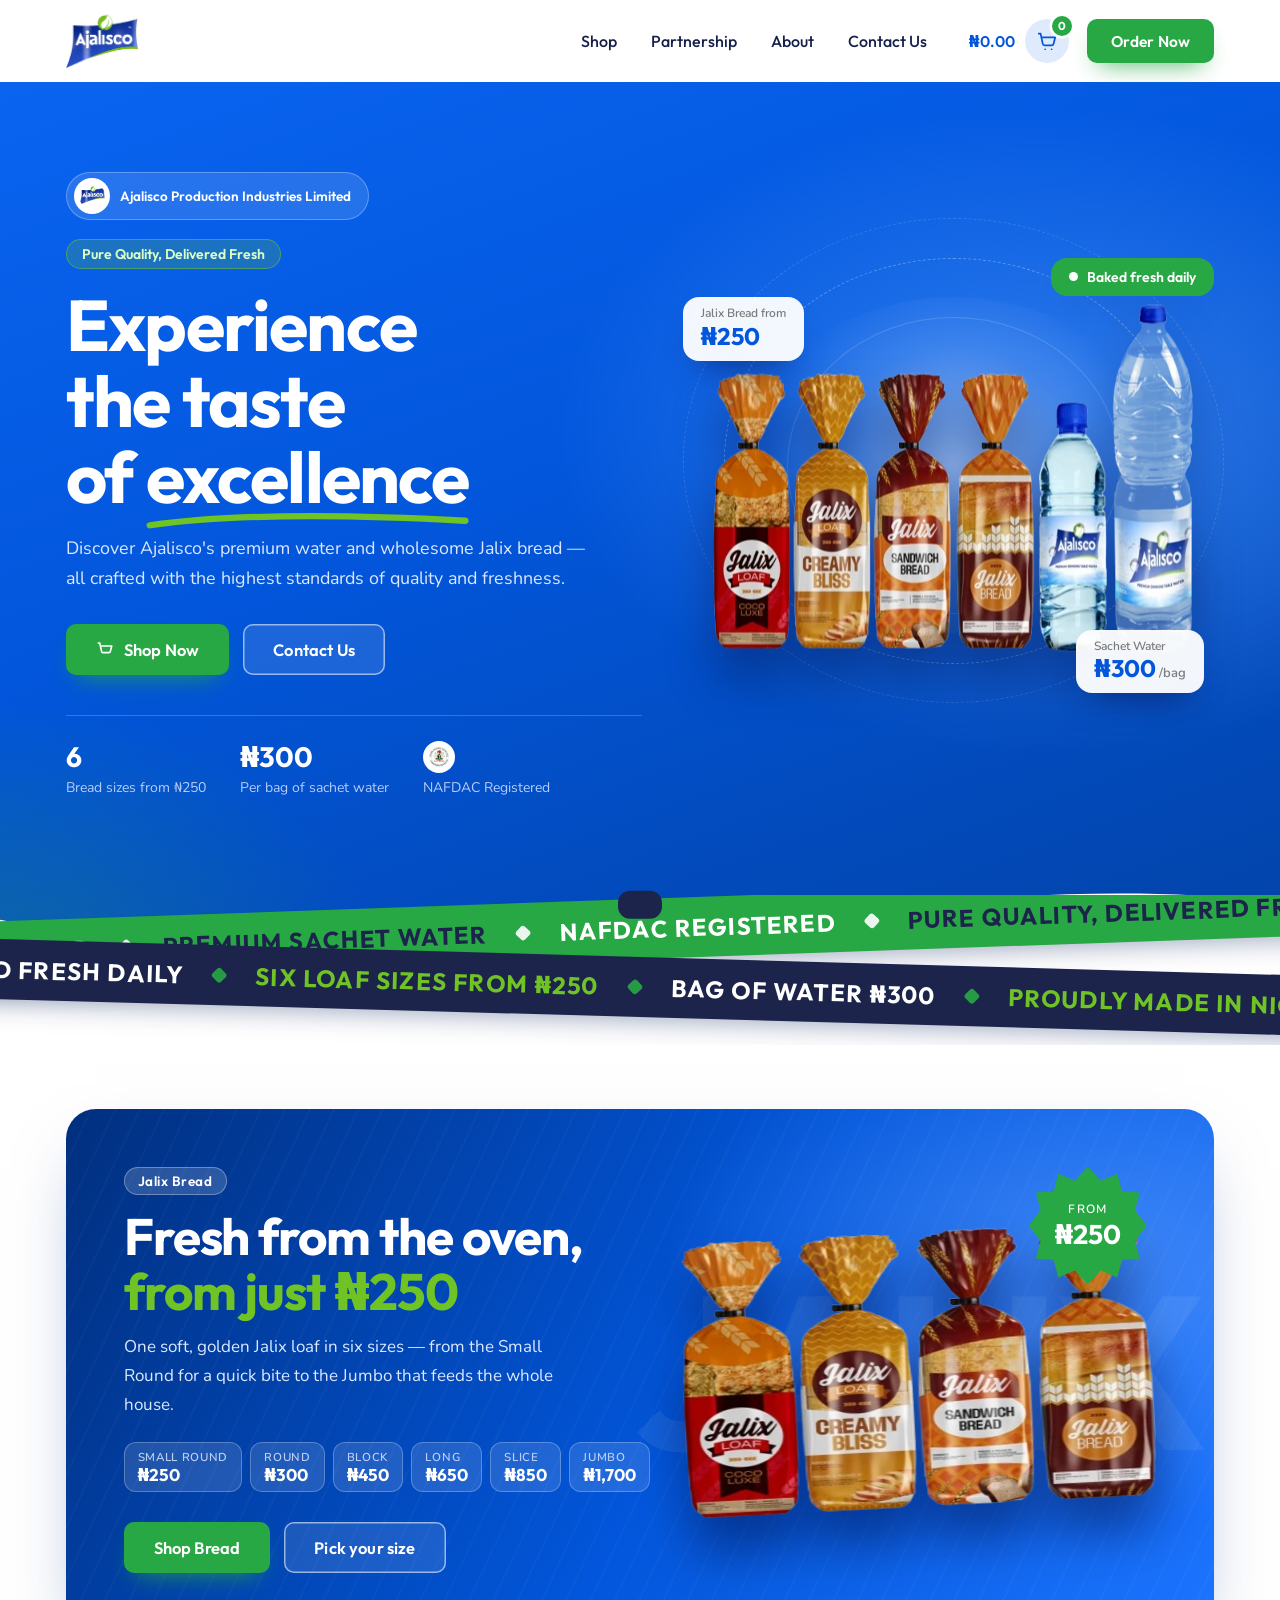
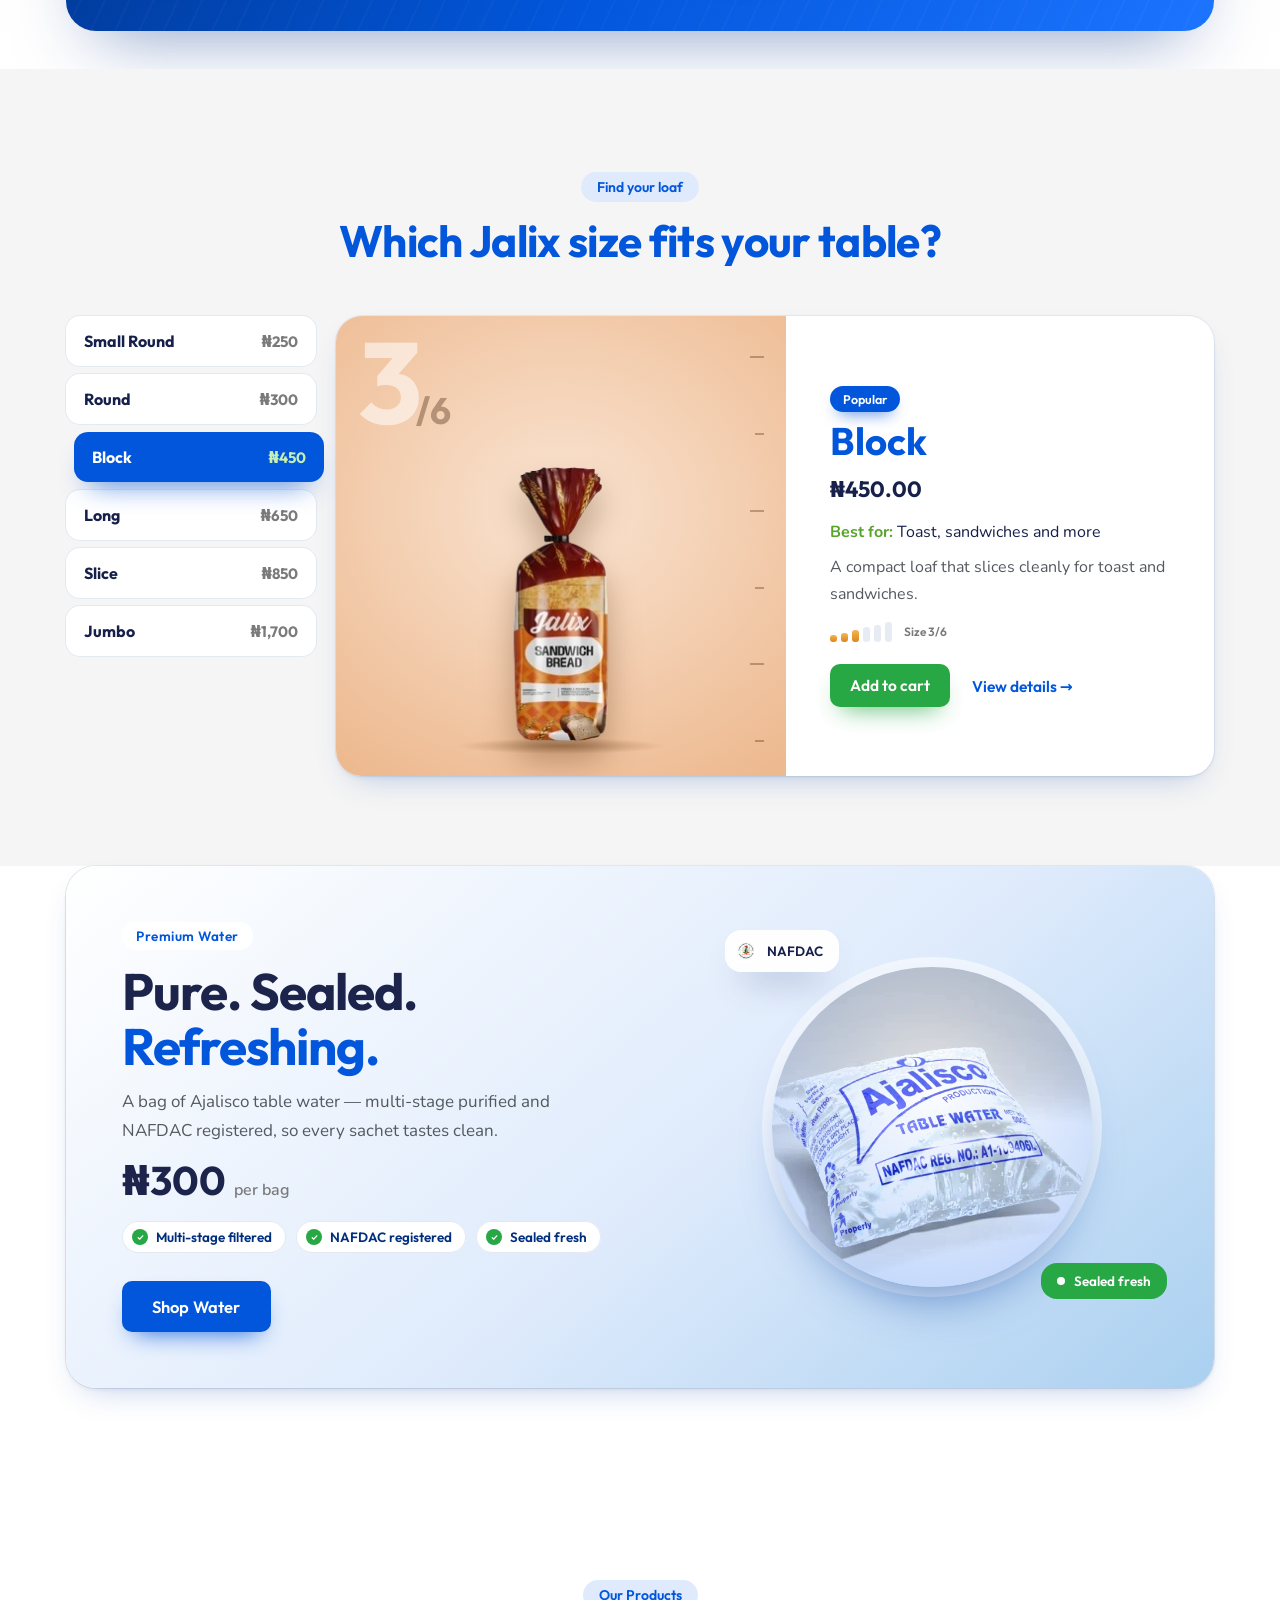
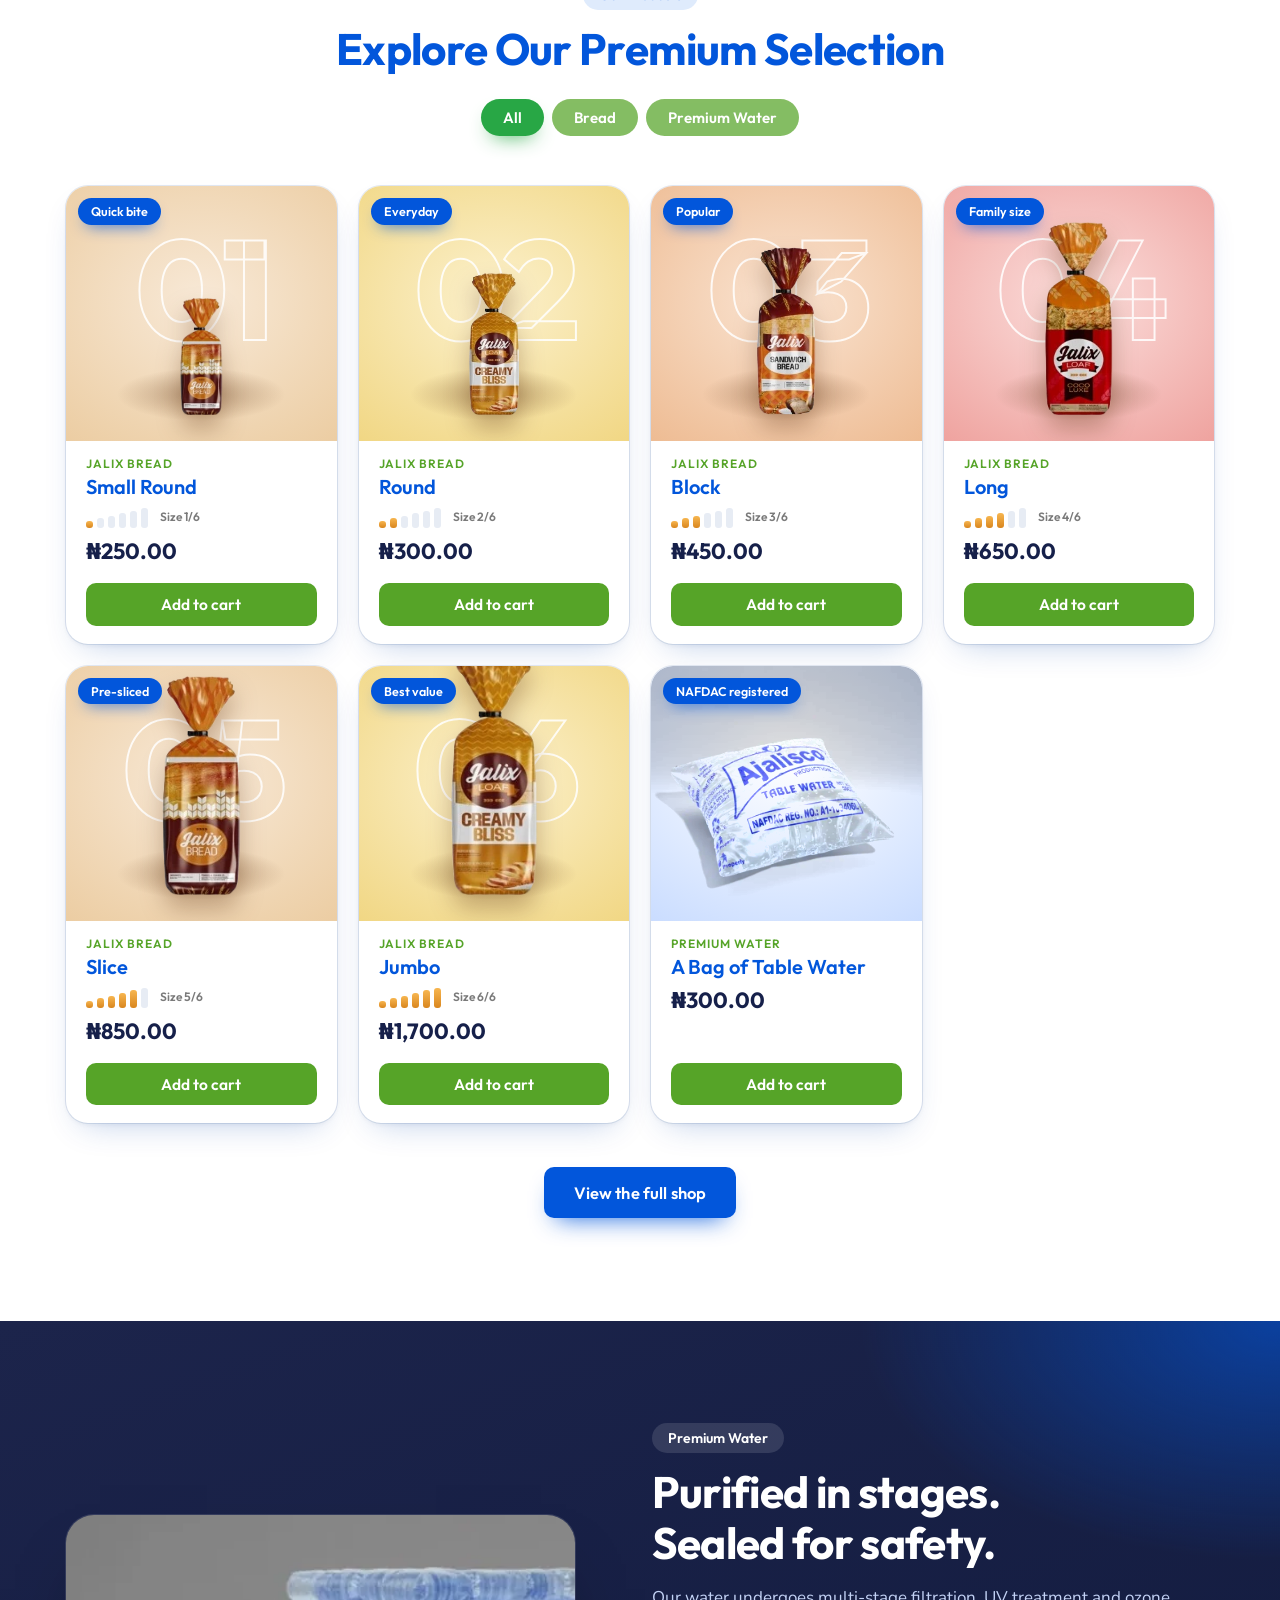
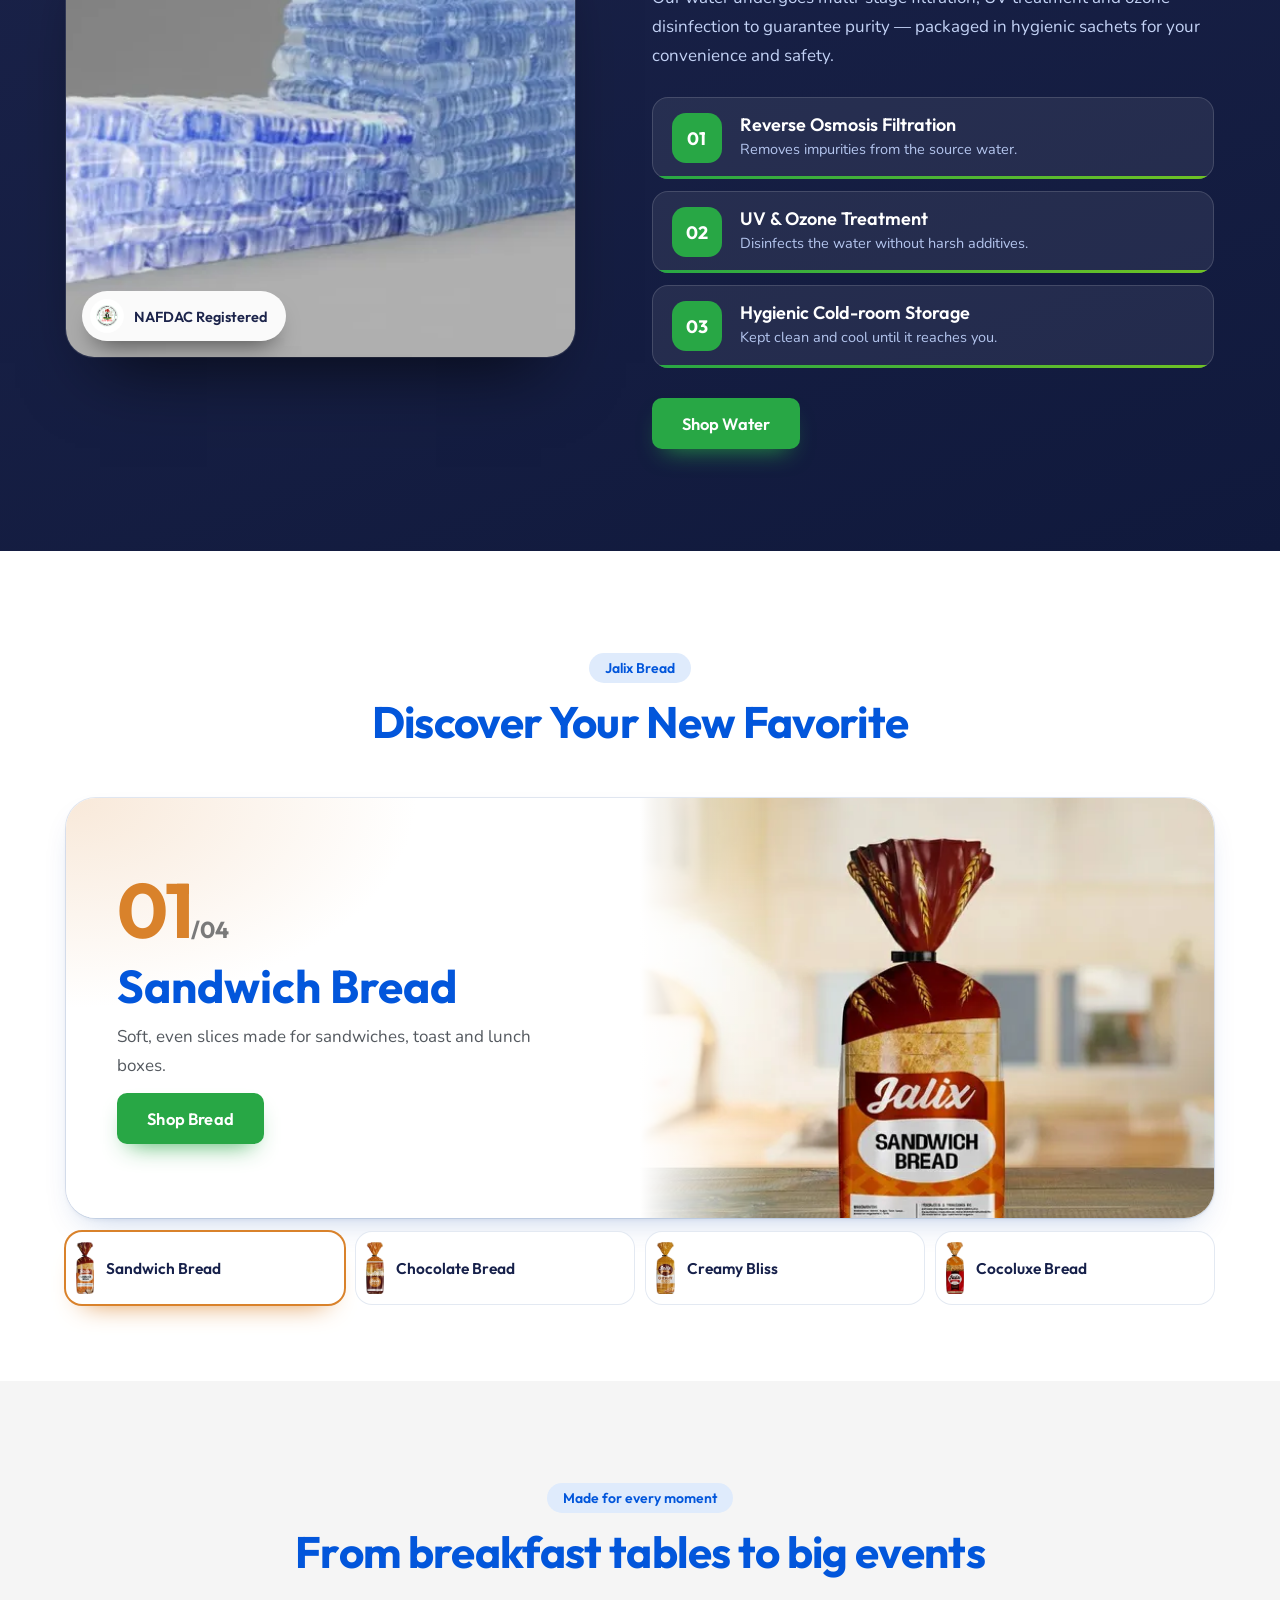
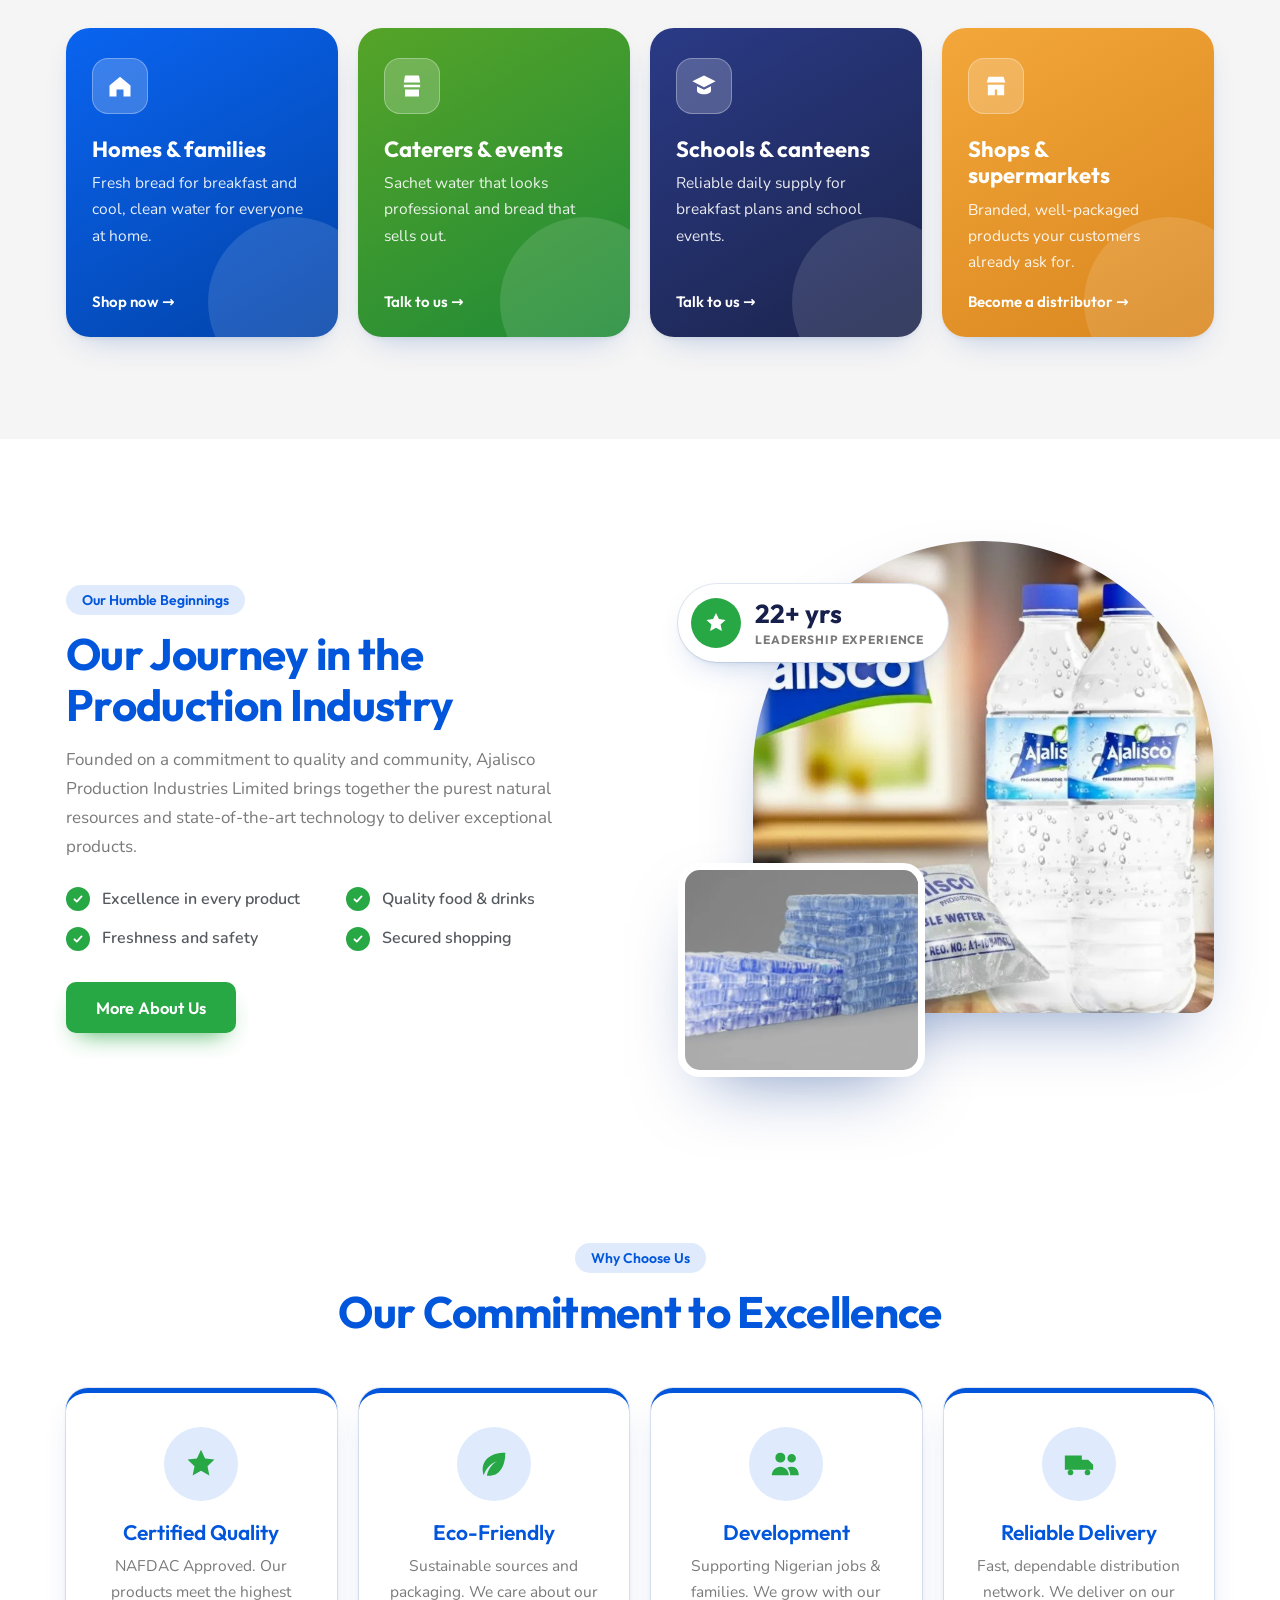
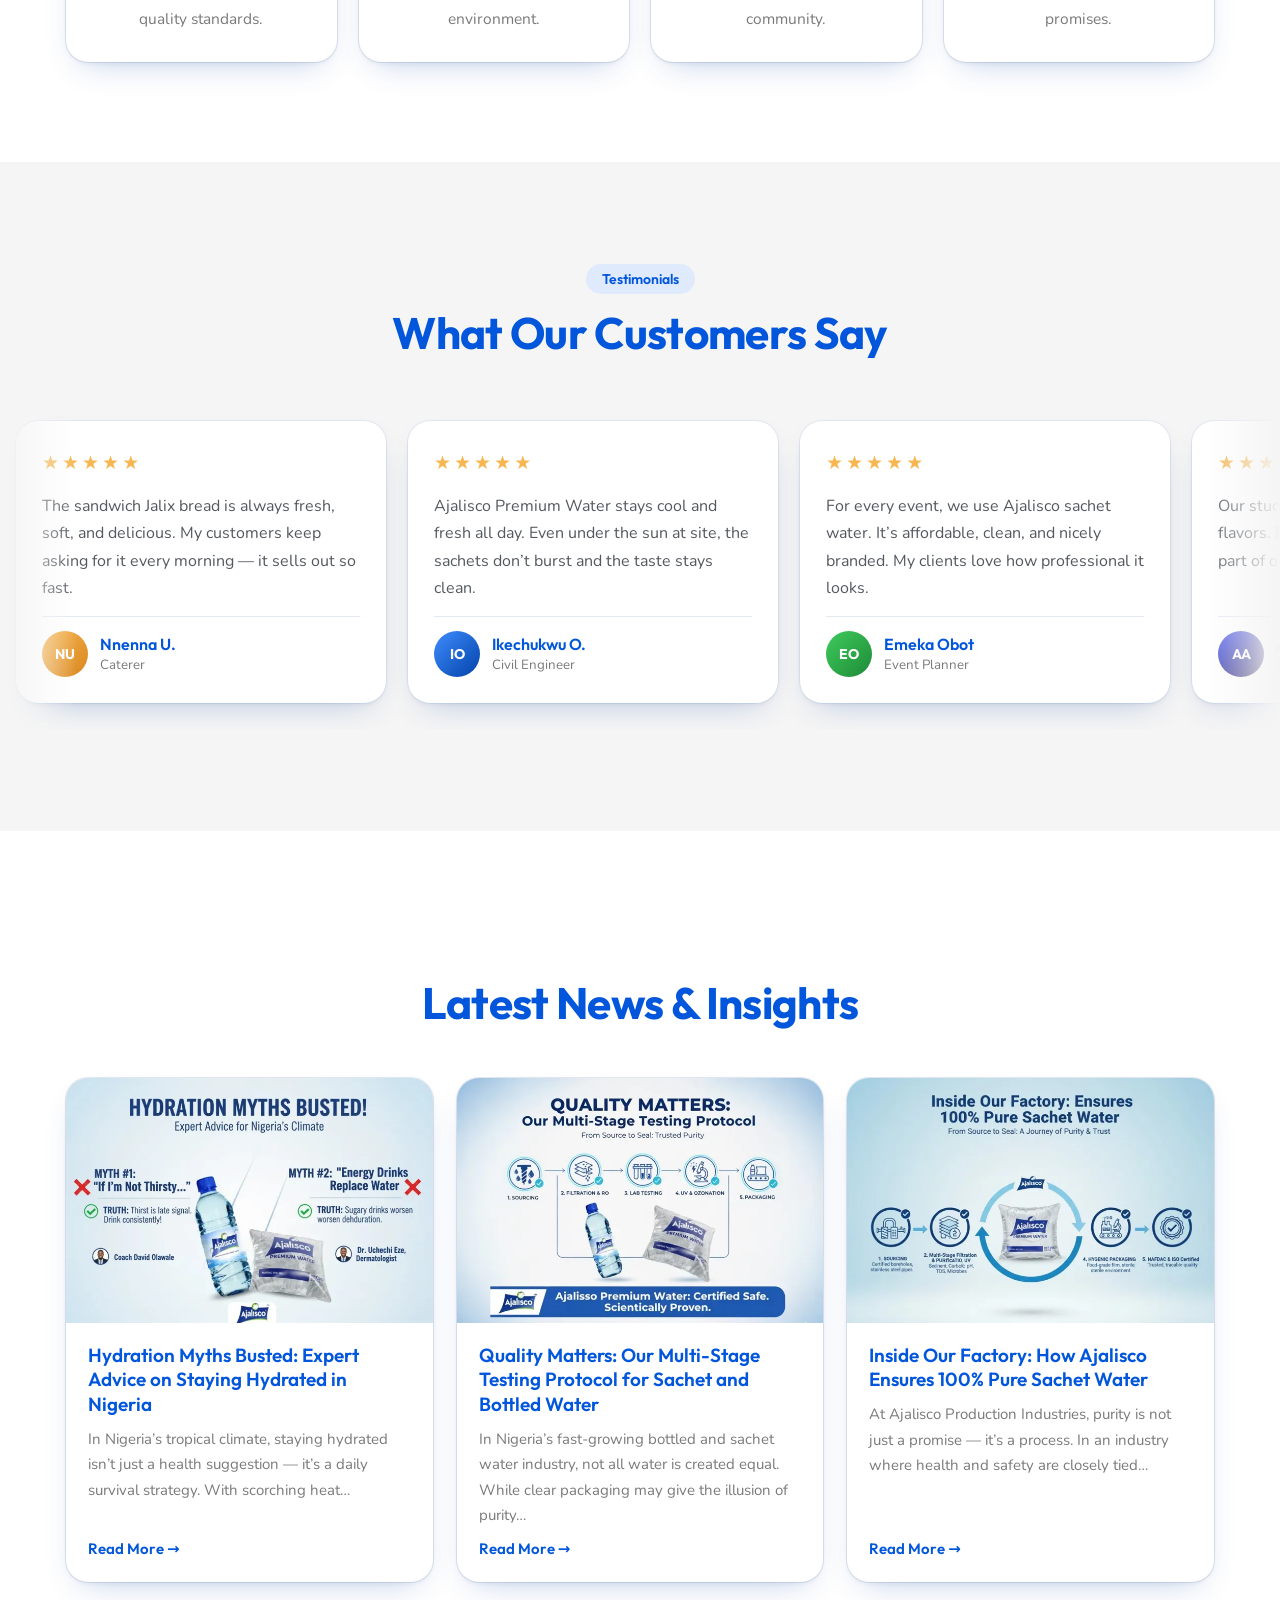
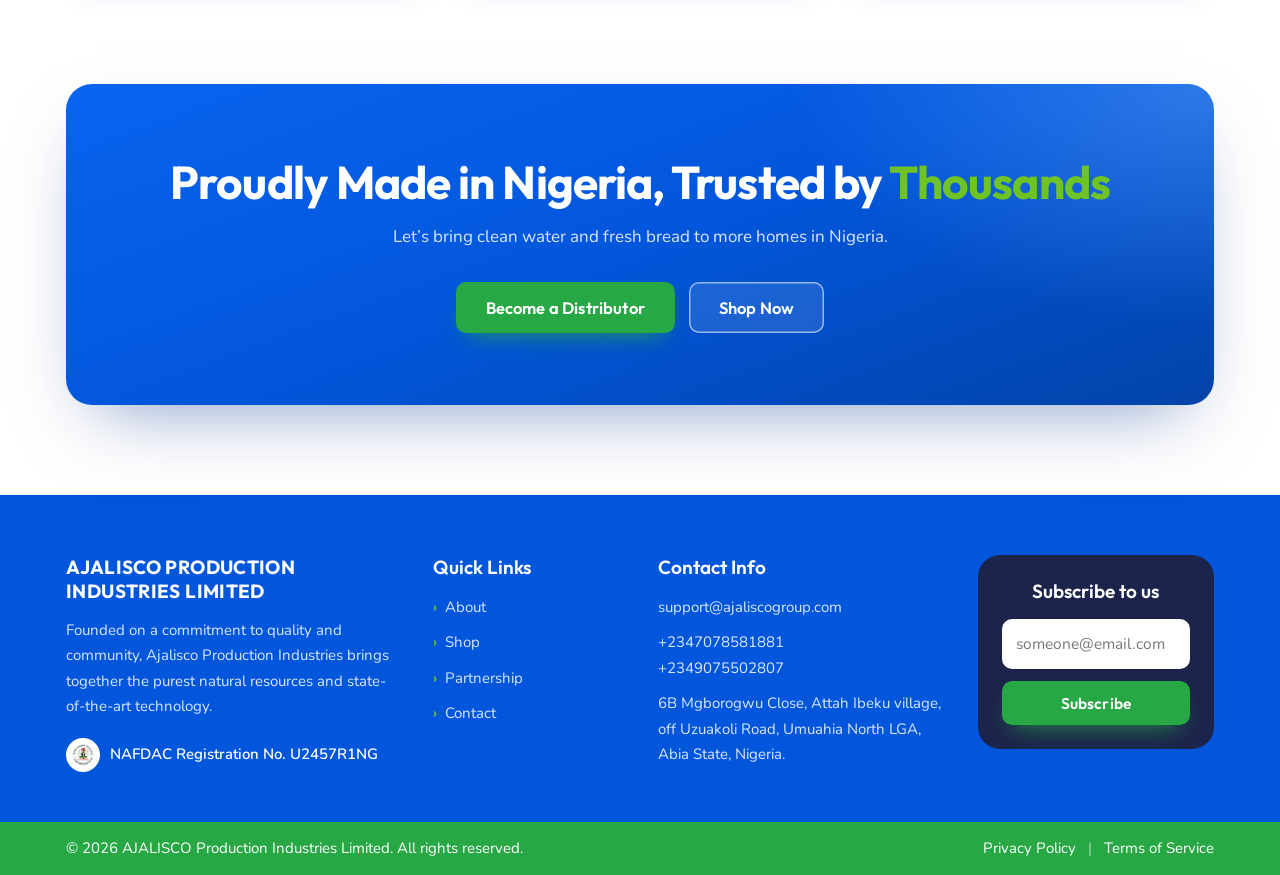
==== commit 7adbd206: "Homepage: remove distributor advert, make the water banner solo The advert row under the size picker" ====
--- a/index.html
+++ b/index.html
@@ -137,28 +137,28 @@
         </div>
       </section>
 
-      <!-- Advert banners: Water + Distributor -->
+      <!-- Advert banner: Water -->
       <section class="section section--ads section--ads2">
-        <div class="wrap ads2">
-          <article class="ad ad--water rv">
+        <div class="wrap">
+          <article class="ad ad--water ad--water-solo rv">
             <div class="bubbles bubbles--sm" aria-hidden="true"><i></i><i></i><i></i><i></i><i></i><i></i></div>
             <div class="ad__copy">
               <p class="ad__kicker ad__kicker--blue">Premium Water</p>
               <h2 class="ad__title ad__title--dark">Pure. Sealed.<br><em>Refreshing.</em></h2>
-              <p class="ad__text ad__text--dark">A bag of Ajalisco table water — multi-stage purified and NAFDAC registered.</p>
+              <p class="ad__text ad__text--dark">A bag of Ajalisco table water — multi-stage purified and NAFDAC registered, so every sachet tastes clean.</p>
               <p class="ad__price">₦300 <small>per bag</small></p>
+              <ul class="feature-chips">
+                <li>Multi-stage filtered</li>
+                <li>NAFDAC registered</li>
+                <li>Sealed fresh</li>
+              </ul>
               <a class="btn btn--blue btn--lg" href="#/shop" data-filter-link="water">Shop Water</a>
             </div>
-            <div class="ad__art ad__art--water" aria-hidden="true"><div class="orb"><img src="assets/sachet.webp" alt="" loading="lazy"></div></div>
-          </article>
-          <article class="ad ad--partner rv" style="--i:1">
-            <div class="ad__copy">
-              <p class="ad__kicker ad__kicker--light">Distributors &amp; retailers</p>
-              <h2 class="ad__title">Stock Ajalisco.<br><em>Grow with us.</em></h2>
-              <p class="ad__text">Supermarkets, shop vendors and logistics partners — there's room to thrive with us.</p>
-              <a class="btn btn--white btn--lg" href="#/partnership">Become a Distributor</a>
-            </div>
-            <div class="ad__art ad__art--photo" aria-hidden="true"><img src="assets/partner.webp" alt="" loading="lazy"></div>
+            <div class="ad__art ad__art--water" aria-hidden="true">
+              <div class="orb"><img src="assets/sachet.webp" alt="" loading="lazy"></div>
+              <span class="chip chip--water-nafdac"><img src="assets/nafdac.png" alt="" width="26" height="26"> NAFDAC</span>
+              <span class="chip chip--water-fresh"><span class="dot"></span> Sealed fresh</span>
+            </div>
           </article>
         </div>
       </section>
--- a/styles.css
+++ b/styles.css
@@ -584,19 +584,21 @@
 @keyframes burstSpin { to { transform: rotate(10deg) scale(1.06); } }
 
 .section--ads2 { padding-top: 0; padding-bottom: clamp(60px, 7vw, 100px); }
-.ads2 { display: grid; grid-template-columns: 1.1fr .9fr; gap: 22px; }
-.ad--water { grid-template-columns: 1.1fr .9fr; padding: clamp(24px, 3.5vw, 44px); gap: 12px; min-height: 380px; color: var(--ink); background: linear-gradient(140deg, #fff 0%, var(--sky) 55%, var(--sky-2)); box-shadow: var(--sh), 0 0 0 1px var(--line); }
+.ad--water { grid-template-columns: 1fr .8fr; padding: clamp(28px, 4.5vw, 56px); gap: 20px; min-height: 380px; color: var(--ink); background: linear-gradient(140deg, #fff 0%, var(--sky) 55%, var(--sky-2)); box-shadow: var(--sh), 0 0 0 1px var(--line); }
 .ad--water .bubbles i { background: radial-gradient(circle at 32% 28%, #fff 0 8%, rgba(255,255,255,.55) 24%, rgba(2,86,219,.08) 64%); box-shadow: inset 0 0 0 1px rgba(2,86,219,.25); }
-.ad__art--water .orb { position: relative; width: min(100%, 280px); aspect-ratio: 1; border-radius: 50%; overflow: hidden; background: radial-gradient(circle at 50% 35%, #fff, #B7D0FA); box-shadow: 0 30px 50px -24px rgba(2,60,160,.6), 0 0 0 10px rgba(255,255,255,.55); animation: float 8s ease-in-out infinite; }
+.ad--water-solo { min-height: 420px; }
+.ad--water-solo .ad__art--water { justify-self: center; }
+.ad--water-solo .ad__text { max-width: 50ch; }
+.feature-chips { display: flex; flex-wrap: wrap; gap: 10px; margin: 4px 0 24px; padding: 0; list-style: none; }
+.feature-chips li { display: flex; align-items: center; gap: 8px; padding: 7px 14px 7px 10px; border-radius: 999px; background: #fff; box-shadow: inset 0 0 0 1px var(--line); font: 600 13.5px var(--f-head); color: var(--blue-dd); }
+.feature-chips li::before { content: ""; flex: none; width: 16px; height: 16px; border-radius: 50%; background: var(--green) url("data:image/svg+xml,%3Csvg xmlns='http://www.w3.org/2000/svg' viewBox='0 0 24 24'%3E%3Cpath d='m6 12.5 4 4 8-9' fill='none' stroke='%23fff' stroke-width='3.4' stroke-linecap='round' stroke-linejoin='round'/%3E%3C/svg%3E") center/9px no-repeat; }
+.ad__art--water { position: relative; }
+.ad__art--water .orb { position: relative; width: min(100%, 320px); aspect-ratio: 1; border-radius: 50%; overflow: hidden; background: radial-gradient(circle at 50% 35%, #fff, #B7D0FA); box-shadow: 0 30px 50px -24px rgba(2,60,160,.6), 0 0 0 10px rgba(255,255,255,.55); animation: float 8s ease-in-out infinite; }
 .ad__art--water .orb img { width: 100%; height: 100%; object-fit: cover; mix-blend-mode: multiply; filter: brightness(1.5) contrast(1.06) saturate(1.2); transform: scale(1.15); }
-.ad--partner { grid-template-columns: 1fr; padding: clamp(24px, 3.5vw, 44px); min-height: 380px; align-content: end; background: linear-gradient(150deg, var(--leaf), var(--green) 55%, #1F8B38); box-shadow: var(--sh-lg); }
-.ad--partner .ad__text { color: #EAFFE9; }
-.ad--partner .ad__title { font-size: clamp(28px, 3.2vw, 42px); }
-.ad--partner .ad__title em { color: #fff; text-decoration: underline; text-decoration-color: var(--navy); text-decoration-thickness: 5px; text-underline-offset: 6px; }
-.ad--partner .ad__copy { position: relative; z-index: 2; margin-top: 150px; }
-.ad__art--photo { position: absolute; inset: 0 0 auto 0; height: 58%; z-index: 0; }
-.ad__art--photo img { width: 100%; height: 100%; object-fit: cover; object-position: 55% 30%; }
-.ad--partner::after { content: ""; position: absolute; inset: 0; z-index: 1; background: linear-gradient(180deg, rgba(40,167,69,0) 22%, rgba(40,167,69,.94) 58%); }
+.chip--water-nafdac { position: absolute; left: 4%; top: 2%; display: inline-flex; align-items: center; gap: 8px; padding: 8px 16px 8px 8px; font: 600 13.5px var(--f-head); animation: float 7s ease-in-out infinite reverse; }
+.chip--water-nafdac img { width: 26px; height: 26px; border-radius: 50%; background: #fff; }
+.chip--water-fresh { position: absolute; right: -2%; bottom: 8%; display: inline-flex; align-items: center; gap: 9px; padding: 9px 16px; background: var(--green); color: #fff; font: 600 13.5px var(--f-head); animation: float 9s ease-in-out infinite; }
+.chip--water-fresh .dot { width: 8px; height: 8px; border-radius: 50%; background: #fff; }
 
 /* ---------- Size picker ---------- */
 .picker-sec { padding-bottom: clamp(56px, 7vw, 96px); }
@@ -810,7 +812,7 @@
   .fl__nav { grid-template-columns: repeat(2, 1fr); }
 }
 @media (max-width: 960px) {
-  .ad--bread, .ads2, .purify__grid, .picker, .picker__stage, .fl__stage, .woocommerce div.product.single-product, .cart-layout { grid-template-columns: 1fr; }
+  .ad--bread, .purify__grid, .picker, .picker__stage, .fl__stage, .woocommerce div.product.single-product, .cart-layout { grid-template-columns: 1fr; }
   .ad--bread { min-height: 0; }
   .ad__art { min-height: 220px; order: -1; }
   .ad--bread .ad__art img { width: min(80%, 400px); }
@@ -842,11 +844,9 @@
   .meter em { font-size: 10.5px; margin-left: 4px; }
   .woocommerce ul.products li.product .button { margin: 6px 12px 0; padding: 11px 8px; font-size: 14px; }
   .woocommerce a.added_to_cart { margin-inline: 12px; font-size: 13.5px; }
-  .ads2 { gap: 16px; }
   .ad--water { grid-template-columns: 1fr; }
   .ad__art--water { order: -1; }
   .ad__art--water .orb { width: 200px; }
-  .ad--partner { min-height: 420px; }
   .picker__stage .picker__info { padding: 22px 18px 26px; }
   .picker__visual { min-height: 300px; }
   .serve__grid { grid-template-columns: 1fr 1fr; gap: 12px; }
@@ -878,4 +878,4 @@
 @media (prefers-reduced-motion: reduce) { .tape__track, .burst { animation: none !important; } }
 
 .ad__text + .btn, .ad__price + .btn { margin-top: 22px; }
-.ad--partner .ad__text + .btn { margin-top: 20px; }
+.feature-chips + .btn { margin-top: 4px; }
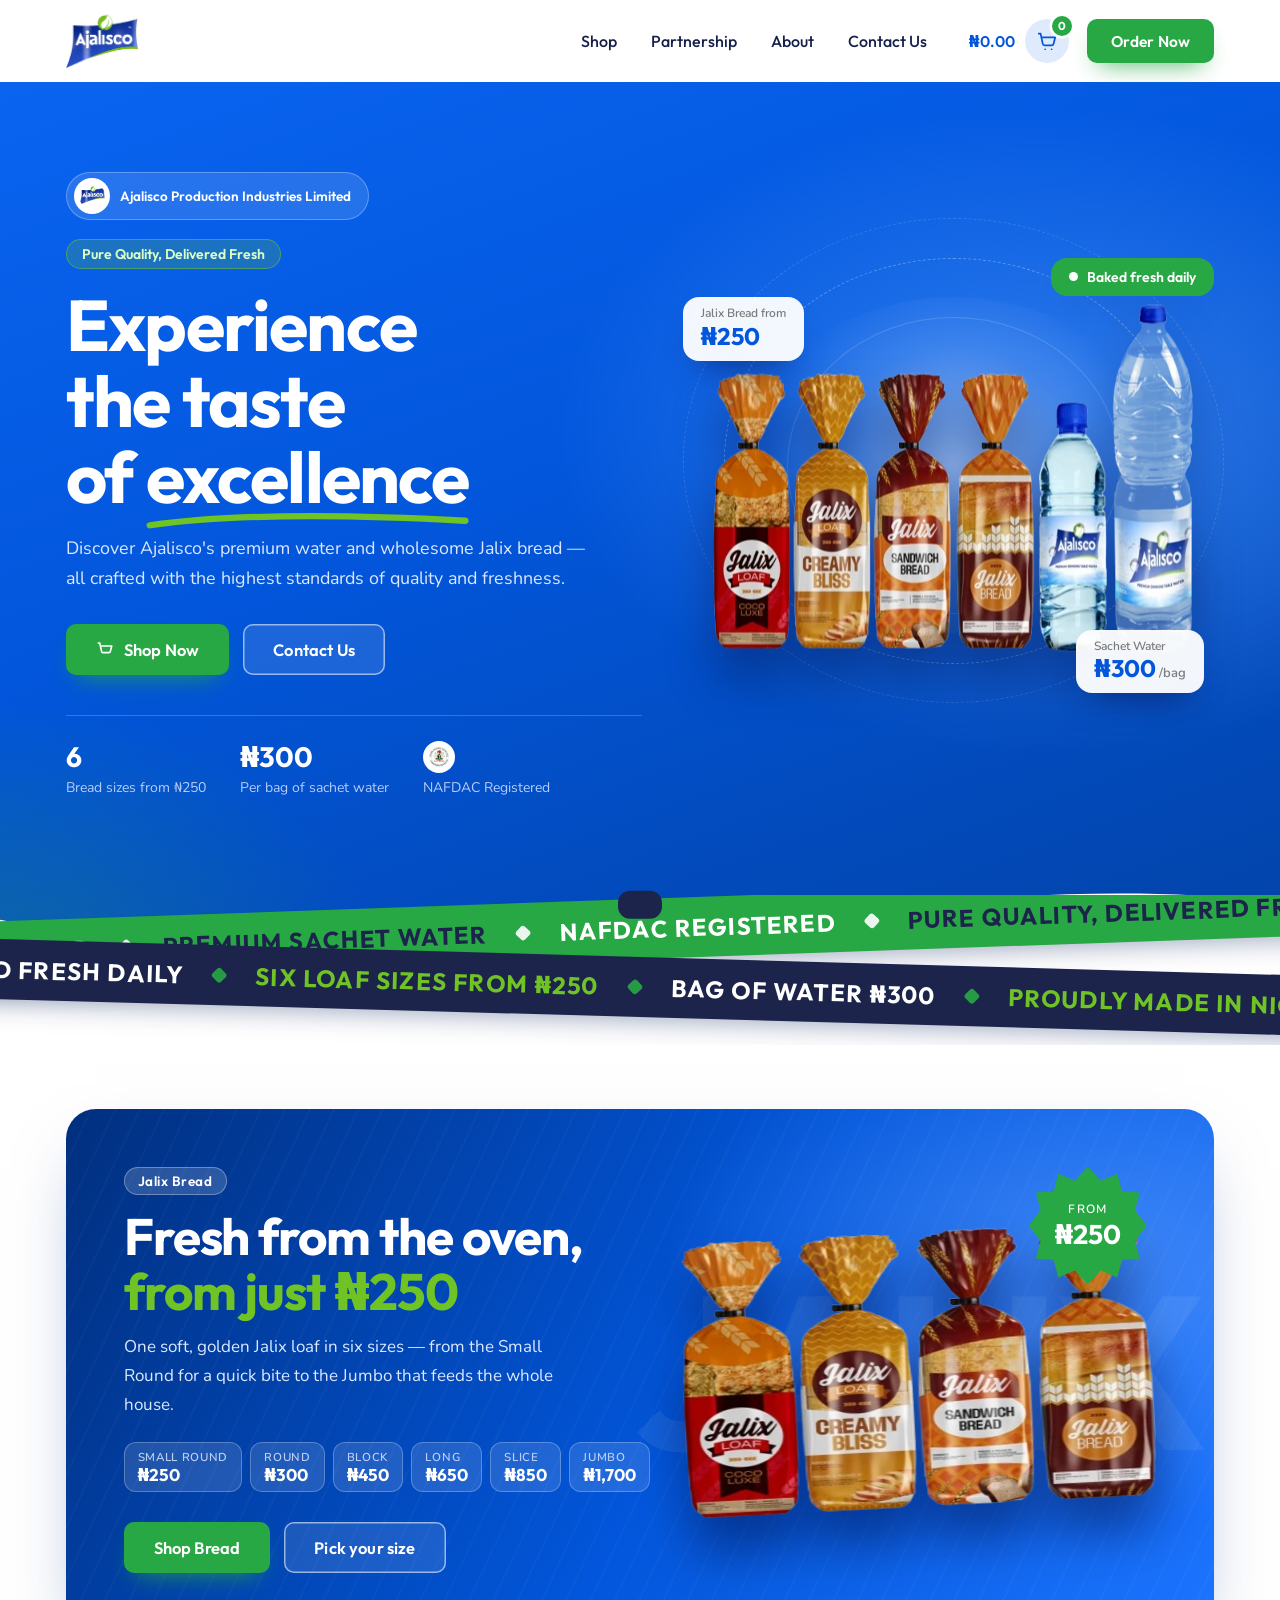
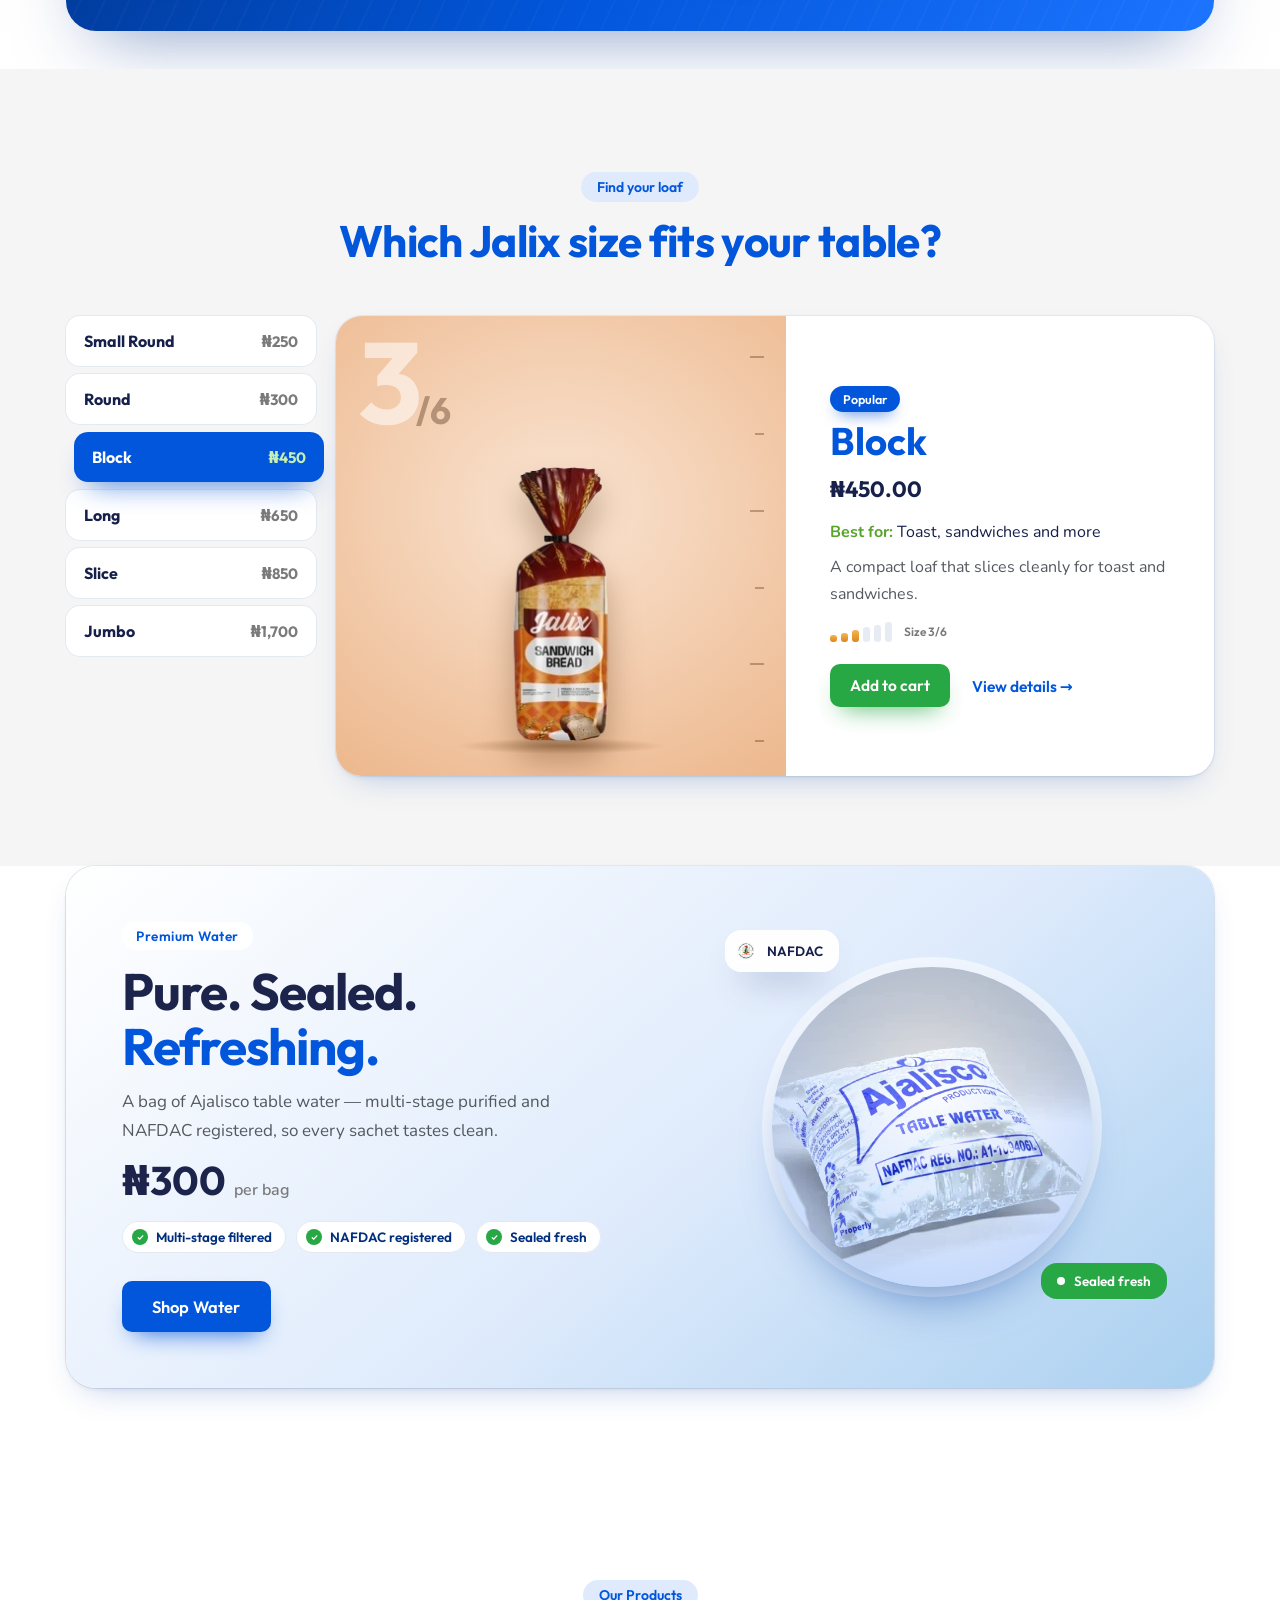
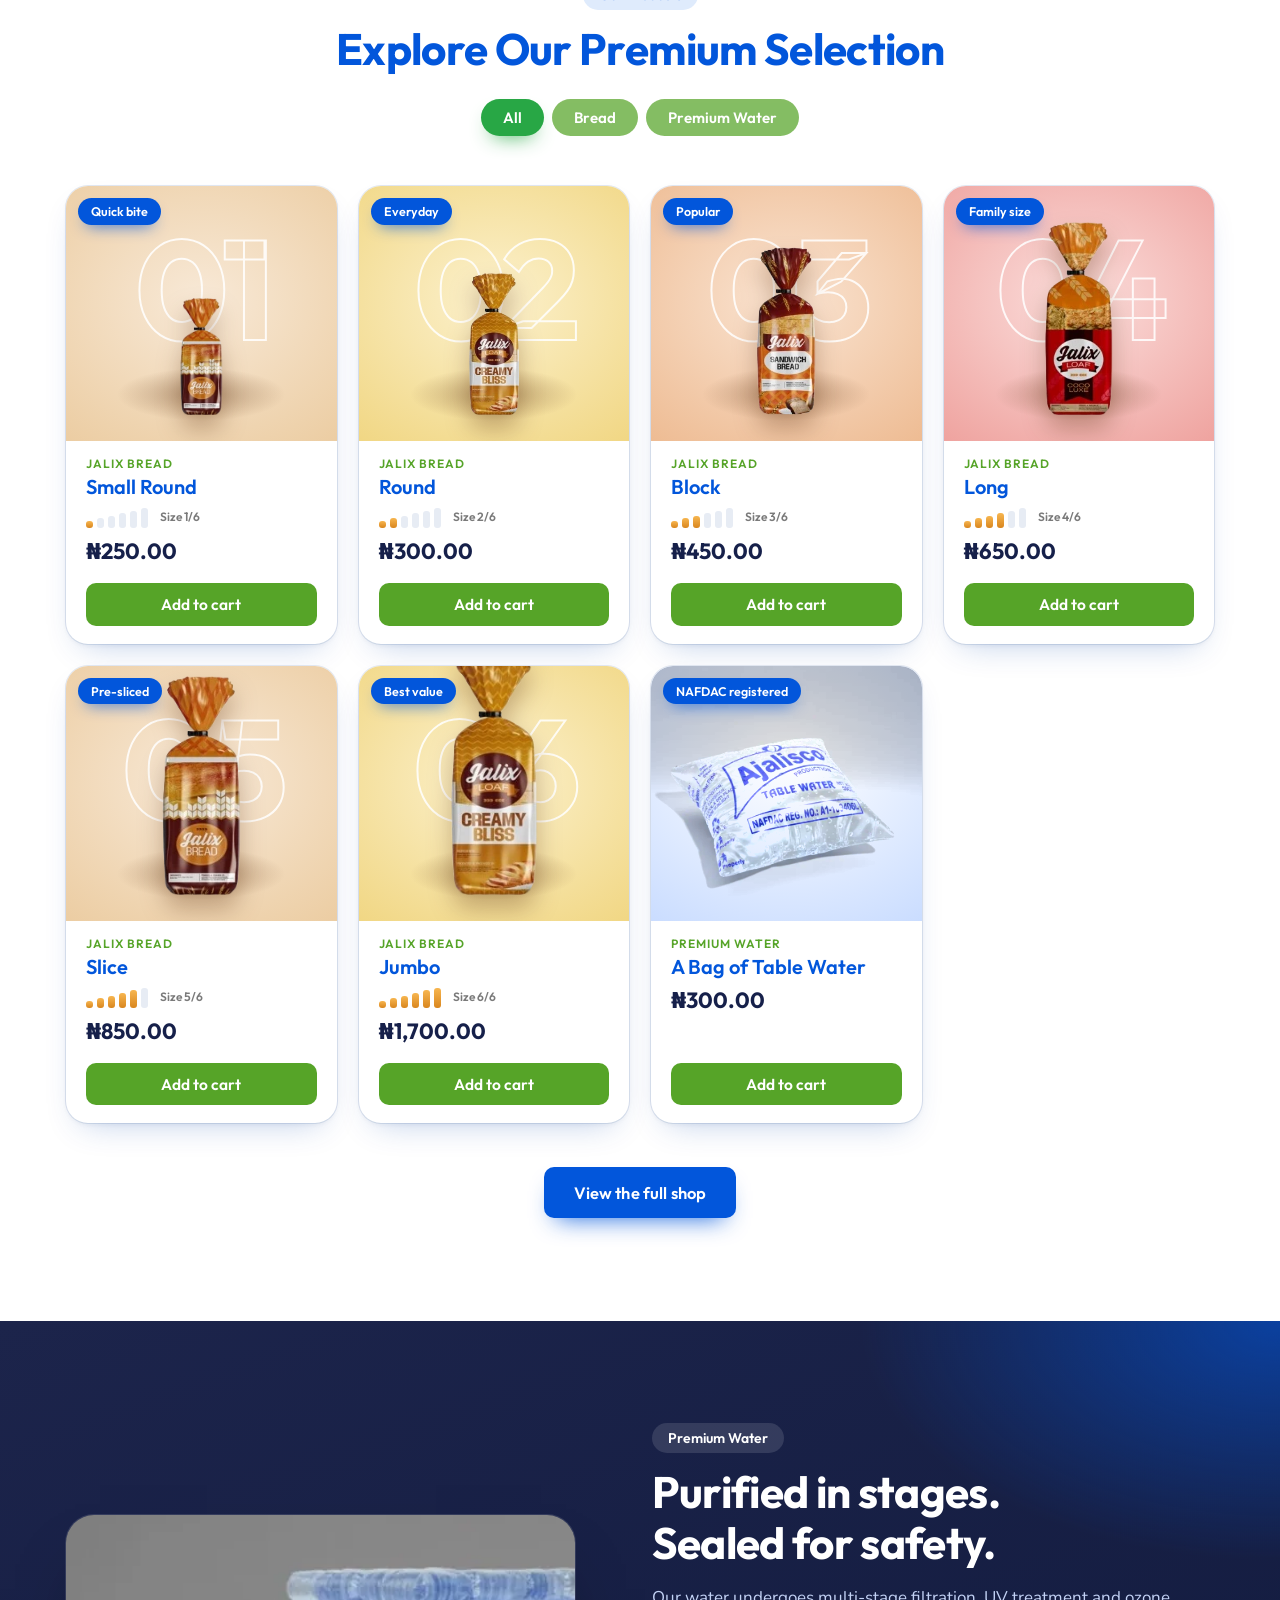
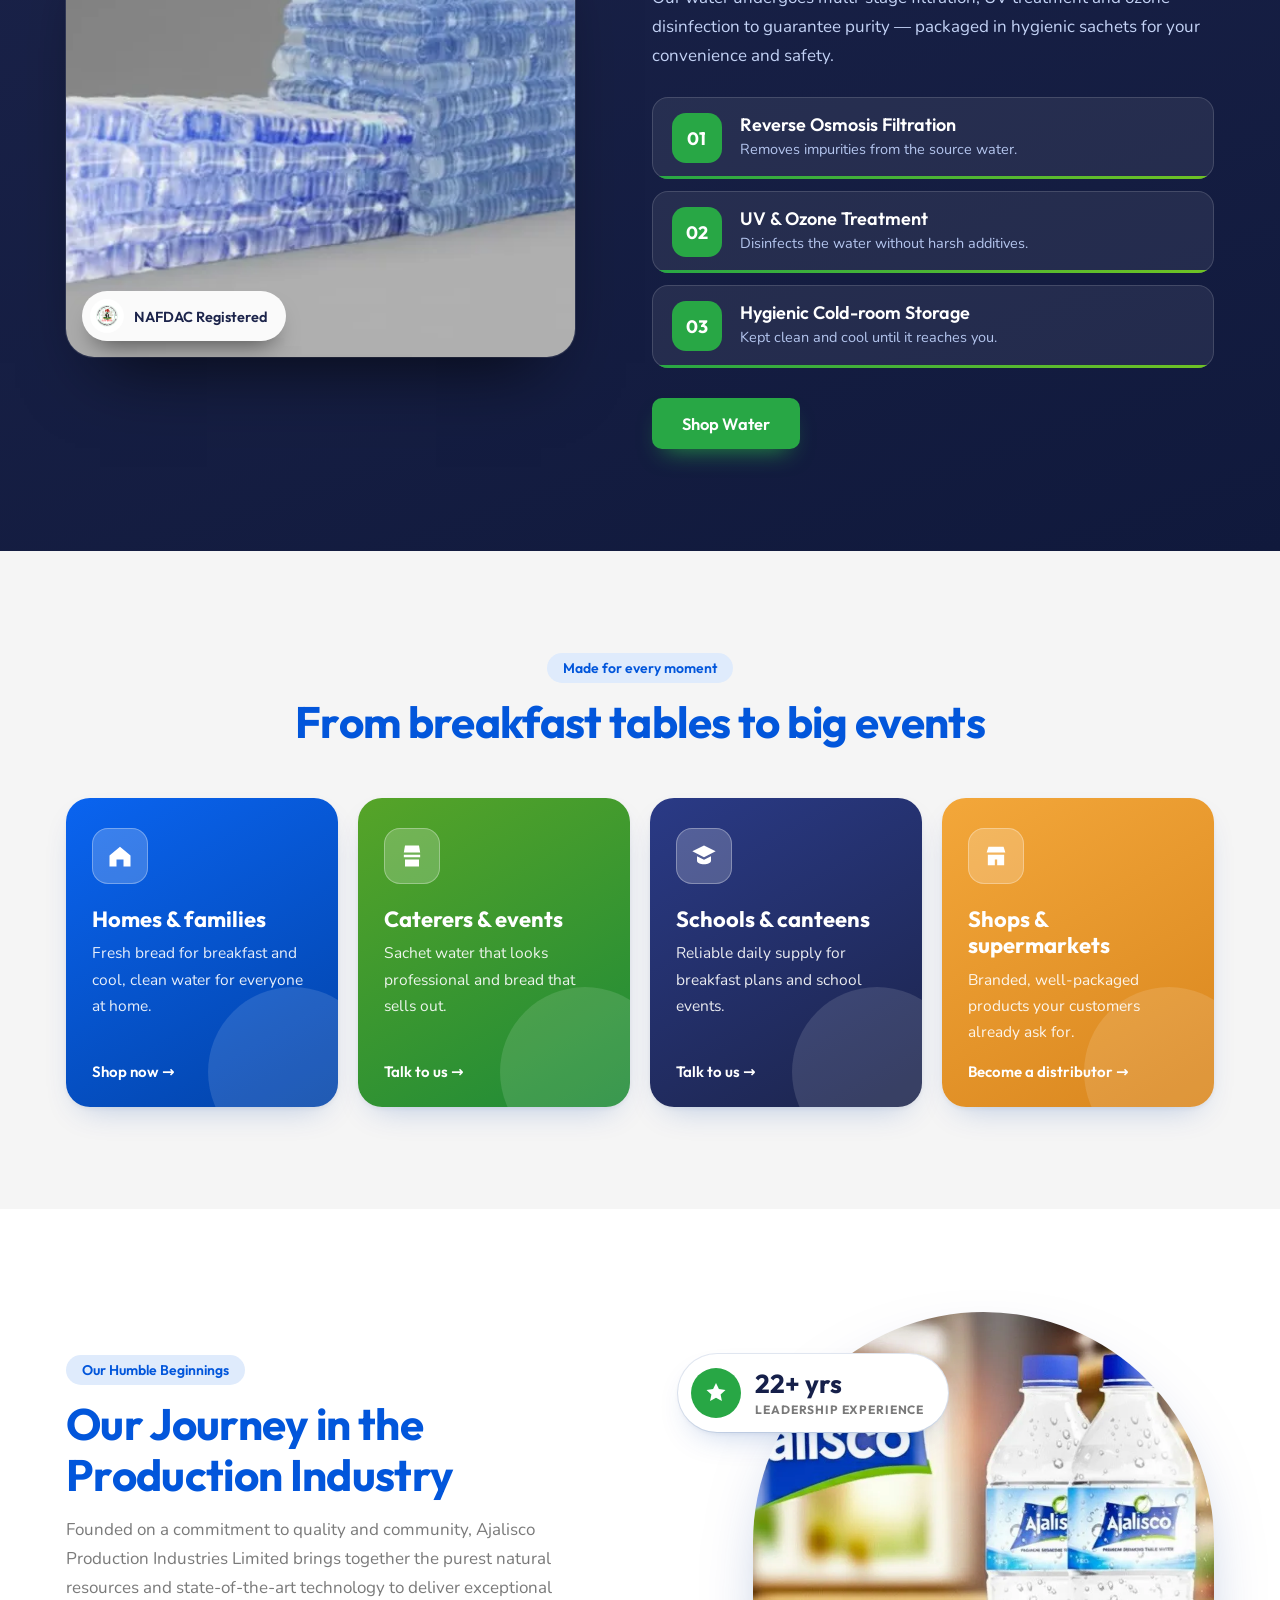
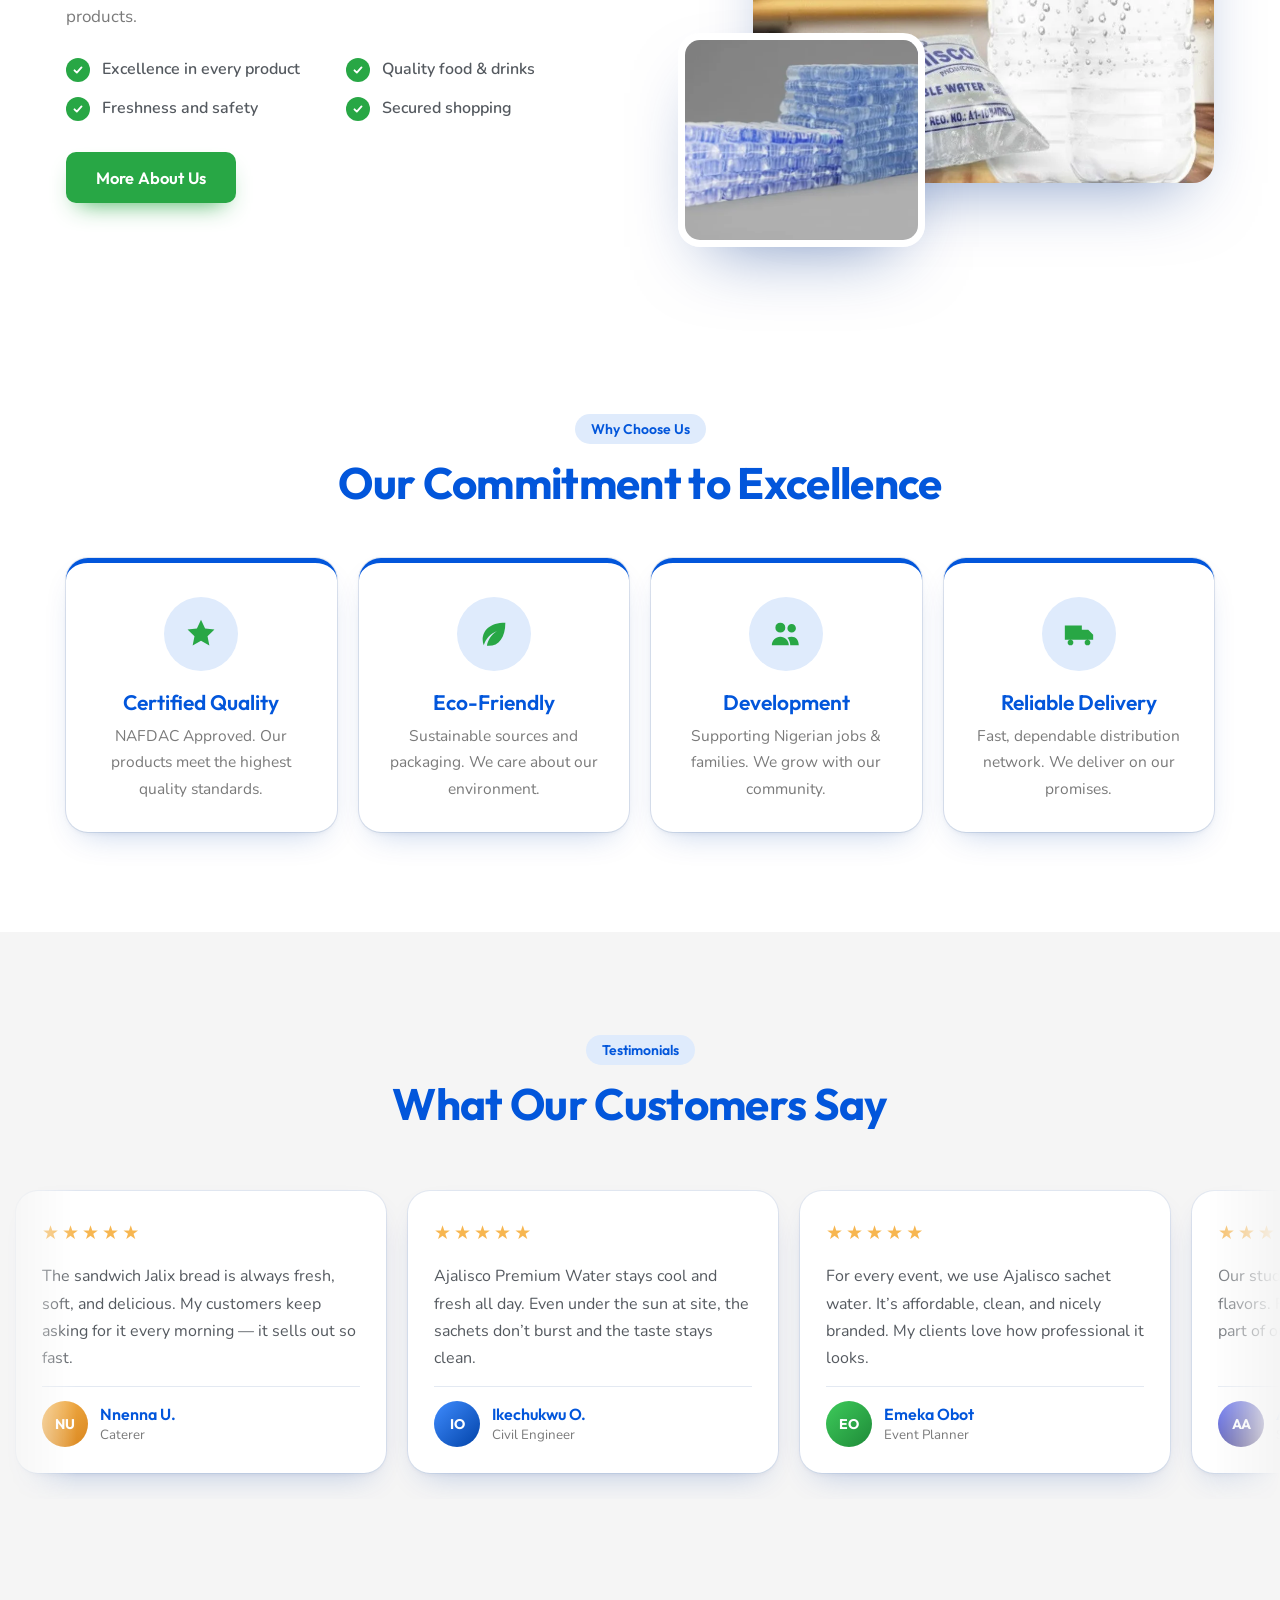
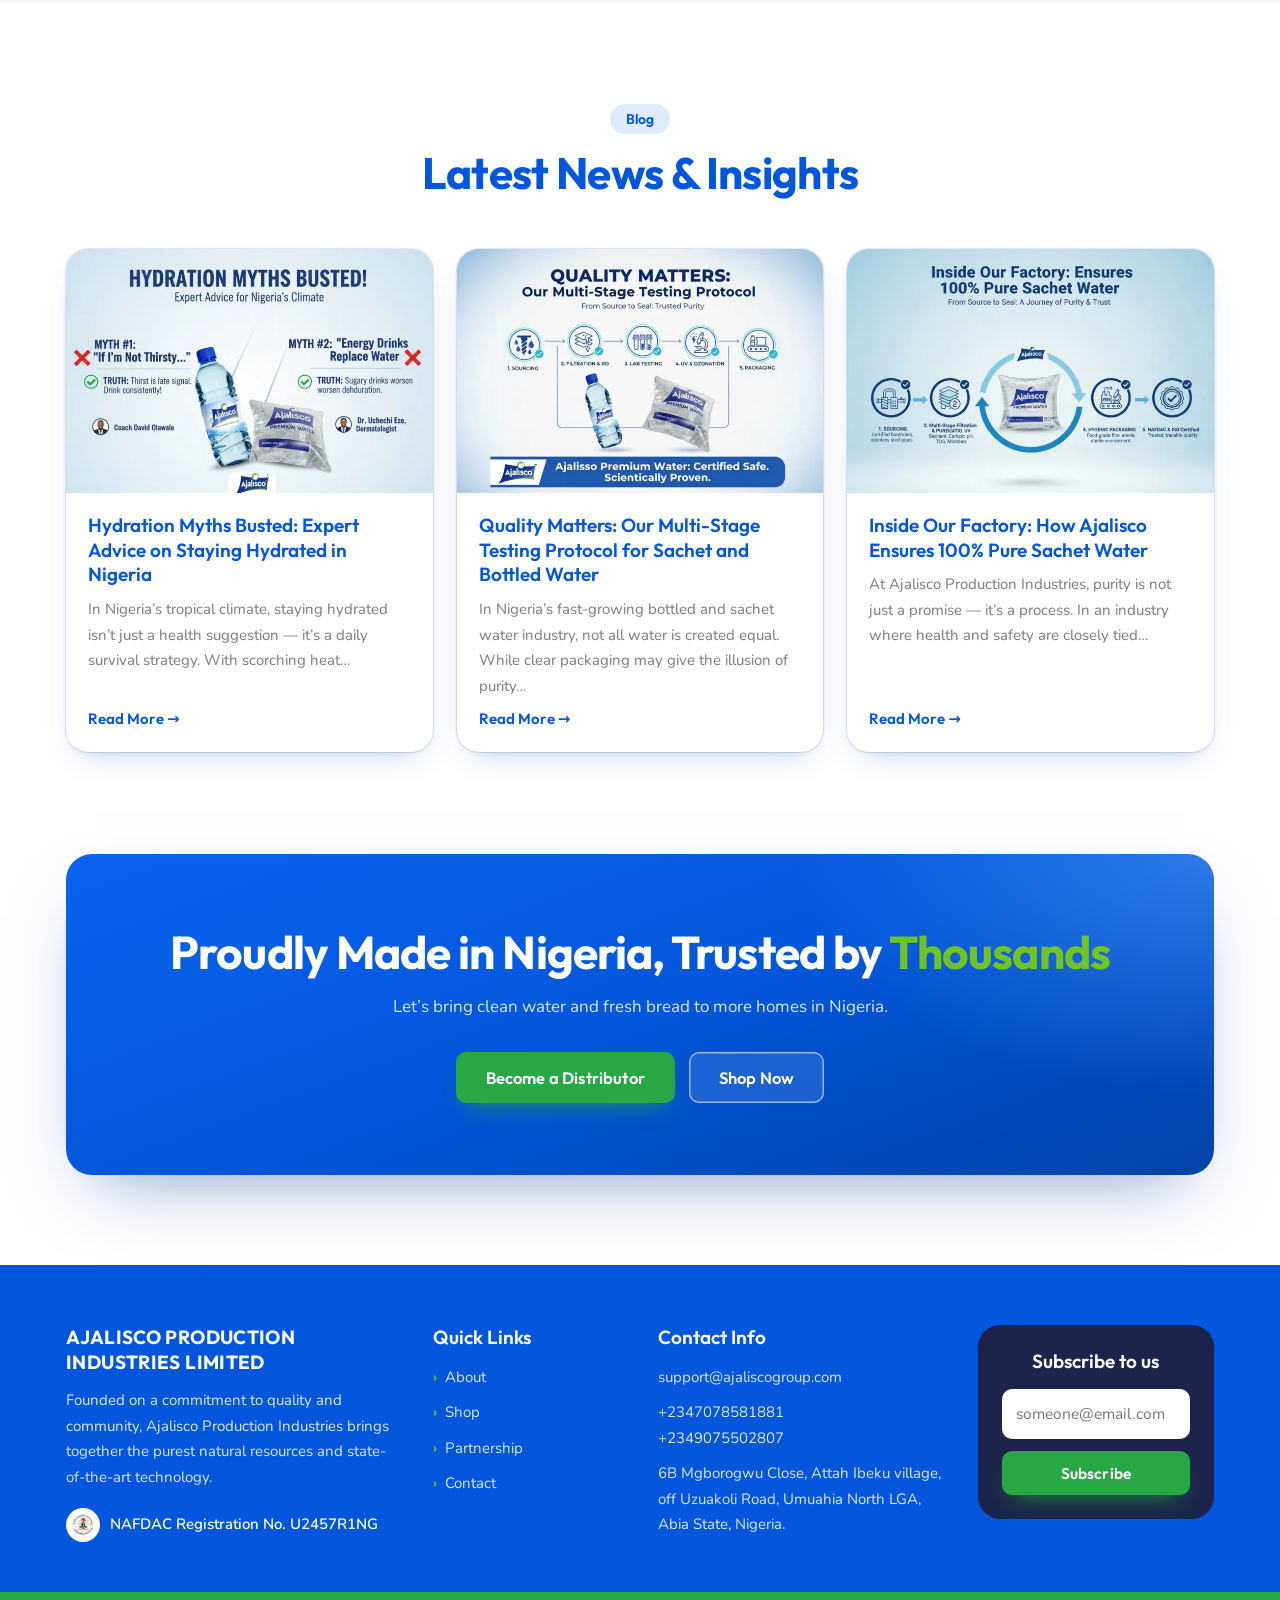
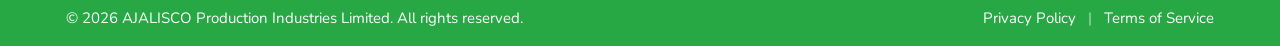
==== commit 77bc3d6e: "Move the flavour showcase to Shop as a custom 'flavour shelf' Replaces the photo-carousel version wi" ====
--- a/index.html
+++ b/index.html
@@ -202,20 +202,6 @@
         </div>
       </section>
 
-      <!-- Brand marketing: flavours (from the old Services page) -->
-      <section class="section flavours-sec">
-        <div class="wrap">
-          <div class="head-center">
-            <p class="kicker kicker--center rv">Jalix Bread</p>
-            <h2 class="title rv">Discover Your New Favorite</h2>
-          </div>
-          <div class="fl rv" id="fl">
-            <div class="fl__stage" id="flStage"></div>
-            <div class="fl__nav" id="flNav" role="tablist" aria-label="Choose a flavour"></div>
-          </div>
-        </div>
-      </section>
-
       <!-- Brand marketing: who we serve -->
       <section class="section section--gray serve">
         <div class="wrap">
@@ -334,8 +320,26 @@
               </select>
             </form>
           </div>
-          <div data-grid="shop"></div>
+          <div data-grid="shop" id="shopProducts"></div>
           <noscript><p class="center">Small Round ₦250 · Round ₦300 · Block ₦450 · Long ₦650 · Slice ₦850 · Jumbo ₦1,700 · Bag of table water ₦300.</p></noscript>
+        </div>
+      </section>
+
+      <!-- Flavour shelf (from the old Services page) -->
+      <section class="section shelf-sec">
+        <div class="wrap">
+          <div class="head-center">
+            <p class="kicker kicker--center rv">Jalix Bread</p>
+            <h2 class="title rv">Discover Your New Favorite</h2>
+            <p class="lede rv" style="text-align:center">Same soft Jalix crumb — four packs, one favourite.</p>
+          </div>
+          <div class="shelf rv" id="fl">
+            <div class="shelf__info" id="flInfo"></div>
+            <div class="shelf__case">
+              <div class="shelf__row" id="flRow"></div>
+              <div class="shelf__ledge"></div>
+            </div>
+          </div>
         </div>
       </section>
     </section>
--- a/styles.css
+++ b/styles.css
@@ -771,22 +771,28 @@
 .stages small { font-size: 14.5px; color: #B4C5EE; }
 
 /* ---------- Brand marketing: flavours ---------- */
-.flavours-sec { padding-bottom: clamp(50px, 6vw, 84px); }
-.fl__stage { --accent: #D9822B; display: grid; grid-template-columns: 1fr 1fr; min-height: 420px; overflow: hidden; border-radius: 30px; background: radial-gradient(500px 300px at 0% 0%, color-mix(in srgb, var(--accent) 18%, #fff), #fff 70%); box-shadow: var(--sh), 0 0 0 1px var(--line); }
-.fl__copy { display: flex; flex-direction: column; justify-content: center; align-items: flex-start; gap: 12px; padding: clamp(26px, 4vw, 56px); animation: fadeIn .5s var(--ease); }
-.fl__count { font: 800 clamp(54px, 6vw, 84px)/1 var(--f-head); letter-spacing: -.04em; color: var(--accent); }
-.fl__count small { font-size: .3em; letter-spacing: 0; color: var(--muted); }
-.fl__copy h3 { font: 700 clamp(30px, 3.6vw, 46px)/1.1 var(--f-head); color: var(--blue); }
-.fl__copy p { max-width: 42ch; font-size: 17px; }
-.fl__photo { position: relative; overflow: hidden; }
-.fl__photo img { position: absolute; inset: 0; width: 100%; height: 100%; object-fit: cover; animation: photoIn .8s var(--ease); }
-@keyframes photoIn { from { opacity: 0; transform: scale(1.06); } }
-.fl__photo::before { content: ""; position: absolute; inset: 0; z-index: 1; background: linear-gradient(90deg, #fff, transparent 22%); }
-.fl__nav { display: grid; grid-template-columns: repeat(4, 1fr); gap: 12px; margin-top: 14px; }
-.fl__nav button { position: relative; display: flex; align-items: center; gap: 12px; padding: 10px 16px 10px 10px; border: 0; border-radius: 16px; background: #fff; box-shadow: 0 0 0 1px var(--line); font: 600 15.5px var(--f-head); color: var(--ink); text-align: left; transition: transform .25s var(--ease), box-shadow .25s; }
-.fl__nav button img { flex: none; height: 52px; width: auto; }
-.fl__nav button:hover { transform: translateY(-3px); }
-.fl__nav button[aria-selected="true"] { box-shadow: 0 0 0 2px var(--accent), 0 16px 28px -18px var(--accent); }
+.shelf-sec { padding-bottom: clamp(60px, 7vw, 96px); }
+.shelf { margin-top: 8px; }
+.shelf__info { display: grid; justify-items: center; gap: 8px; margin-bottom: 30px; text-align: center; animation: fadeIn .4s var(--ease); }
+.shelf__count { font: 800 42px/1 var(--f-head); letter-spacing: -.03em; transition: color .3s; }
+.shelf__count small { font-size: .34em; letter-spacing: 0; color: var(--muted); }
+.shelf__info h3 { font: 700 30px var(--f-head); color: var(--blue); }
+.shelf__info p { max-width: 50ch; font-size: 16.5px; color: var(--text); }
+.shelf__info .btn { margin-top: 8px; }
+.shelf__case { position: relative; border-radius: 30px; padding: 64px clamp(16px, 5vw, 60px) 0; overflow: hidden; background: linear-gradient(180deg, #FFFDF8 0%, #FBF2E3 68%, #F3E4CB 100%); box-shadow: var(--sh-lg), 0 0 0 1px var(--line); }
+.shelf__row { position: relative; display: flex; align-items: flex-end; justify-content: center; gap: clamp(10px, 3vw, 38px); }
+.shelf__pack { position: relative; z-index: 1; display: flex; flex-direction: column; align-items: center; gap: 12px; border: 0; background: none; padding: 0 4px 22px; cursor: pointer; opacity: .55; transform: scale(.86); transition: transform .5s var(--ease), opacity .4s; }
+.shelf__pack:hover { opacity: .85; }
+.shelf__pack.is-active { opacity: 1; transform: scale(1.14) translateY(-6px); z-index: 2; }
+.shelf__glow { position: absolute; z-index: -1; left: 50%; bottom: 20px; width: 190%; aspect-ratio: 1; transform: translateX(-50%); border-radius: 50%; background: radial-gradient(closest-side, color-mix(in srgb, var(--accent) 60%, transparent), transparent 70%); opacity: 0; transition: opacity .4s; filter: blur(1px); }
+.shelf__pack.is-active .shelf__glow { opacity: 1; }
+.shelf__pack img { height: clamp(120px, 16vw, 190px); width: auto; filter: drop-shadow(0 18px 14px rgba(60,30,10,.25)); transition: filter .4s; }
+.shelf__pack.is-active img { filter: drop-shadow(0 26px 18px rgba(60,30,10,.4)); }
+.shelf__shadow { position: absolute; bottom: 16px; left: 50%; width: 62%; height: 12px; transform: translateX(-50%); border-radius: 50%; background: radial-gradient(closest-side, rgba(60,30,10,.35), transparent); }
+.shelf__label { font: 600 13.5px var(--f-head); color: var(--muted); transition: color .3s, font-weight .3s; white-space: nowrap; }
+.shelf__pack.is-active .shelf__label { color: var(--accent); font-weight: 700; }
+.shelf__ledge { position: relative; margin-top: 16px; height: 20px; border-radius: 4px 4px 0 0; background: linear-gradient(180deg, #E9D3AC, #D8B77F); box-shadow: inset 0 2px 0 rgba(255,255,255,.5); }
+.shelf__ledge::after { content: ""; position: absolute; left: 0; right: 0; bottom: -10px; height: 10px; background: linear-gradient(180deg, rgba(90,55,15,.22), transparent); }
 
 /* ---------- Brand marketing: who we serve ---------- */
 .serve__grid { display: grid; grid-template-columns: repeat(4, 1fr); gap: 20px; }
@@ -809,10 +815,9 @@
 @media (max-width: 1100px) {
   .woocommerce ul.products, .woocommerce ul.products.columns-4 { grid-template-columns: repeat(3, 1fr); }
   .serve__grid { grid-template-columns: repeat(2, 1fr); }
-  .fl__nav { grid-template-columns: repeat(2, 1fr); }
 }
 @media (max-width: 960px) {
-  .ad--bread, .purify__grid, .picker, .picker__stage, .fl__stage, .woocommerce div.product.single-product, .cart-layout { grid-template-columns: 1fr; }
+  .ad--bread, .purify__grid, .picker, .picker__stage, .woocommerce div.product.single-product, .cart-layout { grid-template-columns: 1fr; }
   .ad--bread { min-height: 0; }
   .ad__art { min-height: 220px; order: -1; }
   .ad--bread .ad__art img { width: min(80%, 400px); }
@@ -823,8 +828,13 @@
   .picker__sizes button[aria-selected="true"], .picker__sizes button:hover { transform: none; }
   .picker__stage { min-height: 0; }
   .picker__visual { min-height: 340px; }
-  .fl__photo { min-height: 260px; }
-  .fl__photo::before { background: linear-gradient(180deg, #fff, transparent 22%); }
+  .shelf__case { padding: 40px 14px 0; }
+  .shelf__row { gap: 14px; overflow-x: auto; padding-bottom: 4px; scrollbar-width: none; }
+  .shelf__row::-webkit-scrollbar { display: none; }
+  .shelf__pack { flex: none; }
+  .shelf__pack img { height: 100px; }
+  .shelf__info h3 { font-size: 24px; }
+  .shelf__count { font-size: 34px; }
   .ad--water { grid-template-columns: 1fr 1fr; }
 }
 @media (max-width: 640px) {
@@ -853,9 +863,6 @@
   .tile { padding: 22px 16px 18px; border-radius: 20px; }
   .tile h3 { font-size: 18px; }
   .tile p { font-size: 14px; }
-  .fl__nav { grid-template-columns: 1fr 1fr; gap: 8px; }
-  .fl__nav button { padding: 8px 10px 8px 8px; font-size: 13.5px; }
-  .fl__nav button img { height: 42px; }
   .shop_table.cart thead { display: none; }
   .shop_table.cart tr.cart_item { display: grid; grid-template-columns: 62px 1fr auto; gap: 4px 12px; padding: 14px; border-top: 1px solid var(--line); }
   .shop_table.cart td { display: block; padding: 0; border: 0; }
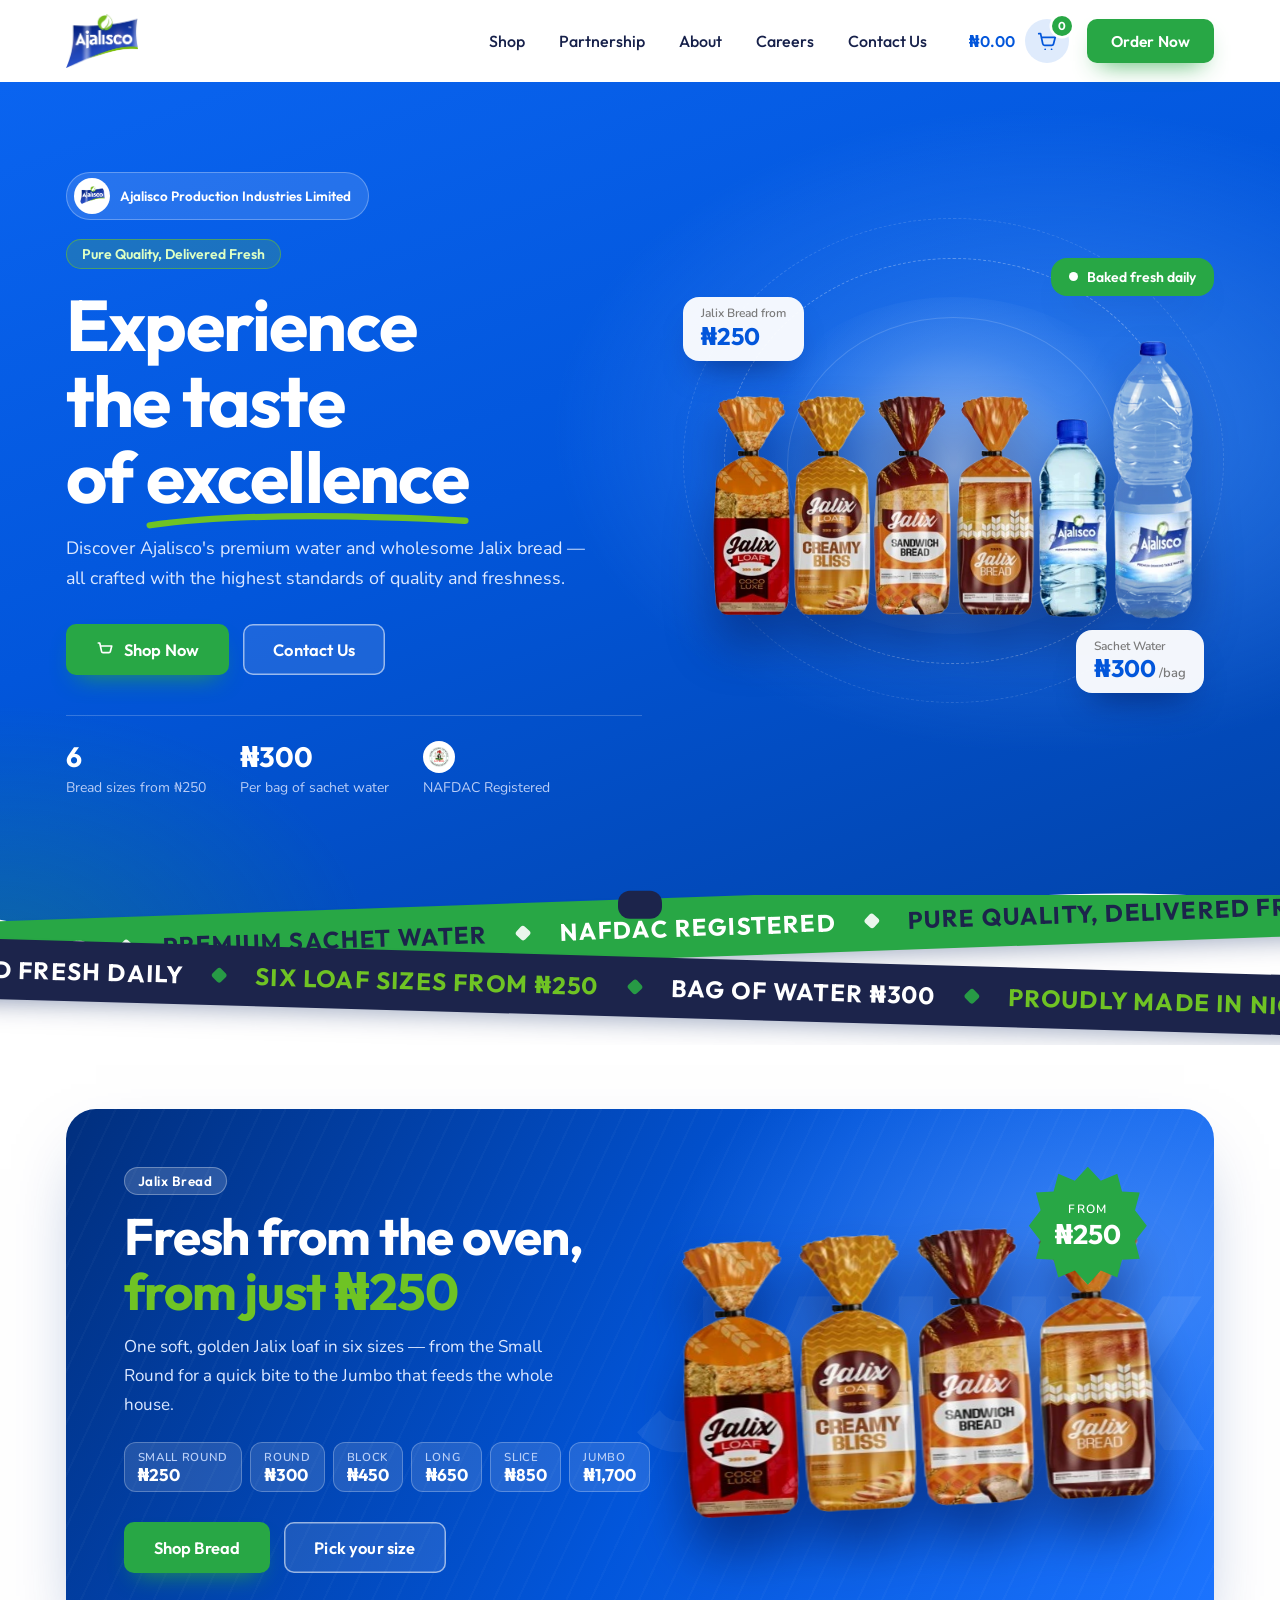
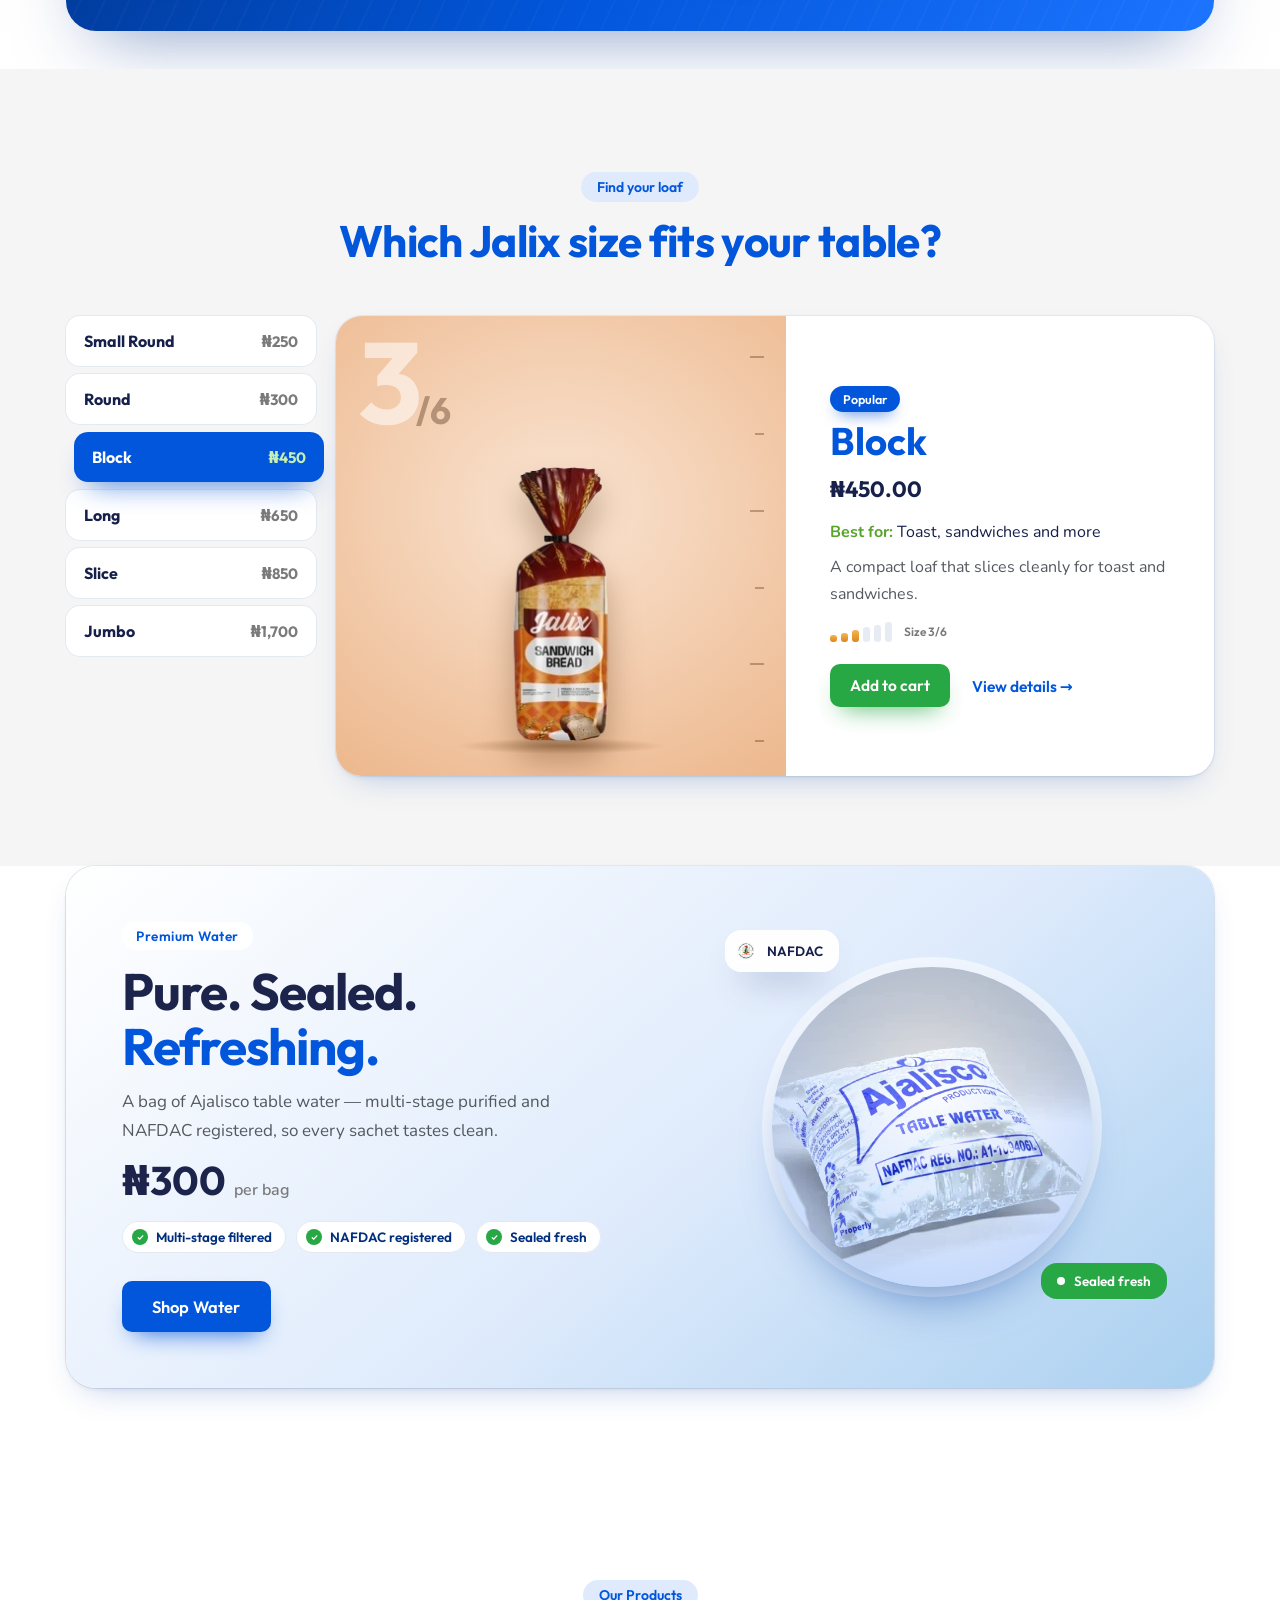
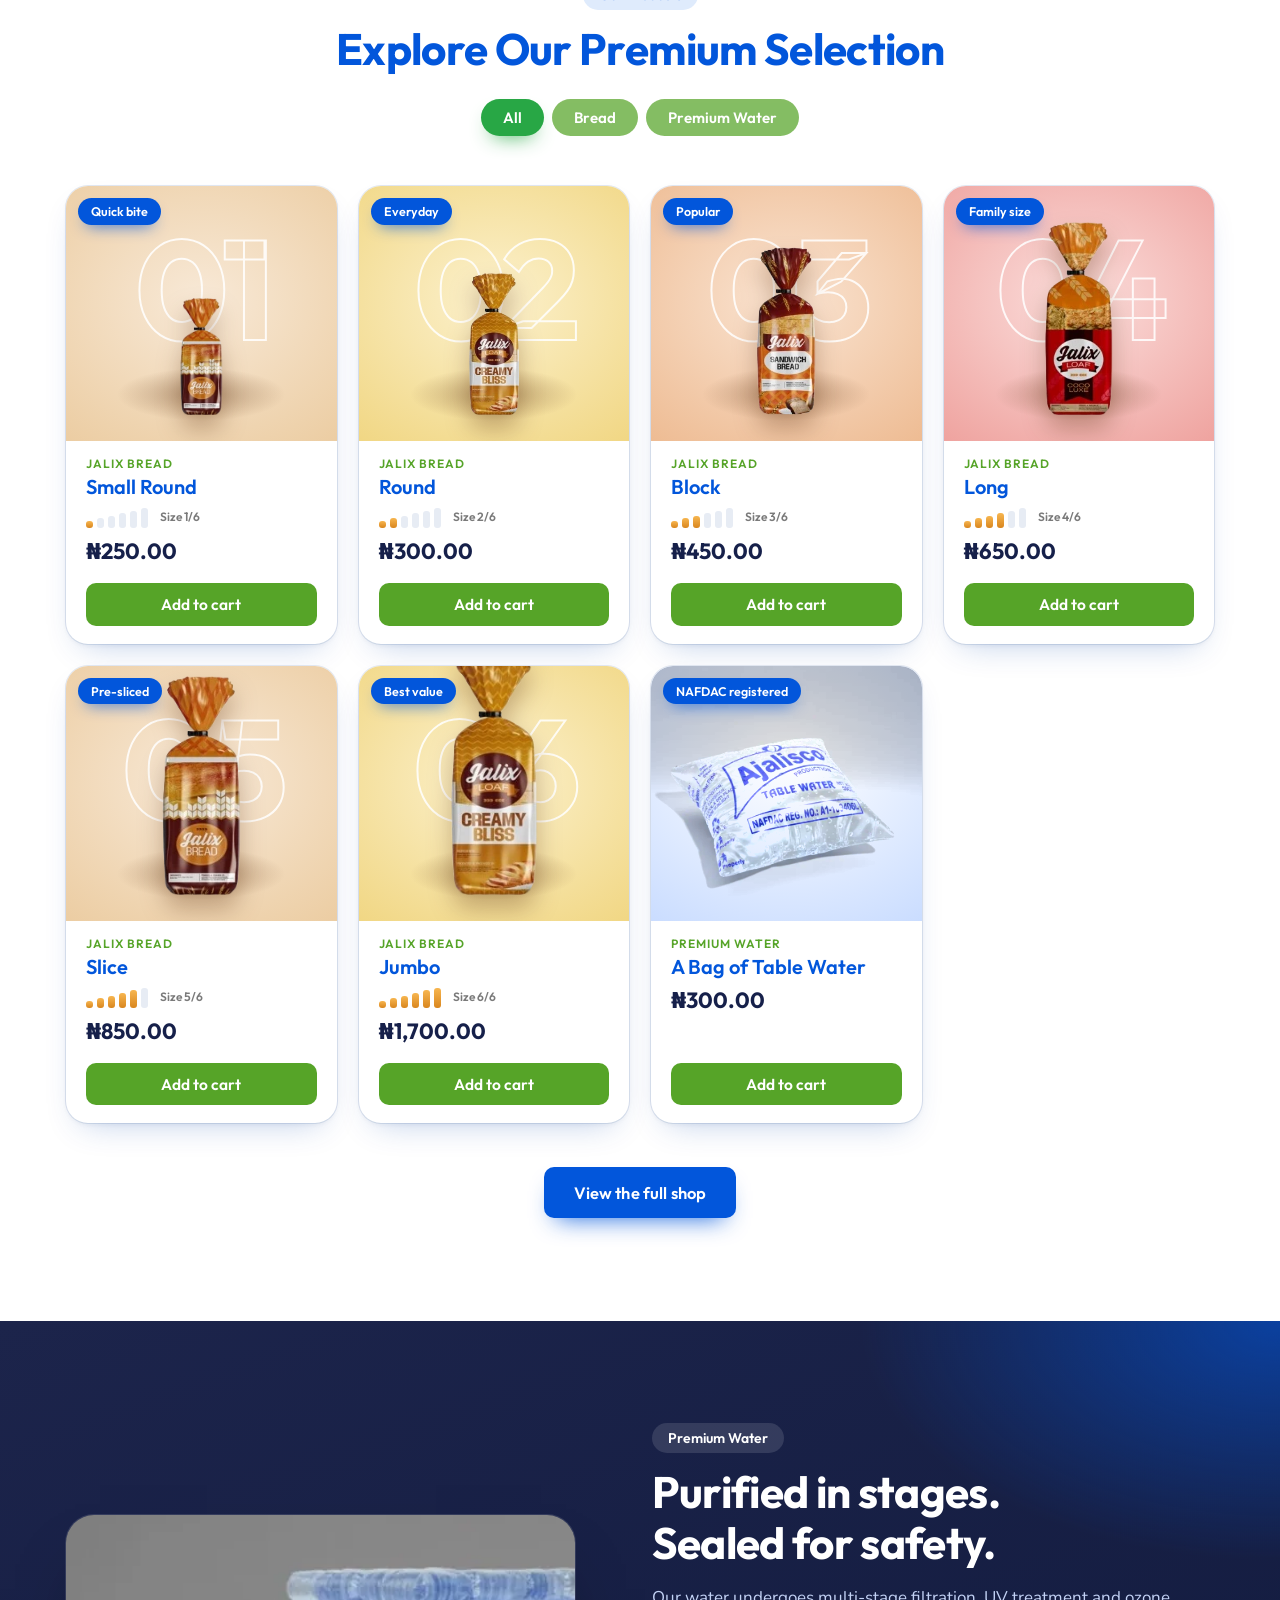
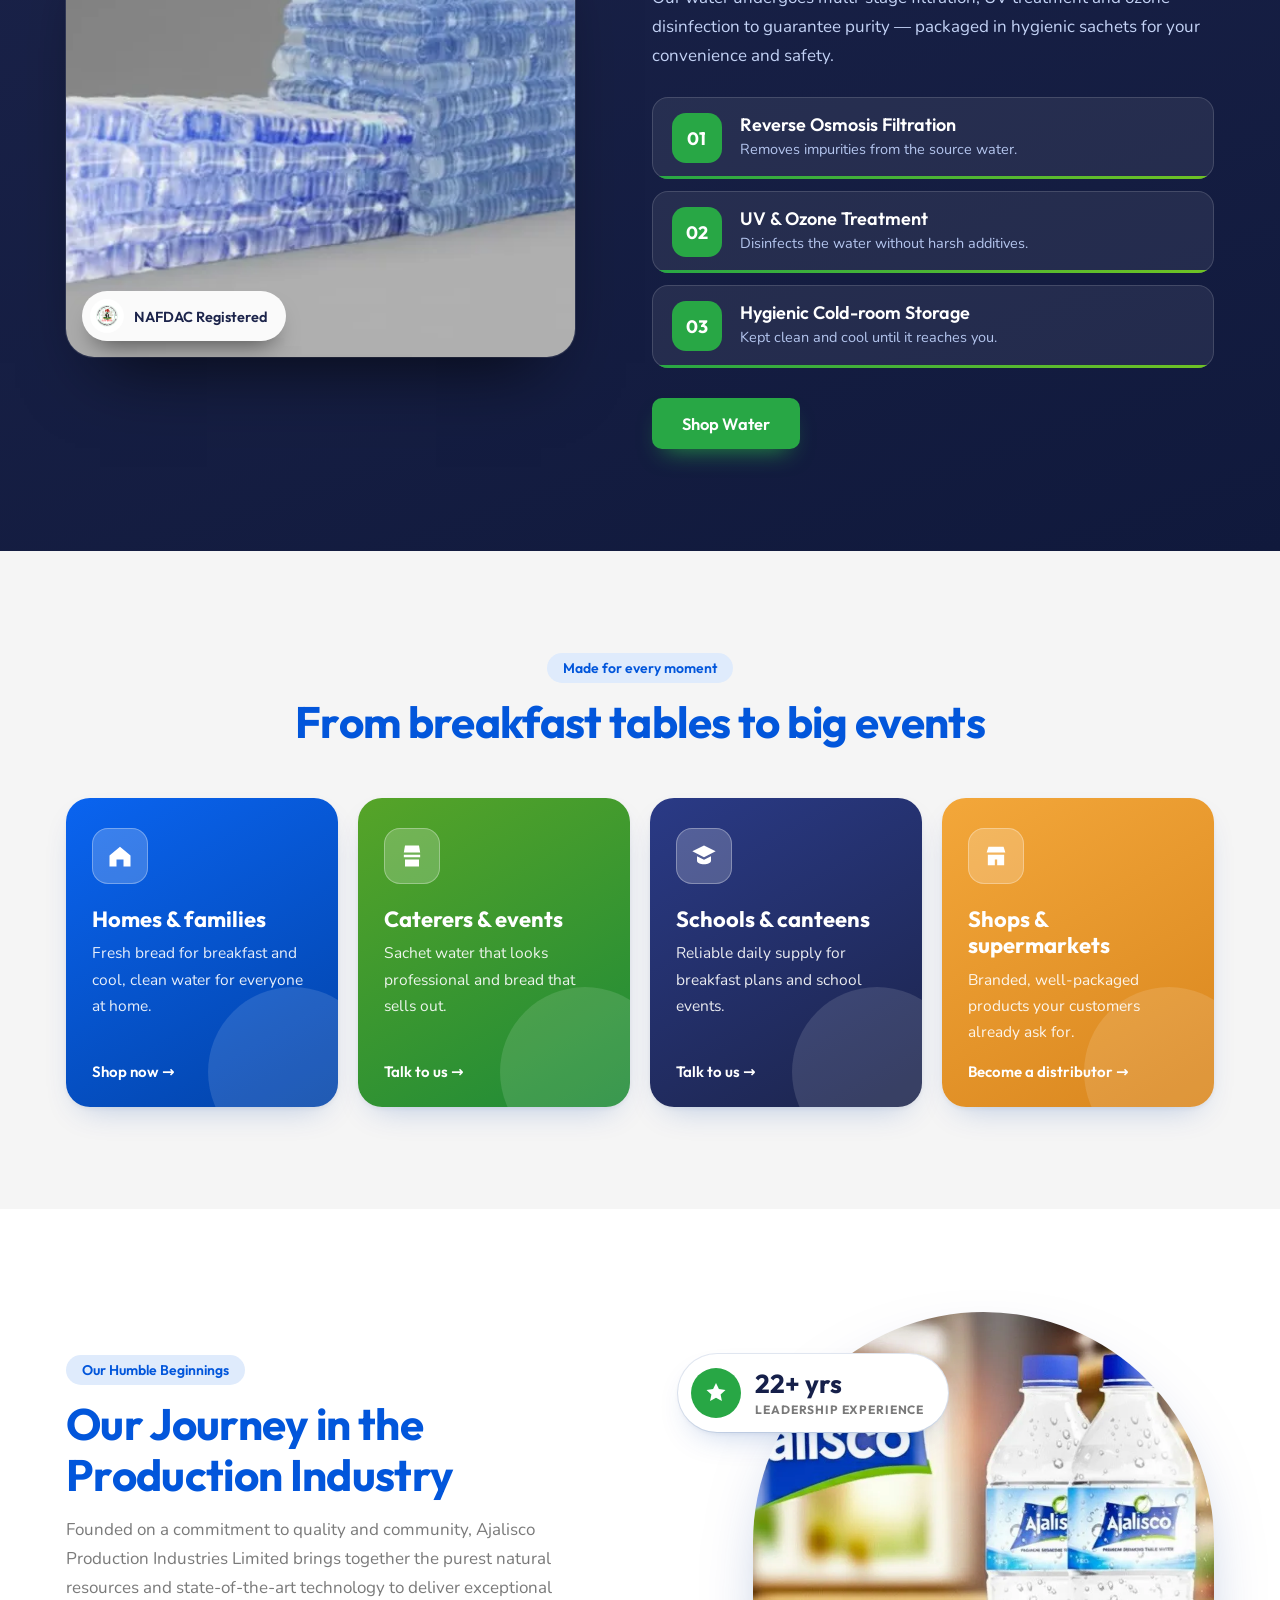
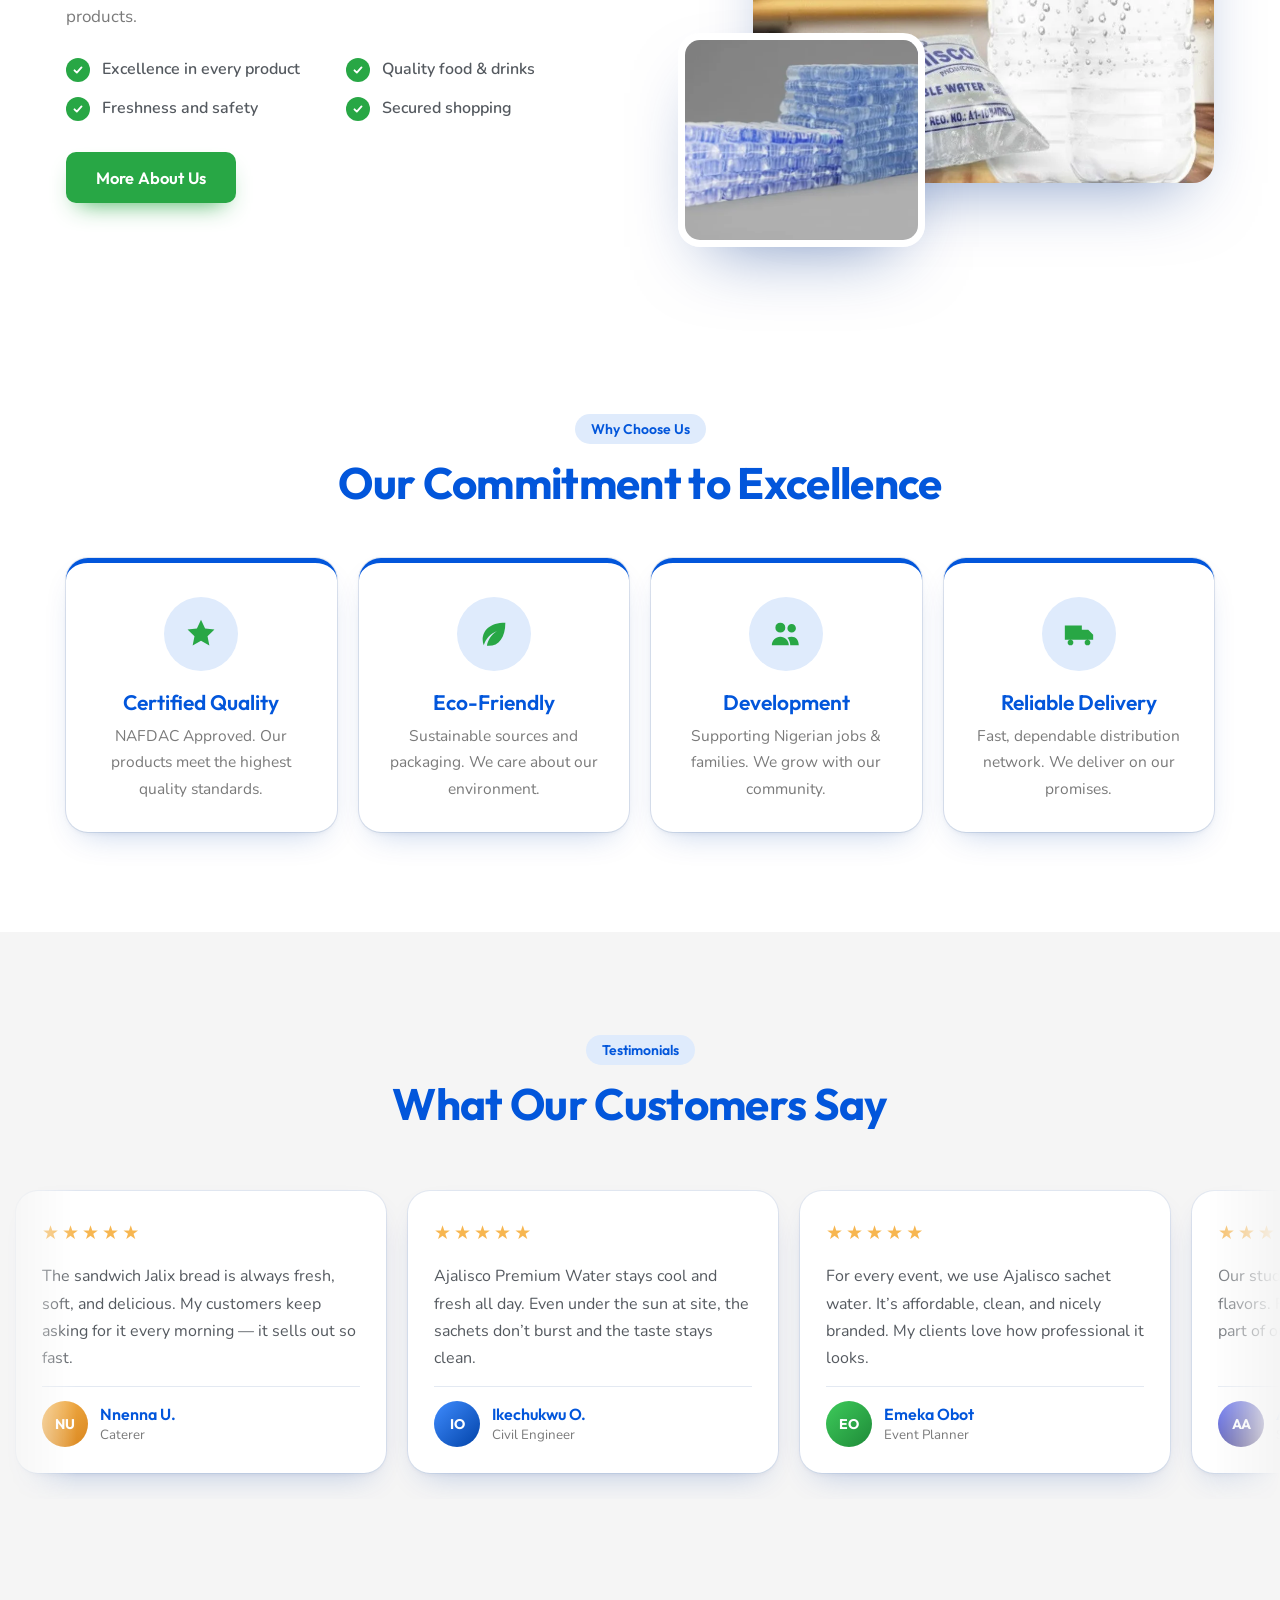
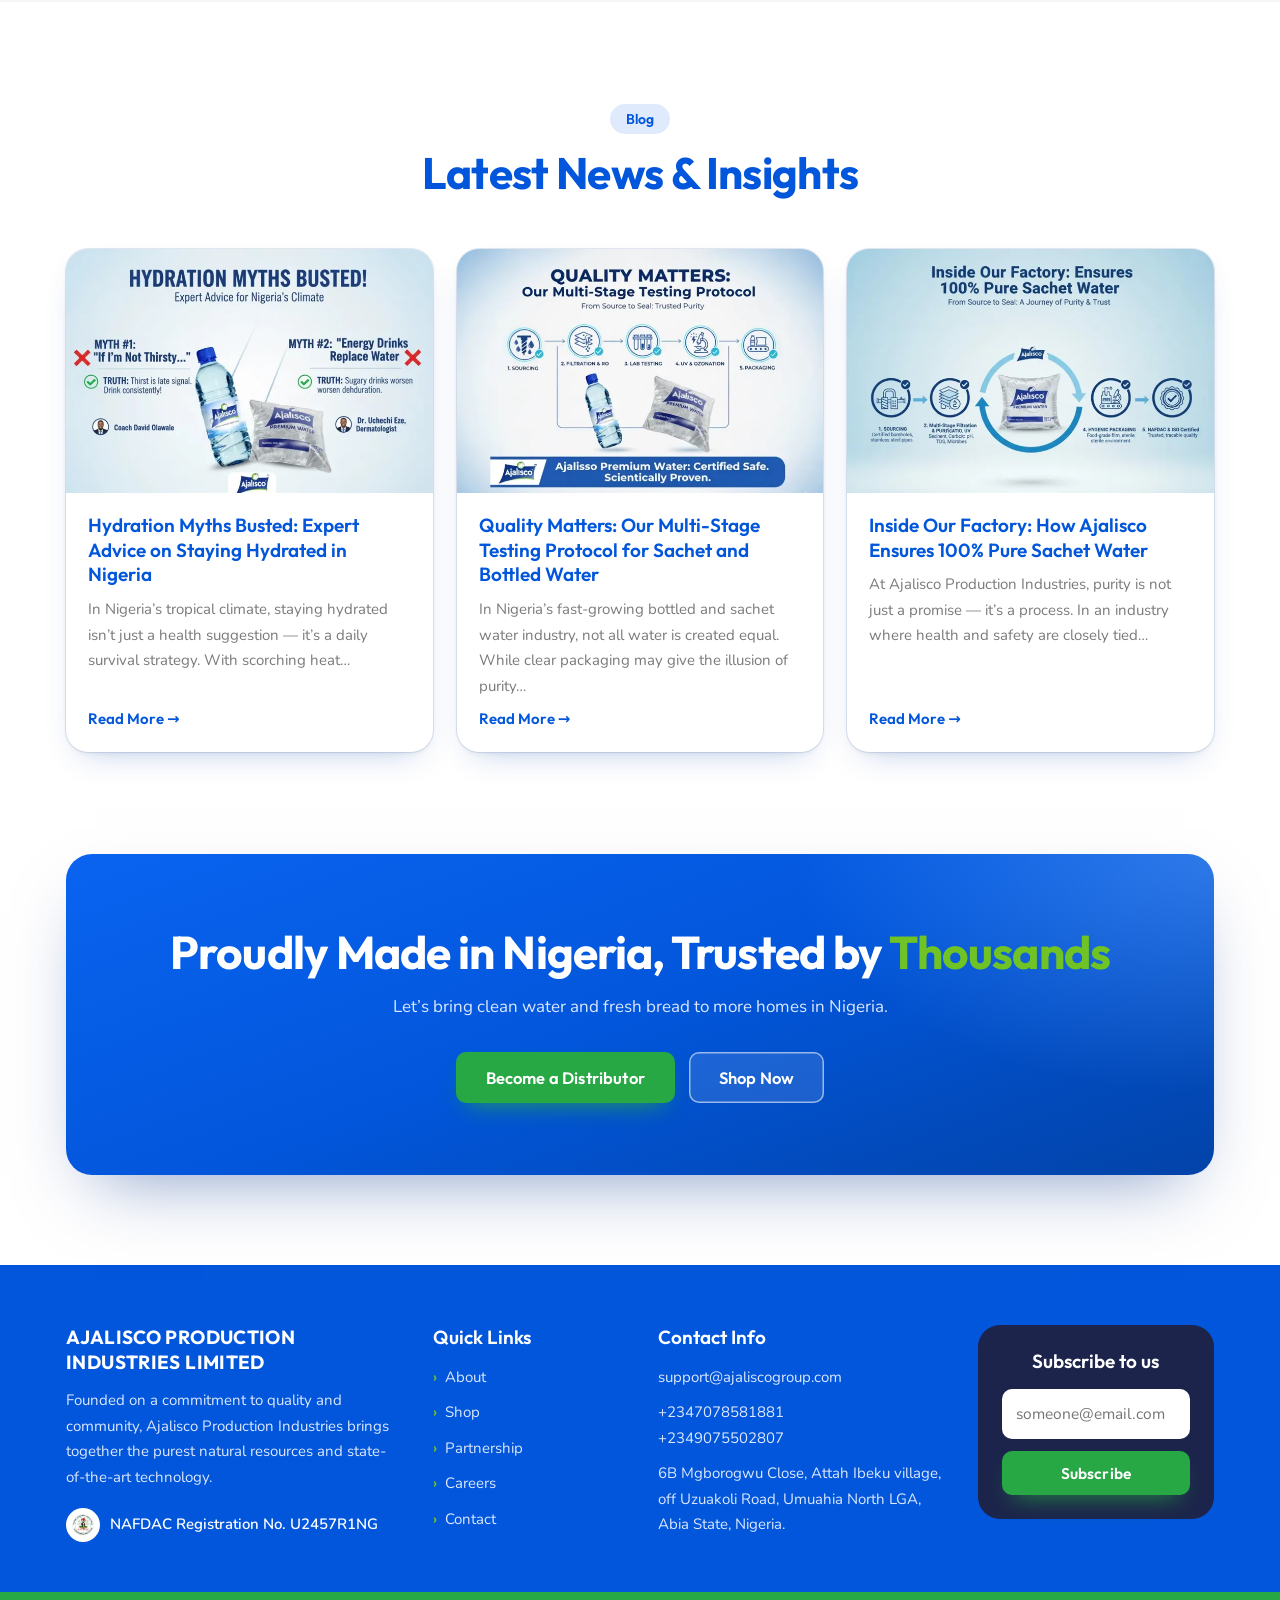
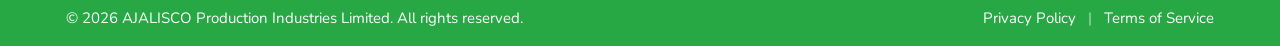
==== commit e1312f80: "Add Careers page with role detail/apply modal New #/careers route: a card grid of open roles (franch" ====
--- a/index.html
+++ b/index.html
@@ -36,6 +36,7 @@
         <a href="#/shop" data-route="shop">Shop</a>
         <a href="#/partnership" data-route="partnership">Partnership</a>
         <a href="#/about" data-route="about">About</a>
+        <a href="#/careers" data-route="careers">Careers</a>
         <a href="#/contact" data-route="contact">Contact Us</a>
         <a class="nav__mobile-cta" href="#/shop">Order Now</a>
       </nav>
@@ -80,7 +81,7 @@
           <div class="hero__art rv" aria-hidden="true">
             <div class="rings"><i></i><i></i><i></i></div>
             <div class="glow"></div>
-            <img class="hero__lineup" src="assets/lineup.webp" alt="" width="600" height="349">
+            <img class="hero__lineup" src="assets/lineup.webp" alt="" width="600" height="321">
             <div class="chip chip--a"><small>Jalix Bread from</small><b>₦250</b></div>
             <div class="chip chip--b"><span class="dot"></span> Baked fresh daily</div>
             <div class="chip chip--c"><small>Sachet Water</small><b>₦300<em>/bag</em></b></div>
@@ -322,24 +323,6 @@
           </div>
           <div data-grid="shop" id="shopProducts"></div>
           <noscript><p class="center">Small Round ₦250 · Round ₦300 · Block ₦450 · Long ₦650 · Slice ₦850 · Jumbo ₦1,700 · Bag of table water ₦300.</p></noscript>
-        </div>
-      </section>
-
-      <!-- Flavour shelf (from the old Services page) -->
-      <section class="section shelf-sec">
-        <div class="wrap">
-          <div class="head-center">
-            <p class="kicker kicker--center rv">Jalix Bread</p>
-            <h2 class="title rv">Discover Your New Favorite</h2>
-            <p class="lede rv" style="text-align:center">Same soft Jalix crumb — four packs, one favourite.</p>
-          </div>
-          <div class="shelf rv" id="fl">
-            <div class="shelf__info" id="flInfo"></div>
-            <div class="shelf__case">
-              <div class="shelf__row" id="flRow"></div>
-              <div class="shelf__ledge"></div>
-            </div>
-          </div>
         </div>
       </section>
     </section>
@@ -451,6 +434,20 @@
             <figure class="cert rv"><img src="assets/cac.webp" alt="Certificate of incorporation — Ajalisco Production Industries Ltd" loading="lazy"><figcaption>Corporate Affairs Commission<small>Certificate of Incorporation</small></figcaption></figure>
             <figure class="cert cert--nafdac rv" style="--i:1"><img src="assets/nafdac.png" alt="NAFDAC" loading="lazy"><figcaption>NAFDAC Registered<small>Registration No. U2457R1NG</small></figcaption></figure>
           </div>
+        </div>
+      </section>
+
+      <section class="wrap cta-wrap" data-cta='{"primary":["Become a Distributor","#/partnership"]}'></section>
+    </section>
+
+    <!-- ================= CAREERS ================= -->
+    <section class="page" id="page-careers" data-title="Careers — Ajalisco Production Industries Limited">
+      <div class="banner"><div class="bubbles bubbles--sm" aria-hidden="true"><i></i><i></i><i></i><i></i><i></i><i></i></div><div class="wrap"><h1>Careers</h1><p>Join the team bringing clean water and fresh bread to more homes in Nigeria</p></div></div>
+
+      <section class="section">
+        <div class="wrap">
+          <div class="head-center"><p class="kicker kicker--center rv">Open Roles</p><h2 class="title rv">Build something good with us</h2></div>
+          <div class="jobs" data-jobs></div>
         </div>
       </section>
 
@@ -502,7 +499,7 @@
       <div>
         <h3>Quick Links</h3>
         <ul class="footer__links">
-          <li><a href="#/about">About</a></li><li><a href="#/shop">Shop</a></li><li><a href="#/partnership">Partnership</a></li><li><a href="#/contact">Contact</a></li>
+          <li><a href="#/about">About</a></li><li><a href="#/shop">Shop</a></li><li><a href="#/partnership">Partnership</a></li><li><a href="#/careers">Careers</a></li><li><a href="#/contact">Contact</a></li>
         </ul>
       </div>
       <div>
@@ -534,6 +531,11 @@
     <div class="minicart__body" id="mcBody"></div>
   </dialog>
 
+  <!-- Job detail / apply modal -->
+  <dialog class="modal jobmodal" id="jobModal" aria-labelledby="jobModalTitle">
+    <div class="jobmodal__inner" data-job-body></div>
+  </dialog>
+
   <div class="toast" id="toast" role="status" aria-live="polite"></div>
   <button class="totop" id="toTop" type="button" aria-label="Back to top"><svg width="18" height="18" viewBox="0 0 24 24" aria-hidden="true"><path d="M12 19V5M6 11l6-6 6 6" fill="none" stroke="currentColor" stroke-width="2.4" stroke-linecap="round" stroke-linejoin="round"/></svg></button>
 
--- a/styles.css
+++ b/styles.css
@@ -138,7 +138,7 @@
 .rings i:nth-child(3) { inset: -4% -2% 6% -2%; --t: 100s; border-color: rgba(255,255,255,.14); }
 @keyframes spin { to { transform: rotate(360deg); } }
 .glow { position: absolute; inset: 12% 10% 20%; border-radius: 50%; background: radial-gradient(circle, rgba(255,255,255,.5), rgba(160,200,255,.2) 45%, transparent 70%); }
-.hero__lineup { position: absolute; left: 50%; top: 50%; width: 92%; transform: translate(-50%, -52%); filter: drop-shadow(0 30px 24px rgba(0,20,80,.45)); animation: hover 7s ease-in-out infinite; }
+.hero__lineup { position: absolute; left: 50%; top: 50%; width: 92%; height: auto; object-fit: contain; transform: translate(-50%, -52%); filter: drop-shadow(0 30px 24px rgba(0,20,80,.45)); animation: hover 7s ease-in-out infinite; }
 @keyframes hover { 50% { transform: translate(-50%, -56%); } }
 .chip { position: absolute; display: grid; padding: 10px 18px; line-height: 1.15; border-radius: 16px; background: rgba(255,255,255,.95); color: var(--ink); box-shadow: 0 20px 34px -18px rgba(0,20,80,.7); animation: float 7s ease-in-out infinite; }
 .chip small { font-size: 12px; color: var(--muted); font-weight: 600; }
@@ -371,6 +371,28 @@
 .cert figcaption { font: 600 18px var(--f-head); color: var(--blue); line-height: 1.3; }
 .cert small { display: block; font: 500 14.5px var(--f-body); color: var(--muted); }
 
+/* careers */
+.jobs { display: grid; grid-template-columns: repeat(3, 1fr); gap: 22px; }
+.job { display: flex; flex-direction: column; align-items: flex-start; gap: 10px; padding: 28px; border: 0; border-radius: var(--r-lg); background: #fff; box-shadow: var(--sh), 0 0 0 1px var(--line); text-align: left; font-family: var(--f-body); cursor: pointer; transition: transform .4s var(--ease), box-shadow .4s var(--ease); }
+.job:hover { box-shadow: var(--sh-lg), 0 0 0 1px var(--line); }
+.job__tag { padding: 5px 14px; border-radius: 999px; background: var(--sky); color: var(--blue); font: 700 12px var(--f-head); letter-spacing: .03em; text-transform: uppercase; }
+.job h3 { font: 700 21px var(--f-head); color: var(--ink); }
+.job__loc { display: flex; align-items: center; gap: 6px; color: var(--muted); font-size: 14px; }
+.job__sum { color: var(--muted); font-size: 15px; line-height: 1.6; display: -webkit-box; -webkit-line-clamp: 3; -webkit-box-orient: vertical; overflow: hidden; }
+.job__link { margin-top: auto; padding-top: 6px; color: var(--blue); font: 700 15px var(--f-head); transition: transform .25s var(--ease); }
+.job:hover .job__link { transform: translateX(4px); }
+
+.jobmodal__inner { padding: 36px 34px 30px; display: grid; gap: 14px; }
+.jobview h2, .jobapply h2 { font: 700 28px var(--f-head); color: var(--blue); margin-top: 6px; }
+.jobview__sum { color: var(--text); font-size: 16px; line-height: 1.7; }
+.jobview h3 { font: 600 17px var(--f-head); color: var(--ink); margin-top: 8px; }
+.jobview__list { display: grid; gap: 8px; margin: 2px 0 4px; }
+.jobview__list li { padding-left: 24px; position: relative; color: var(--text); font-size: 15px; line-height: 1.5; }
+.jobview__list li::before { content: "✓"; position: absolute; left: 0; color: var(--green); font-weight: 800; }
+.jobview .btn { margin-top: 10px; }
+.jobapply__back { align-self: flex-start; border: 0; background: none; padding: 0; color: var(--muted); font: 600 14.5px var(--f-body); cursor: pointer; }
+.jobapply__back:hover { color: var(--blue); }
+
 /* footer */
 .footer { background: var(--blue); color: #DCE8FF; }
 .footer__grid { display: grid; grid-template-columns: 1.4fr .8fr 1.2fr 1fr; gap: 36px; padding-block: 60px 50px; }
@@ -453,7 +475,7 @@
 /* reveal */
 .js .rv { opacity: 0; transform: translateY(24px); transition: opacity .8s var(--ease), transform .8s var(--ease); transition-delay: calc(var(--i, 0) * 80ms); }
 .js .rv.in { opacity: 1; transform: none; }
-.js .card.rv.in:hover, .js .value.rv.in:hover, .js .member.rv.in:hover, .js .post.rv.in:hover, .js .flavour.rv.in:hover, .js .mini.rv.in:hover, .js .cval.rv.in:hover { transform: translateY(-8px); }
+.js .card.rv.in:hover, .js .value.rv.in:hover, .js .member.rv.in:hover, .js .post.rv.in:hover, .js .flavour.rv.in:hover, .js .mini.rv.in:hover, .js .cval.rv.in:hover, .js .job.rv.in:hover { transform: translateY(-8px); }
 
 /* responsive */
 @media (max-width: 1100px) {
@@ -461,7 +483,7 @@
   .values { grid-template-columns: repeat(2, 1fr); }
   .footer__grid { grid-template-columns: 1fr 1fr; }
   .flavours { grid-template-columns: repeat(2, 1fr); }
-  .cvals, .team { grid-template-columns: repeat(2, 1fr); }
+  .cvals, .team, .jobs { grid-template-columns: repeat(2, 1fr); }
 }
 @media (max-width: 960px) {
   .nav__links { position: absolute; top: 100%; left: 0; right: 0; margin: 0; flex-direction: column; align-items: stretch; gap: 0; padding: 8px 16px 18px; background: #fff; border-top: 1px solid var(--line); box-shadow: 0 24px 40px -20px rgba(28,36,75,.35); opacity: 0; visibility: hidden; transform: translateY(-8px); transition: all .3s var(--ease); }
@@ -509,7 +531,8 @@
   .value h3 { font-size: 17px; }
   .value p { font-size: 13.5px; }
   .review { width: 300px; padding: 22px; }
-  .posts, .cards2, .cvals, .team { grid-template-columns: 1fr; }
+  .posts, .cards2, .cvals, .team, .jobs { grid-template-columns: 1fr; }
+  .jobmodal__inner { padding: 26px 20px 22px; }
   .flavours { gap: 12px; }
   .flavour figcaption { font-size: 15px; }
   .footer__grid { grid-template-columns: 1fr; padding-block: 44px 34px; gap: 28px; }
@@ -770,30 +793,6 @@
 .stages b { display: block; font: 600 18px var(--f-head); color: #fff; }
 .stages small { font-size: 14.5px; color: #B4C5EE; }
 
-/* ---------- Brand marketing: flavours ---------- */
-.shelf-sec { padding-bottom: clamp(60px, 7vw, 96px); }
-.shelf { margin-top: 8px; }
-.shelf__info { display: grid; justify-items: center; gap: 8px; margin-bottom: 30px; text-align: center; animation: fadeIn .4s var(--ease); }
-.shelf__count { font: 800 42px/1 var(--f-head); letter-spacing: -.03em; transition: color .3s; }
-.shelf__count small { font-size: .34em; letter-spacing: 0; color: var(--muted); }
-.shelf__info h3 { font: 700 30px var(--f-head); color: var(--blue); }
-.shelf__info p { max-width: 50ch; font-size: 16.5px; color: var(--text); }
-.shelf__info .btn { margin-top: 8px; }
-.shelf__case { position: relative; border-radius: 30px; padding: 64px clamp(16px, 5vw, 60px) 0; overflow: hidden; background: linear-gradient(180deg, #FFFDF8 0%, #FBF2E3 68%, #F3E4CB 100%); box-shadow: var(--sh-lg), 0 0 0 1px var(--line); }
-.shelf__row { position: relative; display: flex; align-items: flex-end; justify-content: center; gap: clamp(10px, 3vw, 38px); }
-.shelf__pack { position: relative; z-index: 1; display: flex; flex-direction: column; align-items: center; gap: 12px; border: 0; background: none; padding: 0 4px 22px; cursor: pointer; opacity: .55; transform: scale(.86); transition: transform .5s var(--ease), opacity .4s; }
-.shelf__pack:hover { opacity: .85; }
-.shelf__pack.is-active { opacity: 1; transform: scale(1.14) translateY(-6px); z-index: 2; }
-.shelf__glow { position: absolute; z-index: -1; left: 50%; bottom: 20px; width: 190%; aspect-ratio: 1; transform: translateX(-50%); border-radius: 50%; background: radial-gradient(closest-side, color-mix(in srgb, var(--accent) 60%, transparent), transparent 70%); opacity: 0; transition: opacity .4s; filter: blur(1px); }
-.shelf__pack.is-active .shelf__glow { opacity: 1; }
-.shelf__pack img { height: clamp(120px, 16vw, 190px); width: auto; filter: drop-shadow(0 18px 14px rgba(60,30,10,.25)); transition: filter .4s; }
-.shelf__pack.is-active img { filter: drop-shadow(0 26px 18px rgba(60,30,10,.4)); }
-.shelf__shadow { position: absolute; bottom: 16px; left: 50%; width: 62%; height: 12px; transform: translateX(-50%); border-radius: 50%; background: radial-gradient(closest-side, rgba(60,30,10,.35), transparent); }
-.shelf__label { font: 600 13.5px var(--f-head); color: var(--muted); transition: color .3s, font-weight .3s; white-space: nowrap; }
-.shelf__pack.is-active .shelf__label { color: var(--accent); font-weight: 700; }
-.shelf__ledge { position: relative; margin-top: 16px; height: 20px; border-radius: 4px 4px 0 0; background: linear-gradient(180deg, #E9D3AC, #D8B77F); box-shadow: inset 0 2px 0 rgba(255,255,255,.5); }
-.shelf__ledge::after { content: ""; position: absolute; left: 0; right: 0; bottom: -10px; height: 10px; background: linear-gradient(180deg, rgba(90,55,15,.22), transparent); }
-
 /* ---------- Brand marketing: who we serve ---------- */
 .serve__grid { display: grid; grid-template-columns: repeat(4, 1fr); gap: 20px; }
 .tile { position: relative; display: flex; flex-direction: column; gap: 8px; padding: 30px 26px 26px; overflow: hidden; border-radius: 24px; text-decoration: none; color: #fff; transition: transform .4s var(--ease), box-shadow .4s var(--ease); box-shadow: var(--sh); }
@@ -828,13 +827,6 @@
   .picker__sizes button[aria-selected="true"], .picker__sizes button:hover { transform: none; }
   .picker__stage { min-height: 0; }
   .picker__visual { min-height: 340px; }
-  .shelf__case { padding: 40px 14px 0; }
-  .shelf__row { gap: 14px; overflow-x: auto; padding-bottom: 4px; scrollbar-width: none; }
-  .shelf__row::-webkit-scrollbar { display: none; }
-  .shelf__pack { flex: none; }
-  .shelf__pack img { height: 100px; }
-  .shelf__info h3 { font-size: 24px; }
-  .shelf__count { font-size: 34px; }
   .ad--water { grid-template-columns: 1fr 1fr; }
 }
 @media (max-width: 640px) {
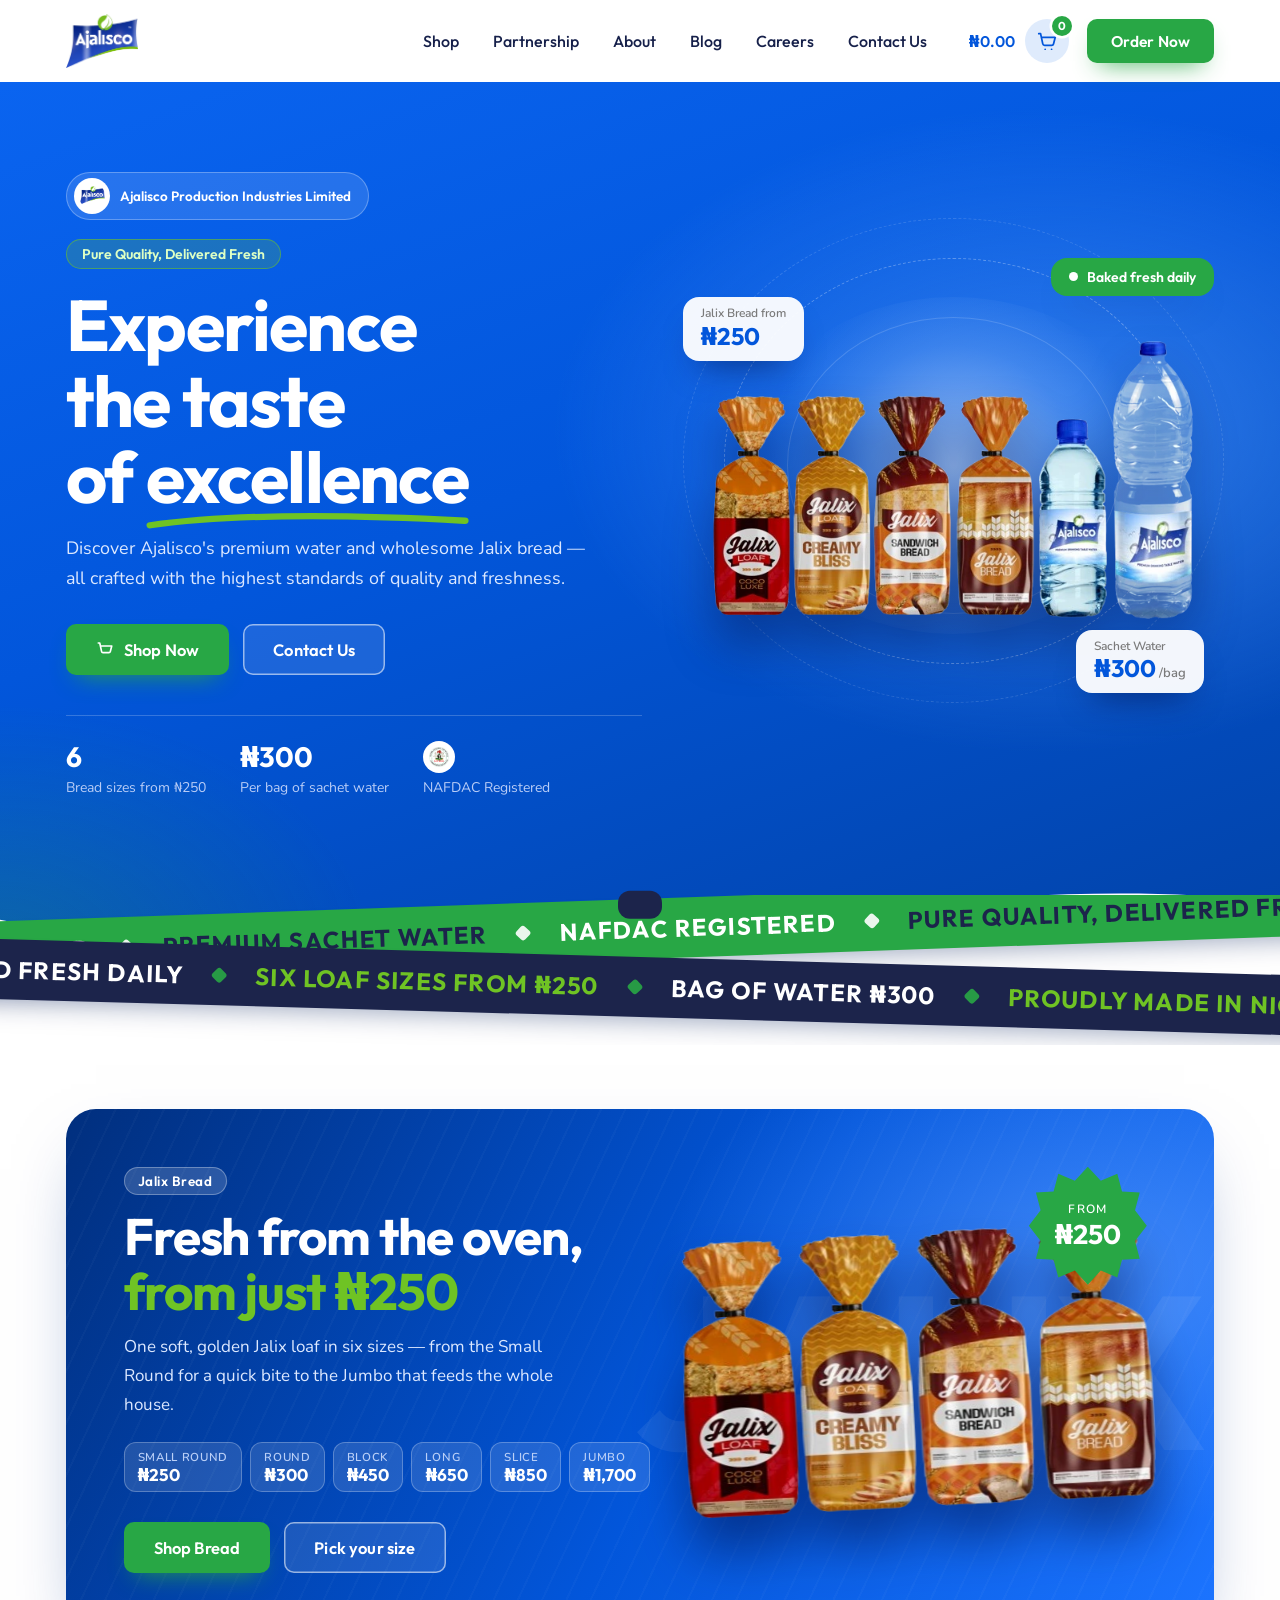
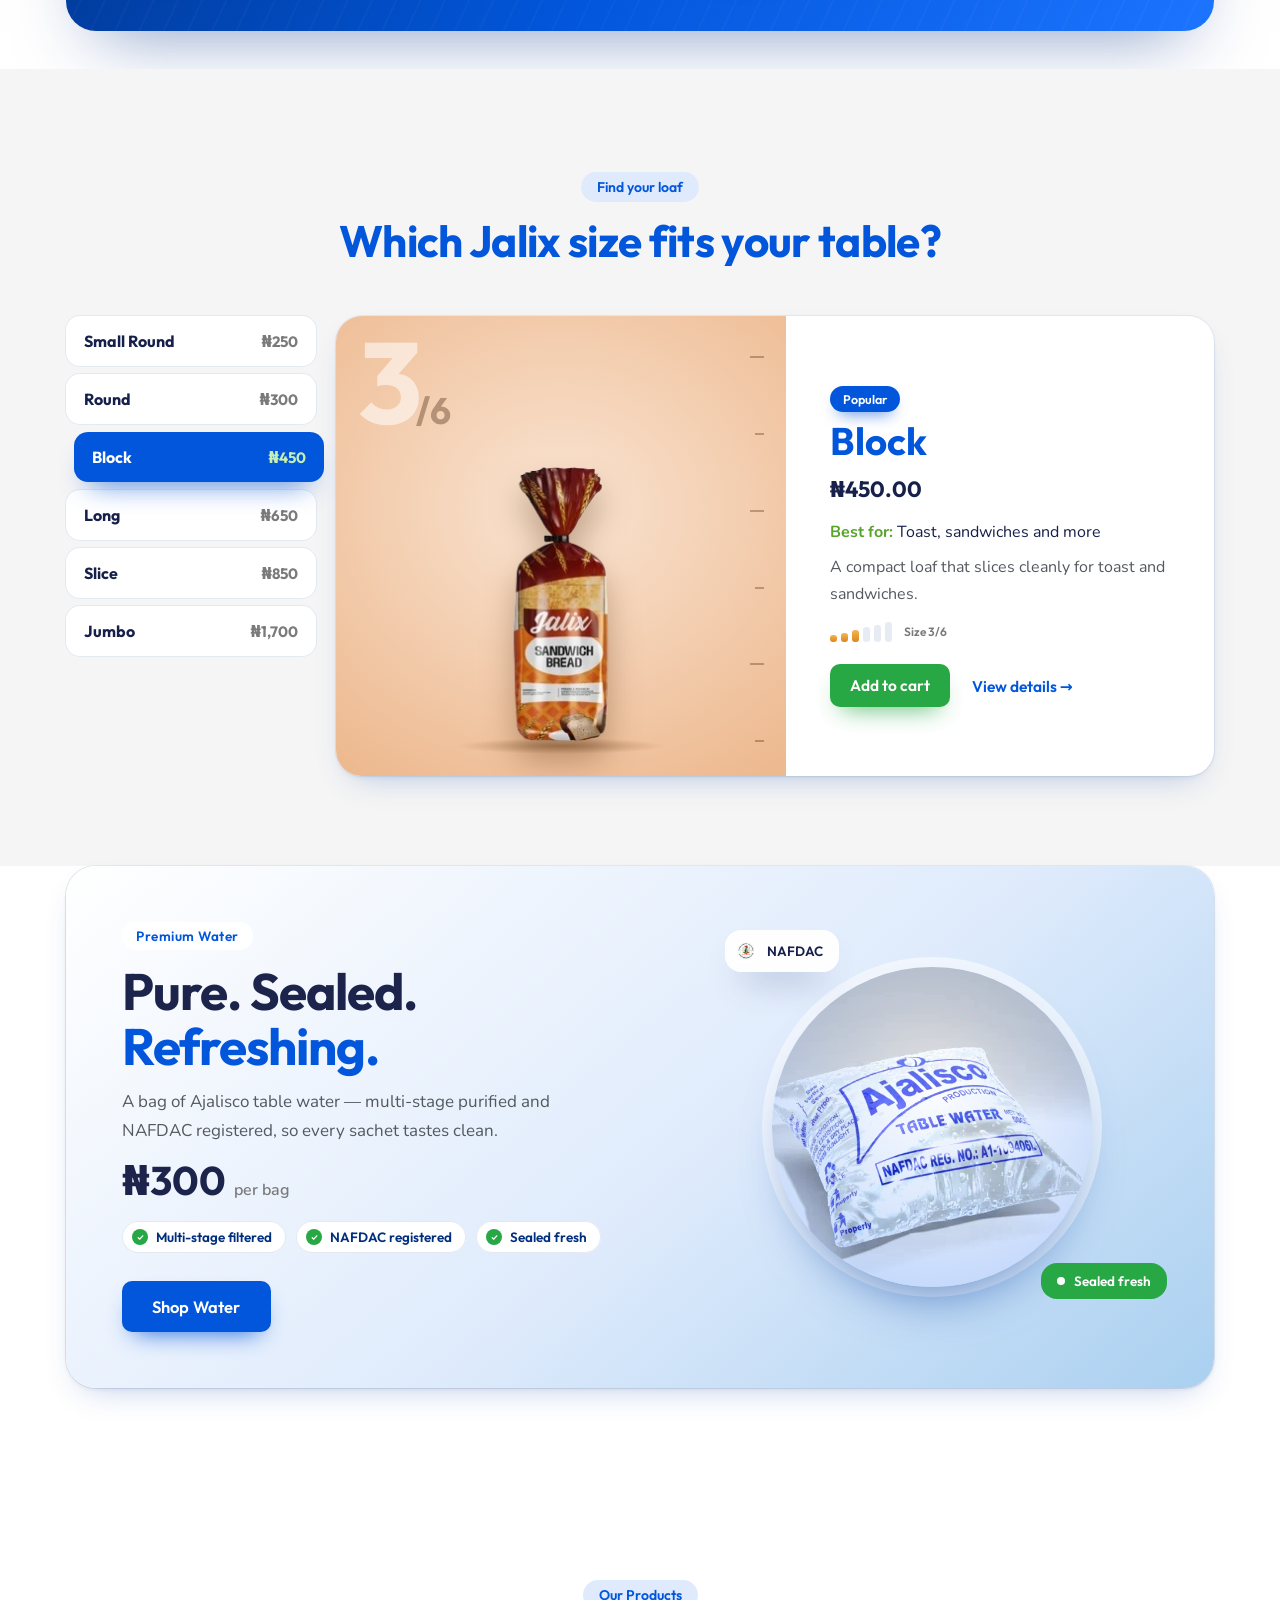
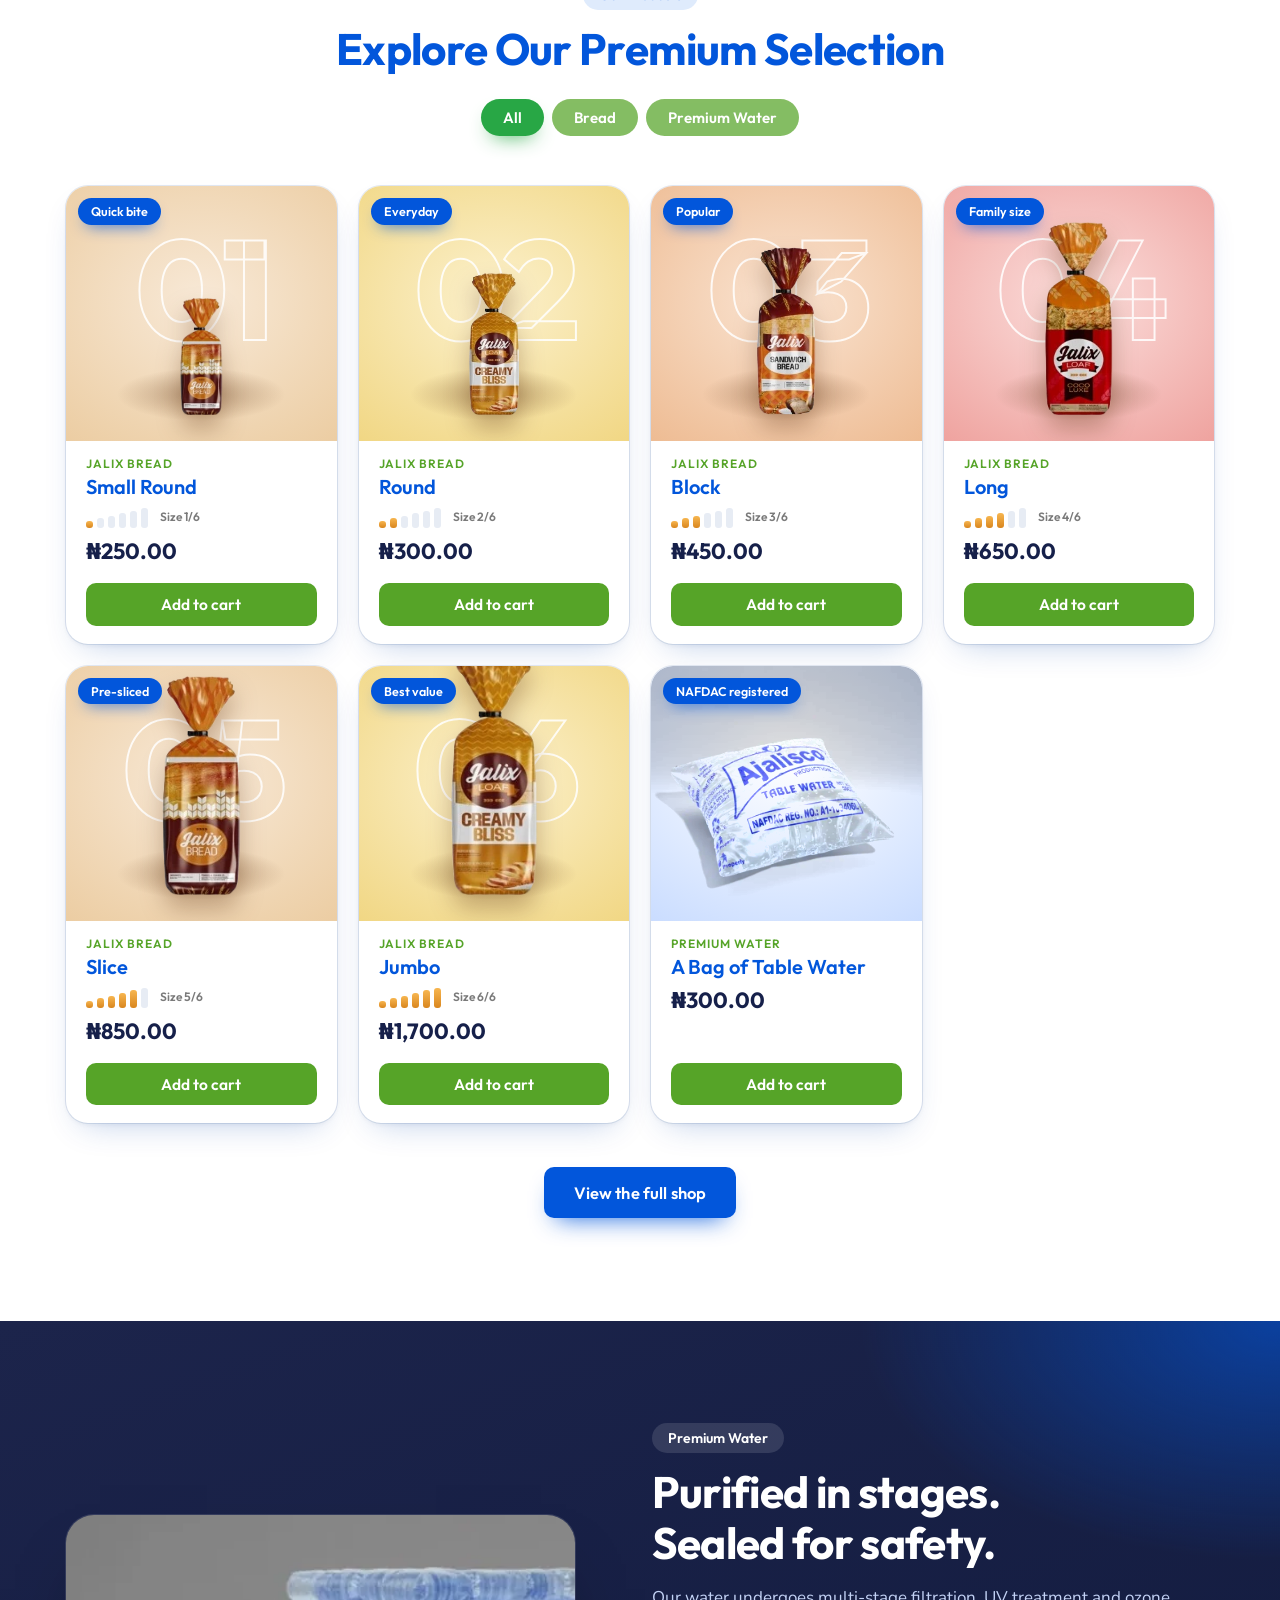
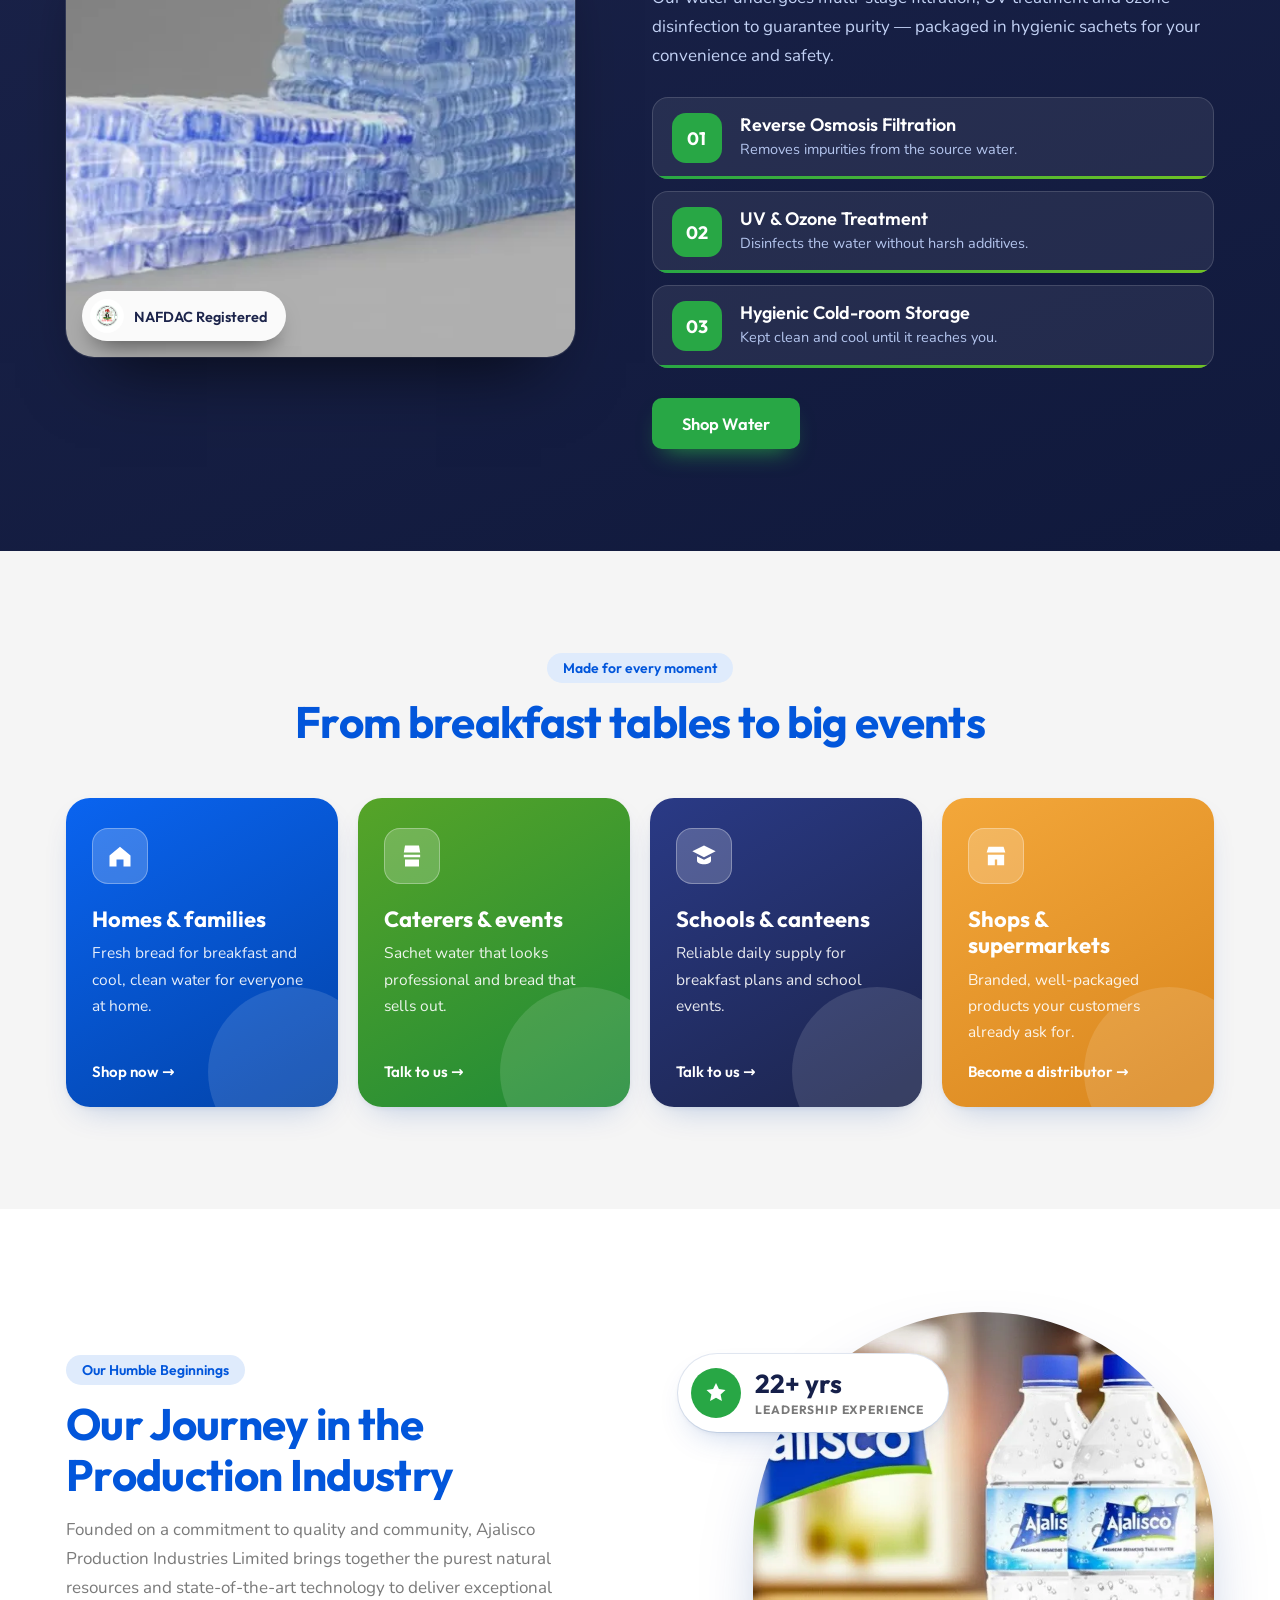
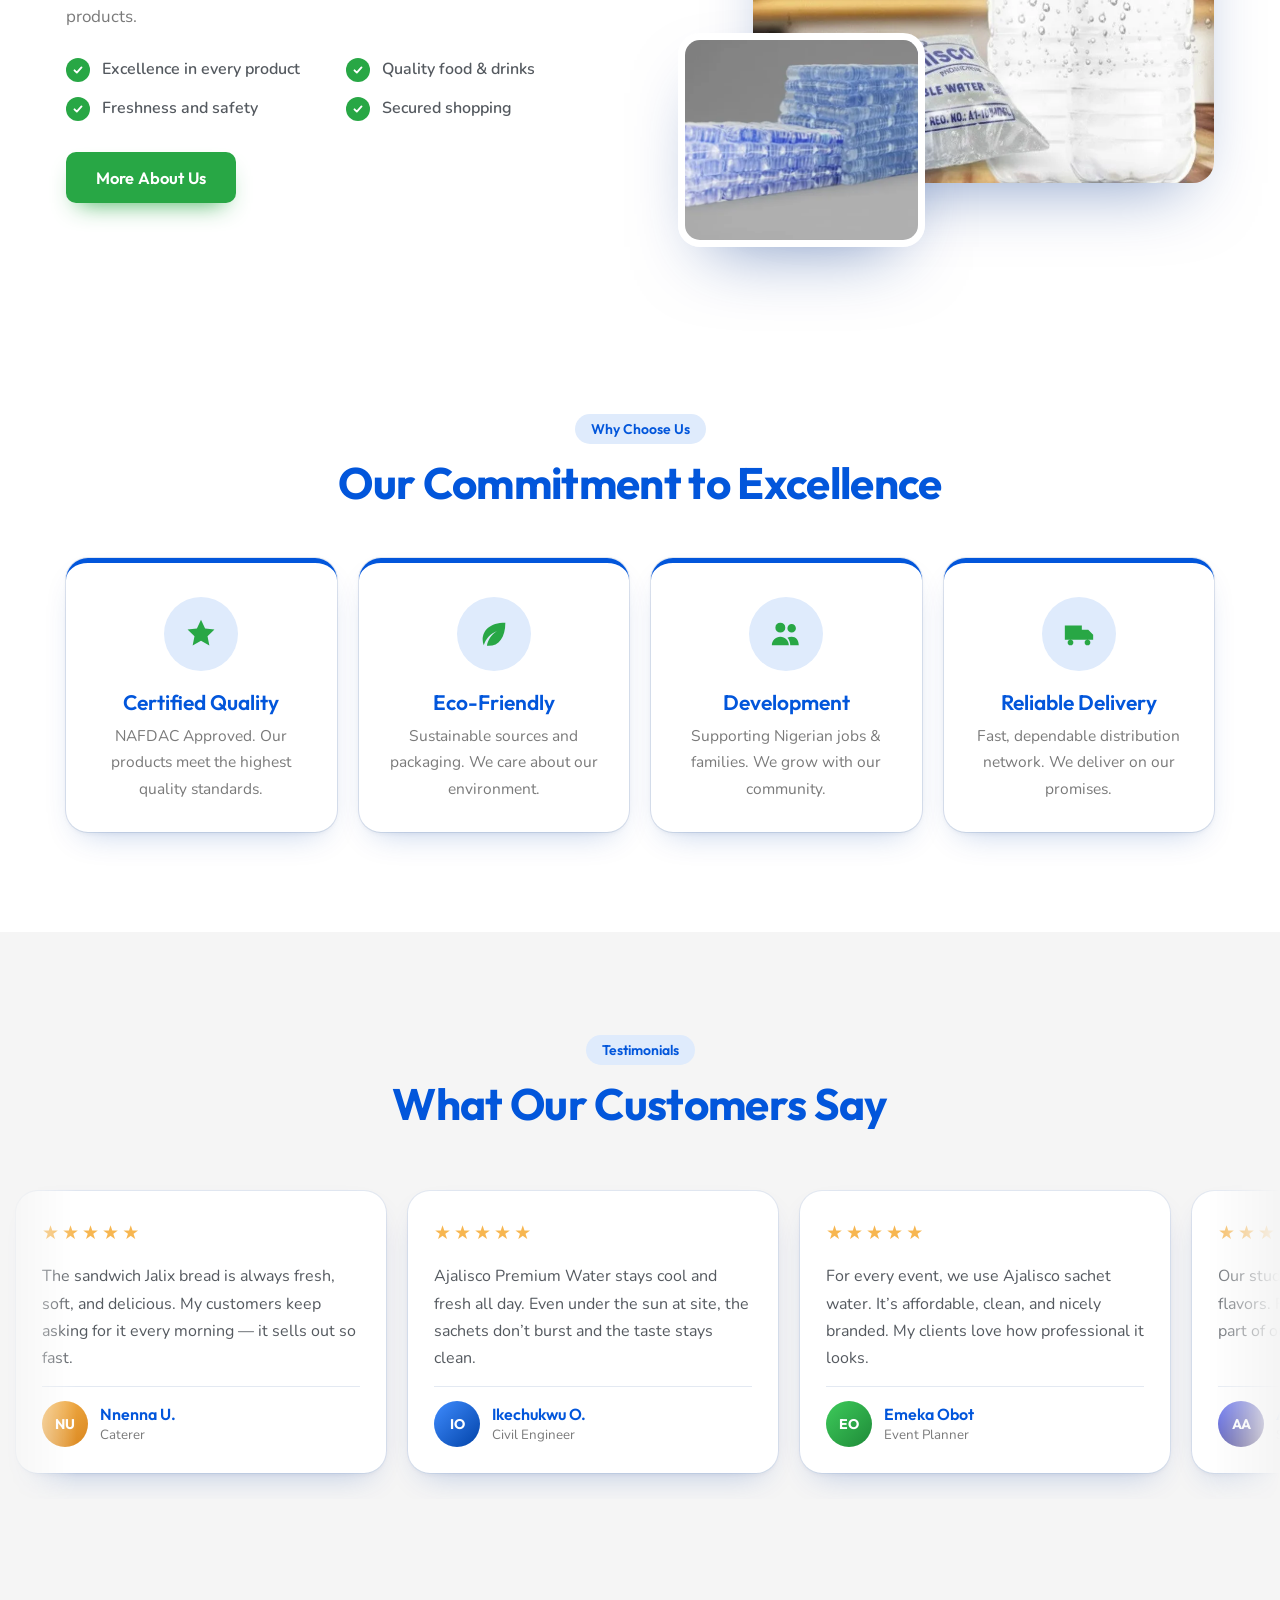
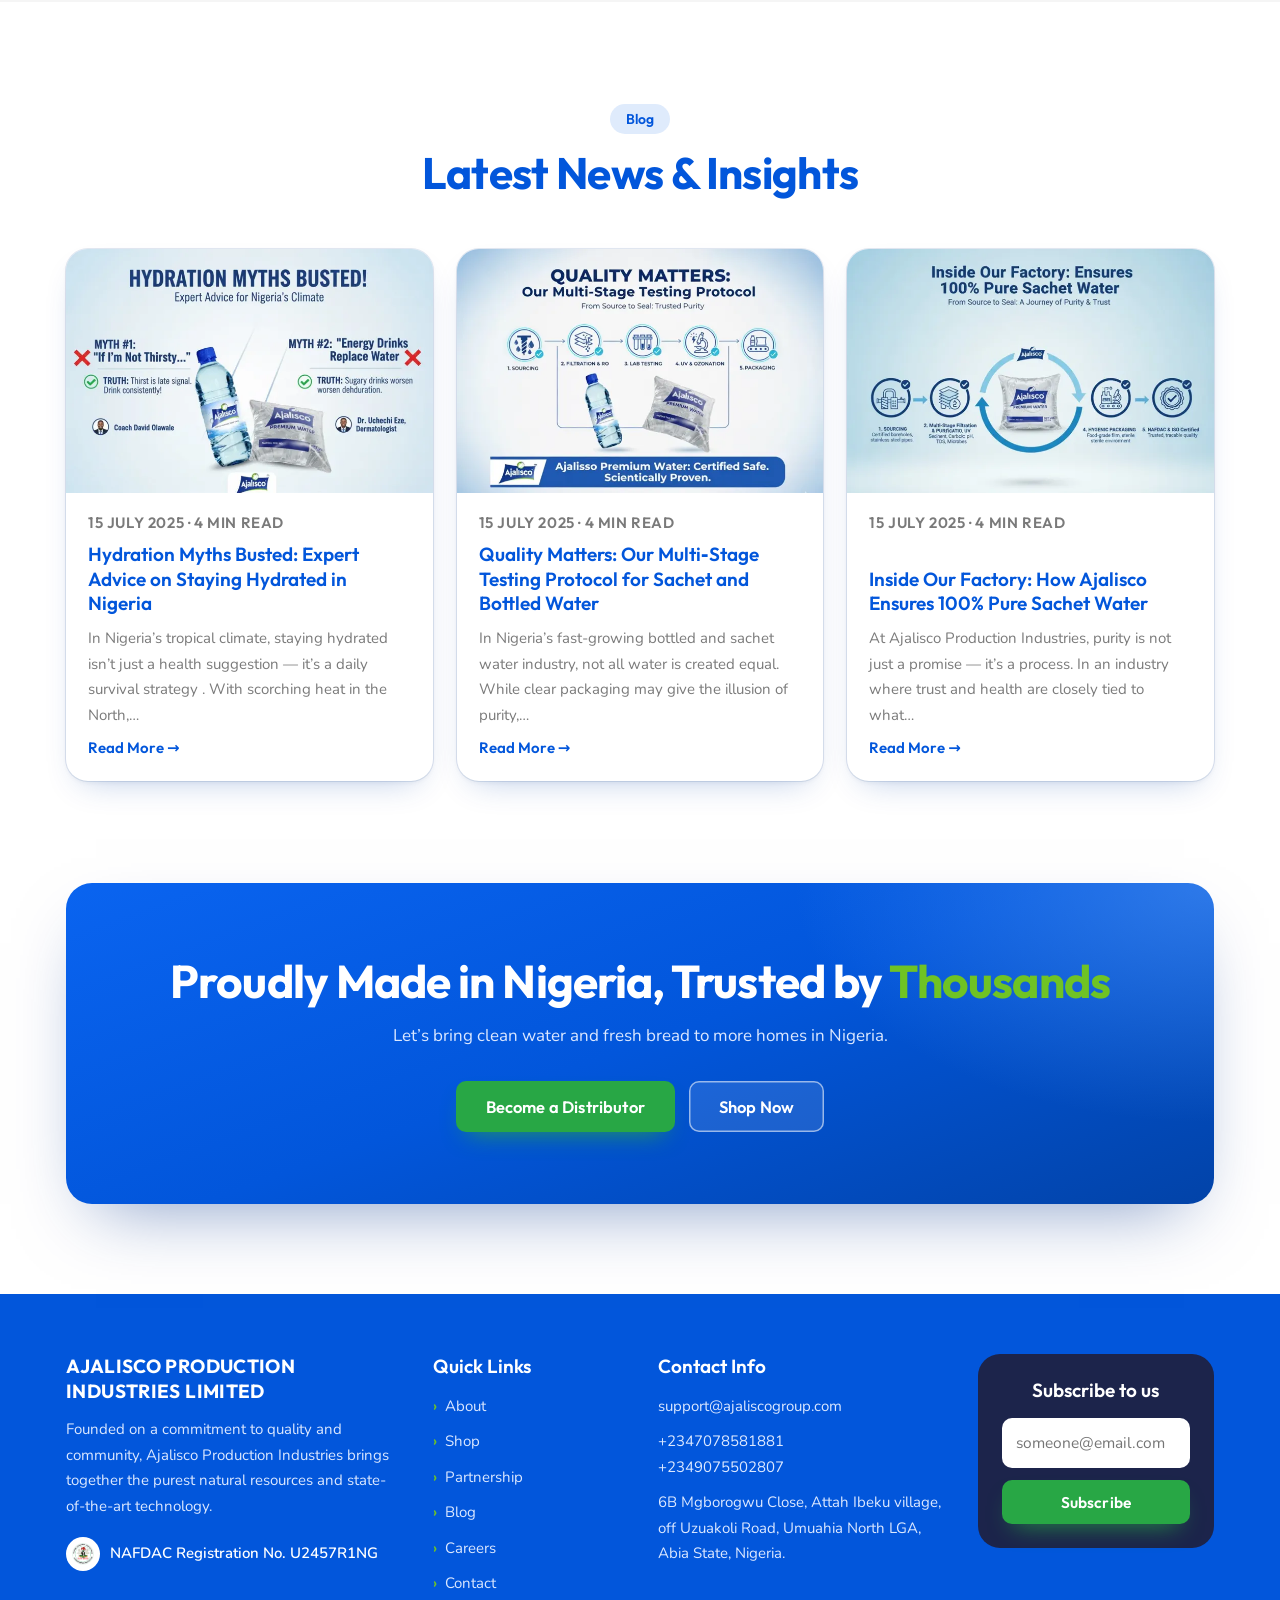
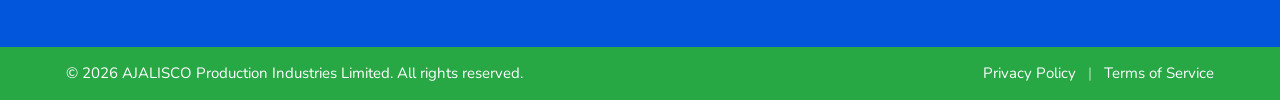
==== commit f6747190: "Add Blog archive and single-post pages New #/blog (archive, every post in a grid) and #/post/<slug> " ====
--- a/index.html
+++ b/index.html
@@ -36,6 +36,7 @@
         <a href="#/shop" data-route="shop">Shop</a>
         <a href="#/partnership" data-route="partnership">Partnership</a>
         <a href="#/about" data-route="about">About</a>
+        <a href="#/blog" data-route="blog">Blog</a>
         <a href="#/careers" data-route="careers">Careers</a>
         <a href="#/contact" data-route="contact">Contact Us</a>
         <a class="nav__mobile-cta" href="#/shop">Order Now</a>
@@ -280,20 +281,7 @@
             <p class="kicker kicker--center rv">Blog</p>
             <h2 class="title rv">Latest News &amp; Insights</h2>
           </div>
-          <div class="posts">
-            <a class="post rv" style="--i:0" href="https://ajaliscogroup.com/hydration-myths-busted-expert-advice-on-staying-hydrated-in-nigeria/" target="_blank" rel="noopener">
-              <div class="post__img"><img src="assets/blog-hydration.webp" alt="" loading="lazy"></div>
-              <div class="post__body"><h3>Hydration Myths Busted: Expert Advice on Staying Hydrated in Nigeria</h3><p>In Nigeria’s tropical climate, staying hydrated isn’t just a health suggestion — it’s a daily survival strategy. With scorching heat…</p><span class="more">Read More <b aria-hidden="true">→</b></span></div>
-            </a>
-            <a class="post rv" style="--i:1" href="https://ajaliscogroup.com/quality-matters-our-multi%e2%80%91stage-testing-protocol-for-sachet-and-bottled-water/" target="_blank" rel="noopener">
-              <div class="post__img"><img src="assets/blog-quality.webp" alt="" loading="lazy"></div>
-              <div class="post__body"><h3>Quality Matters: Our Multi-Stage Testing Protocol for Sachet and Bottled Water</h3><p>In Nigeria’s fast-growing bottled and sachet water industry, not all water is created equal. While clear packaging may give the illusion of purity…</p><span class="more">Read More <b aria-hidden="true">→</b></span></div>
-            </a>
-            <a class="post rv" style="--i:2" href="https://ajaliscogroup.com/inside-our-factory-how-ajalisco-ensures-100-pure-sachet-water/" target="_blank" rel="noopener">
-              <div class="post__img"><img src="assets/blog-factory.webp" alt="" loading="lazy"></div>
-              <div class="post__body"><h3>Inside Our Factory: How Ajalisco Ensures 100% Pure Sachet Water</h3><p>At Ajalisco Production Industries, purity is not just a promise — it’s a process. In an industry where health and safety are closely tied…</p><span class="more">Read More <b aria-hidden="true">→</b></span></div>
-            </a>
-          </div>
+          <div class="posts" data-home-posts></div>
         </div>
       </section>
 
@@ -438,6 +426,22 @@
       </section>
 
       <section class="wrap cta-wrap" data-cta='{"primary":["Become a Distributor","#/partnership"]}'></section>
+    </section>
+
+    <!-- ================= BLOG (archive) ================= -->
+    <section class="page" id="page-blog" data-title="Blog — Ajalisco Production Industries Limited">
+      <div class="banner"><div class="bubbles bubbles--sm" aria-hidden="true"><i></i><i></i><i></i><i></i><i></i><i></i></div><div class="wrap"><h1>Blog</h1><p>Insights on quality, hydration, and how we do things at Ajalisco</p></div></div>
+      <section class="section">
+        <div class="wrap">
+          <div class="posts" data-blog-posts></div>
+        </div>
+      </section>
+      <section class="wrap cta-wrap" data-cta='{"primary":["Become a Distributor","#/partnership"]}'></section>
+    </section>
+
+    <!-- ================= BLOG (single post) ================= -->
+    <section class="page" id="page-post" data-title="Blog — Ajalisco Production Industries Limited">
+      <div id="postView"></div>
     </section>
 
     <!-- ================= CAREERS ================= -->
@@ -499,7 +503,7 @@
       <div>
         <h3>Quick Links</h3>
         <ul class="footer__links">
-          <li><a href="#/about">About</a></li><li><a href="#/shop">Shop</a></li><li><a href="#/partnership">Partnership</a></li><li><a href="#/careers">Careers</a></li><li><a href="#/contact">Contact</a></li>
+          <li><a href="#/about">About</a></li><li><a href="#/shop">Shop</a></li><li><a href="#/partnership">Partnership</a></li><li><a href="#/blog">Blog</a></li><li><a href="#/careers">Careers</a></li><li><a href="#/contact">Contact</a></li>
         </ul>
       </div>
       <div>
--- a/styles.css
+++ b/styles.css
@@ -272,6 +272,28 @@
 .more { font: 600 15px var(--f-head); color: var(--blue); }
 .more b { display: inline-block; transition: transform .25s var(--ease); }
 .post:hover .more b { transform: translateX(5px); }
+.post__meta { font: 600 12px var(--f-head); letter-spacing: .04em; text-transform: uppercase; color: var(--leaf); margin: 0; }
+
+/* single blog post */
+.post-hero { position: relative; isolation: isolate; min-height: 360px; display: flex; align-items: flex-end; background-size: cover; background-position: center; color: #fff; }
+.post-hero__inner { padding-block: 40px clamp(30px, 4vw, 54px); }
+.post-hero__back { display: inline-block; margin-bottom: 18px; color: #fff; text-decoration: none; font: 600 14.5px var(--f-head); opacity: .85; }
+.post-hero__back:hover { opacity: 1; text-decoration: underline; }
+.post-hero h1 { font: 700 clamp(28px, 4vw, 44px)/1.2 var(--f-head); letter-spacing: -.015em; max-width: 46ch; text-wrap: balance; }
+.post-hero__meta { margin-top: 12px; font-size: 15px; color: #DCE8FF; }
+
+.post-body { max-width: 740px; margin-inline: auto; font-size: 17px; line-height: 1.8; color: var(--text); }
+.post-body > :first-child { margin-top: 0; }
+.post-body p { margin: 0 0 20px; }
+.post-body h2 { font: 700 28px/1.3 var(--f-head); color: var(--blue); margin: 40px 0 16px; }
+.post-body h3 { font: 700 22px/1.3 var(--f-head); color: var(--blue); margin: 34px 0 14px; }
+.post-body h4 { font: 600 18px var(--f-head); color: var(--ink); margin: 26px 0 10px; }
+.post-body strong { color: var(--ink); font-weight: 700; }
+.post-body ul, .post-body ol { margin: 0 0 20px; padding-left: 1.4em; display: grid; gap: 8px; }
+.post-body li { padding-left: 4px; }
+.post-body blockquote { margin: 28px 0; padding: 20px 24px; border-left: 4px solid var(--green); background: var(--gray); border-radius: 0 var(--r) var(--r) 0; font-style: italic; color: var(--ink); }
+.post-body blockquote p { margin: 0; }
+.post-body blockquote p + p { margin-top: 10px; }
 
 /* CTA */
 .cta-wrap { padding-bottom: clamp(56px, 7vw, 96px); }
@@ -392,6 +414,14 @@
 .jobview .btn { margin-top: 10px; }
 .jobapply__back { align-self: flex-start; border: 0; background: none; padding: 0; color: var(--muted); font: 600 14.5px var(--f-body); cursor: pointer; }
 .jobapply__back:hover { color: var(--blue); }
+.field--file { margin-bottom: 16px; }
+.field__file { display: flex; align-items: center; gap: 12px; padding: 14px 16px; border: 1.5px dashed var(--sky-2); border-radius: 12px; background: var(--sky); color: var(--blue); cursor: pointer; transition: border-color .2s, background-color .2s; }
+.field__file:hover { border-color: var(--blue); background: #E6F0FF; }
+.field__file svg { flex: none; }
+.field__file span { font: 600 14.5px var(--f-body); color: var(--ink); }
+.field__file small { display: block; font: 500 12.5px var(--f-body); color: var(--muted); margin-top: 2px; }
+.field--file.has-file .field__file { border-style: solid; border-color: var(--green); background: #F2FBF4; color: var(--green-d); }
+.field--file.has-file .field__file span { color: var(--green-d); }
 
 /* footer */
 .footer { background: var(--blue); color: #DCE8FF; }
@@ -505,6 +535,7 @@
   .nav__inner { height: 70px; gap: 12px; }
   .brand img { height: 46px; }
   .cart-btn__total { font-size: 14px; }
+  .post-hero { min-height: 260px; }
   .hero__facts { display: grid; grid-template-columns: repeat(3, auto); justify-content: space-between; gap: 12px; }
   .hero__facts dt { font-size: 22px; }
   .hero__facts dd { font-size: 12.5px; }
